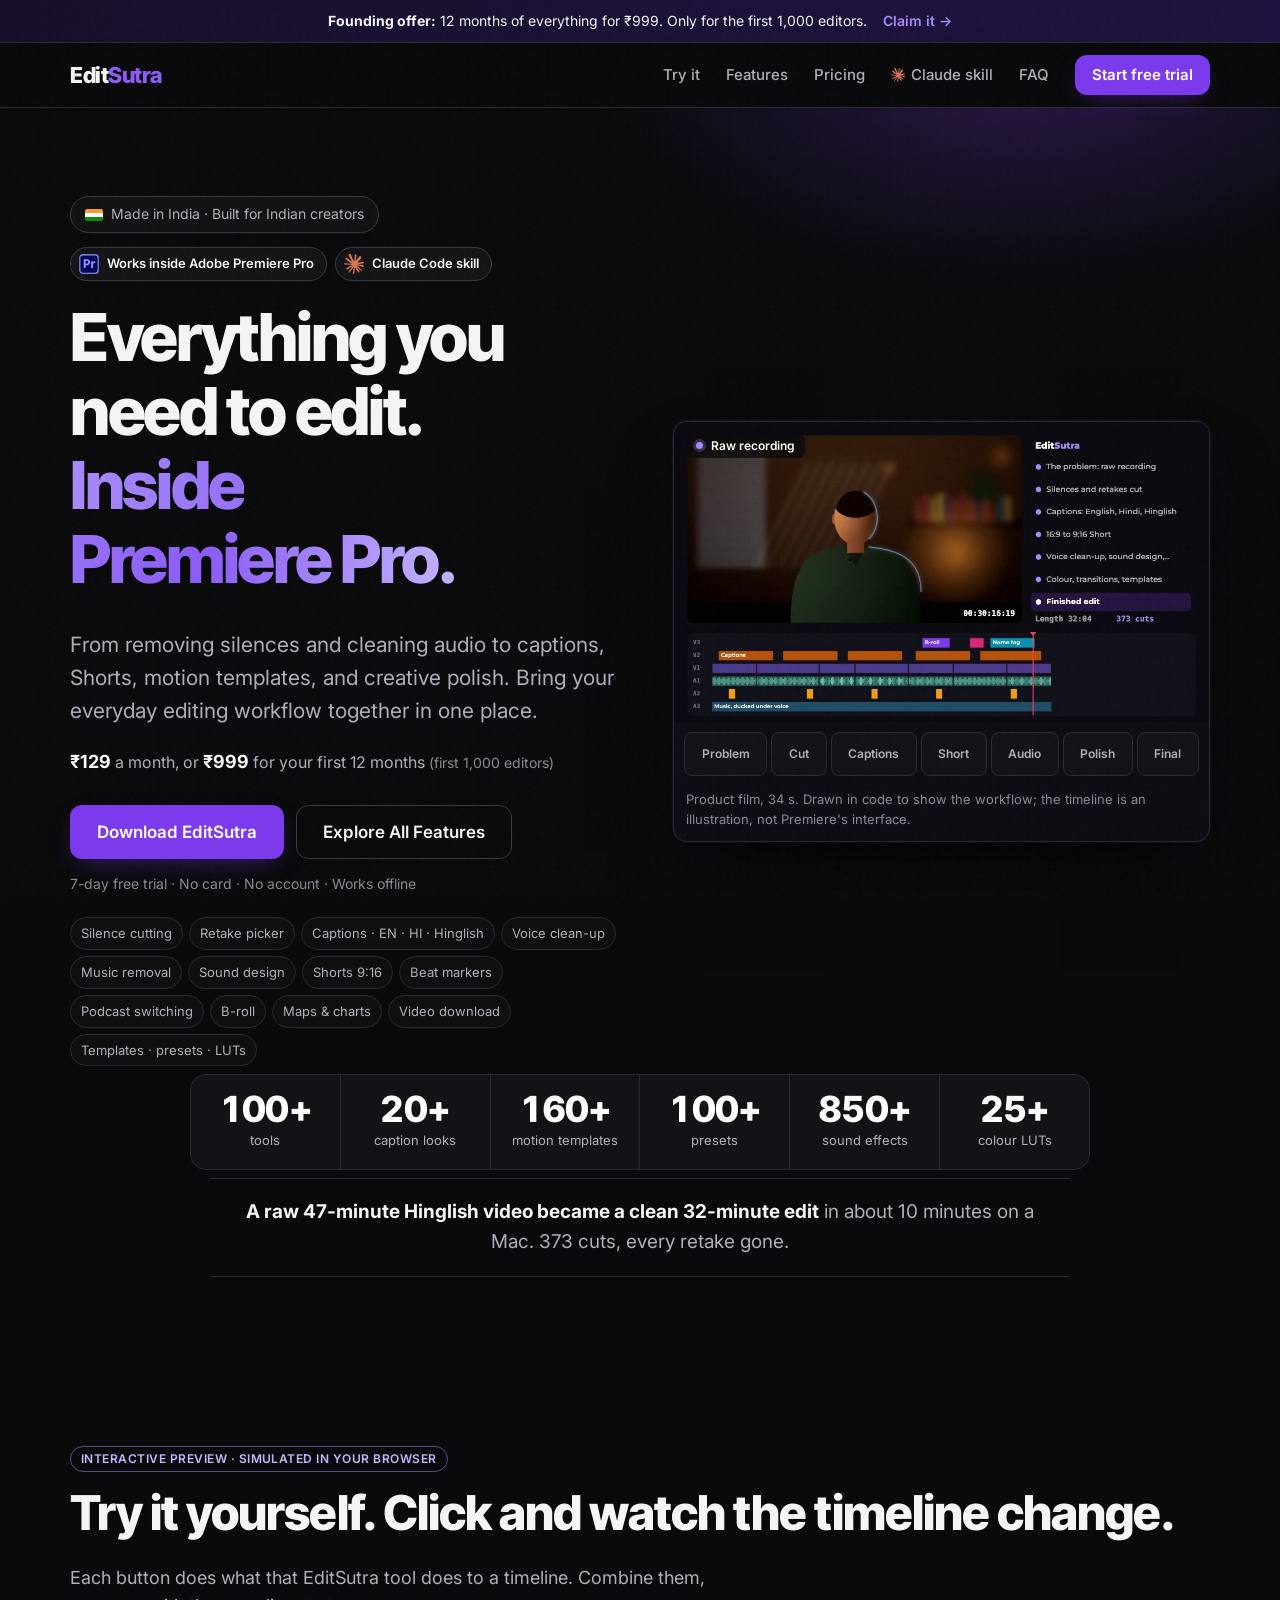
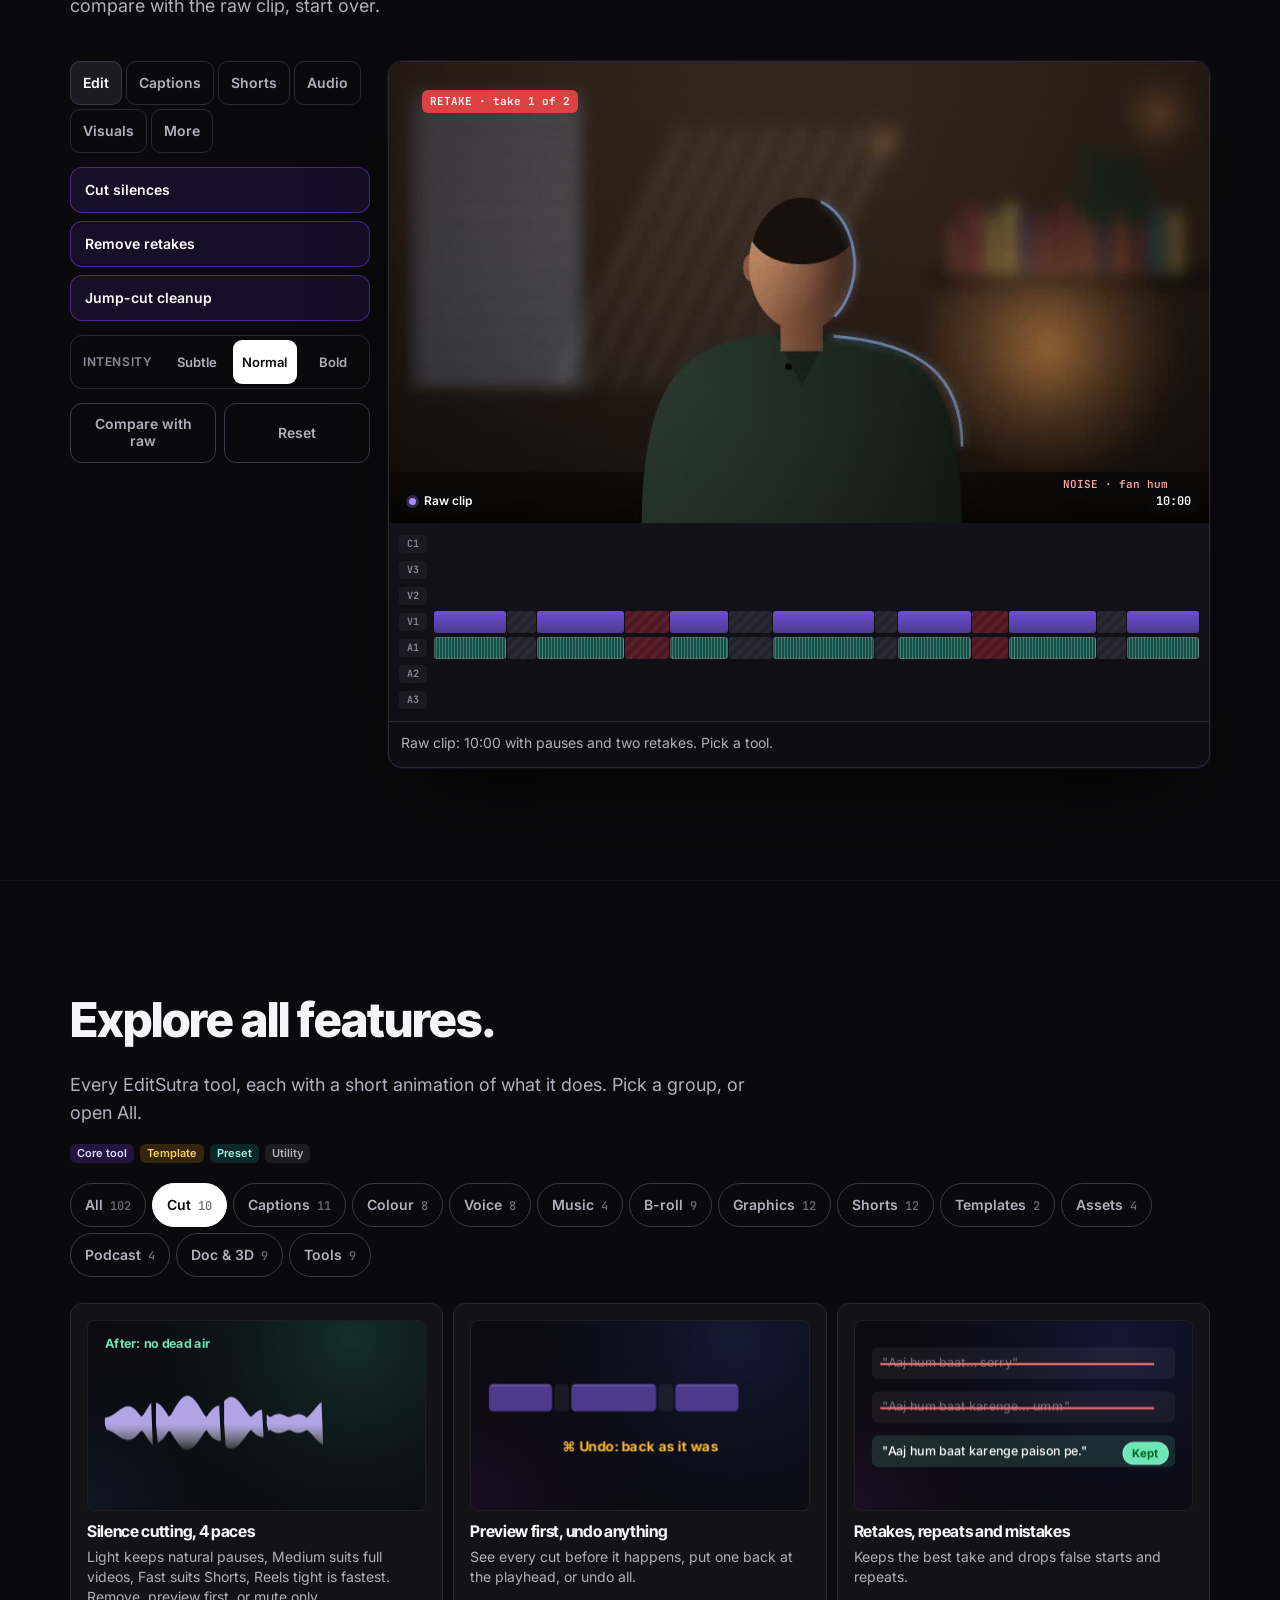
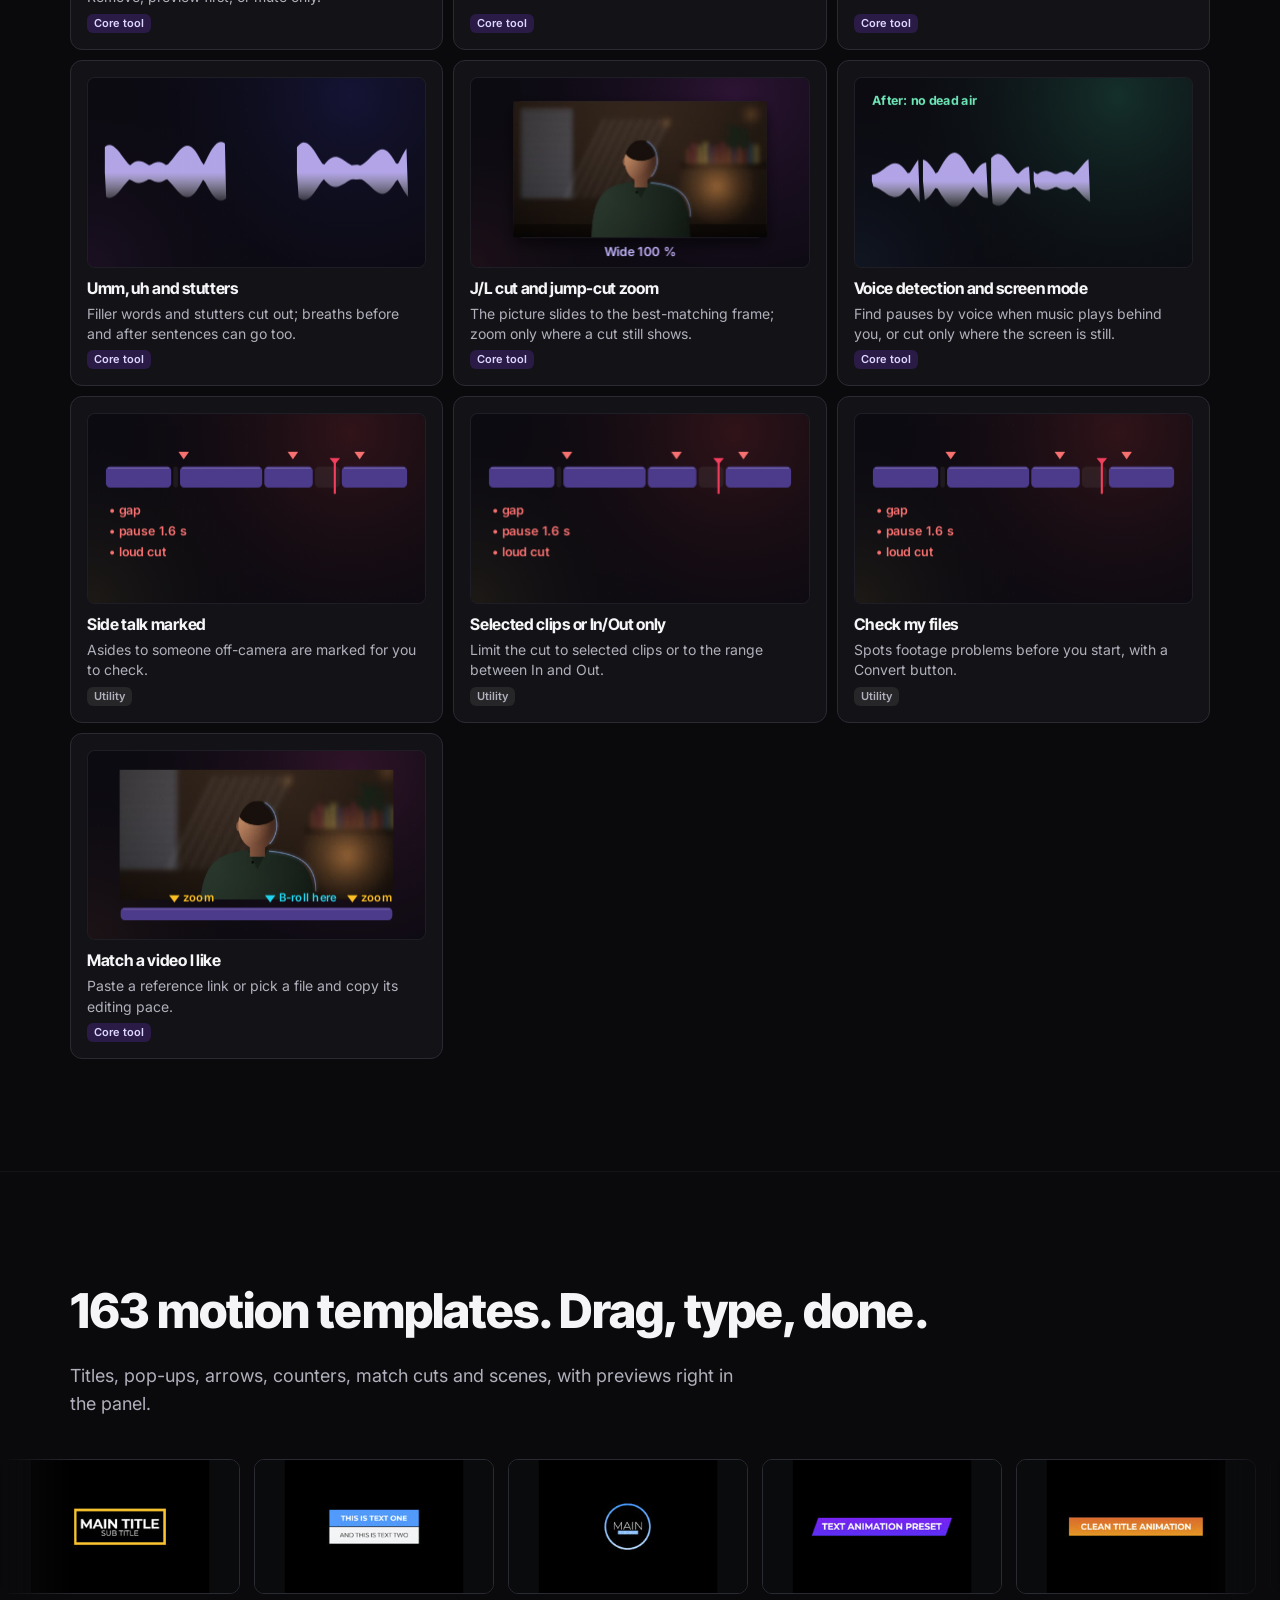
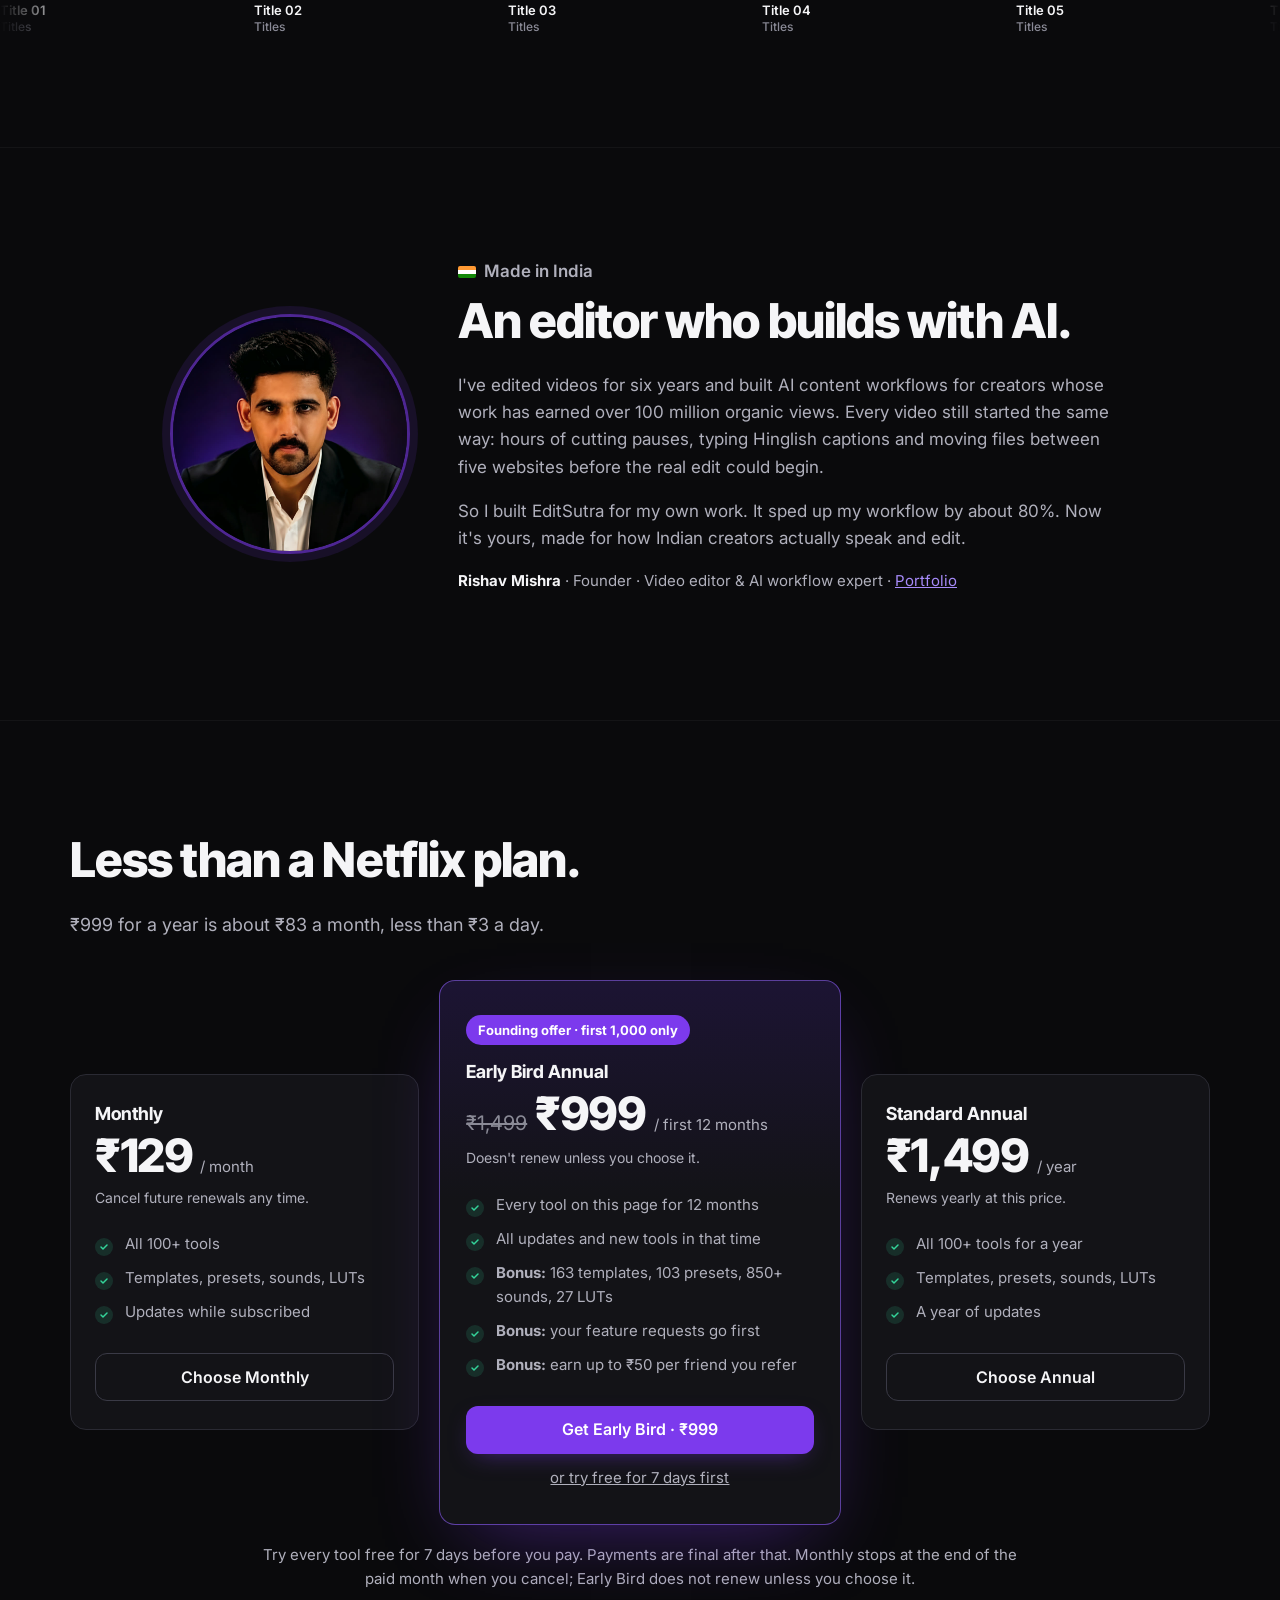
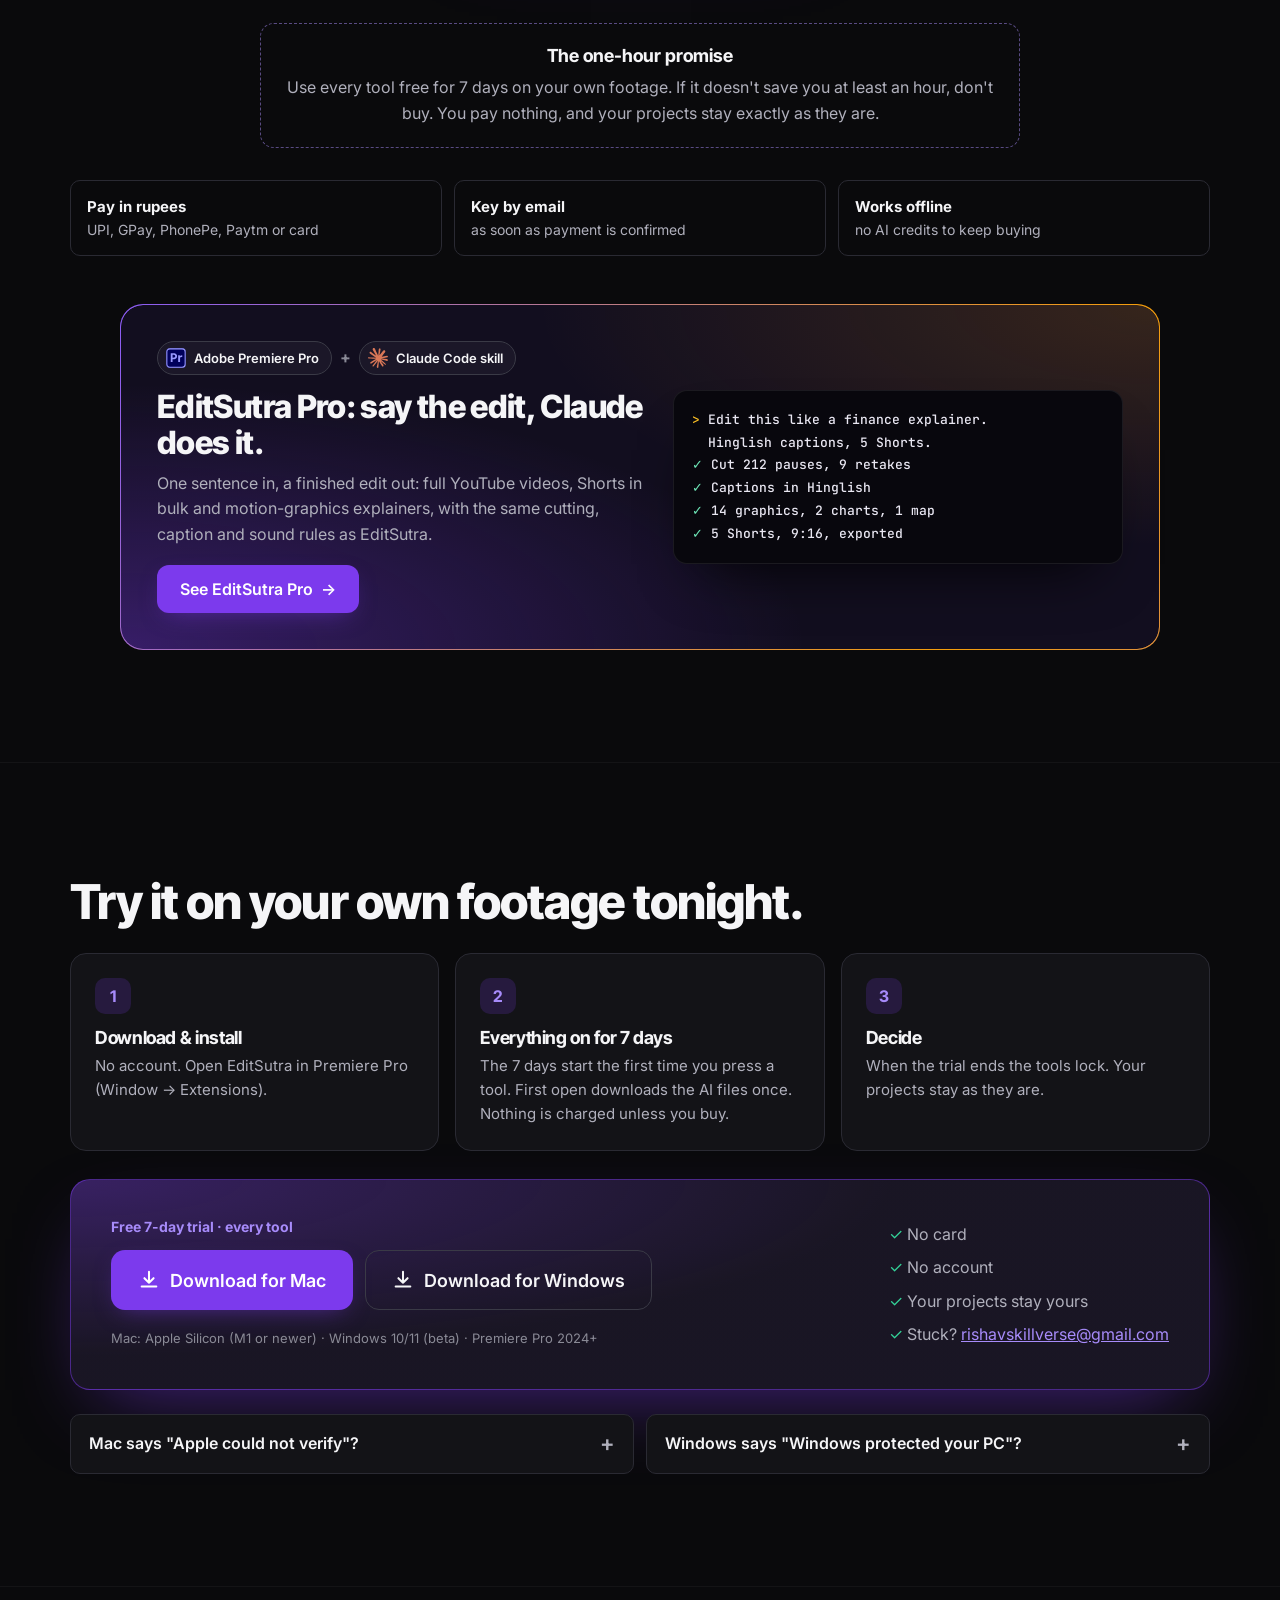
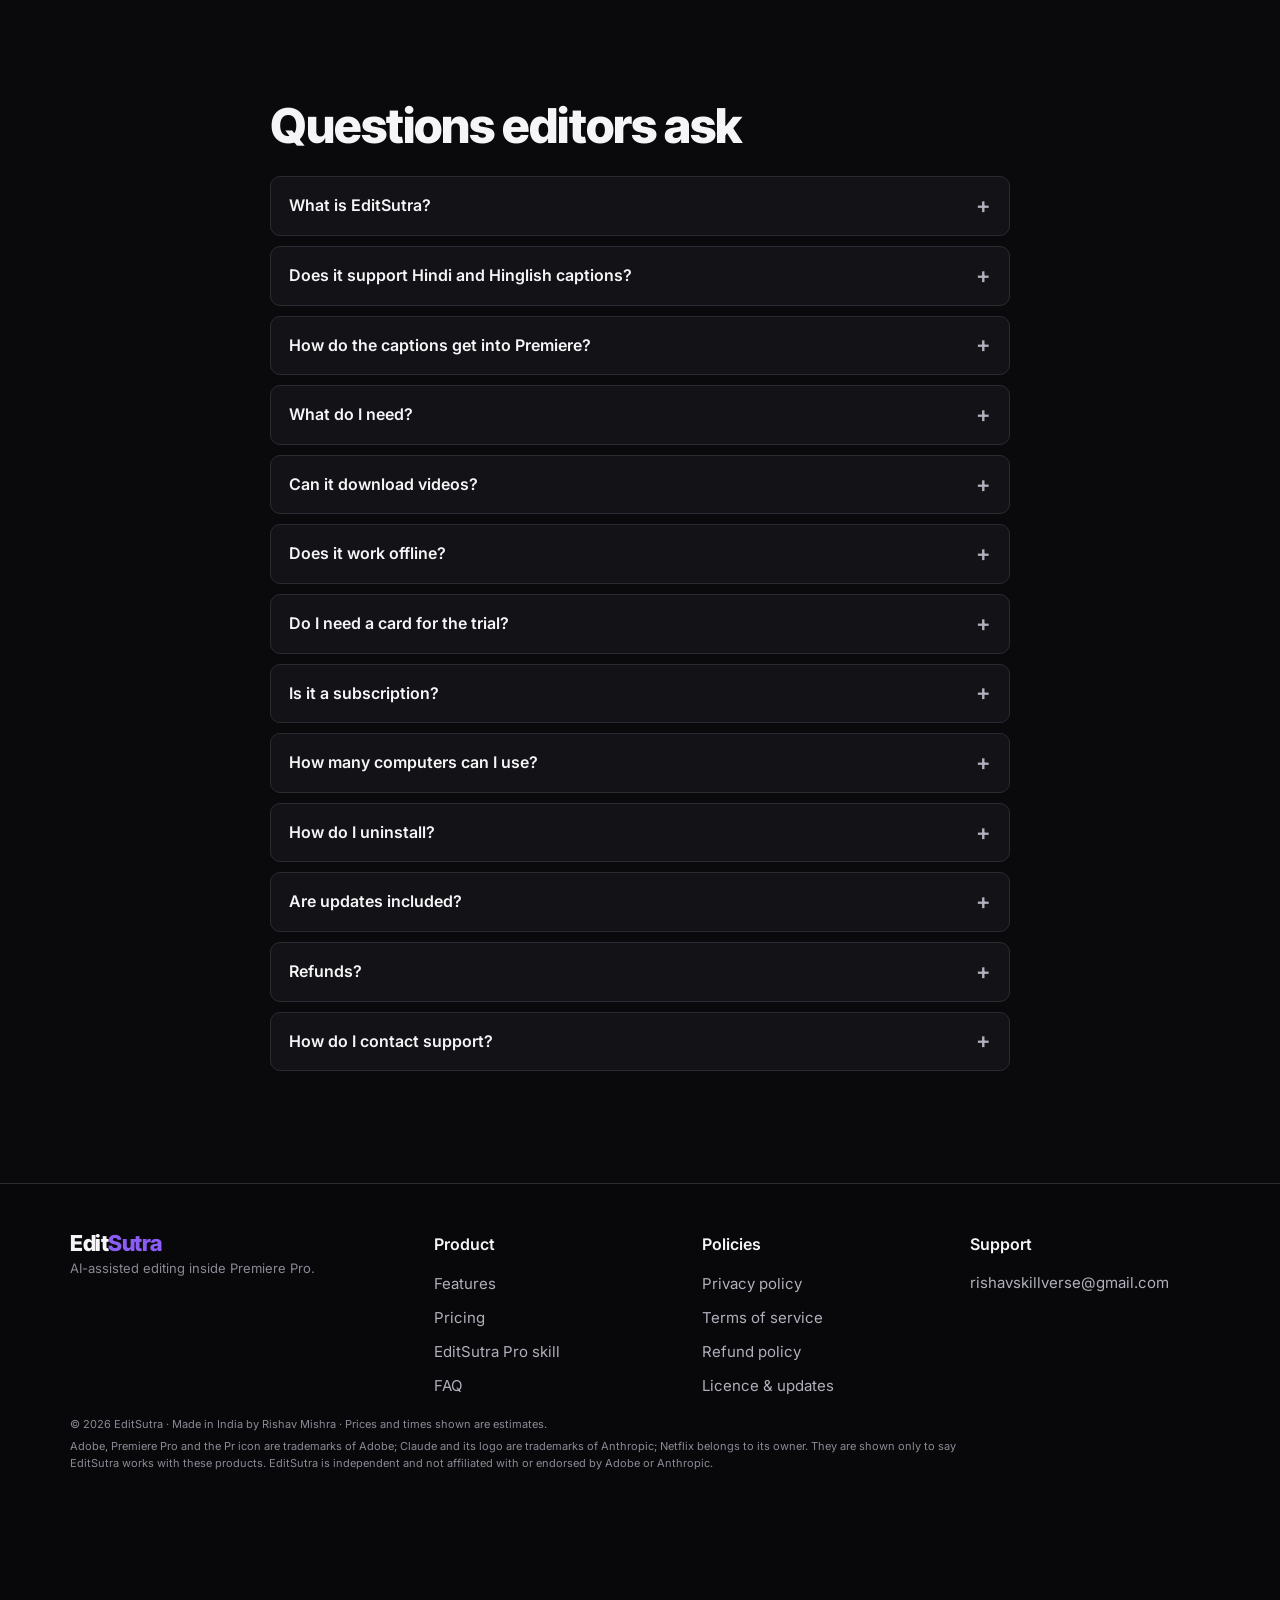
==== index.html @ 29d4a62b "Features grouped like the panel (13 groups, 102 tools), only what the panel does; 100+ tools Co-Auth" ====
<!doctype html>
<html lang="en">
<head>
<script>if(location.hostname==="rishavm713-create.github.io")location.replace("https://editsutra.github.io/"+location.pathname.replace(/^\/editsutra\/?/,"")+location.search+location.hash)</script>
<meta charset="utf-8">
<meta name="viewport" content="width=device-width, initial-scale=1">
<title>EditSutra: Everything You Need to Edit, Inside Premiere Pro</title>
<meta name="description" content="Silence and retake cutting, Hindi, Hinglish and English captions, voice clean-up, music removal, sound design, Shorts, 160+ templates, presets and LUTs, inside Adobe Premiere Pro. Works offline. Free for 7 days.">
<link rel="canonical" href="https://editsutra.github.io/" id="canonical">
<meta property="og:type" content="website">
<meta property="og:title" content="EditSutra: Raw footage in. Finished video out.">
<meta property="og:description" content="100+ AI editing tools inside Premiere Pro for Hindi, Hinglish and English creators. 7-day free trial. Founding offer: ₹999 for your first 12 months.">
<meta property="og:image" content="https://editsutra.github.io/assets/og.png">
<meta name="twitter:card" content="summary_large_image">
<meta name="theme-color" content="#0a0a0c">
<link rel="icon" href="favicon.svg?v=52" type="image/svg+xml">
<link rel="preconnect" href="https://fonts.googleapis.com">
<link rel="preconnect" href="https://fonts.gstatic.com" crossorigin>
<link href="https://fonts.googleapis.com/css2?family=Inter+Tight:wght@600;700;800&family=Inter:wght@400;500;600&family=JetBrains+Mono:wght@500;600&display=swap" rel="stylesheet">
<link rel="stylesheet" href="styles.css?v=52">
<script type="application/ld+json">{"@context":"https://schema.org","@type":"SoftwareApplication","name":"EditSutra","applicationCategory":"MultimediaApplication","operatingSystem":"macOS, Windows","description":"Editing panel for Adobe Premiere Pro: silence and retake cutting, Hindi, Hinglish and English captions, voice clean-up, music removal, sound design, Shorts, graphics, maps, templates, presets and LUTs. Works offline.","offers":[{"@type":"Offer","price":"999","priceCurrency":"INR","name":"Early Bird Annual"},{"@type":"Offer","price":"129","priceCurrency":"INR","name":"Monthly"},{"@type":"Offer","price":"1499","priceCurrency":"INR","name":"Standard Annual"}],"url":"https://editsutra.github.io/"}</script>
</head>
<body>
<a class="skip" href="#main">Skip to content</a>

<div class="announce" id="announce">
  <div class="wrap announce-in">
    <span><b>Founding offer:</b> 12 months of everything for ₹999. Only for the first 1,000 editors.</span>
    <a href="#pricing" data-track="announce_cta">Claim it <span aria-hidden="true">→</span></a>
  </div>
</div>

<header class="nav" id="nav">
  <div class="wrap nav-in">
    <a class="logo" href="#top" aria-label="EditSutra, back to top">Edit<span>Sutra</span></a>
    <button class="menu-btn" id="menu-btn" aria-expanded="false" aria-controls="menu" aria-label="Open menu"><span></span><span></span></button>
    <nav id="menu" aria-label="Main">
      <a href="#try">Try it</a>
      <a href="#features">Features</a>
      <a href="#pricing">Pricing</a>
      <a class="nav-cl" href="pro.html"><svg class="cl-mark" width="14" height="14" viewBox="0 0 24 24" aria-hidden="true"><path d="m4.7144 15.9555 4.7174-2.6471.079-.2307-.079-.1275h-.2307l-.7893-.0486-2.6956-.0729-2.3375-.0971-2.2646-.1214-.5707-.1215-.5343-.7042.0546-.3522.4797-.3218.686.0608 1.5179.1032 2.2767.1578 1.6514.0972 2.4468.255h.3886l.0546-.1579-.1336-.0971-.1032-.0972L6.973 9.8356l-2.55-1.6879-1.3356-.9714-.7225-.4918-.3643-.4614-.1578-1.0078.6557-.7225.8803.0607.2246.0607.8925.686 1.9064 1.4754 2.4893 1.8336.3643.3035.1457-.1032.0182-.0728-.164-.2733-1.3539-2.4467-1.445-2.4893-.6435-1.032-.17-.6194c-.0607-.255-.1032-.4674-.1032-.7285L6.287.1335 6.6997 0l.9957.1336.419.3642.6192 1.4147 1.0018 2.2282 1.5543 3.0296.4553.8985.2429.8318.091.255h.1579v-.1457l.1275-1.706.2368-2.0947.2307-2.6957.0789-.7589.3764-.9107.7468-.4918.5828.2793.4797.686-.0668.4433-.2853 1.8517-.5586 2.9021-.3643 1.9429h.2125l.2429-.2429.9835-1.3053 1.6514-2.0643.7286-.8196.85-.9046.5464-.4311h1.0321l.759 1.1293-.34 1.1657-1.0625 1.3478-.8804 1.1414-1.2628 1.7-.7893 1.36.0729.1093.1882-.0183 2.8535-.607 1.5421-.2794 1.8396-.3157.8318.3886.091.3946-.3278.8075-1.967.4857-2.3072.4614-3.4364.8136-.0425.0304.0486.0607 1.5482.1457.6618.0364h1.621l3.0175.2247.7892.522.4736.6376-.079.4857-1.2142.6193-1.6393-.3886-3.825-.9107-1.3113-.3279h-.1822v.1093l1.0929 1.0686 2.0035 1.8092 2.5075 2.3314.1275.5768-.3218.4554-.34-.0486-2.2039-1.6575-.85-.7468-1.9246-1.621h-.1275v.17l.4432.6496 2.3436 3.5214.1214 1.0807-.17.3521-.6071.2125-.6679-.1214-1.3721-1.9246L14.38 17.959l-1.1414-1.9428-.1397.079-.674 7.2552-.3156.3703-.7286.2793-.6071-.4614-.3218-.7468.3218-1.4753.3886-1.9246.3157-1.53.2853-1.9004.17-.6314-.0121-.0425-.1397.0182-1.4328 1.9672-2.1796 2.9446-1.7243 1.8456-.4128.164-.7164-.3704.0667-.6618.4008-.5889 2.386-3.0357 1.4389-1.882.929-1.0868-.0062-.1579h-.0546l-6.3385 4.1164-1.1293.1457-.4857-.4554.0608-.7467.2307-.2429 1.9064-1.3114Z" fill="#d97757"/></svg>Claude skill</a>
      <a href="#faq">FAQ</a>
      <a class="btn btn-sm" href="#trial" data-track="trial_cta" data-where="nav">Start free trial</a>
    </nav>
  </div>
</header>

<main id="main">

  <!-- Hero -->
  <section class="hero" id="top">
    <div class="wrap hero-grid">
      <div class="hero-copy">
        <p class="pill reveal"><span class="tricolour" aria-hidden="true"></span>Made in India · Built for Indian creators</p>
        <p class="works reveal"><span class="wk"><i class="wk-pr" aria-hidden="true"><svg viewBox="0 0 24 24"><defs><mask id="prm0"><rect x=".3" y=".3" width="23.4" height="23.4" rx="4.2" fill="#fff"/><path d="M10.15 8.42a2.93 2.93 0 00-1.18-.2 13.9 13.9 0 00-1.09.02v3.36l.39.02h.53c.39 0 .78-.06 1.15-.18.32-.09.6-.28.82-.53.21-.25.31-.59.31-1.03a1.45 1.45 0 00-.93-1.46zM19.75.3H4.25A4.25 4.25 0 000 4.55v14.9c0 2.35 1.9 4.25 4.25 4.25h15.5c2.35 0 4.25-1.9 4.25-4.25V4.55C24 2.2 22.1.3 19.75.3zm-7.09 11.65c-.4.56-.96.98-1.61 1.22-.68.25-1.43.34-2.25.34l-.5-.01-.43-.01v3.21a.12.12 0 01-.11.14H5.82c-.08 0-.12-.04-.12-.13V6.42c0-.07.03-.11.1-.11l.56-.01.76-.02.87-.02.91-.01c.82 0 1.5.1 2.06.31.5.17.96.45 1.34.82.32.32.57.71.73 1.14.15.42.23.85.23 1.3 0 .86-.2 1.57-.6 2.13zm6.82-3.15v1.95c0 .08-.05.11-.16.11a4.35 4.35 0 00-1.92.37c-.19.09-.37.21-.51.37v5.1c0 .1-.04.14-.13.14h-1.97a.14.14 0 01-.16-.12v-5.58l-.01-.75-.02-.78c0-.23-.02-.45-.04-.68a.1.1 0 01.07-.11h1.78c.1 0 .18.07.2.16a3.03 3.03 0 01.13.92c.3-.35.67-.64 1.08-.86a3.1 3.1 0 011.52-.39c.07-.01.13.04.14.11v.04z" fill="#000"/></mask></defs><rect x=".3" y=".3" width="23.4" height="23.4" rx="4.2" fill="#00005b"/><rect width="24" height="24" fill="#9999ff" mask="url(#prm0)"/><rect x="1" y="1" width="22" height="22" rx="3.6" fill="none" stroke="#9999ff" stroke-width="1.3"/></svg></i>Works inside Adobe Premiere Pro</span><span class="wk"><i class="wk-cl" aria-hidden="true"><svg viewBox="0 0 24 24"><path d="m4.7144 15.9555 4.7174-2.6471.079-.2307-.079-.1275h-.2307l-.7893-.0486-2.6956-.0729-2.3375-.0971-2.2646-.1214-.5707-.1215-.5343-.7042.0546-.3522.4797-.3218.686.0608 1.5179.1032 2.2767.1578 1.6514.0972 2.4468.255h.3886l.0546-.1579-.1336-.0971-.1032-.0972L6.973 9.8356l-2.55-1.6879-1.3356-.9714-.7225-.4918-.3643-.4614-.1578-1.0078.6557-.7225.8803.0607.2246.0607.8925.686 1.9064 1.4754 2.4893 1.8336.3643.3035.1457-.1032.0182-.0728-.164-.2733-1.3539-2.4467-1.445-2.4893-.6435-1.032-.17-.6194c-.0607-.255-.1032-.4674-.1032-.7285L6.287.1335 6.6997 0l.9957.1336.419.3642.6192 1.4147 1.0018 2.2282 1.5543 3.0296.4553.8985.2429.8318.091.255h.1579v-.1457l.1275-1.706.2368-2.0947.2307-2.6957.0789-.7589.3764-.9107.7468-.4918.5828.2793.4797.686-.0668.4433-.2853 1.8517-.5586 2.9021-.3643 1.9429h.2125l.2429-.2429.9835-1.3053 1.6514-2.0643.7286-.8196.85-.9046.5464-.4311h1.0321l.759 1.1293-.34 1.1657-1.0625 1.3478-.8804 1.1414-1.2628 1.7-.7893 1.36.0729.1093.1882-.0183 2.8535-.607 1.5421-.2794 1.8396-.3157.8318.3886.091.3946-.3278.8075-1.967.4857-2.3072.4614-3.4364.8136-.0425.0304.0486.0607 1.5482.1457.6618.0364h1.621l3.0175.2247.7892.522.4736.6376-.079.4857-1.2142.6193-1.6393-.3886-3.825-.9107-1.3113-.3279h-.1822v.1093l1.0929 1.0686 2.0035 1.8092 2.5075 2.3314.1275.5768-.3218.4554-.34-.0486-2.2039-1.6575-.85-.7468-1.9246-1.621h-.1275v.17l.4432.6496 2.3436 3.5214.1214 1.0807-.17.3521-.6071.2125-.6679-.1214-1.3721-1.9246L14.38 17.959l-1.1414-1.9428-.1397.079-.674 7.2552-.3156.3703-.7286.2793-.6071-.4614-.3218-.7468.3218-1.4753.3886-1.9246.3157-1.53.2853-1.9004.17-.6314-.0121-.0425-.1397.0182-1.4328 1.9672-2.1796 2.9446-1.7243 1.8456-.4128.164-.7164-.3704.0667-.6618.4008-.5889 2.386-3.0357 1.4389-1.882.929-1.0868-.0062-.1579h-.0546l-6.3385 4.1164-1.1293.1457-.4857-.4554.0608-.7467.2307-.2429 1.9064-1.3114Z" fill="#d97757"/></svg></i>Claude Code skill</span></p>
        <h1 class="reveal">Everything you need to edit.<br><span class="hl">Inside Premiere&nbsp;Pro.</span></h1>
        <p class="sub reveal">From removing silences and cleaning audio to captions, Shorts, motion templates, and creative polish. Bring your everyday editing workflow together in one place.</p>
        <p class="hero-price reveal"><b>₹129</b> a month, or <b>₹999</b> for your first 12 months <span>(first 1,000 editors)</span></p>
        <div class="ctas reveal">
          <a class="btn btn-lg" href="#trial" data-track="trial_cta" data-where="hero">Download EditSutra</a>
          <a class="btn btn-ghost btn-lg" href="#features" data-track="features_cta">Explore All Features</a>
        </div>
        <p class="micro reveal">7-day free trial · No card · No account · Works offline</p>
        <ul class="hero-tools reveal" aria-label="Some of the tools inside">
          <li>Silence cutting</li><li>Retake picker</li><li>Captions · EN · HI · Hinglish</li><li>Voice clean-up</li><li>Music removal</li><li>Sound design</li><li>Shorts 9:16</li><li>Beat markers</li><li>Podcast switching</li><li>B-roll</li><li>Maps &amp; charts</li><li>Video download</li><li>Templates · presets · LUTs</li>
        </ul>
      </div>
      <div class="hero-media reveal" id="demo">
        <figure class="film">
          <div class="monitor"><video id="hero-video" src="assets/gfx/reel.mp4" poster="assets/gfx/reel.jpg" autoplay muted playsinline preload="auto" aria-label="Product film: editing problems in a raw recording, then EditSutra cuts silences and retakes, adds captions, makes a 9:16 Short, cleans the audio, adds colour and templates, and ends on the finished edit and a download button"></video>
            <p class="bay-tool" id="bay-tool" aria-hidden="true"><i></i><span>Raw recording</span></p></div>
          <div class="film-steps" id="film-steps" role="group" aria-label="Jump to a step of the film">
            <button data-t="0">Problem</button><button data-t="4">Cut</button><button data-t="8.5">Captions</button><button data-t="13">Short</button><button data-t="17.5">Audio</button><button data-t="22">Polish</button><button data-t="27">Final</button>
          </div>
          <figcaption class="fine">Product film, 34 s. Drawn in code to show the workflow; the timeline is an illustration, not Premiere's interface.</figcaption>
        </figure>
      </div>
    </div>
    <div class="wrap">
      <ul class="big-nums reveal" aria-label="What is inside EditSutra">
        <li><b>100+</b><span>tools</span></li><li><b>20+</b><span>caption looks</span></li><li><b>160+</b><span>motion templates</span></li><li><b>100+</b><span>presets</span></li><li><b>850+</b><span>sound effects</span></li><li><b>25+</b><span>colour LUTs</span></li>
      </ul>
      <p class="proof reveal"><b>A raw 47-minute Hinglish video became a clean 32-minute edit</b> in about 10 minutes on a Mac. 373 cuts, every retake gone.</p>
    </div>
  </section>

  <!-- Try it -->
  <section class="section try" id="try">
    <div class="wrap">
      <p class="soon-tag sim reveal">Interactive preview · simulated in your browser</p>
      <h2 class="reveal">Try it yourself. Click and watch the timeline change.</h2>
      <p class="lede reveal">Each button does what that EditSutra tool does to a timeline. Combine them, compare with the raw clip, start over.</p>
      <div class="pg reveal" id="pg">
        <div class="pg-side">
          <div class="pg-cats" role="tablist" aria-label="Tool groups">
            <button role="tab" aria-selected="true" data-cat="edit">Edit</button><button role="tab" aria-selected="false" data-cat="cc">Captions</button><button role="tab" aria-selected="false" data-cat="shorts">Shorts</button><button role="tab" aria-selected="false" data-cat="audio">Audio</button><button role="tab" aria-selected="false" data-cat="vis">Visuals</button><button role="tab" aria-selected="false" data-cat="more">More</button>
          </div>
          <div class="pg-ops" role="tabpanel">
            <div data-cat="edit"><button data-op="cut">Cut silences</button><button data-op="retakes">Remove retakes</button><button data-op="jump">Jump-cut cleanup</button></div>
            <div data-cat="cc" hidden>
              <div class="pg-lang" role="radiogroup" aria-label="Caption language"><button role="radio" aria-checked="false" data-lang="hinglish">Hinglish</button><button role="radio" aria-checked="false" data-lang="hi">हिंदी</button><button role="radio" aria-checked="true" data-lang="en">English</button></div>
              <button data-op="cc">Add captions</button><button data-op="anim">Animated word by word</button>
            </div>
            <div data-cat="shorts" hidden><button data-op="short">Make a Short (9:16)</button><button data-op="reframe">Auto reframe</button></div>
            <div data-cat="audio" hidden><button data-op="voice">Voice clean-up</button><button data-op="sfx">Sound design</button><button data-op="duck">Music, ducked under voice</button></div>
            <div data-cat="vis" hidden><button data-op="lut">LUT: warm film</button><button data-op="trans">Transitions on cuts</button><button data-op="title">Motion title</button><button data-op="zoom">Auto zoom</button><button data-op="tag">Name tag</button><button data-op="preset">Film look preset</button></div>
            <div data-cat="more" hidden><button data-op="multicam">Podcast / multicam switch</button><button data-op="broll">Add B-roll</button><button data-op="download">Download a video</button>
              <p class="pg-h">Recipes</p><button data-recipe="cut retakes jump voice cc">Clean talking head</button><button data-recipe="short reframe anim zoom sfx">Fast Reel</button><button data-recipe="cut cc tag title duck lut">Calm explainer</button><button data-recipe="multicam voice cc duck">Podcast clip</button><button data-recipe="broll trans lut preset duck sfx">B-roll story</button></div>
          </div>
          <div class="pg-int" role="radiogroup" aria-label="Intensity"><span>Intensity</span><button role="radio" aria-checked="false" data-int="0">Subtle</button><button role="radio" aria-checked="true" data-int="1">Normal</button><button role="radio" aria-checked="false" data-int="2">Bold</button></div>
          <div class="pg-foot"><button class="ghost" id="pg-compare" aria-pressed="false">Compare with raw</button><button class="ghost" id="pg-reset">Reset</button></div>
        </div>
        <div class="edit-bay pg-bay">
          <div class="pg-stage" id="pg-stage">
            <div class="pg-frame" id="pg-frame">
              <video class="cam a" src="assets/gfx/plate-a.mp4" poster="assets/gfx/plate-a.jpg" muted loop playsinline autoplay preload="metadata" aria-hidden="true"></video>
              <video class="cam b" src="assets/gfx/plate-b.mp4" poster="assets/gfx/plate-b.jpg" muted loop playsinline preload="none" aria-hidden="true"></video>
              <video class="cam desk" src="assets/gfx/plate-desk.mp4" poster="assets/gfx/plate-desk.jpg" muted loop playsinline preload="none" aria-hidden="true"></video>
              <div class="fx-grain" aria-hidden="true"></div><div class="fx-bars" aria-hidden="true"></div><div class="fx-flash" aria-hidden="true"></div>
              <p class="fx-title" aria-hidden="true">My editing setup</p>
              <p class="fx-tag" aria-hidden="true"><b>Kabir Rao</b><span>Tech creator</span></p>
              <p class="fx-cc" id="pg-cc" aria-hidden="true"></p>
              <p class="fx-sfx" id="pg-sfx" aria-hidden="true"></p>
            </div>
            <p class="bay-tool"><i></i><span id="pg-chip">Raw clip</span></p>
            <p class="pg-len" id="pg-len">10:00</p>
          </div>
          <div class="tracks pg-tracks" aria-hidden="true">
            <div class="trk"><b>C1</b><div class="lane" id="pg-c"></div></div>
            <div class="trk"><b>V3</b><div class="lane" id="pg-v3"></div></div>
            <div class="trk"><b>V2</b><div class="lane" id="pg-v2"></div></div>
            <div class="trk"><b>V1</b><div class="lane flex" id="pg-v1"></div></div>
            <div class="trk"><b>A1</b><div class="lane flex" id="pg-a1"></div></div>
            <div class="trk"><b>A2</b><div class="lane" id="pg-a2"></div></div>
            <div class="trk"><b>A3</b><div class="lane" id="pg-a3"></div></div>
          </div>
          <p class="pg-status" id="pg-status" role="status" aria-live="polite">Raw clip: 10:00 with pauses and two retakes. Pick a tool.</p>
        </div>
      </div>
    </div>
  </section>

  <!-- Feature library -->
  <section class="section lib-sec" id="features">
    <div class="wrap">
      <h2 class="reveal">Explore all features.</h2>
      <p class="lede reveal">Every EditSutra tool, each with a short animation of what it does. Pick a group, or open All.</p>
      <p class="k-legend reveal"><span class="kb core">Core tool</span><span class="kb template">Template</span><span class="kb preset">Preset</span><span class="kb utility">Utility</span></p>
      <div class="lib-tabs reveal" role="tablist" aria-label="Feature groups" id="lib-tabs"></div>
      <div class="lib-grid" id="lib-grid" role="tabpanel" aria-live="polite"></div>
    </div>
  </section>

  <!-- Templates -->
  <section class="section templates" id="templates">
    <div class="wrap">
      <h2 class="reveal">163 motion templates. Drag, type, done.</h2>
      <p class="lede reveal">Titles, pop-ups, arrows, counters, match cuts and scenes, with previews right in the panel.</p>
    </div>
    <div class="marquee" aria-label="Some of the included templates">
      <div class="marquee-track" id="tpl-track"></div>
    </div>
  </section>

  <!-- Founder -->
  <section class="section founder">
    <div class="wrap founder-in reveal">
      <img src="assets/founder.jpg?v=2" alt="Rishav Mishra, founder of EditSutra" width="400" height="400" loading="lazy">
      <div class="founder-copy">
        <p class="made">Made in India</p>
        <h2>An editor who builds with AI.</h2>
        <p>I've edited videos for six years and built AI content workflows for creators whose work has earned over 100 million organic views. Every video still started the same way: hours of cutting pauses, typing Hinglish captions and moving files between five websites before the real edit could begin.</p>
        <p>So I built EditSutra for my own work. It sped up my workflow by about 80%. Now it's yours, made for how Indian creators actually speak and edit.</p>
        <p class="sig"><b>Rishav Mishra</b> · Founder · Video editor &amp; AI workflow expert · <a href="https://rishavmishra.framer.website/" rel="noopener" target="_blank">Portfolio</a></p>
      </div>
    </div>
  </section>

  <!-- Pricing -->
  <section class="section pricing" id="pricing">
    <div class="wrap">
      <h2 class="reveal">Less than a Netflix plan.</h2>
      <p class="lede reveal">₹999 for a year is about ₹83 a month, less than ₹3 a day.</p>

      <div class="plans">
        <article class="plan reveal">
          <p class="plan-name">Monthly</p>
          <div class="deal"><b>₹129</b><em class="per">/ month</em></div>
          <p class="plan-note">Cancel future renewals any time.</p>
          <ul class="ticks small">
            <li>All 100+ tools</li>
            <li>Templates, presets, sounds, LUTs</li>
            <li>Updates while subscribed</li>
          </ul>
          <a class="btn btn-ghost js-buy" href="#pricing" data-track="checkout_start" data-plan="Monthly · ₹129 / month">Choose Monthly</a>
        </article>

        <article class="plan plan-hot reveal">
          <p class="plan-badge">Founding offer · first 1,000 only</p>
          <p class="plan-name">Early Bird Annual</p>
          <div class="deal"><s>₹1,499</s><b>₹999</b><em class="per">/ first 12 months</em></div>
          <p class="plan-note">Doesn't renew unless you choose it.</p>
          <ul class="ticks small">
            <li>Every tool on this page for 12 months</li>
            <li>All updates and new tools in that time</li>
            <li><b>Bonus:</b> 163 templates, 103 presets, 850+ sounds, 27 LUTs</li>
            <li><b>Bonus:</b> your feature requests go first</li>
            <li><b>Bonus:</b> earn up to ₹50 per friend you refer</li>
          </ul>
          <a class="btn js-buy" href="#pricing" data-track="checkout_start" data-plan="Early Bird Annual · ₹999 for 12 months">Get Early Bird · ₹999</a>
          <a class="text-link" href="#trial" data-track="trial_cta" data-where="pricing">or try free for 7 days first</a>
        </article>

        <article class="plan reveal">
          <p class="plan-name">Standard Annual</p>
          <div class="deal"><b>₹1,499</b><em class="per">/ year</em></div>
          <p class="plan-note">Renews yearly at this price.</p>
          <ul class="ticks small">
            <li>All 100+ tools for a year</li>
            <li>Templates, presets, sounds, LUTs</li>
            <li>A year of updates</li>
          </ul>
          <a class="btn btn-ghost js-buy" href="#pricing" data-track="checkout_start" data-plan="Standard Annual · ₹1,499 / year">Choose Annual</a>
        </article>
      </div>

      <p class="plan-terms reveal">Try every tool free for 7 days before you pay. Payments are final after that. Monthly stops at the end of the paid month when you cancel; Early Bird does not renew unless you choose it.</p>

      <form class="order" id="order-form" hidden novalidate>
        <p class="order-h" id="order-plan">Your order: Early Bird Annual · ₹999 for 12 months</p>
        <div class="fields">
          <label>Name<input name="name" autocomplete="name" required maxlength="80"></label>
          <label>Email <span class="hint">(your licence key is sent here)</span><input name="email" type="email" autocomplete="email" required maxlength="120"></label>
          <label>WhatsApp number<input name="whatsapp" type="tel" autocomplete="tel" inputmode="tel" placeholder="+91 98765 43210" required maxlength="20"></label>
        </div>
        <button class="btn" type="submit" data-track="order_request">Send my order</button>
        <p class="checkout-msg" id="checkout-msg" role="status" hidden></p>
      </form>

      <div class="promise reveal">
        <b>The one-hour promise</b>
        <p>Use every tool free for 7 days on your own footage. If it doesn't save you at least an hour, don't buy. You pay nothing, and your projects stay exactly as they are.</p>
      </div>
      <ul class="pay-trust reveal" aria-label="How paying works">
        <li><b>Pay in rupees</b>UPI, GPay, PhonePe, Paytm or card</li>
        <li><b>Key by email</b>as soon as payment is confirmed</li>
        <li><b>Works offline</b>no AI credits to keep buying</li>
      </ul>

      <!-- logos: Simple Icons (CC0) paths; trademark note in the footer -->
      <!-- data-status: next -->
      <a class="pro-card reveal" href="pro.html" data-track="pro_cta">
        <div class="pro-card-copy">
          <p class="works"><span class="wk"><i class="wk-pr" aria-hidden="true"><svg viewBox="0 0 24 24"><defs><mask id="prm1"><rect x=".3" y=".3" width="23.4" height="23.4" rx="4.2" fill="#fff"/><path d="M10.15 8.42a2.93 2.93 0 00-1.18-.2 13.9 13.9 0 00-1.09.02v3.36l.39.02h.53c.39 0 .78-.06 1.15-.18.32-.09.6-.28.82-.53.21-.25.31-.59.31-1.03a1.45 1.45 0 00-.93-1.46zM19.75.3H4.25A4.25 4.25 0 000 4.55v14.9c0 2.35 1.9 4.25 4.25 4.25h15.5c2.35 0 4.25-1.9 4.25-4.25V4.55C24 2.2 22.1.3 19.75.3zm-7.09 11.65c-.4.56-.96.98-1.61 1.22-.68.25-1.43.34-2.25.34l-.5-.01-.43-.01v3.21a.12.12 0 01-.11.14H5.82c-.08 0-.12-.04-.12-.13V6.42c0-.07.03-.11.1-.11l.56-.01.76-.02.87-.02.91-.01c.82 0 1.5.1 2.06.31.5.17.96.45 1.34.82.32.32.57.71.73 1.14.15.42.23.85.23 1.3 0 .86-.2 1.57-.6 2.13zm6.82-3.15v1.95c0 .08-.05.11-.16.11a4.35 4.35 0 00-1.92.37c-.19.09-.37.21-.51.37v5.1c0 .1-.04.14-.13.14h-1.97a.14.14 0 01-.16-.12v-5.58l-.01-.75-.02-.78c0-.23-.02-.45-.04-.68a.1.1 0 01.07-.11h1.78c.1 0 .18.07.2.16a3.03 3.03 0 01.13.92c.3-.35.67-.64 1.08-.86a3.1 3.1 0 011.52-.39c.07-.01.13.04.14.11v.04z" fill="#000"/></mask></defs><rect x=".3" y=".3" width="23.4" height="23.4" rx="4.2" fill="#00005b"/><rect width="24" height="24" fill="#9999ff" mask="url(#prm1)"/><rect x="1" y="1" width="22" height="22" rx="3.6" fill="none" stroke="#9999ff" stroke-width="1.3"/></svg></i>Adobe Premiere Pro</span><span class="wk-plus" aria-hidden="true">+</span><span class="wk"><i class="wk-cl" aria-hidden="true"><svg viewBox="0 0 24 24"><path d="m4.7144 15.9555 4.7174-2.6471.079-.2307-.079-.1275h-.2307l-.7893-.0486-2.6956-.0729-2.3375-.0971-2.2646-.1214-.5707-.1215-.5343-.7042.0546-.3522.4797-.3218.686.0608 1.5179.1032 2.2767.1578 1.6514.0972 2.4468.255h.3886l.0546-.1579-.1336-.0971-.1032-.0972L6.973 9.8356l-2.55-1.6879-1.3356-.9714-.7225-.4918-.3643-.4614-.1578-1.0078.6557-.7225.8803.0607.2246.0607.8925.686 1.9064 1.4754 2.4893 1.8336.3643.3035.1457-.1032.0182-.0728-.164-.2733-1.3539-2.4467-1.445-2.4893-.6435-1.032-.17-.6194c-.0607-.255-.1032-.4674-.1032-.7285L6.287.1335 6.6997 0l.9957.1336.419.3642.6192 1.4147 1.0018 2.2282 1.5543 3.0296.4553.8985.2429.8318.091.255h.1579v-.1457l.1275-1.706.2368-2.0947.2307-2.6957.0789-.7589.3764-.9107.7468-.4918.5828.2793.4797.686-.0668.4433-.2853 1.8517-.5586 2.9021-.3643 1.9429h.2125l.2429-.2429.9835-1.3053 1.6514-2.0643.7286-.8196.85-.9046.5464-.4311h1.0321l.759 1.1293-.34 1.1657-1.0625 1.3478-.8804 1.1414-1.2628 1.7-.7893 1.36.0729.1093.1882-.0183 2.8535-.607 1.5421-.2794 1.8396-.3157.8318.3886.091.3946-.3278.8075-1.967.4857-2.3072.4614-3.4364.8136-.0425.0304.0486.0607 1.5482.1457.6618.0364h1.621l3.0175.2247.7892.522.4736.6376-.079.4857-1.2142.6193-1.6393-.3886-3.825-.9107-1.3113-.3279h-.1822v.1093l1.0929 1.0686 2.0035 1.8092 2.5075 2.3314.1275.5768-.3218.4554-.34-.0486-2.2039-1.6575-.85-.7468-1.9246-1.621h-.1275v.17l.4432.6496 2.3436 3.5214.1214 1.0807-.17.3521-.6071.2125-.6679-.1214-1.3721-1.9246L14.38 17.959l-1.1414-1.9428-.1397.079-.674 7.2552-.3156.3703-.7286.2793-.6071-.4614-.3218-.7468.3218-1.4753.3886-1.9246.3157-1.53.2853-1.9004.17-.6314-.0121-.0425-.1397.0182-1.4328 1.9672-2.1796 2.9446-1.7243 1.8456-.4128.164-.7164-.3704.0667-.6618.4008-.5889 2.386-3.0357 1.4389-1.882.929-1.0868-.0062-.1579h-.0546l-6.3385 4.1164-1.1293.1457-.4857-.4554.0608-.7467.2307-.2429 1.9064-1.3114Z" fill="#d97757"/></svg></i>Claude Code skill</span></p>
          <h3>EditSutra Pro: say the edit, Claude does it.</h3>
          <p>One sentence in, a finished edit out: full YouTube videos, Shorts in bulk and motion-graphics explainers, with the same cutting, caption and sound rules as EditSutra.</p>
          <span class="btn">See EditSutra Pro <span aria-hidden="true">→</span></span>
        </div>
        <pre class="pro-term" aria-label="A request typed to EditSutra Pro and the steps it runs"><span class="d">&gt;</span> Edit this like a finance explainer.
  Hinglish captions, 5 Shorts.
<span class="ok">✓</span> Cut 212 pauses, 9 retakes
<span class="ok">✓</span> Captions in Hinglish
<span class="ok">✓</span> 14 graphics, 2 charts, 1 map
<span class="ok">✓</span> 5 Shorts, 9:16, exported</pre>
      </a>
    </div>
  </section>

  <!-- Trial -->
  <section class="section trial" id="trial">
    <div class="wrap">
      <h2 class="reveal">Try it on your own footage tonight.</h2>
      <ol class="steps">
        <li class="reveal"><b>1</b><h3>Download &amp; install</h3><p>No account. Open EditSutra in Premiere Pro (Window → Extensions).</p></li>
        <li class="reveal"><b>2</b><h3>Everything on for 7 days</h3><p>The 7 days start the first time you press a tool. First open downloads the AI files once. Nothing is charged unless you buy.</p></li>
        <li class="reveal"><b>3</b><h3>Decide</h3><p>When the trial ends the tools lock. Your projects stay as they are.</p></li>
      </ol>
      <div class="dl-card reveal">
        <div class="dl-main">
          <p class="dl-k">Free 7-day trial · every tool</p>
          <a class="btn btn-xl" id="dl-mac" href="https://github.com/rishavm713-create/editsutra/releases/download/v1.0.0-beta.1/EditSutra-beta-mac.pkg" data-track="download_click" data-os="mac"><svg viewBox="0 0 24 24" aria-hidden="true"><path d="M12 3v12m0 0l-5-5m5 5l5-5M4 19h16"/></svg>Download for Mac</a>
          <a class="btn btn-xl btn-ghost" id="dl-win" href="https://github.com/rishavm713-create/editsutra/releases/download/v1.0.0-beta.1/EditSutra-beta-windows.zip" data-track="download_click" data-os="windows"><svg viewBox="0 0 24 24" aria-hidden="true"><path d="M12 3v12m0 0l-5-5m5 5l5-5M4 19h16"/></svg>Download for Windows</a>
          <p class="dl-meta">Mac: Apple Silicon (M1 or newer) · Windows 10/11 (beta) · Premiere Pro 2024+</p>
        </div>
        <ul class="dl-why"><li>No card</li><li>No account</li><li>Your projects stay yours</li><li>Stuck? <a href="mailto:rishavskillverse@gmail.com?subject=EditSutra%20help&amp;body=My%20computer%20(Mac%2FWindows)%3A%0APremiere%20version%3A%0AWhat%20happened%3A">rishavskillverse@gmail.com</a></li></ul>
      </div>
      <p class="dl-msg" id="dl-msg" role="status" hidden></p>
      <div class="install-help reveal">
        <details><summary>Mac says "Apple could not verify"?</summary><p>Normal for new beta software. Click <b>Done</b>, open <b>System Settings → Privacy &amp; Security</b>, scroll down and click <b>Open Anyway</b> next to EditSutra. You only do this once.</p></details>
        <details><summary>Windows says "Windows protected your PC"?</summary><p>Click <b>More info</b>, then <b>Run anyway</b>. EditSutra runs fully on your computer and never uploads your videos.</p></details>
      </div>
    </div>
  </section>

  <!-- FAQ -->
  <section class="section faq" id="faq">
    <div class="wrap narrow">
      <h2 class="reveal">Questions editors ask</h2>
      <div class="qa">
        <details><summary>What is EditSutra?</summary><p>A panel for Adobe Premiere Pro that does the slow parts of editing (cuts, captions, graphics, sound, Shorts and more) and leaves everything editable on your timeline.</p></details>
        <details><summary>Does it support Hindi and Hinglish captions?</summary><p>Yes: Roman Hinglish, Devanagari Hindi and English, each with its own speech model. Review captions before publishing, or paste your script for exact wording.</p></details>
        <details><summary>How do the captions get into Premiere?</summary><p>EditSutra writes a standard SRT file and adds it to your sequence as a Premiere caption track, so you can edit the words and style them in Premiere. Animated word-by-word captions come in as a see-through video on their own track.</p></details>
        <details><summary>What do I need?</summary><p>Premiere Pro 2024 or newer. A Mac with Apple Silicon (M1 or newer), or Windows 10/11 64-bit (beta). 8 GB memory (16 GB recommended) and about 4 GB of disk for the AI files.</p></details>
        <details><summary>Can it download videos?</summary><p>Yes. Paste a YouTube, Instagram or Pinterest link and the clip lands on your timeline at the quality you pick (highest, 1080p, 720p or MP3). Use it for your own videos or footage you have the rights to.</p></details>
        <details><summary>Does it work offline?</summary><p>Editing does. You need internet once to download the AI files, once to activate your key, and for the media-download tool.</p></details>
        <details><summary>Do I need a card for the trial?</summary><p>No. The 7-day trial needs no card and no account. When it ends nothing is charged; the tools lock until you enter a licence key.</p></details>
        <details><summary>Is it a subscription?</summary><p>Your choice. Monthly (₹129) renews each month; cancel future renewals any time. Standard Annual (₹1,499) renews yearly. Early Bird (₹999 for 12 months) does not renew unless you choose to.</p></details>
        <details><summary>How many computers can I use?</summary><p>One licence works on one computer. Changing computers? Contact support and we move it.</p></details>
        <details><summary>How do I uninstall?</summary><p>Mac: download <a href="https://github.com/rishavm713-create/editsutra/releases/download/v1.0.0-beta.1/Uninstall-EditSutra-mac.command">Uninstall-EditSutra-mac.command</a> and double-click it. Windows: double-click <b>Uninstall EditSutra.bat</b> in the EditSutra install folder. Your Premiere projects are not touched.</p></details>
        <details><summary>Are updates included?</summary><p>Yes, every update and new tool released while your plan is active. The plugin installs bug fixes itself.</p></details>
        <details><summary>Refunds?</summary><p>Please test with the free trial first: payments are final. Monthly plans can be cancelled any time and stop at the end of the paid month. If your key doesn't arrive or won't activate, email support and we fix it.</p></details>
        <details><summary>How do I contact support?</summary><p id="faq-support">Email rishavskillverse@gmail.com.</p></details>
      </div>
    </div>
  </section>

</main>

<footer class="foot">
  <div class="wrap foot-grid">
    <div><a class="logo" href="#top">Edit<span>Sutra</span></a><p class="fine">AI-assisted editing inside Premiere Pro.</p></div>
    <nav aria-label="Product"><p>Product</p><a href="#features">Features</a><a href="#pricing">Pricing</a><a href="pro.html">EditSutra Pro skill</a><a href="#faq">FAQ</a></nav>
    <nav aria-label="Legal"><p>Policies</p><a href="policies.html#privacy">Privacy policy</a><a href="policies.html#terms">Terms of service</a><a href="policies.html#refund">Refund policy</a><a href="policies.html#licence">Licence &amp; updates</a></nav>
    <nav aria-label="Support"><p>Support</p><span id="foot-support" class="fine">rishavskillverse@gmail.com</span></nav>
  </div>
  <div class="wrap legal">
    <p>© 2026 EditSutra · Made in India by Rishav Mishra · Prices and times shown are estimates.</p>
    <p class="disc">Adobe, Premiere Pro and the Pr icon are trademarks of Adobe; Claude and its logo are trademarks of Anthropic; Netflix belongs to its owner. They are shown only to say EditSutra works with these products. EditSutra is independent and not affiliated with or endorsed by Adobe or Anthropic.</p>
  </div>
</footer>

<script src="config.js?v=52"></script>
<script src="main.js?v=52" defer></script>
<script src="templates.js?v=52" defer></script>
<script src="features.js?v=53" defer></script>
<script src="mini.js?v=53" defer></script>
<script src="play.js?v=52" defer></script>
<script src="bay.js?v=52" defer></script>
<a class="m-cta" id="m-cta" href="#trial" data-track="trial_cta" data-where="sticky">Try free for 7 days</a>
</body>
</html>
---- styles.css ----
/* EditSutra website · dark editor look in the logo's colours only: white and violet on black. Phone first. */
:root {
  --bg: #0a0a0c;
  --surface: #131317;
  --surface-2: #1b1b21;
  --line: #2a2a33;
  --line-2: #3a3a46;
  --text: #f5f5f7;
  --muted: #b0b0bc;        /* 8.9:1 on --bg */
  --dim: #8a8a96;          /* 5.6:1 on --bg, small print only */
  --accent: #7c3aed;       /* logo violet: every action (white text 5.7:1) */
  --accent-ink: #ffffff;
  --accent-soft: #a78bfa;
  --violet: #8b5cf6;       /* logo */
  --good: #34d399;
  --bad: #f87171;
  --radius: 16px;
  --radius-sm: 10px;
  --shadow: 0 24px 60px -24px rgba(0, 0, 0, .7);
  --ease: cubic-bezier(.2, .8, .2, 1);
  --head: 'Inter Tight', 'Inter', system-ui, sans-serif;
  --body: 'Inter', system-ui, -apple-system, 'Segoe UI', sans-serif;
}
* { box-sizing: border-box; }
html { scroll-behavior: smooth; -webkit-text-size-adjust: 100%; }
@media (prefers-reduced-motion: reduce) { html { scroll-behavior: auto; } }
body { margin: 0; background: var(--bg); color: var(--text); font: 400 16px/1.6 var(--body); -webkit-font-smoothing: antialiased; overflow-x: hidden; }
[hidden] { display: none !important; }
img, video { max-width: 100%; display: block; }
a { color: var(--accent-soft); }
a:hover { color: var(--accent); }
:focus-visible { outline: 3px solid var(--accent); outline-offset: 3px; border-radius: 6px; }
h1, h2, h3 { font-family: var(--head); line-height: 1.12; letter-spacing: -.02em; margin: 0 0 .5em; }
h1 { font-size: clamp(44px, 9vw, 84px); font-weight: 800; letter-spacing: -.035em; }
h2 { font-size: clamp(30px, 5vw, 48px); font-weight: 800; }
h3 { font-size: 20px; font-weight: 700; }
p { margin: 0 0 1em; }
sup { font-size: .55em; }
.wrap { width: 100%; max-width: 1180px; margin: 0 auto; padding: 0 20px; }
.narrow { max-width: 780px; }
.center { text-align: center; }
.center-text { text-align: center; }
.mt { margin-top: 28px; }
.fine { font-size: 13px; color: var(--dim); line-height: 1.5; }
.skip { position: absolute; left: -999px; top: 8px; background: var(--accent); color: var(--accent-ink); padding: 10px 14px; border-radius: 8px; z-index: 100; font-weight: 600; }
.skip:focus { left: 8px; }

/* buttons */
.btn { display: inline-flex; align-items: center; justify-content: center; gap: 8px; min-height: 48px; padding: 12px 22px; border-radius: 12px; background: var(--accent); color: var(--accent-ink); font: 600 16px/1.2 var(--body); text-decoration: none; border: 1px solid transparent; cursor: pointer; transition: transform .2s var(--ease), background .2s, box-shadow .2s; box-shadow: 0 8px 24px -10px rgba(124, 58, 237, .55); }
.btn:hover { color: var(--accent-ink); background: #8b5cf6; transform: translateY(-1px); }
.btn:active { transform: translateY(0); }
.btn-ghost { background: transparent; color: var(--text); border-color: var(--line-2); box-shadow: none; }
.btn-ghost:hover { background: var(--surface-2); color: var(--text); border-color: var(--muted); }
.btn-sm { min-height: 40px; padding: 8px 16px; font-size: 15px; }
.btn-lg { min-height: 54px; padding: 14px 26px; font-size: 17px; }
.text-link { display: block; text-align: center; margin-top: 12px; font-size: 15px; color: var(--muted); }

/* announcement + nav */
.announce { background: linear-gradient(90deg, #170f2b, #1f1240); border-bottom: 1px solid var(--line); font-size: 14px; }
.announce-in { display: flex; flex-wrap: wrap; gap: 4px 16px; justify-content: center; align-items: center; padding: 10px 20px; text-align: center; }
.announce a { font-weight: 600; text-decoration: none; }
.nav { position: sticky; top: 0; z-index: 50; background: rgba(10, 10, 12, .82); backdrop-filter: saturate(1.4) blur(14px); -webkit-backdrop-filter: saturate(1.4) blur(14px); border-bottom: 1px solid var(--line); }
.nav-in { display: flex; align-items: center; justify-content: space-between; min-height: 64px; }
.logo { font: 800 22px/1 var(--head); color: var(--text); text-decoration: none; letter-spacing: -.02em; }
.logo span { color: var(--violet); }
#menu { display: flex; align-items: center; gap: 26px; }
#menu a:not(.btn) { color: var(--muted); text-decoration: none; font-weight: 500; font-size: 15px; }
#menu a:not(.btn):hover { color: var(--text); }
.menu-btn { display: none; width: 44px; height: 44px; background: none; border: 0; cursor: pointer; flex-direction: column; justify-content: center; gap: 6px; padding: 10px; }
.menu-btn span { display: block; height: 2px; background: var(--text); border-radius: 2px; transition: transform .25s var(--ease); }
.menu-btn[aria-expanded="true"] span:first-child { transform: translateY(4px) rotate(45deg); }
.menu-btn[aria-expanded="true"] span:last-child { transform: translateY(-4px) rotate(-45deg); }
@media (max-width: 860px) {
  .menu-btn { display: flex; }
  #menu { position: absolute; left: 0; right: 0; top: 100%; flex-direction: column; align-items: stretch; gap: 0; background: var(--surface); border-bottom: 1px solid var(--line); padding: 8px 20px 20px; display: none; }
  #menu.open { display: flex; }
  #menu a:not(.btn) { padding: 14px 0; border-bottom: 1px solid var(--line); font-size: 17px; }
  #menu .btn { margin-top: 16px; }
}

/* hero */
.hero { position: relative; padding: 56px 0 40px; overflow: hidden; }
.hero::before { content: ''; position: absolute; inset: -20% -10% auto; height: 640px; background: radial-gradient(600px 320px at 75% 30%, rgba(124, 58, 237, .28), transparent 70%), radial-gradient(520px 300px at 15% 5%, rgba(139, 92, 246, .14), transparent 70%); pointer-events: none; }
.hero-grid { position: relative; display: grid; gap: 40px; align-items: center; }
@media (min-width: 980px) { .hero-grid { grid-template-columns: 1.02fr 1fr; gap: 56px; } .hero { padding: 88px 0 56px; } }
.pill { display: inline-flex; align-items: center; gap: 8px; padding: 6px 14px; border: 1px solid var(--line-2); border-radius: 99px; font-size: 14px; color: var(--muted); background: rgba(255, 255, 255, .03); margin-bottom: 22px; }
.dot { width: 8px; height: 8px; border-radius: 50%; background: var(--good); box-shadow: 0 0 0 4px rgba(52, 211, 153, .18); }
.hl { background: linear-gradient(90deg, #a78bfa, #8b5cf6 55%, #c4b5fd); -webkit-background-clip: text; background-clip: text; color: transparent; }
.sub { font-size: clamp(18px, 2.2vw, 21px); color: var(--muted); max-width: 560px; line-height: 1.55; }
.ctas { display: flex; flex-wrap: wrap; gap: 12px; margin: 28px 0 14px; }
.ctas.center { justify-content: center; }
.micro { font-size: 14px; color: var(--dim); }
.media-frame { background: var(--surface); border: 1px solid var(--line-2); border-radius: var(--radius); overflow: hidden; box-shadow: var(--shadow), 0 0 0 1px rgba(139, 92, 246, .1), 0 40px 120px -40px rgba(124, 58, 237, .45); }
.media-bar { display: flex; align-items: center; gap: 7px; padding: 11px 14px; background: var(--surface-2); border-bottom: 1px solid var(--line); font-size: 13px; color: var(--dim); }
.media-bar i { width: 11px; height: 11px; border-radius: 50%; background: #3b3b46; }
.media-bar i:first-child { background: #ff5f57; } .media-bar i:nth-child(2) { background: #febc2e; } .media-bar i:nth-child(3) { background: #28c840; }
.media-bar span { margin-left: 8px; }
.video-slot { position: relative; aspect-ratio: 16 / 9; background: #000; }
.video-slot video, .video-slot iframe { position: absolute; inset: 0; width: 100%; height: 100%; object-fit: cover; border: 0; }
.yt { position: absolute; inset: 0; width: 100%; border: 0; cursor: pointer; background: #000 center / cover no-repeat; }
.yt::after { content: ''; position: absolute; left: 50%; top: 50%; width: 76px; height: 54px; transform: translate(-50%, -50%); border-radius: 14px; background: var(--accent) url("data:image/svg+xml,%3Csvg xmlns='http://www.w3.org/2000/svg' viewBox='0 0 24 24'%3E%3Cpath d='M8 5v14l11-7z' fill='%23ffffff'/%3E%3C/svg%3E") center / 28px no-repeat; }
.stats { list-style: none; margin: 48px 0 0; padding: 0; display: grid; grid-template-columns: repeat(2, 1fr); gap: 1px; background: var(--line); border: 1px solid var(--line); border-radius: var(--radius); overflow: hidden; }
.stats li { background: var(--surface); padding: 20px 18px; }
.stats b { display: block; font: 800 clamp(26px, 4vw, 34px)/1.1 var(--head); letter-spacing: -.02em; }
.stats span { font-size: 14px; color: var(--muted); }
@media (min-width: 760px) { .stats { grid-template-columns: repeat(4, 1fr); } }

/* sections */
.section { padding: 80px 0; }
@media (min-width: 980px) { .section { padding: 112px 0; } }
.section + .section { border-top: 1px solid rgba(255, 255, 255, .04); }
.eyebrow { font-size: 14px; font-weight: 600; letter-spacing: .08em; text-transform: uppercase; color: var(--accent-soft); margin-bottom: 14px; }
.lede { font-size: 18px; color: var(--muted); max-width: 680px; margin-bottom: 40px; }
.ticks { list-style: none; padding: 0; margin: 0; }
.ticks li { position: relative; padding: 6px 0 6px 30px; color: var(--muted); }
.ticks li::before { content: ''; position: absolute; left: 0; top: 11px; width: 18px; height: 18px; border-radius: 50%; background: rgba(52, 211, 153, .14) url("data:image/svg+xml,%3Csvg xmlns='http://www.w3.org/2000/svg' viewBox='0 0 24 24' fill='none' stroke='%2334d399' stroke-width='3' stroke-linecap='round' stroke-linejoin='round'%3E%3Cpath d='M6 12l4 4 8-8'/%3E%3C/svg%3E") center / 12px no-repeat; }
.ticks.small li { font-size: 15px; padding-top: 5px; padding-bottom: 5px; }
.two { display: grid; gap: 48px; }
@media (min-width: 900px) { .two { grid-template-columns: 1fr 1fr; gap: 64px; align-items: start; } }

/* timeline illustration */
.timeline { background: var(--surface); border: 1px solid var(--line); border-radius: var(--radius); padding: 22px; margin: 32px 0 40px; }
.tl-row { display: flex; height: 46px; gap: 3px; }
.tl-row + .tl-row { margin-top: 6px; }
.tl-a { height: 34px; }
.blk { display: block; border-radius: 6px; min-width: 0; transition: flex-grow .9s var(--ease), opacity .6s, margin .9s var(--ease); }
.blk.sp { background: linear-gradient(180deg, #8f7bff, #6d55e8); }
.tl-a .blk.sp { background: linear-gradient(180deg, #4f8ff0, #3070d0); }
.blk.pa { background: #34343f; }
.blk.re { background: #c2415f; }
.blk.gone { flex-grow: 0 !important; opacity: 0; margin-left: -3px; }
.tl-foot { display: flex; flex-wrap: wrap; align-items: center; gap: 18px; margin-top: 16px; font-size: 14px; color: var(--muted); }
.tl-foot span { display: inline-flex; align-items: center; gap: 7px; }
.k { width: 12px; height: 12px; border-radius: 3px; display: inline-block; }
.k.sp { background: #8f7bff; } .k.pa { background: #34343f; } .k.re { background: #c2415f; }
.tl-label { margin-left: auto; color: var(--accent-soft); font-weight: 600; }
.steps { list-style: none; padding: 0; margin: 0; display: grid; gap: 16px; }
@media (min-width: 760px) { .steps { grid-template-columns: repeat(3, 1fr); } }
.steps li { background: var(--surface); border: 1px solid var(--line); border-radius: var(--radius); padding: 24px; }
.steps b { display: inline-grid; place-items: center; width: 36px; height: 36px; border-radius: 10px; background: rgba(124, 58, 237, .18); color: var(--accent-soft); font: 700 16px var(--head); margin-bottom: 14px; }
.steps h3 { font-size: 18px; margin-bottom: 6px; }
.steps p { color: var(--muted); margin: 0; font-size: 15px; }

/* feature groups */
.groups { display: grid; gap: 16px; }
@media (min-width: 760px) { .groups { grid-template-columns: repeat(2, 1fr); gap: 20px; } }
.group { background: var(--surface); border: 1px solid var(--line); border-radius: var(--radius); padding: 26px; transition: border-color .25s; }
.group:hover { border-color: var(--line-2); }
.g-head { display: flex; align-items: center; gap: 12px; margin-bottom: 14px; }
.g-head h3 { margin: 0; font-size: 22px; }
.g-ic { width: 42px; height: 42px; border-radius: 12px; display: grid; place-items: center; background: rgba(124, 58, 237, .2); }
.g-ic svg { width: 22px; height: 22px; fill: none; stroke: var(--text); stroke-width: 2; stroke-linecap: round; stroke-linejoin: round; }
.group ul { list-style: none; margin: 0; padding: 0; }
.group li { padding: 12px 0; border-top: 1px solid var(--line); color: var(--muted); font-size: 15px; }
.group li:first-child { border-top: 0; }
.group li b { display: block; color: var(--text); font-weight: 600; font-size: 16px; margin-bottom: 2px; }
.library { display: grid; grid-template-columns: repeat(2, 1fr); gap: 12px; margin: 28px 0 36px; }
@media (min-width: 760px) { .library { grid-template-columns: repeat(4, 1fr); } }
.library div { border: 1px dashed var(--line-2); border-radius: var(--radius-sm); padding: 16px; text-align: center; }
.library b { display: block; font: 800 30px/1 var(--head); color: var(--accent-soft); }
.library span { font-size: 14px; color: var(--muted); }

/* preset loops */
.loops { display: grid; grid-template-columns: repeat(2, 1fr); gap: 12px; }
@media (min-width: 640px) { .loops { grid-template-columns: repeat(3, 1fr); } }
@media (min-width: 1000px) { .loops { grid-template-columns: repeat(4, 1fr); gap: 16px; } }
.loop { margin: 0; background: var(--surface); border: 1px solid var(--line); border-radius: var(--radius-sm); overflow: hidden; }
.loop video { width: 100%; aspect-ratio: 16 / 9; object-fit: cover; background: #000; }
.loop figcaption { padding: 10px 12px; font-size: 14px; font-weight: 500; color: var(--muted); }

/* pain */
.pain-cols { display: grid; gap: 16px; margin-top: 32px; }
@media (min-width: 860px) { .pain-cols { grid-template-columns: repeat(3, 1fr); } }
.pain-col { background: var(--surface); border: 1px solid var(--line); border-left: 3px solid var(--accent); border-radius: var(--radius-sm); padding: 24px; }
.pain-col h3 { font-size: 18px; }
.pain-col p { color: var(--muted); margin: 0; font-size: 15px; }
.shot { border: 1px solid var(--line-2); border-radius: var(--radius); overflow: hidden; background: #000; box-shadow: var(--shadow); }
.shot-video { width: 100%; }

/* pricing */
.plans { display: grid; gap: 16px; align-items: stretch; }
@media (min-width: 900px) { .plans { grid-template-columns: 1fr 1.15fr 1fr; gap: 20px; align-items: center; } }
.plan { position: relative; display: flex; flex-direction: column; background: var(--surface); border: 1px solid var(--line); border-radius: var(--radius); padding: 28px 24px; }
.plan .btn { margin-top: auto; }
.plan .ticks { margin: 4px 0 24px; }
@media (max-width: 899px) { .plan-hot { order: -1; } }
.plan-hot { border-color: rgba(139, 92, 246, .6); background: linear-gradient(180deg, #1c1433, var(--surface) 40%); box-shadow: 0 30px 80px -30px rgba(124, 58, 237, .45); padding: 34px 26px; }
.plan-badge { display: inline-block; align-self: flex-start; padding: 5px 12px; border-radius: 99px; background: var(--accent); color: var(--accent-ink); font-size: 13px; font-weight: 700; margin-bottom: 16px; }
.plan-badge.soon { background: var(--surface-2); color: var(--accent-soft); border: 1px solid var(--line-2); margin: 0 8px 0 0; }
.plan-name { font: 700 18px var(--head); margin-bottom: 8px; }
.deal { display: flex; align-items: baseline; flex-wrap: wrap; gap: 8px; margin-bottom: 8px; }
.deal b { font: 800 46px/1 var(--head); letter-spacing: -.03em; }
.deal s { color: var(--dim); font-size: 20px; }
.per { font-style: normal; color: var(--muted); font-size: 15px; }
.plan-note { font-size: 14px; color: var(--muted); }
.order { margin: 24px auto 0; max-width: 720px; background: var(--surface-2); border: 1px solid var(--line-2); border-radius: var(--radius); padding: 24px; }
.order-h { font: 700 18px var(--head); }
.fields { display: grid; gap: 14px; margin-bottom: 18px; }
@media (min-width: 760px) { .fields { grid-template-columns: repeat(3, 1fr); } }
.order label { display: flex; flex-direction: column; justify-content: flex-end; gap: 6px; font-size: 14px; font-weight: 500; color: var(--muted); }
.hint { font-weight: 400; color: var(--dim); }
.order input:not([type="checkbox"]) { min-height: 48px; padding: 12px 14px; border-radius: var(--radius-sm); border: 1px solid var(--line-2); background: var(--bg); color: var(--text); font: 16px var(--body); }
.order input:focus { outline: none; border-color: var(--accent); box-shadow: 0 0 0 3px rgba(124, 58, 237, .35); }
.consent { flex-direction: row !important; align-items: flex-start; gap: 10px !important; margin-bottom: 16px; }
.consent input { width: 20px; height: 20px; margin-top: 2px; accent-color: var(--accent); }
.checkout-msg, .dl-msg { margin: 14px 0 0; padding: 12px 14px; border-radius: var(--radius-sm); background: rgba(52, 211, 153, .1); border: 1px solid rgba(52, 211, 153, .3); color: var(--text); font-size: 15px; }
.pay-trust { list-style: none; padding: 0; margin: 32px 0 16px; display: grid; gap: 12px; }
@media (min-width: 760px) { .pay-trust { grid-template-columns: repeat(3, 1fr); } }
.pay-trust li { font-size: 14px; color: var(--muted); padding: 14px 16px; border: 1px solid var(--line); border-radius: var(--radius-sm); }
.pay-trust b { display: block; color: var(--text); font-size: 15px; }
.calcs { display: grid; gap: 20px; margin-top: 48px; }
@media (min-width: 980px) { .calcs { grid-template-columns: 1fr 1fr; } }
.calc { display: grid; gap: 0; background: var(--surface); border: 1px solid var(--line); border-radius: var(--radius); overflow: hidden; }
.calc-in { padding: 24px; }
.calc-in h3 { margin-bottom: 18px; }
.calc label { display: block; font-size: 14px; color: var(--muted); margin-bottom: 18px; }
.calc output { float: right; color: var(--text); font-weight: 600; }
.calc input[type="range"] { width: 100%; height: 44px; margin: 0; accent-color: var(--accent); cursor: pointer; }
.calc-est { font-size: 14px; color: var(--muted); }
.calc-out { padding: 24px; background: var(--surface-2); border-top: 1px solid var(--line); }
.calc-out p { margin: 0; font-size: 14px; color: var(--muted); }
.calc-out b { display: block; font: 800 28px/1.2 var(--head); margin: 2px 0 12px; color: var(--text); }
.calc-vs { margin-top: 6px !important; color: var(--text) !important; font-size: 15px !important; }
.calc-vs strong, .calc-vs span { color: var(--accent-soft); }
.team-worth { margin: -8px 0 12px !important; }
.calc .btn { margin-top: 14px; }
.pro { margin-top: 40px; background: var(--surface); border: 1px solid var(--line); border-radius: var(--radius); }
.pro summary { cursor: pointer; padding: 20px 24px; font-weight: 600; list-style: none; display: flex; align-items: center; flex-wrap: wrap; gap: 8px; min-height: 48px; }
.pro summary::-webkit-details-marker { display: none; }
.pro summary::after { content: '+'; margin-left: auto; font-size: 22px; color: var(--muted); }
.pro[open] summary::after { content: '–'; }
.pro-body { padding: 0 24px 24px; color: var(--muted); }
.pro-prompt { font: 600 19px/1.4 var(--head); color: var(--text); border-left: 3px solid var(--violet); padding-left: 14px; }
.pro .order { margin-left: 0; }

/* trial, requirements, faq */
.downloads { display: flex; flex-wrap: wrap; gap: 12px; margin: 32px 0 8px; }
.install-help { display: grid; gap: 12px; margin-top: 24px; }
@media (min-width: 760px) { .install-help { grid-template-columns: 1fr 1fr; } }
details { border: 1px solid var(--line); border-radius: var(--radius-sm); background: var(--surface); }
details > summary { cursor: pointer; padding: 16px 18px; font-weight: 600; min-height: 48px; list-style: none; position: relative; padding-right: 44px; }
details > summary::-webkit-details-marker { display: none; }
details:not(.pro) > summary::after { content: '+'; position: absolute; right: 18px; top: 50%; transform: translateY(-50%); font-size: 22px; color: var(--muted); transition: transform .2s; }
details:not(.pro)[open] > summary::after { transform: translateY(-50%) rotate(45deg); }
details > p { padding: 0 18px 16px; margin: 0; color: var(--muted); }
.specs { display: grid; grid-template-columns: max-content 1fr; gap: 12px 20px; margin: 20px 0 0; }
.specs dt { font-weight: 600; }
.specs dd { margin: 0; color: var(--muted); }
.qa { display: grid; gap: 10px; margin-top: 24px; }

/* final + footer */
.final { padding: 96px 0; text-align: center; background: radial-gradient(700px 300px at 50% 0, rgba(124, 58, 237, .2), transparent 70%), var(--bg); border-top: 1px solid var(--line); }
.final p { color: var(--muted); font-size: 18px; }
.foot { border-top: 1px solid var(--line); padding: 48px 0 110px; background: #08080a; }
@media (min-width: 860px) { .foot { padding-bottom: 40px; } }
.foot-grid { display: grid; gap: 28px; grid-template-columns: 1fr 1fr; }
@media (min-width: 860px) { .foot-grid { grid-template-columns: 1.4fr 1fr 1fr 1fr; } }
.foot-grid > div:first-child { grid-column: 1 / -1; }
@media (min-width: 860px) { .foot-grid > div:first-child { grid-column: auto; } }
.foot nav { display: flex; flex-direction: column; gap: 10px; }
.foot nav p { font-weight: 600; margin: 0 0 4px; }
.foot nav a { color: var(--muted); text-decoration: none; font-size: 15px; }
.foot nav a:hover { color: var(--text); }
.copy { margin-top: 32px; padding-top: 20px; border-top: 1px solid var(--line); }
.copy p { margin: 0 0 6px; }

/* phone sticky trial bar */
.m-cta { position: fixed; left: 12px; right: 12px; bottom: 12px; z-index: 40; display: flex; align-items: center; justify-content: center; min-height: 54px; border-radius: 14px; background: var(--accent); color: var(--accent-ink); font-weight: 700; text-decoration: none; box-shadow: 0 14px 40px -10px rgba(0, 0, 0, .8); transition: transform .3s var(--ease), opacity .3s; }
.m-cta:hover { color: var(--accent-ink); }
.m-cta.away { transform: translateY(140%); opacity: 0; pointer-events: none; }
@media (min-width: 860px) { .m-cta { display: none; } }

/* reveals */
.reveal { opacity: 0; transform: translateY(16px); transition: opacity .6s var(--ease), transform .6s var(--ease); }
.reveal.in { opacity: 1; transform: none; }
@media (prefers-reduced-motion: reduce) { .reveal { opacity: 1; transform: none; transition: none; } .blk { transition: none; } }

/* ===== v26 cinematic edit bay (2026-11-01) ===== */
:root { --clip: #4c3a8f; --clip-2: #6d4fd6; --cc: #d9c8ff; --gfx: #f2b544; --tc: 'JetBrains Mono', ui-monospace, SFMono-Regular, Menlo, monospace; }
body::after { content: ""; position: fixed; inset: 0; pointer-events: none; z-index: 60; opacity: .05; background-image: url("data:image/svg+xml,%3Csvg xmlns='http://www.w3.org/2000/svg' width='140' height='140'%3E%3Cfilter id='n'%3E%3CfeTurbulence baseFrequency='.9' numOctaves='2' stitchTiles='stitch'/%3E%3C/filter%3E%3Crect width='100%25' height='100%25' filter='url(%23n)'/%3E%3C/svg%3E"); }
.edit-bay { background: #0e0d13; border: 1px solid var(--line); border-radius: 14px; overflow: hidden; box-shadow: 0 1px 0 rgba(255,255,255,.05) inset, 0 40px 80px -30px rgba(0,0,0,.85), 0 0 0 1px rgba(124,58,237,.12); }
.monitor { position: relative; aspect-ratio: 16 / 9; background: #000; }
.monitor video { width: 100%; height: 100%; object-fit: cover; }
.bay-tool { position: absolute; left: 12px; top: 12px; margin: 0; display: inline-flex; align-items: center; gap: 8px; padding: 6px 10px; border-radius: 6px; background: rgba(10,10,12,.78); backdrop-filter: blur(6px); font: 600 12px/1 var(--body); color: #fff; }
.bay-tool i { width: 7px; height: 7px; border-radius: 50%; background: var(--accent-soft); box-shadow: 0 0 0 3px rgba(167,139,250,.25); }
.bay-tool.flash { animation: toolIn .35s var(--ease); }
@keyframes toolIn { from { opacity: 0; transform: translateY(-4px); } }
.bay-tc { position: absolute; right: 12px; bottom: 10px; margin: 0; font: 600 12px/1 var(--tc); color: rgba(255,255,255,.85); font-variant-numeric: tabular-nums; text-shadow: 0 1px 2px #000; }
.tracks { position: relative; padding: 6px 10px 10px; background: linear-gradient(#141219, #0f0e14); }
.ruler { display: flex; justify-content: space-between; margin-left: 34px; padding: 2px 0 6px; border-bottom: 1px solid #22202b; font: 500 10px/1 var(--tc); color: var(--dim); }
.trk { display: flex; align-items: center; gap: 6px; height: 22px; margin-top: 4px; }
.trk b { width: 28px; flex: none; font: 600 10px/1 var(--tc); color: var(--dim); text-align: center; background: #1b1922; border-radius: 4px; padding: 4px 0; }
.lane { position: relative; flex: 1; height: 100%; display: flex; gap: 1px; }
.clip { display: block; height: 100%; border-radius: 3px; min-width: 0; transition: flex-grow .6s var(--ease), opacity .4s; }
.clip.sp { background: linear-gradient(var(--clip-2), var(--clip)); }
#ln-a .clip.sp { background: #1d4b45 repeating-linear-gradient(90deg, transparent 0 2px, rgba(94,234,212,.55) 2px 3px); background-size: 100% 100%; -webkit-mask: linear-gradient(transparent 25%, #000 25% 75%, transparent 75%); }
#ln-a .clip.sp:nth-child(odd) { -webkit-mask: linear-gradient(transparent 12%, #000 12% 88%, transparent 88%); }
.clip.pa { background: repeating-linear-gradient(135deg, #2a2833 0 4px, #24222c 4px 8px); }
.clip.re { background: repeating-linear-gradient(135deg, #5c1f2a 0 4px, #4a1922 4px 8px); }
.clip.gone { opacity: 0; }
.drop { position: absolute; top: 0; height: 100%; border-radius: 3px; font: 600 9.5px/22px var(--body); color: #1a1033; padding: 0 5px; overflow: hidden; white-space: nowrap; opacity: 0; transform: translateY(-10px); transition: opacity .25s, transform .45s cubic-bezier(.3,1.4,.5,1); }
.drop.in { opacity: 1; transform: none; }
.drop.cc { background: var(--cc); }
.drop.gfx { background: var(--gfx); }
.drop.gfx.chart { background: #8fd3c6; }
.drop.gfx.tag { background: #c4b5fd; }
.drop.sfx { background: #fb7185; }
.playhead { position: absolute; top: 4px; bottom: 6px; width: 2px; background: #ff3b5c; left: 34px; box-shadow: 0 0 0 1px rgba(0,0,0,.4); pointer-events: none; }
.playhead::before { content: ""; position: absolute; top: -2px; left: -5px; border: 6px solid transparent; border-top: 7px solid #ff3b5c; }
.stats { grid-template-columns: repeat(auto-fit, minmax(140px, 1fr)); }

/* tool tabs */
.fx-tabs { display: flex; gap: 6px; overflow-x: auto; scrollbar-width: none; margin: 8px -20px 18px; padding: 2px 20px; }
.fx-tabs::-webkit-scrollbar { display: none; }
.fx-tabs button { flex: none; font: 600 14px/1 var(--body); color: var(--muted); background: var(--surface); border: 1px solid var(--line); border-radius: 999px; padding: 10px 16px; min-height: 40px; cursor: pointer; transition: color .15s, background-color .15s, border-color .15s; }
.fx-tabs button:hover { color: var(--text); border-color: var(--line-2); }
.fx-tabs button[aria-selected=true] { color: #fff; background: var(--accent); border-color: var(--accent); }
.features .groups { display: block; }
.features .group { background: var(--surface); border: 1px solid var(--line); border-radius: var(--radius); padding: 22px; }
.features .group > h3 { display: none; }
.features .group ul { list-style: none; margin: 0; padding: 0; display: grid; gap: 4px 28px; }
@media (min-width: 760px) { .features .group ul { grid-template-columns: 1fr 1fr; } }
.features .group li { padding: 12px 0; border-bottom: 1px solid var(--line); color: var(--muted); font-size: 15px; }
.features .group li b { display: block; color: var(--text); font-size: 16px; margin-bottom: 2px; }
.new { display: inline-block; font: 700 10.5px/1 var(--body); font-style: normal; letter-spacing: .04em; text-transform: uppercase; color: var(--accent-soft); background: rgba(124,58,237,.16); border-radius: 4px; padding: 3px 5px; margin: 0 0 4px; vertical-align: 2px; margin-left: 4px; }
.features .group li b + .new { margin-left: 0; }

/* graphics */
.gfx figure, .map-row figure { margin: 0; border-radius: 12px; overflow: hidden; background: #000; border: 1px solid var(--line); }
.gfx video { width: 100%; aspect-ratio: 16 / 9; object-fit: cover; }
.map-row { display: grid; gap: 22px; margin: 28px 0 22px; align-items: center; }
@media (min-width: 900px) { .map-row { grid-template-columns: 1.5fr 1fr; } }
.map-copy h3 { font-size: 26px; }
.typed { font: 600 18px/1 var(--tc); color: #fff; background: #0e0d13; border: 1px solid var(--line-2); border-radius: 8px; padding: 14px; display: flex; align-items: center; gap: 2px; }
.typed span { transition: opacity .2s; }
.typed i { width: 2px; height: 20px; background: var(--accent-soft); animation: caret 1s steps(1) infinite; }
@keyframes caret { 50% { opacity: 0; } }
.map-mini { display: grid; grid-template-columns: 1fr 1fr; gap: 10px; }
.gfx-grid { display: grid; gap: 14px; grid-template-columns: 1fr 1fr; }
.gfx-grid .g-wide { grid-column: 1 / -1; }
@media (min-width: 900px) { .gfx-grid { grid-template-columns: 2fr 1fr 1fr; } .gfx-grid .g-wide { grid-column: auto; grid-row: span 2; } .gfx-grid .g-wide video { height: 100%; } }
.gfx figcaption { font: 600 13px/1 var(--body); color: var(--muted); padding: 10px 12px; background: var(--surface); }

/* before / after */
.compare { position: relative; border-radius: 14px; overflow: hidden; border: 1px solid var(--line); aspect-ratio: 16 / 9; user-select: none; }
.compare img { width: 100%; height: 100%; object-fit: cover; }
.compare-before { position: absolute; inset: 0; clip-path: inset(0 calc(100% - var(--pos)) 0 0); }
.compare input { position: absolute; inset: 0; width: 100%; height: 100%; opacity: 0; cursor: ew-resize; margin: 0; }
.compare .handle { position: absolute; top: 0; bottom: 0; left: var(--pos); width: 2px; background: #fff; transform: translateX(-1px); pointer-events: none; }
.compare .handle::after { content: "\2194"; position: absolute; top: 50%; left: 50%; transform: translate(-50%, -50%); width: 40px; height: 40px; border-radius: 50%; background: #fff; color: #111; display: grid; place-items: center; font-size: 18px; box-shadow: 0 6px 20px rgba(0,0,0,.5); }
.compare input:focus-visible ~ .handle::after { outline: 3px solid var(--accent); outline-offset: 2px; }
.tag { position: absolute; top: 10px; font: 600 12px/1 var(--body); background: rgba(10,10,12,.75); padding: 6px 8px; border-radius: 5px; pointer-events: none; }
.tag-l { left: 10px; } .tag-r { right: 10px; }

/* templates */
.marquee { overflow: hidden; margin-top: 24px; -webkit-mask: linear-gradient(90deg, transparent, #000 6%, #000 94%, transparent); }
.marquee-track { display: flex; gap: 14px; width: max-content; animation: marquee 90s linear infinite; }
.marquee:hover .marquee-track { animation-play-state: paused; }
@keyframes marquee { to { transform: translateX(-50%); } }
@media (prefers-reduced-motion: reduce) { .marquee-track { animation: none; flex-wrap: wrap; width: auto; padding: 0 20px; } .marquee { -webkit-mask: none; } }
.marquee figure { margin: 0; width: 240px; flex: none; }
.marquee img { width: 240px; height: 135px; object-fit: cover; border-radius: 10px; border: 1px solid var(--line); background: #000; }
.marquee figcaption { font: 600 13px/1.3 var(--body); color: var(--text); padding-top: 8px; }
.marquee figcaption span { display: block; font-weight: 500; color: var(--dim); font-size: 12px; }

/* EditSutra Pro skill */
.skill { margin-top: 48px; background: var(--surface); border: 1px solid var(--line); border-radius: 18px; padding: 24px; display: grid; gap: 22px; }
@media (min-width: 900px) { .skill { grid-template-columns: 1fr 1fr; padding: 36px; } .skill .order, .skill > .fine { grid-column: 1 / -1; } }
.skill h3 { font-size: 24px; }
.skill-table { overflow-x: auto; }
.skill table { width: 100%; border-collapse: collapse; font-size: 14px; min-width: 420px; }
.skill caption { text-align: left; font-weight: 600; color: var(--text); padding-bottom: 10px; }
.skill th, .skill td { text-align: left; padding: 10px 8px; border-bottom: 1px solid var(--line); vertical-align: top; }
.skill thead th { color: var(--dim); font-weight: 600; font-size: 12px; }
.skill td { color: var(--muted); font-variant-numeric: tabular-nums; }

@media (max-width: 560px) {
  .trk { height: 16px; } .drop { font-size: 0; } .ruler { font-size: 9px; }
  .bay-tool { font-size: 11px; padding: 5px 8px; }
  .marquee figure, .marquee img { width: 180px; } .marquee img { height: 101px; }
  .map-copy h3 { font-size: 22px; } .typed { font-size: 16px; }
}
@media (max-width: 560px) {
  .skill { padding: 20px; }
  .skill table { min-width: 0; }
  .skill thead { display: none; }
  .skill tr { display: grid; grid-template-columns: 1fr 1fr; gap: 2px 12px; padding: 12px 0; border-bottom: 1px solid var(--line); }
  .skill tbody th { grid-column: 1 / -1; padding: 0 0 4px; border: 0; color: var(--text); }
  .skill td { padding: 0; border: 0; font-size: 13px; }
  .skill td::before { display: block; font-size: 11px; color: var(--dim); }
  .skill td:nth-of-type(1)::before { content: "Editor charges"; }
  .skill td:nth-of-type(2)::before { content: "With the skill"; }
}

/* ===== v27 sales page ===== */
.pain-turn { margin-top: 28px; font: 600 clamp(18px, 2.4vw, 22px)/1.4 var(--head); color: var(--text); }
.stack-list { max-width: 820px; margin: 28px auto; border: 1px solid var(--line); border-radius: 18px; overflow: hidden; background: var(--surface); }
.stack-row, .stack-total, .stack-you { display: flex; align-items: center; justify-content: space-between; gap: 16px; padding: 14px 20px; border-bottom: 1px solid var(--line); }
.stack-row b, .stack-total b, .stack-you b { display: block; font-size: 16px; }
.stack-row span, .stack-total span, .stack-you span { display: block; color: var(--muted); font-size: 14px; }
.stack-row s, .stack-total s { flex: none; color: var(--dim); font: 600 15px/1 var(--body); font-variant-numeric: tabular-nums; text-decoration-color: rgba(248,113,113,.8); }
.stack-total { background: var(--surface-2); }
.stack-total s { font-size: 20px; color: var(--muted); }
.stack-you { background: rgba(124,58,237,.14); border-bottom: 0; }
.stack-you strong { font: 800 clamp(30px, 5vw, 40px)/1 var(--head); color: #fff; letter-spacing: -.02em; }
.doc figure { margin: 0; border-radius: 12px; overflow: hidden; background: #000; border: 1px solid var(--line); }
.doc video { width: 100%; aspect-ratio: 16 / 9; object-fit: cover; }
.doc figcaption { padding: 10px 12px 12px; background: var(--surface); color: var(--muted); font-size: 13px; line-height: 1.4; }
.doc figcaption b { display: block; color: var(--text); font-size: 15px; }
.doc-grid { display: grid; gap: 14px; grid-template-columns: 1fr; margin-top: 28px; }
@media (min-width: 640px) { .doc-grid { grid-template-columns: 1fr 1fr; } .doc-grid .d-big { grid-column: 1 / -1; } }
@media (min-width: 1000px) { .doc-grid { grid-template-columns: repeat(3, 1fr); } .doc-grid .d-big { grid-column: span 2; grid-row: span 2; } .doc-grid .d-big video { height: calc(100% - 58px); } }
.calc-sec .calc { max-width: 980px; margin: 24px auto 0; }
.calc-sec .hint { color: var(--dim); font-size: 13px; }
.calc-out .vs { display: grid; grid-template-columns: 1fr 1fr; gap: 12px; margin-bottom: 10px; }
.calc-out .vs > div:first-child b { color: var(--muted); text-decoration: line-through; text-decoration-color: rgba(248,113,113,.7); }
.calc-bar { height: 8px; border-radius: 99px; background: rgba(248,113,113,.35); overflow: hidden; margin: 4px 0 16px; }
.calc-bar i { display: block; height: 100%; background: var(--accent); border-radius: 99px; transition: width .25s var(--ease); }
.promise { max-width: 760px; margin: 32px auto 0; padding: 20px 24px; border: 1px dashed rgba(167,139,250,.5); border-radius: 14px; text-align: center; }
.promise b { font: 700 18px/1.3 var(--head); }
.promise p { margin: 6px 0 0; color: var(--muted); }
.pro-teaser { display: grid; gap: 6px; max-width: 760px; margin: 40px auto 0; padding: 22px 24px; border-radius: 16px; background: linear-gradient(135deg, rgba(124,58,237,.18), rgba(124,58,237,.04)); border: 1px solid rgba(124,58,237,.35); color: var(--text); text-decoration: none; transition: border-color .2s, transform .2s var(--ease); }
.pro-teaser:hover { border-color: var(--accent-soft); color: var(--text); transform: translateY(-2px); }
.pro-teaser .plan-badge { justify-self: start; margin: 0; }
.pro-teaser b { font: 700 20px/1.3 var(--head); }
.pro-teaser span:last-child { color: var(--muted); }
.legal { padding-top: 18px; padding-bottom: 90px; }
.legal p { font-size: 11px; line-height: 1.5; color: var(--dim); margin: 0 0 6px; max-width: 900px; }
@media (max-width: 560px) { .stack-row, .stack-total, .stack-you { padding: 12px 14px; } .stack-row span { font-size: 13px; } }

/* ===== pro.html ===== */
.pro-nav { display: flex; align-items: center; gap: 18px; }
.pro-nav a:not(.btn) { color: var(--muted); text-decoration: none; font-weight: 500; }
.terminal { background: #0c0b10; border: 1px solid var(--line); border-radius: 14px; overflow: hidden; box-shadow: 0 40px 80px -30px rgba(0,0,0,.85), 0 0 0 1px rgba(124,58,237,.12); }
.term-bar { display: flex; align-items: center; gap: 6px; padding: 10px 12px; border-bottom: 1px solid var(--line); background: #131218; }
.term-bar i { width: 10px; height: 10px; border-radius: 50%; background: #2c2a35; }
.term-bar span { margin-left: 8px; font: 500 12px/1 var(--tc); color: var(--dim); }
.terminal pre { margin: 0; padding: 18px; font: 500 13.5px/1.7 var(--tc); color: var(--text); white-space: pre-wrap; overflow-x: auto; }
.terminal .you { color: #d9c8ff; } .terminal .ok { color: var(--good); } .terminal .dim { color: var(--dim); }
.terminal .cursor { color: var(--accent-soft); animation: caret 1s steps(1) infinite; }
.pro-cards { display: grid; gap: 14px; margin-top: 24px; }
@media (min-width: 860px) { .pro-cards { grid-template-columns: 1.3fr 1fr 1fr; } }
.pro-cards article { background: var(--surface); border: 1px solid var(--line); border-radius: 14px; padding: 22px; }
.pro-cards p { color: var(--muted); margin: 0; }
.pro-table { max-width: 820px; margin: 24px auto 0; }
.pro-table table { width: 100%; border-collapse: collapse; font-size: 15px; }
.pro-table th, .pro-table td { text-align: left; padding: 12px 10px; border-bottom: 1px solid var(--line); }
.pro-table thead th { color: var(--dim); font-size: 12px; font-weight: 600; }
.pro-table td { color: var(--muted); font-variant-numeric: tabular-nums; }
@media (max-width: 560px) {
  .pro-table thead { display: none; }
  .pro-table tr { display: grid; grid-template-columns: 1fr 1fr; gap: 2px 12px; padding: 12px 0; border-bottom: 1px solid var(--line); }
  .pro-table tbody th { grid-column: 1 / -1; padding: 0 0 4px; border: 0; }
  .pro-table td { padding: 0; border: 0; font-size: 13px; }
  .pro-table td::before { display: block; font-size: 11px; color: var(--dim); }
  .pro-table td:nth-of-type(1)::before { content: "Editor charges"; }
  .pro-table td:nth-of-type(2)::before { content: "With the skill"; }
  .terminal pre { font-size: 12px; }
}
.hero h1 { font-size: clamp(40px, 6.2vw, 76px); } .hero h1 br { display: block; }
@media (max-width: 560px) { .pro-nav a:not(.btn) { display: none; } .pro-nav .btn { white-space: nowrap; } }

/* ===== v28 show-don't-tell ===== */
.tricolour { width: 18px; height: 12px; border-radius: 2px; background: linear-gradient(#ff9933 0 33%, #fff 33% 66%, #138808 66%); flex: none; }
.pill .dot { display: none; }
.proof { margin: 8px auto 0; max-width: 860px; text-align: center; font-size: clamp(16px, 2vw, 19px); color: var(--muted); padding: 18px 20px; border-top: 1px solid var(--line); border-bottom: 1px solid var(--line); }
.proof b { color: var(--text); }
.hop { display: flex; align-items: center; justify-content: center; gap: 18px; flex-wrap: wrap; margin: 28px 0 8px; }
.hop-old { display: flex; flex-wrap: wrap; gap: 8px; max-width: 420px; justify-content: center; }
.hop-old span { font-size: 13px; color: var(--dim); border: 1px dashed var(--line-2); border-radius: 8px; padding: 8px 12px; text-decoration: line-through; text-decoration-color: rgba(248,113,113,.7); }
.hop-arrow { font-size: 28px; color: var(--accent-soft); }
.hop-new { text-align: center; border: 1px solid rgba(124,58,237,.5); background: rgba(124,58,237,.12); border-radius: 14px; padding: 16px 26px; }
.hop-new b { display: block; font: 800 26px/1 var(--head); letter-spacing: -.02em; } .hop-new b span { color: var(--accent-soft); }
.hop-new small { color: var(--muted); font-size: 13px; }
.show-row { display: grid; gap: 22px; align-items: center; margin-top: 56px; }
@media (min-width: 900px) { .show-row { grid-template-columns: 1fr 1.25fr; gap: 56px; } .show-row.flip .show-copy { order: 2; } }
.show-copy h3 { font-size: clamp(24px, 3vw, 32px); letter-spacing: -.02em; }
.show-copy p { color: var(--muted); font-size: 17px; max-width: 460px; }
.demo { position: relative; margin: 0; aspect-ratio: 16 / 9; border-radius: 14px; overflow: hidden; background: #0e0d13; border: 1px solid var(--line); }
.demo video { width: 100%; height: 100%; object-fit: cover; }
.demo-label { position: absolute; left: 14px; bottom: 12px; margin: 0; font: 600 12px/1 var(--tc); }
.demo-label span { padding: 6px 8px; border-radius: 5px; background: rgba(10,10,12,.8); transition: opacity .3s; }
.demo-label .d-b { position: absolute; left: 0; color: var(--accent-soft); opacity: 0; }
.demo.on .d-a { opacity: 0; } .demo.on .d-b { opacity: 1; }
.wave { position: absolute; inset: 22% 16px 30%; display: flex; align-items: center; gap: 2px; }
.wave i { flex: 1 1 3px; min-width: 0; background: var(--accent-soft); border-radius: 2px; transition: flex-grow .7s var(--ease), opacity .5s, margin .7s var(--ease); }
.wave i.q { background: #3a3846; }
.demo-cut.on .wave i.q { flex-grow: 0; opacity: 0; margin: 0 -1px; }
.demo-takes { display: grid; align-content: center; gap: 10px; padding: 22px; }
.take { margin: 0; position: relative; padding: 12px 14px 12px 76px; border-radius: 10px; background: var(--surface-2); color: var(--muted); font-size: 14px; transition: opacity .4s, transform .4s var(--ease), background-color .4s; }
.take i { position: absolute; left: 14px; top: 13px; font: 600 11px/1 var(--tc); font-style: normal; color: var(--dim); }
.take b { position: absolute; right: 12px; top: 50%; transform: translateY(-50%) scale(.6); opacity: 0; font-size: 11px; background: var(--accent); color: #fff; padding: 4px 7px; border-radius: 4px; transition: opacity .3s, transform .3s var(--ease); }
.demo-takes.on .t1, .demo-takes.on .t2 { opacity: .35; text-decoration: line-through; text-decoration-color: rgba(248,113,113,.8); transform: scale(.97); }
.demo-takes.on .t3 { background: rgba(124,58,237,.18); color: var(--text); }
.demo-takes.on .t3 b { opacity: 1; transform: translateY(-50%) scale(1); }
.demo-voice canvas { width: 100%; height: 100%; display: block; }
.demo-sfx { padding: 0; }
.sfx-lane, .sfx-voice, .sfx-music { position: absolute; left: 16px; right: 16px; height: 22%; border-radius: 6px; }
.sfx-lane { top: 14%; }
.sfx-lane i { position: absolute; top: 0; height: 100%; padding: 0 8px; display: grid; place-items: center; font: 600 12px/1 var(--body); font-style: normal; color: #1a1033; background: #fb7185; border-radius: 6px; opacity: 0; transform: translateY(-12px); transition: opacity .25s, transform .45s cubic-bezier(.3,1.4,.5,1); }
.demo-sfx.on .sfx-lane i { opacity: 1; transform: none; }
.demo-sfx.on .sfx-lane i:nth-child(2) { transition-delay: .25s; } .demo-sfx.on .sfx-lane i:nth-child(3) { transition-delay: .5s; } .demo-sfx.on .sfx-lane i:nth-child(4) { transition-delay: .75s; }
.sfx-voice { top: 42%; background: #1d4b45 repeating-linear-gradient(90deg, transparent 0 3px, rgba(94,234,212,.6) 3px 5px); }
.sfx-music { top: 70%; background: #3a2a63 repeating-linear-gradient(90deg, transparent 0 5px, rgba(196,181,253,.45) 5px 7px); }
.sfx-head { position: absolute; top: 8%; bottom: 6%; width: 2px; background: #ff3b5c; left: 16px; animation: sweep 4s linear infinite; }
@keyframes sweep { to { left: calc(100% - 16px); } }
.demo-short { display: flex; align-items: center; justify-content: center; gap: 22px; padding: 18px; }
.demo-short img { width: 100%; height: 100%; object-fit: cover; display: block; }
.demo-short .wide { position: relative; width: 58%; aspect-ratio: 16 / 9; border-radius: 8px; overflow: hidden; }
.demo-short .crop { position: absolute; top: 0; bottom: 0; left: 36%; width: 31.6%; border: 2px solid var(--accent-soft); box-shadow: 0 0 0 999px rgba(0,0,0,.55); animation: pan 5s ease-in-out infinite alternate; }
@keyframes pan { to { left: 50%; } }
.demo-short .tall { width: 22%; aspect-ratio: 9 / 16; border-radius: 10px; overflow: hidden; border: 2px solid #2a2a35; transform: scale(.9); opacity: 0; transition: transform .6s var(--ease), opacity .6s; }
.demo-short.on .tall { transform: none; opacity: 1; }
.more { margin-top: 48px; text-align: center; color: var(--muted); }
.founder-in { display: grid; gap: 28px; align-items: center; max-width: 980px; margin: 0 auto; }
@media (min-width: 820px) { .founder-in { grid-template-columns: 260px 1fr; gap: 48px; } }
.founder-in img { width: 220px; height: 220px; border-radius: 50%; object-fit: cover; border: 3px solid rgba(124,58,237,.6); box-shadow: 0 0 0 8px rgba(124,58,237,.12); }
.made { display: inline-flex; align-items: center; gap: 8px; font: 600 13px/1 var(--body); color: var(--muted); margin-bottom: 14px; }
.made::before { content: ""; width: 18px; height: 12px; border-radius: 2px; background: linear-gradient(#ff9933 0 33%, #fff 33% 66%, #138808 66%); }
.founder-in p { color: var(--muted); font-size: 17px; }
.founder .sig { font-size: 15px; } .founder .sig b { color: var(--text); }
.dl-card { display: grid; gap: 22px; margin-top: 28px; padding: 28px; border-radius: 20px; background: radial-gradient(120% 140% at 0% 0%, rgba(124,58,237,.35), rgba(124,58,237,.06) 60%), var(--surface); border: 1px solid rgba(124,58,237,.5); box-shadow: 0 30px 80px -30px rgba(124,58,237,.55); }
@media (min-width: 900px) { .dl-card { grid-template-columns: 1fr auto; align-items: center; padding: 40px; } }
.dl-main { display: flex; flex-wrap: wrap; gap: 12px; align-items: center; }
.dl-k { width: 100%; margin: 0 0 4px; font: 700 14px/1 var(--body); color: var(--accent-soft); }
.btn-xl { font-size: 18px; padding: 18px 26px; border-radius: 14px; display: inline-flex; align-items: center; gap: 10px; min-height: 60px; }
.btn-xl svg { width: 22px; height: 22px; fill: none; stroke: currentColor; stroke-width: 2.2; stroke-linecap: round; stroke-linejoin: round; }
.dl-meta { width: 100%; margin: 6px 0 0; color: var(--dim); font-size: 13px; }
.dl-why { list-style: none; margin: 0; padding: 0; display: grid; gap: 8px; color: var(--muted); }
.dl-why li::before { content: "✓ "; color: var(--good); }
@media (max-width: 560px) { .btn-xl { width: 100%; justify-content: center; } .demo-takes { padding: 14px; } .take { font-size: 12.5px; padding-left: 64px; } .hop-arrow { transform: rotate(90deg); } }

/* value table: cost, time by hand, time with EditSutra */
.stack-table { max-width: 940px; margin: 28px auto; border: 1px solid var(--line); border-radius: 18px; overflow: hidden; background: var(--surface); }
.stack-table table { width: 100%; border-collapse: collapse; }
.stack-table th, .stack-table td { padding: 13px 16px; border-bottom: 1px solid var(--line); text-align: left; vertical-align: middle; }
.stack-table thead th { font-size: 12px; color: var(--dim); font-weight: 600; background: var(--surface-2); }
.stack-table tbody th b, .stack-table tfoot th b { display: block; font-size: 15.5px; }
.stack-table tbody th span, .stack-table tfoot th span { display: block; color: var(--muted); font-size: 13px; font-weight: 400; }
.stack-table td { font-variant-numeric: tabular-nums; font-size: 15px; white-space: nowrap; }
.c-cost s { color: var(--dim); text-decoration-color: rgba(248,113,113,.8); }
.c-hand { color: #fca5a5; } .c-es { color: var(--accent-soft); font-weight: 600; }
.t-total { background: var(--surface-2); } .t-total td { font-size: 17px; font-weight: 700; }
.t-you { background: rgba(124,58,237,.16); } .t-you td { text-align: right; }
.t-you strong { font: 800 clamp(30px, 5vw, 42px)/1 var(--head); letter-spacing: -.02em; color: #fff; }
.t-you em { display: block; font-style: normal; color: var(--muted); font-size: 13px; margin-top: 4px; }
.stack-table .fine { padding: 10px 16px; margin: 0; }
@media (max-width: 640px) {
  .stack-table thead { display: none; }
  .stack-table tr { display: grid; grid-template-columns: repeat(3, 1fr); gap: 4px 10px; padding: 12px 14px; border-bottom: 1px solid var(--line); }
  .stack-table th, .stack-table td { padding: 0; border: 0; }
  .stack-table tbody th, .stack-table tfoot th { grid-column: 1 / -1; margin-bottom: 4px; }
  .stack-table td { font-size: 13.5px; white-space: normal; }
  .stack-table tbody td::before, .t-total td::before { display: block; font-size: 10.5px; color: var(--dim); font-weight: 500; }
  .stack-table td.c-cost::before { content: "Elsewhere"; } .stack-table td.c-hand::before { content: "By hand"; } .stack-table td.c-es::before { content: "EditSutra"; }
  .t-you td { grid-column: 1 / -1; text-align: left; }
}

/* v30 layout fixes: no empty cells, founder side by side */
@media (min-width: 900px) { .gfx-grid { grid-template-columns: 1fr 1fr 1fr; } .gfx-grid .g-wide { grid-column: 1 / -1; grid-row: auto; } .gfx-grid .g-wide video { height: auto; } }
@media (min-width: 640px) and (max-width: 899px) { .gfx-grid { grid-template-columns: 1fr 1fr 1fr; } }
@media (min-width: 1000px) { .doc-grid { grid-template-columns: repeat(3, 1fr); } .doc-grid .d-big { grid-column: auto; grid-row: auto; } .doc-grid .d-big video { height: auto; } }
@media (min-width: 640px) and (max-width: 999px) { .doc-grid .d-big:last-child { grid-column: 1 / -1; } }
.hop-old { max-width: 560px; }
.founder-in { grid-template-columns: 120px 1fr; gap: 20px; align-items: start; }
.founder-in img { width: 120px; height: 120px; }
@media (min-width: 820px) { .founder-in { grid-template-columns: 240px 1fr; gap: 48px; align-items: center; } .founder-in img { width: 240px; height: 240px; } }
.founder-copy { min-width: 0; }
.legal p { font-size: 11px; }
.cap-grid { display: grid; gap: 12px; margin-top: 24px; grid-template-columns: 1fr 1fr; }
@media (min-width: 900px) { .cap-grid { grid-template-columns: repeat(4, 1fr); } }
.cap-grid article { background: var(--surface); border: 1px solid var(--line); border-radius: 12px; padding: 16px; }
.cap-grid h3 { font-size: 16px; margin-bottom: 4px; } .cap-grid p { margin: 0; color: var(--muted); font-size: 13.5px; }
.earn { display: grid; gap: 14px; max-width: 820px; margin: 24px auto 8px; }
@media (min-width: 700px) { .earn { grid-template-columns: 1fr 1fr; } }
.earn-col { border: 1px solid var(--line); border-radius: 16px; padding: 22px; background: var(--surface); display: grid; gap: 4px; }
.earn-col.hot { border-color: rgba(124,58,237,.6); background: rgba(124,58,237,.14); }
.earn-k { margin: 0; color: var(--dim); font-weight: 600; font-size: 13px; }
.earn-col b { font: 800 26px/1.1 var(--head); } .earn-col span { color: var(--muted); font-size: 14px; }
.earn-col strong { font: 800 clamp(26px, 4vw, 34px)/1.1 var(--head); margin-top: 8px; color: var(--text); }
.earn-col.hot strong { color: #fff; }

/* v31 */
.big-nums { list-style: none; margin: 8px auto 0; padding: 0; display: grid; grid-template-columns: repeat(3, 1fr); gap: 1px; max-width: 900px; background: var(--line); border: 1px solid var(--line); border-radius: 16px; overflow: hidden; }
@media (min-width: 760px) { .big-nums { grid-template-columns: repeat(6, 1fr); } }
.big-nums li { background: var(--surface); padding: 16px 10px; text-align: center; }
.big-nums b { display: block; font: 800 clamp(26px, 3.6vw, 36px)/1 var(--head); letter-spacing: -.02em; color: #fff; font-variant-numeric: tabular-nums; }
.big-nums span { color: var(--muted); font-size: 13px; }
.style-grid { display: grid; gap: 12px; grid-template-columns: 1fr 1fr; margin-top: 24px; }
@media (min-width: 900px) { .style-grid { grid-template-columns: repeat(3, 1fr); } }
.style-grid figure { margin: 0; border-radius: 12px; overflow: hidden; border: 1px solid var(--line); background: #000; }
.style-grid img { width: 100%; aspect-ratio: 16 / 9; object-fit: cover; }
.style-grid figcaption { padding: 9px 12px; background: var(--surface); font: 600 14px/1 var(--body); }
.try-in { display: grid; gap: 18px; margin-top: 22px; }
@media (min-width: 900px) { .try-in { grid-template-columns: 240px 1fr; align-items: start; } }
.try-btns { display: flex; flex-wrap: wrap; gap: 8px; }
@media (min-width: 900px) { .try-btns { flex-direction: column; } }
.try-btns button { font: 600 15px/1 var(--body); padding: 14px 16px; min-height: 48px; border-radius: 12px; border: 1px solid rgba(124,58,237,.6); background: rgba(124,58,237,.16); color: #fff; cursor: pointer; text-align: left; transition: background-color .15s, border-color .15s, transform .15s; }
.try-btns button:hover { background: rgba(124,58,237,.3); }
.try-btns button:active { transform: scale(.98); }
.try-btns button.done { background: var(--accent); border-color: var(--accent); }
.try-btns button.done::after { content: " ✓"; }
.try-btns button.ghost { background: transparent; border-color: var(--line-2); color: var(--muted); }
.try-bay .tracks { padding-top: 10px; }

.time-vs { display: grid; gap: 12px; max-width: 860px; margin: 28px auto 0; }
@media (min-width: 700px) { .time-vs { grid-template-columns: 1fr 1fr; } }
.time-vs > div { border: 1px solid var(--line); border-radius: 16px; padding: 22px; background: var(--surface); display: grid; gap: 4px; }
.time-vs p { margin: 0; color: var(--dim); font-weight: 600; font-size: 14px; }
.time-vs b { font: 800 clamp(34px, 5vw, 48px)/1 var(--head); letter-spacing: -.02em; color: #fca5a5; }
.time-vs .es { border-color: rgba(124,58,237,.6); background: rgba(124,58,237,.14); } .time-vs .es b { color: #fff; }
.time-vs span { color: var(--muted); font-size: 14px; }
.stack-line { max-width: 760px; margin: 22px auto; text-align: center; color: var(--muted); font-size: 16px; } .stack-line b { color: var(--text); }

/* ---------- v34: hero film, feature library, playground, captions, skills ---------- */
.hero-tools { list-style: none; display: flex; flex-wrap: wrap; gap: 6px; padding: 0; margin: 22px 0 0; max-width: 560px; }
.hero-tools li { font-size: 13px; color: var(--muted); padding: 5px 10px; border: 1px solid var(--line); border-radius: 99px; background: rgba(255,255,255,.02); }
.film { margin: 0; background: #0e0d13; border: 1px solid var(--line); border-radius: 14px; overflow: hidden; box-shadow: 0 40px 80px -30px rgba(0,0,0,.85), 0 0 0 1px rgba(124,58,237,.12); }
.film figcaption { padding: 4px 12px 12px; margin: 0; }
.film-steps { display: flex; gap: 4px; padding: 10px; overflow-x: auto; scrollbar-width: none; }
.film-steps button { flex: 1 0 auto; font: 600 12px/1 var(--body); padding: 9px 10px; min-height: 36px; border-radius: 8px; border: 1px solid var(--line); background: var(--surface); color: var(--muted); cursor: pointer; }
.film-steps button[aria-current="step"] { background: rgba(124,58,237,.25); border-color: rgba(124,58,237,.7); color: #fff; }

.k-legend { display: flex; flex-wrap: wrap; gap: 6px; margin: -24px 0 20px; }
.kb { font-style: normal; font: 600 11px/1 var(--body); padding: 4px 7px; border-radius: 6px; white-space: nowrap; }
.kb.core { background: rgba(124,58,237,.22); color: #ddd6fe; } .kb.template { background: rgba(245,158,11,.18); color: #fcd34d; }
.kb.preset { background: rgba(20,184,166,.18); color: #99f6e4; } .kb.utility { background: rgba(255,255,255,.08); color: var(--muted); }
.kb.soon { background: transparent; border: 1px dashed var(--line-2); color: var(--dim); }
.lib-tabs { display: flex; gap: 6px; overflow-x: auto; padding-bottom: 8px; margin-bottom: 18px; scrollbar-width: thin; }
.lib-tabs button { flex: none; font: 600 14px/1 var(--body); padding: 10px 14px; min-height: 42px; border-radius: 99px; border: 1px solid var(--line-2); background: transparent; color: var(--muted); cursor: pointer; }
.lib-tabs button small { margin-left: 7px; font: 500 12px/1 var(--tc); opacity: .6; }
@media (min-width: 900px) { .lib-tabs { flex-wrap: wrap; overflow: visible; } }
.lib-tabs button[aria-selected="true"] { background: #fff; color: #0a0a0c; border-color: #fff; }
.lib-grid { display: grid; gap: 10px; grid-template-columns: 1fr; }
@media (min-width: 640px) { .lib-grid { grid-template-columns: repeat(2, 1fr); } }
@media (min-width: 1000px) { .lib-grid { grid-template-columns: repeat(4, 1fr); } }
.lib-h { grid-column: 1 / -1; margin: 18px 0 0; font-size: 15px; color: var(--muted); letter-spacing: 0; display: flex; gap: 8px; align-items: baseline; }
.lib-h:first-child { margin-top: 0; } .lib-h span { font: 500 12px/1 var(--tc); color: var(--dim); }
.feat { position: relative; display: grid; grid-template-rows: auto auto 1fr auto; gap: 6px; padding: 16px; background: var(--surface); border: 1px solid var(--line); border-radius: 12px; }
.feat svg { width: 22px; height: 22px; fill: none; stroke: var(--accent-soft); stroke-width: 1.7; stroke-linecap: round; stroke-linejoin: round; }
.feat h3 { font-size: 16px; margin: 0; } .feat p { margin: 0; font-size: 14px; color: var(--muted); line-height: 1.45; } .feat .kb { justify-self: start; }
.feat.is-soon { background: transparent; border-style: dashed; } .feat.is-soon svg { stroke: var(--dim); }

.soon-tag { display: inline-block; font: 600 12px/1 var(--body); letter-spacing: .04em; text-transform: uppercase; color: var(--dim); border: 1px dashed var(--line-2); border-radius: 99px; padding: 6px 10px; margin-bottom: 14px; }
.soon-tag.sim { color: #c4b5fd; border-color: rgba(167,139,250,.5); border-style: solid; }

/* playground */
.pg { display: grid; gap: 18px; margin-top: 8px; }
@media (min-width: 960px) { .pg { grid-template-columns: 300px 1fr; align-items: start; } }
.pg-cats { display: flex; flex-wrap: wrap; gap: 4px; padding-bottom: 6px; }
.pg-cats button { flex: none; font: 600 14px/1 var(--body); padding: 10px 12px; min-height: 42px; border-radius: 10px; border: 1px solid var(--line); background: transparent; color: var(--muted); cursor: pointer; }
.pg-cats button[aria-selected="true"] { background: var(--surface-2); color: #fff; border-color: var(--line-2); }
.pg-ops > div { display: flex; flex-wrap: wrap; gap: 8px; margin-top: 8px; }
.pg-ops button, .pg-foot button { font: 600 14px/1.2 var(--body); padding: 12px 14px; min-height: 46px; border-radius: 12px; border: 1px solid rgba(124,58,237,.55); background: rgba(124,58,237,.12); color: #fff; cursor: pointer; text-align: left; transition: background-color .15s, border-color .15s, transform .15s; }
@media (min-width: 960px) { .pg-ops > div > button { flex: 1 1 100%; } }
.pg-ops button:hover { background: rgba(124,58,237,.26); } .pg-ops button:active { transform: scale(.98); }
.pg-ops button[aria-pressed="true"] { background: var(--accent); border-color: var(--accent); }
.pg-ops button[aria-pressed="true"]::after { content: " ✓"; }
.pg-ops [data-recipe] { border-color: var(--line-2); background: var(--surface); }
.pg-h { flex: 1 1 100%; margin: 10px 0 0; font: 600 12px/1 var(--body); text-transform: uppercase; letter-spacing: .05em; color: var(--dim); }
.pg-lang { display: flex; flex: 1 1 100%; gap: 4px; padding: 4px; border: 1px solid var(--line); border-radius: 12px; }
.pg-lang button { flex: 1; min-height: 40px; padding: 8px; border: 0; background: transparent; text-align: center; color: var(--muted); }
.pg-lang button[aria-checked="true"] { background: #fff; color: #0a0a0c; }
.pg-foot { display: flex; gap: 8px; margin-top: 14px; }
.pg-foot button { flex: 1; text-align: center; background: transparent; border-color: var(--line-2); color: var(--muted); }
.pg-foot button[aria-pressed="true"] { background: #fff; color: #0a0a0c; border-color: #fff; }
.pg-stage { position: relative; aspect-ratio: 16 / 9; background: #050507; overflow: hidden; }
.pg-frame { position: absolute; inset: 0; margin: auto; overflow: hidden; transition: width .6s var(--ease); width: 100%; height: 100%; }
.pg-frame.op-short { width: calc(100% * 9 / 16 * 9 / 16); box-shadow: 0 0 0 2px rgba(167,139,250,.8); }
.pg-frame .cam { position: absolute; inset: 0; width: 100%; height: 100%; object-fit: cover; object-position: 50% 50%; transition: opacity .25s, transform .5s var(--ease), filter .4s, object-position .8s var(--ease); }
.pg-frame .cam.b, .pg-frame .cam.desk { opacity: 0; }
.pg-frame[data-cam="b"] .cam.b { opacity: 1; } .pg-frame.show-broll .cam.desk { opacity: 1; }
.pg-frame.op-short .cam { object-position: 22% 50%; } .pg-frame.op-short .cam.b { object-position: 35% 50%; }
.pg-frame.op-short.op-reframe .cam.a, .pg-frame.op-short.op-reframe .cam.desk { object-position: 50% 50%; } .pg-frame.op-short.op-reframe .cam.b { object-position: 62% 50%; }
.pg-frame.op-lut .cam { filter: saturate(1.25) contrast(1.12) sepia(.18) hue-rotate(-8deg); }
.pg-frame.op-zoom.punch .cam, .pg-frame.punch .cam { transform: scale(1.12); }
.fx-grain, .fx-bars, .fx-flash { position: absolute; inset: 0; pointer-events: none; opacity: 0; transition: opacity .4s; }
.fx-grain { background: repeating-radial-gradient(circle at 30% 40%, rgba(255,255,255,.05) 0 1px, transparent 1px 3px); mix-blend-mode: overlay; }
.fx-bars { background: linear-gradient(#000 0 12%, transparent 12% 88%, #000 88%); }
.op-preset .fx-grain, .op-preset .fx-bars { opacity: 1; } .op-preset .cam { filter: saturate(.8) contrast(1.15) sepia(.25); }
.op-preset.op-lut .cam { filter: saturate(1.1) contrast(1.18) sepia(.3) hue-rotate(-8deg); }
.fx-flash { background: linear-gradient(90deg, transparent, rgba(255,240,220,.9), transparent); }
.pg-frame.flash .fx-flash { animation: pgFlash .5s ease-out; }
@keyframes pgFlash { 0% { opacity: 0; transform: translateX(-40%); } 40% { opacity: 1; } 100% { opacity: 0; transform: translateX(40%); } }
.fx-title, .fx-tag, .fx-cc, .fx-sfx { position: absolute; margin: 0; pointer-events: none; opacity: 0; transition: opacity .4s, transform .5s var(--ease); }
.fx-title { left: 6%; top: 9%; font: 800 clamp(16px, 3vw, 30px)/1.05 var(--head); color: #fff; letter-spacing: -.02em; transform: translateY(10px); text-shadow: 0 2px 12px rgba(0,0,0,.6); border-left: 4px solid var(--accent-soft); padding-left: 10px; }
.op-title .fx-title { opacity: 1; transform: none; }
.fx-tag { left: 5%; bottom: 20%; padding: 8px 12px; border-radius: 10px; background: rgba(20,16,36,.55); backdrop-filter: blur(8px); border: 1px solid rgba(255,255,255,.25); transform: translateX(-12px); }
.fx-tag b { display: block; font: 700 clamp(11px, 1.6vw, 16px)/1.2 var(--head); color: #fff; } .fx-tag span { font-size: clamp(9px, 1.1vw, 12px); color: rgba(255,255,255,.75); }
.op-tag .fx-tag { opacity: 1; transform: none; }
.op-short .fx-tag { left: 8%; bottom: 28%; } .op-short .fx-title { left: 8%; font-size: clamp(12px, 1.8vw, 18px); }
.fx-cc { left: 4%; right: 4%; bottom: 7%; text-align: center; font: 600 clamp(12px, 2vw, 19px)/1.3 var(--body); color: #fff; text-shadow: 0 1px 3px #000, 0 0 10px rgba(0,0,0,.7); }
.op-cc .fx-cc, .op-anim .fx-cc { opacity: 1; }
.op-anim .fx-cc { font: 800 clamp(14px, 2.6vw, 26px)/1.25 var(--head); text-transform: uppercase; letter-spacing: -.01em; bottom: 14%; }
.op-anim .fx-cc span { opacity: .35; transition: opacity .15s, color .15s; } .op-anim .fx-cc span.said { opacity: 1; } .op-anim .fx-cc span.now { opacity: 1; color: #fde047; }
.op-short .fx-cc { bottom: 16%; font-size: clamp(10px, 1.5vw, 15px); }
.fx-sfx { right: 5%; top: 9%; font: 600 12px/1 var(--tc); padding: 6px 9px; border-radius: 6px; background: rgba(251,113,133,.9); color: #1a0a10; }
.fx-sfx.pop { animation: pgPop 1.4s var(--ease); }
@keyframes pgPop { 0% { opacity: 0; transform: scale(.7); } 15% { opacity: 1; transform: scale(1.05); } 70% { opacity: 1; transform: none; } 100% { opacity: 0; } }
/* raw-clip badges: a pause and a retake, gone when those tools are on; audio badge for noise / clean / music */
.pg-frame::before, .pg-frame::after { position: absolute; left: 4%; top: 6%; font: 600 11px/1 var(--tc); padding: 6px 8px; border-radius: 6px; opacity: 0; transition: opacity .3s; z-index: 2; }
.pg-frame.has-pause.blink::before { content: "PAUSE 2.0 s"; background: rgba(245,158,11,.9); color: #1a1205; opacity: 1; }
.pg-frame.has-retake:not(.blink)::before { content: "RETAKE · take 1 of 2"; background: rgba(239,68,68,.9); color: #fff; opacity: 1; }
.pg-frame.op-title::before { top: auto; bottom: 6%; }
.pg-frame::after { left: auto; right: 4%; top: auto; bottom: 6%; content: "NOISE · fan hum"; background: rgba(10,10,14,.7); color: #fca5a5; opacity: 1; }
.pg-frame.op-voice::after { content: "VOICE · clean"; color: #6ee7b7; }
.pg-frame.op-duck::after { content: "MUSIC · −20 dB under voice"; color: #7dd3fc; }
.pg-frame.op-voice.op-duck::after { content: "VOICE clean · MUSIC ducked"; color: #6ee7b7; }
.pg-frame.op-cc::after, .pg-frame.op-anim::after { bottom: auto; top: 6%; }
.pg-stage .bay-tool { z-index: 3; top: auto; bottom: 10px; left: 10px; max-width: calc(100% - 110px); white-space: nowrap; overflow: hidden; text-overflow: ellipsis; }
.pg-stage .bay-tool span { overflow: hidden; text-overflow: ellipsis; }
.pg-len { position: absolute; right: 10px; bottom: 10px; margin: 0; z-index: 3; font: 600 12px/1 var(--tc); color: #fff; background: rgba(10,10,12,.78); padding: 6px 8px; border-radius: 6px; }
.pg-stage:has(.op-short) .bay-tool, .pg-stage:has(.op-short) .pg-len { bottom: 6px; }
.pg-tracks { position: relative; }
.pg-tracks.is-short::after { content: "Short: 0:45"; position: absolute; top: 2px; bottom: 6px; left: 46%; width: 20%; border: 2px solid rgba(167,139,250,.85); border-radius: 6px; background: rgba(124,58,237,.12); font: 600 9px/1 var(--body); color: #ddd6fe; padding: 3px 4px; }
.lane.flex { display: flex; }
.clip.camb { background: linear-gradient(#0e7490, #155e75) !important; }
.clip.graded { filter: sepia(.5) saturate(1.6) hue-rotate(-20deg); }
.clip.kf { background-image: radial-gradient(circle at 25% 50%, #fff 0 2px, transparent 2.5px), radial-gradient(circle at 75% 50%, #fff 0 2px, transparent 2.5px), linear-gradient(var(--clip-2), var(--clip)); }
#pg-a1 .clip.sp { background: #1d4b45 repeating-linear-gradient(90deg, transparent 0 2px, rgba(94,234,212,.35) 2px 3px); box-shadow: inset 0 0 0 1px rgba(252,165,165,.25); }
#pg-a1 .clip.sp.clean { background: #1d4b45 repeating-linear-gradient(90deg, transparent 0 3px, rgba(94,234,212,.75) 3px 4px); box-shadow: none; }
.drop.anim { background: #fde047; } .drop.tag { background: #c4b5fd; } .drop.trans { background: #f472b6; } .drop.broll { background: #22d3ee; }
.drop.music { background: linear-gradient(90deg, #0369a1, #075985); color: #e0f2fe; -webkit-mask: linear-gradient(90deg, #000 0 8%, rgba(0,0,0,.45) 8% 30%, #000 30% 36%, rgba(0,0,0,.45) 36% 70%, #000 70% 76%, rgba(0,0,0,.45) 76%); }
.pg-status { margin: 0; padding: 10px 12px 12px; font-size: 14px; color: var(--muted); border-top: 1px solid var(--line); min-height: 44px; }
@media (max-width: 600px) { .pg-tracks .trk { height: 16px; } .pg-tracks .drop { font-size: 0; } .pg-frame::before, .pg-frame::after { font-size: 9px; padding: 4px 6px; } .fx-sfx { font-size: 10px; } }

/* captions */
.cap-flow { list-style: none; padding: 0; margin: 0 0 28px; display: grid; gap: 10px; counter-reset: s; }
@media (min-width: 900px) { .cap-flow { grid-template-columns: repeat(5, 1fr); } }
.cap-flow li { background: var(--surface); border: 1px solid var(--line); border-radius: 12px; padding: 16px; }
.cap-flow b { display: inline-grid; place-items: center; width: 26px; height: 26px; border-radius: 50%; background: rgba(124,58,237,.25); color: #ddd6fe; font-size: 13px; margin-bottom: 8px; }
.cap-flow h3 { font-size: 16px; margin-bottom: 4px; } .cap-flow p { margin: 0; font-size: 14px; color: var(--muted); }
.cap-two { display: grid; gap: 14px; } @media (min-width: 860px) { .cap-two { grid-template-columns: 1fr 1fr; } }
.cap-card { background: var(--surface); border: 1px solid var(--line); border-radius: 16px; padding: 18px; }
.cap-card > p:last-child { margin: 12px 0 0; color: var(--muted); font-size: 15px; }
.cap-k { font: 700 13px/1 var(--body); text-transform: uppercase; letter-spacing: .05em; color: var(--accent-soft); }
.srt { margin: 0; padding: 16px; border-radius: 10px; background: #0b0a10; border: 1px solid var(--line); font: 500 13px/1.6 var(--tc); color: #e9e7f2; overflow-x: auto; aspect-ratio: 16 / 9; }
.cap-card .loop { border-radius: 10px; }

/* skills */
.sk-grid { display: grid; gap: 12px; } @media (min-width: 860px) { .sk-grid { grid-template-columns: repeat(3, 1fr); } }
.sk { background: var(--surface); border: 1px solid var(--line); border-radius: 14px; padding: 18px; }
.sk-k { font: 700 12px/1 var(--body); text-transform: uppercase; letter-spacing: .05em; color: var(--accent-soft); margin-bottom: 10px; }
.sk p:last-child { margin: 0; color: var(--muted); font-size: 15px; }
.day { list-style: none; padding: 0; margin: 22px 0; display: grid; gap: 8px; counter-reset: d; }
@media (min-width: 860px) { .day { grid-template-columns: repeat(5, 1fr); } }
.day li { position: relative; padding: 12px 14px 12px 40px; border-radius: 12px; border: 1px solid var(--line); font-size: 14px; color: var(--muted); counter-increment: d; }
.day li::before { content: counter(d); position: absolute; left: 12px; top: 12px; width: 20px; height: 20px; border-radius: 50%; background: var(--surface-2); color: #fff; font: 600 11px/20px var(--body); text-align: center; }
.day b { display: block; color: #fff; font-size: 15px; }
.hero h1 { font-size: clamp(38px, 5.6vw, 66px); }
.hero-grid > *, .pg > * { min-width: 0; }
.sk-flow { margin-top: 8px; } @media (min-width: 900px) { .sk-flow { grid-template-columns: repeat(3, 1fr); } }
.ex-out { white-space: pre-wrap; padding: 18px; min-height: 200px; font: 500 14px/1.6 var(--tc); color: #e9e7f2; background: #0b0a10; border: 1px solid var(--line); border-radius: 12px; }
.lib-tabs button { white-space: nowrap; }
.cap-two > *, .sk-grid > *, .cap-flow > * { min-width: 0; }
/* intensity: Subtle / Normal / Bold */
.pg-int { display: flex; align-items: center; gap: 4px; margin-top: 14px; padding: 4px; border: 1px solid var(--line); border-radius: 12px; }
.pg-int span { font: 600 12px/1 var(--body); color: var(--dim); padding: 0 8px; text-transform: uppercase; letter-spacing: .05em; }
.pg-int button { flex: 1; min-height: 38px; border: 0; border-radius: 9px; background: transparent; color: var(--muted); font: 600 13px/1 var(--body); cursor: pointer; }
.pg-int button[aria-checked="true"] { background: #fff; color: #0a0a0c; }
.pg-frame[data-int="0"].punch .cam { transform: scale(1.06); } .pg-frame[data-int="2"].punch .cam { transform: scale(1.18); }
.pg-frame[data-int="0"].op-lut .cam { filter: saturate(1.1) contrast(1.05) sepia(.08); }
.pg-frame[data-int="2"].op-lut .cam { filter: saturate(1.4) contrast(1.22) sepia(.3) hue-rotate(-12deg); }
/* style library */
.st-groups { display: grid; gap: 14px; } @media (min-width: 900px) { .st-groups { grid-template-columns: repeat(2, 1fr); } }
.st-groups > * { min-width: 0; }
.st-g { background: var(--surface); border: 1px solid var(--line); border-radius: 16px; padding: 18px; }
.st-g h3 { font-size: 18px; margin-bottom: 10px; }
.st-g ul { list-style: none; margin: 0; padding: 0; display: grid; gap: 2px; }
.st-g li { display: grid; grid-template-columns: 1fr auto; gap: 2px 10px; padding: 10px 0; border-top: 1px solid var(--line); }
.st-g li:first-child { border-top: 0; }
.st-g li b { font-size: 15px; } .st-g li span { grid-column: 1; font-size: 14px; color: var(--muted); } .st-g li .kb { grid-column: 2; grid-row: 1 / span 2; align-self: center; }
.st-g li.is-soon b { color: var(--muted); }
.rc-h { font-size: 24px; margin: 40px 0 6px; } .rc-sub { color: var(--muted); margin-bottom: 18px; }
.rc-grid { display: grid; gap: 12px; } @media (min-width: 700px) { .rc-grid { grid-template-columns: repeat(2, 1fr); } } @media (min-width: 1100px) { .rc-grid { grid-template-columns: repeat(3, 1fr); } }
.rc-grid > * { min-width: 0; }
.rc { display: flex; flex-direction: column; gap: 8px; background: var(--surface); border: 1px solid var(--line); border-radius: 14px; padding: 18px; }
.rc h4 { margin: 0; font: 700 17px/1.2 var(--head); } .rc > p { margin: 0; color: var(--muted); font-size: 15px; }
.rc dl { margin: 4px 0 0; display: grid; gap: 2px; font-size: 14px; } .rc dt { color: var(--dim); font-size: 12px; text-transform: uppercase; letter-spacing: .04em; margin-top: 6px; } .rc dd { margin: 0; color: var(--text); }
.rc .rc-meta { font-size: 13px; color: var(--dim); margin-top: auto; padding-top: 8px; } .rc .btn { align-self: flex-start; }
/* feature cards with their own animation */
.feat canvas { display: block; width: 100%; aspect-ratio: 16 / 9; border-radius: 8px; background: #111018; margin-bottom: 6px; }
.feat { grid-template-rows: auto auto 1fr auto; }
.dl-grid { display: grid; gap: 28px; align-items: center; } @media (min-width: 900px) { .dl-grid { grid-template-columns: 1fr 1fr; } } .dl-grid > * { min-width: 0; }
.dl-anim { margin: 0; } .dl-anim canvas { display: block; width: 100%; aspect-ratio: 16 / 9; border-radius: 14px; border: 1px solid var(--line); }
.clip.dl { background: linear-gradient(#22d3ee, #0e7490) !important; }
.pg-frame.op-download { box-shadow: inset 0 0 0 3px rgba(34,211,238,.85); }
.pg-frame.op-download .fx-sfx { opacity: 1; animation: none; } 
/* v34 final: bigger feature animations (3 across on desktop), audit fixes */
@media (min-width: 1000px) { .lib-grid { grid-template-columns: repeat(3, 1fr); } }
.feat canvas { border: 1px solid rgba(255,255,255,.06); }
.film-steps button, .pg-int button, .lib-tabs button, .pg-cats button, .rc .btn-sm { min-height: 44px; }
.m-cta { bottom: calc(12px + env(safe-area-inset-bottom, 0px)); }
.demo-short img { aspect-ratio: 16 / 9; }
@media (prefers-reduced-motion: reduce) {
  .typed i, .terminal .cursor, .sfx-head, .demo-short .crop, .pg-frame.flash .fx-flash, .fx-sfx.pop, .bay-tool.flash { animation: none !important; }
  .pg-frame, .pg-frame .cam, .clip, .drop { transition: none !important; }
}
/* phones: feature cards swipe sideways instead of stacking */
@media (max-width: 639px) {
  .lib-grid { grid-auto-flow: column; grid-auto-columns: 84%; grid-template-columns: none; overflow-x: auto; scroll-snap-type: x mandatory; padding-bottom: 8px; scrollbar-width: none; }
  .lib-grid .feat { scroll-snap-align: start; }
  .lib-grid .lib-h { display: none; }
}
/* "works inside" badges: own marks, not Adobe's or Anthropic's logos */
.works { display: flex; flex-wrap: wrap; align-items: center; gap: 8px; margin: -8px 0 20px; }
.wk { display: inline-flex; align-items: center; gap: 8px; padding: 6px 12px 6px 8px; border-radius: 99px; border: 1px solid var(--line-2); background: rgba(255,255,255,.04); font: 600 13px/1 var(--body); color: var(--text); }
.wk i { width: 18px; height: 18px; border-radius: 5px; flex: none; }
.wk-pr { background: linear-gradient(135deg, #2a1559, #4c1d95); box-shadow: inset 0 0 0 1.5px #a78bfa; position: relative; }
.wk-pr::after { content: ""; position: absolute; inset: 5px 4px; border-left: 2px solid #ddd6fe; border-right: 2px solid #ddd6fe; }
.wk-cl { background: radial-gradient(circle, #fbbf24 0 3px, transparent 3.5px), conic-gradient(from 0deg, #f59e0b, #f97316, #f59e0b); border-radius: 50%; }
.wk-plus { color: var(--dim); font-weight: 700; }
/* EditSutra Pro highlight card */
.pro-card { position: relative; display: grid; gap: 22px; margin: 48px auto 0; max-width: 1040px; padding: 28px; border-radius: 22px; color: var(--text); text-decoration: none; background: radial-gradient(120% 140% at 100% 0%, rgba(245,158,11,.16), transparent 50%), radial-gradient(120% 140% at 0% 100%, rgba(124,58,237,.35), transparent 55%), #120e1f; border: 1px solid transparent; background-clip: padding-box; isolation: isolate; transition: transform .25s var(--ease); }
.pro-card::before { content: ""; position: absolute; inset: -1px; z-index: -1; border-radius: 23px; background: linear-gradient(120deg, #8b5cf6, #f59e0b 45%, #8b5cf6 90%); background-size: 200% 100%; animation: proGlow 6s linear infinite; }
.pro-card::after { content: ""; position: absolute; inset: 0; z-index: -1; border-radius: 22px; background: inherit; }
.pro-card:hover { color: var(--text); transform: translateY(-3px); }
@keyframes proGlow { to { background-position: 200% 0; } }
@media (prefers-reduced-motion: reduce) { .pro-card::before { animation: none; } }
@media (min-width: 860px) { .pro-card { grid-template-columns: 1.1fr 1fr; align-items: center; padding: 36px; } }
.pro-card > * { min-width: 0; }
.pro-card .works { margin: 0 0 14px; }
.pro-card h3 { font-size: clamp(24px, 3vw, 32px); font-weight: 800; letter-spacing: -.02em; margin-bottom: 10px; }
.pro-card-copy > p:not(.works) { color: var(--muted); font-size: 16px; margin-bottom: 18px; }
.pro-term { margin: 0; padding: 18px; border-radius: 14px; background: #08070d; border: 1px solid rgba(255,255,255,.08); font: 500 13px/1.75 var(--tc); color: #e9e7f2; white-space: pre-wrap; box-shadow: 0 30px 60px -30px rgba(0,0,0,.9); }
.pro-term .d { color: #fbbf24; } .pro-term .ok { color: #6ee7b7; }
/* compatibility marks (drawn in code), see the footer disclaimer */
.wk i.wk-pr { width: 20px; height: 20px; border-radius: 5px; background: #00005b; box-shadow: none; display: inline-grid; place-items: center; }
.wk-pr::after { content: "Pr"; position: static; inset: auto; border: 0; font: 800 10px/1 var(--head); color: #9999ff; letter-spacing: -.02em; }
.wk i.wk-cl { width: 20px; height: 20px; border-radius: 0; background: none; display: inline-block; }
.wk-cl svg { width: 20px; height: 20px; display: block; }
.legal .disc { font-size: 11px; color: var(--dim); margin-top: 4px; line-height: 1.5; }
.wk i.wk-pr { background: none; width: 20px; height: 20px; } .wk-pr::after { content: none; } .wk-pr svg { width: 20px; height: 20px; display: block; }
.cl-mark { display: inline-block; vertical-align: middle; flex: none; }
.pill .cl-mark { margin-right: 2px; } .nav-cl { display: inline-flex; align-items: center; gap: 6px; }
h1 .cl-mark.big { width: .8em; height: .8em; vertical-align: -.02em; margin-left: .1em; }
.disc { font-size: 11px; color: var(--dim); line-height: 1.5; }
.pro-term .ex { font: 600 10px/1 var(--body); text-transform: uppercase; letter-spacing: .08em; color: var(--dim); }
/* landing-page pass: price on the first screen, visible answers, terms by the plans */
.hero-price { margin: 14px 0 4px; font-size: 16px; color: var(--muted); } .hero-price b { color: #fff; font-size: 18px; } .hero-price span { color: var(--dim); font-size: 14px; }
.plan-terms { max-width: 760px; margin: 18px auto 0; text-align: center; color: var(--muted); font-size: 15px; }
.answers { display: grid; gap: 12px; } @media (min-width: 760px) { .answers { grid-template-columns: repeat(2, 1fr); } } @media (min-width: 1100px) { .answers { grid-template-columns: repeat(3, 1fr); } }
.answers > * { min-width: 0; }
.ans { background: var(--surface); border: 1px solid var(--line); border-radius: 14px; padding: 18px; }
.ans h3 { font-size: 16px; margin-bottom: 6px; } .ans p { margin: 0; color: var(--muted); font-size: 15px; }
.dl-why a { color: var(--accent-soft); }
/* phones: founder photo on top, text full width; playground preview first and kept in view while tapping tools */
@media (max-width: 819px) {
  .founder-in { grid-template-columns: 1fr; gap: 18px; }
  .founder-in img { width: 112px; height: 112px; }
}
@media (max-width: 959px) {
  .pg { display: flex; flex-direction: column; }
  .pg-bay { order: -1; position: sticky; top: 66px; z-index: 5; box-shadow: 0 18px 30px -12px rgba(0,0,0,.9); }
  .pg-tracks .trk { height: 14px; margin-top: 3px; }
  .pg-status { padding: 8px 12px; min-height: 0; font-size: 13px; }
}
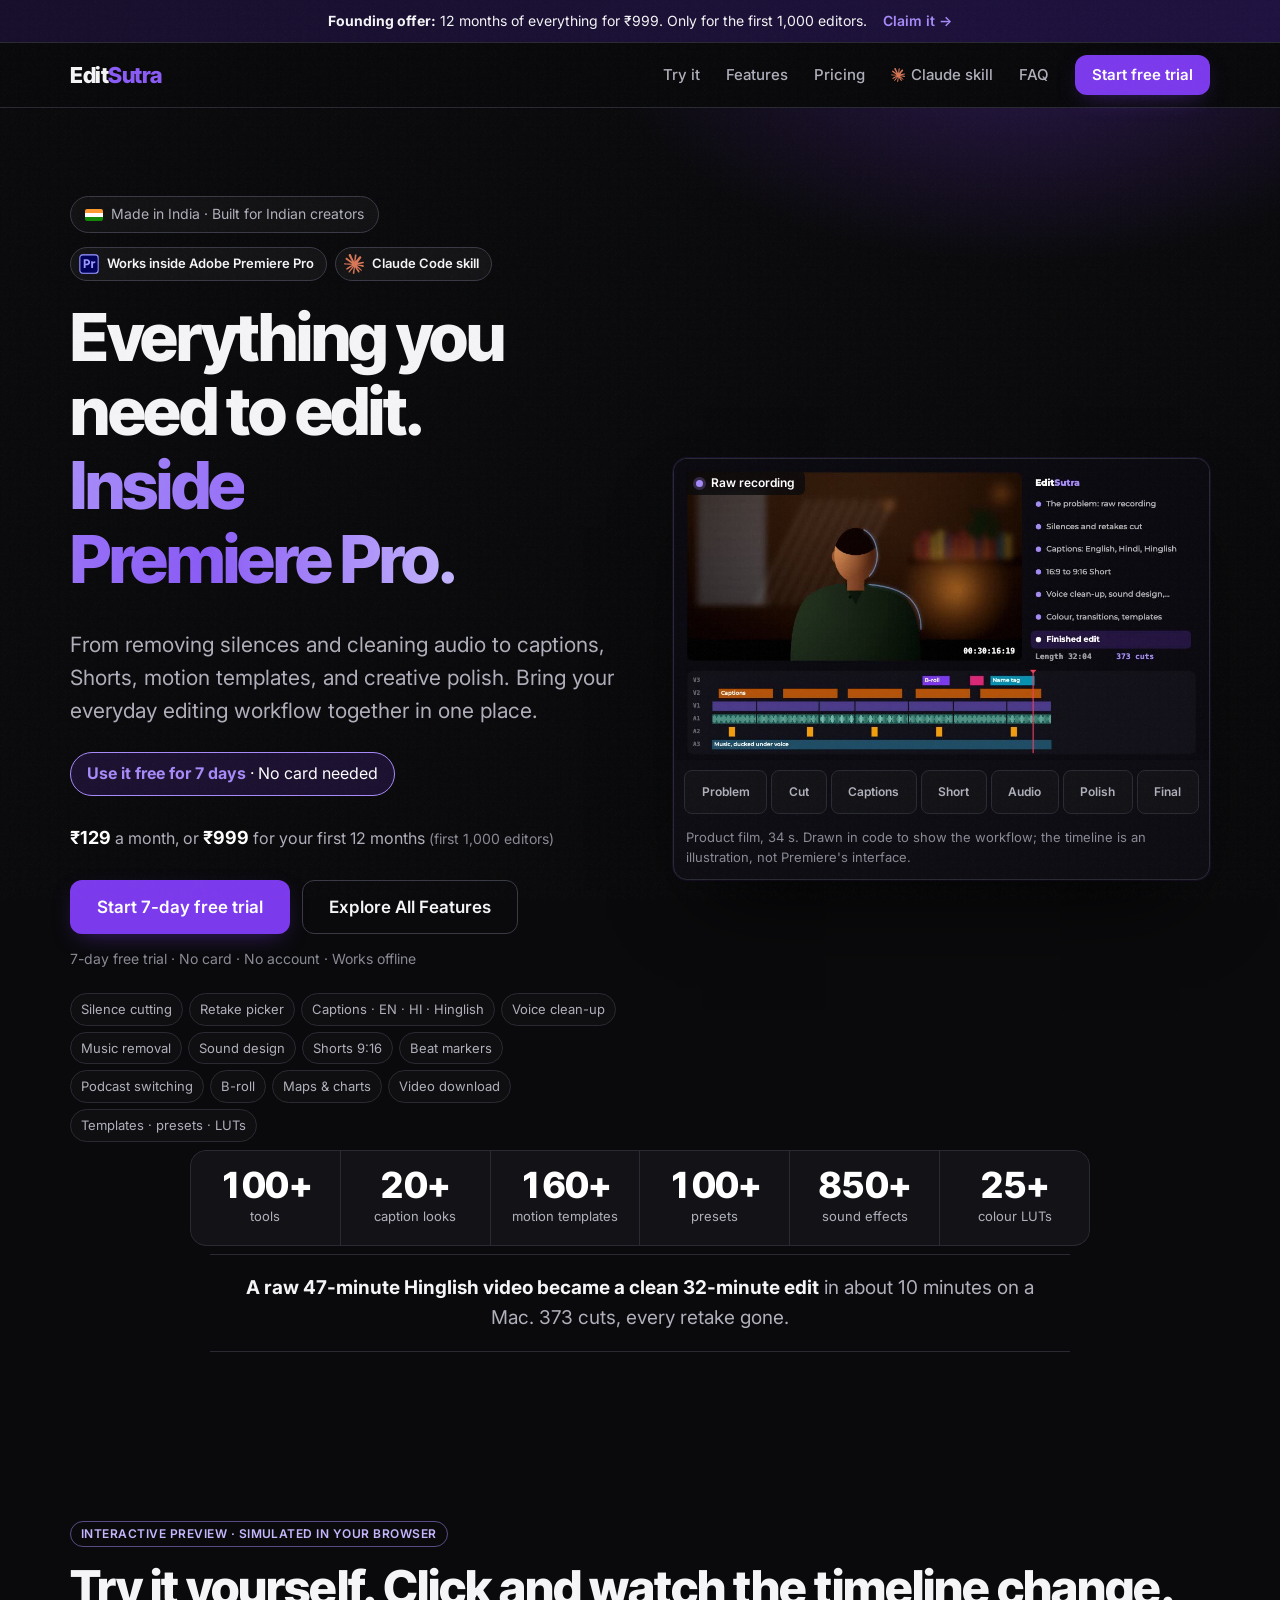
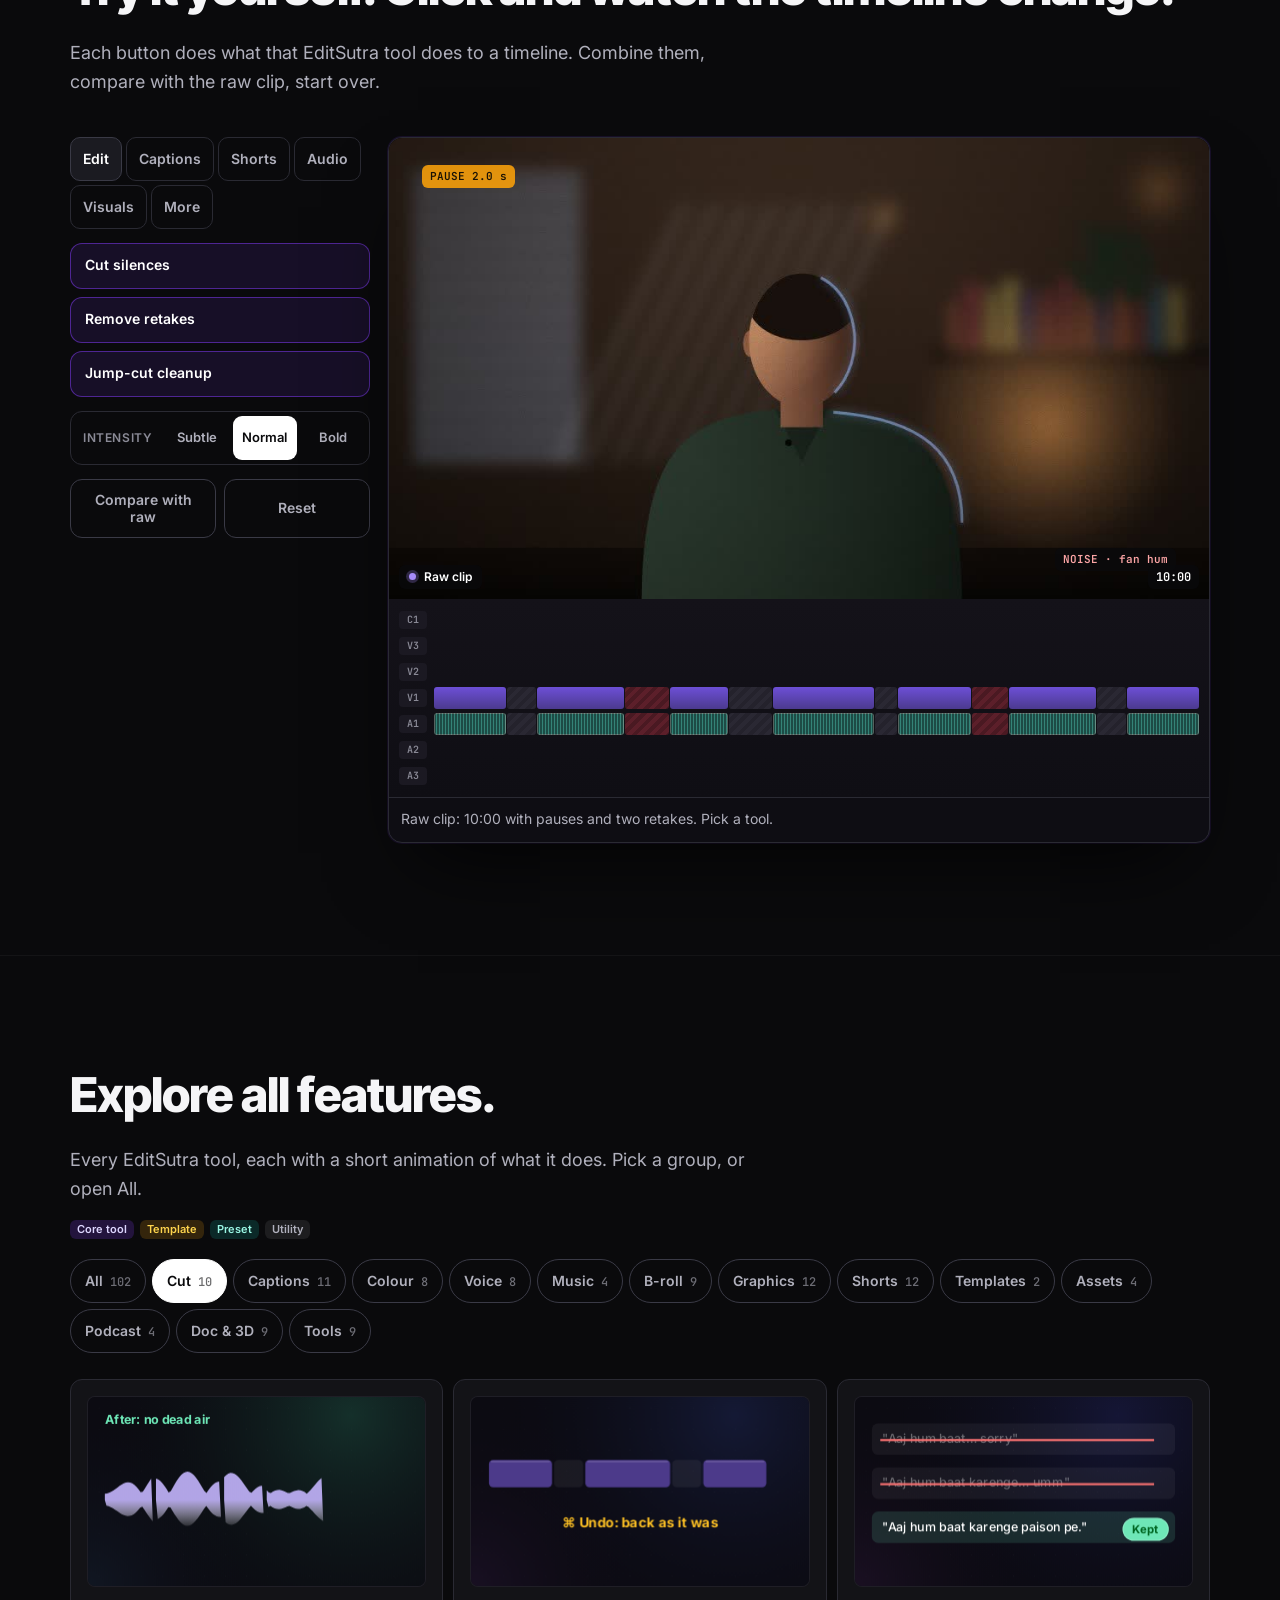
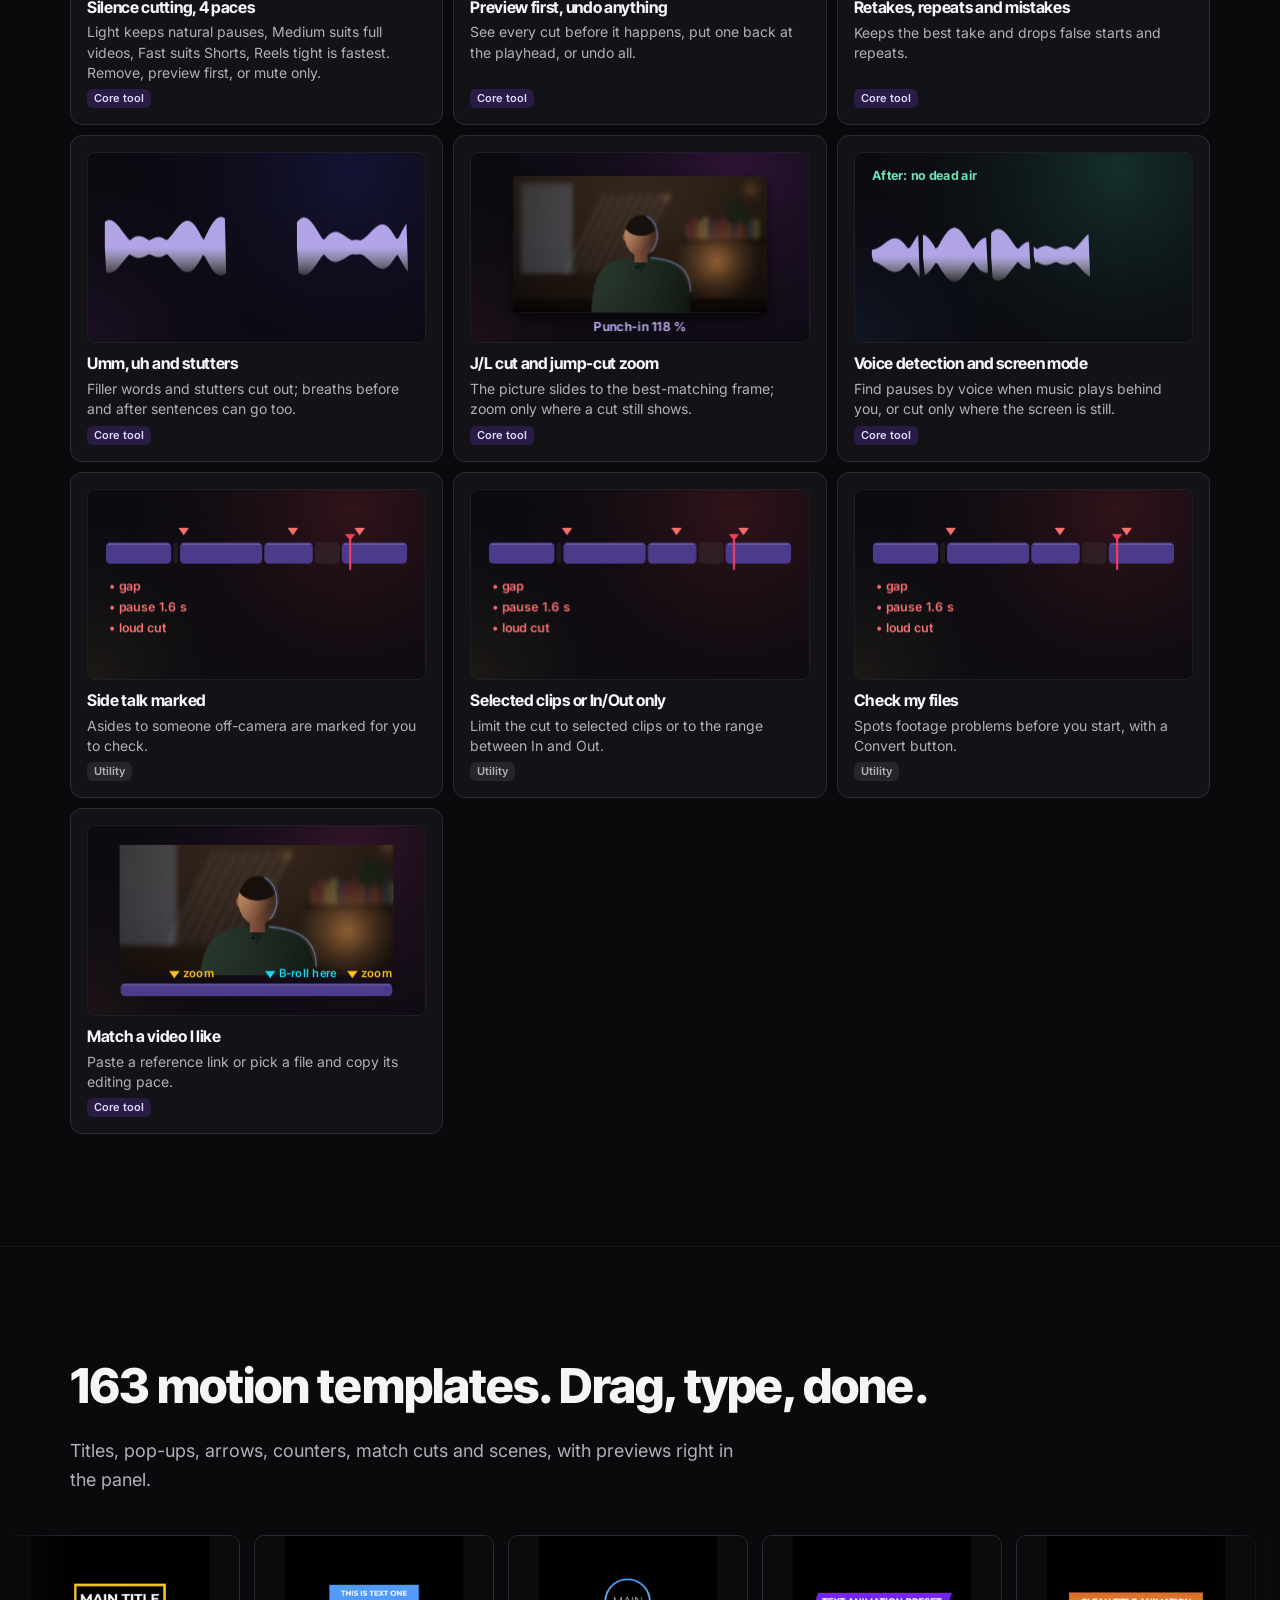
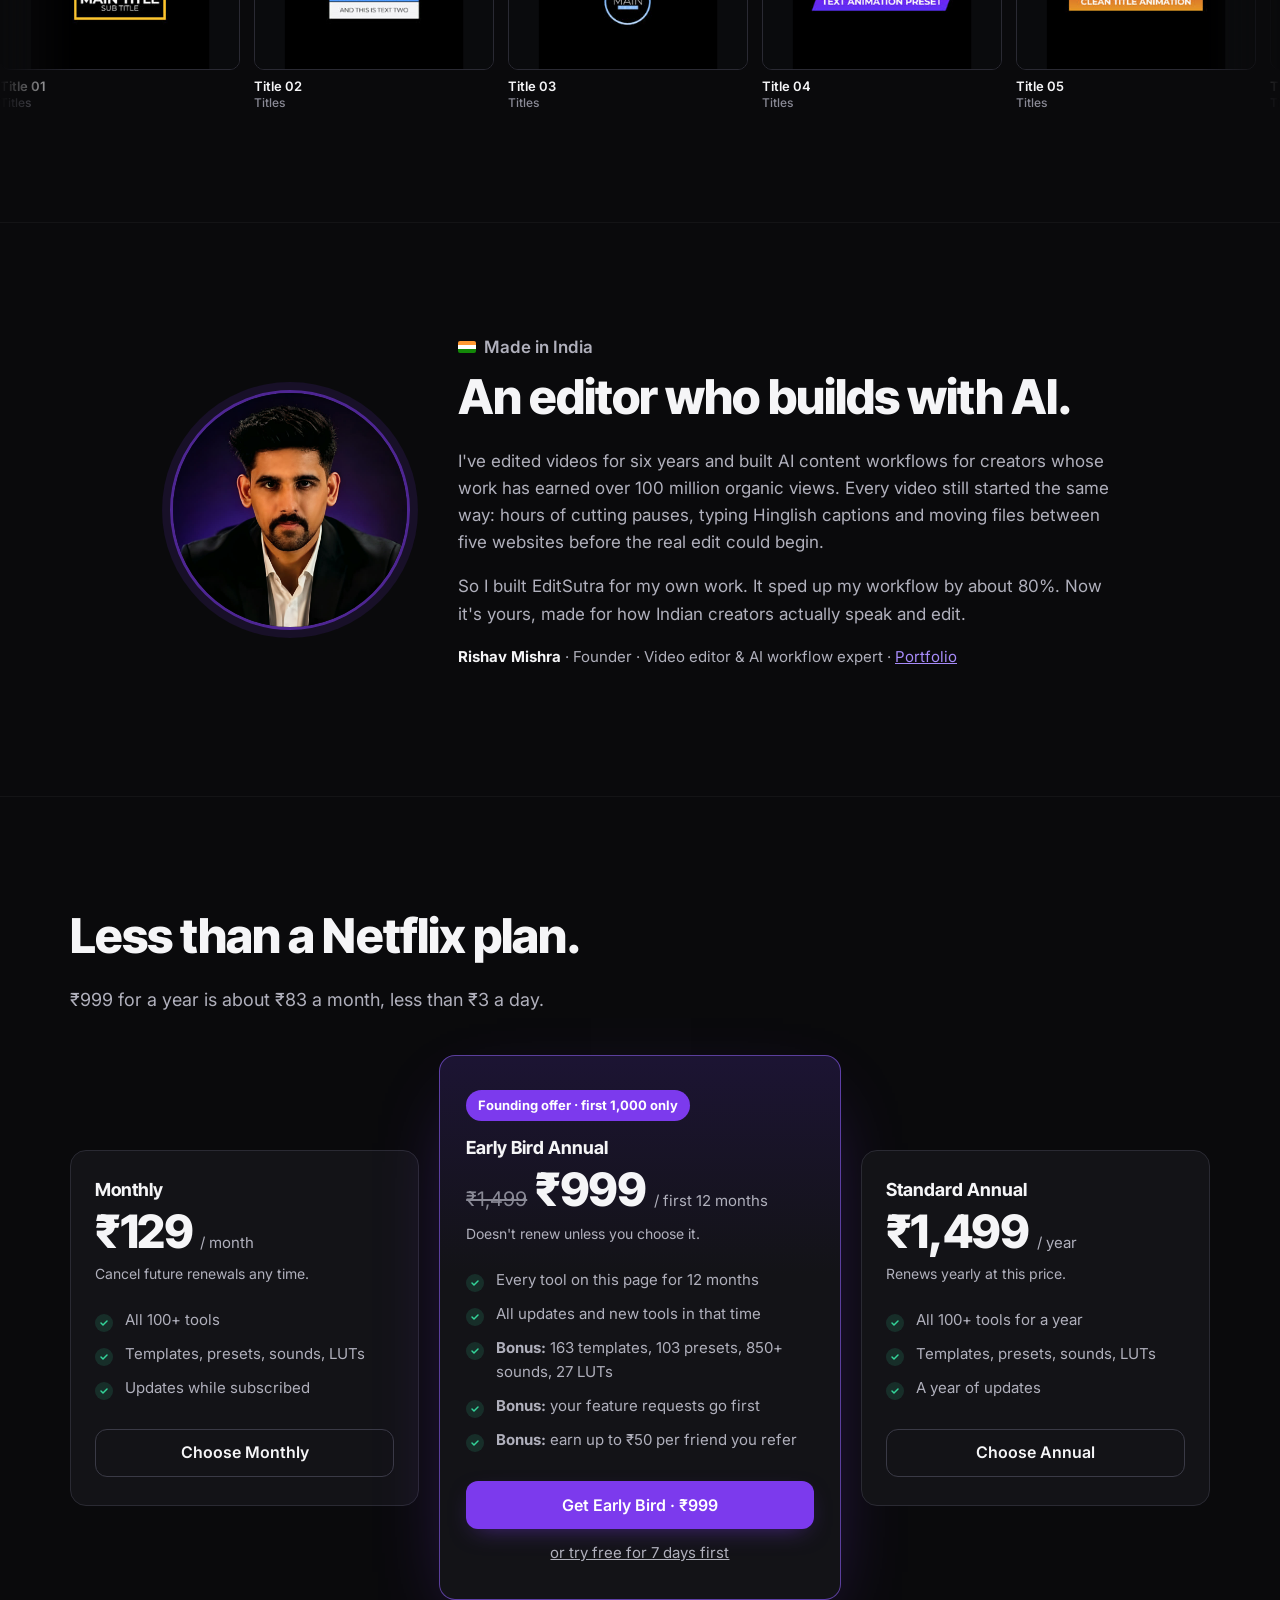
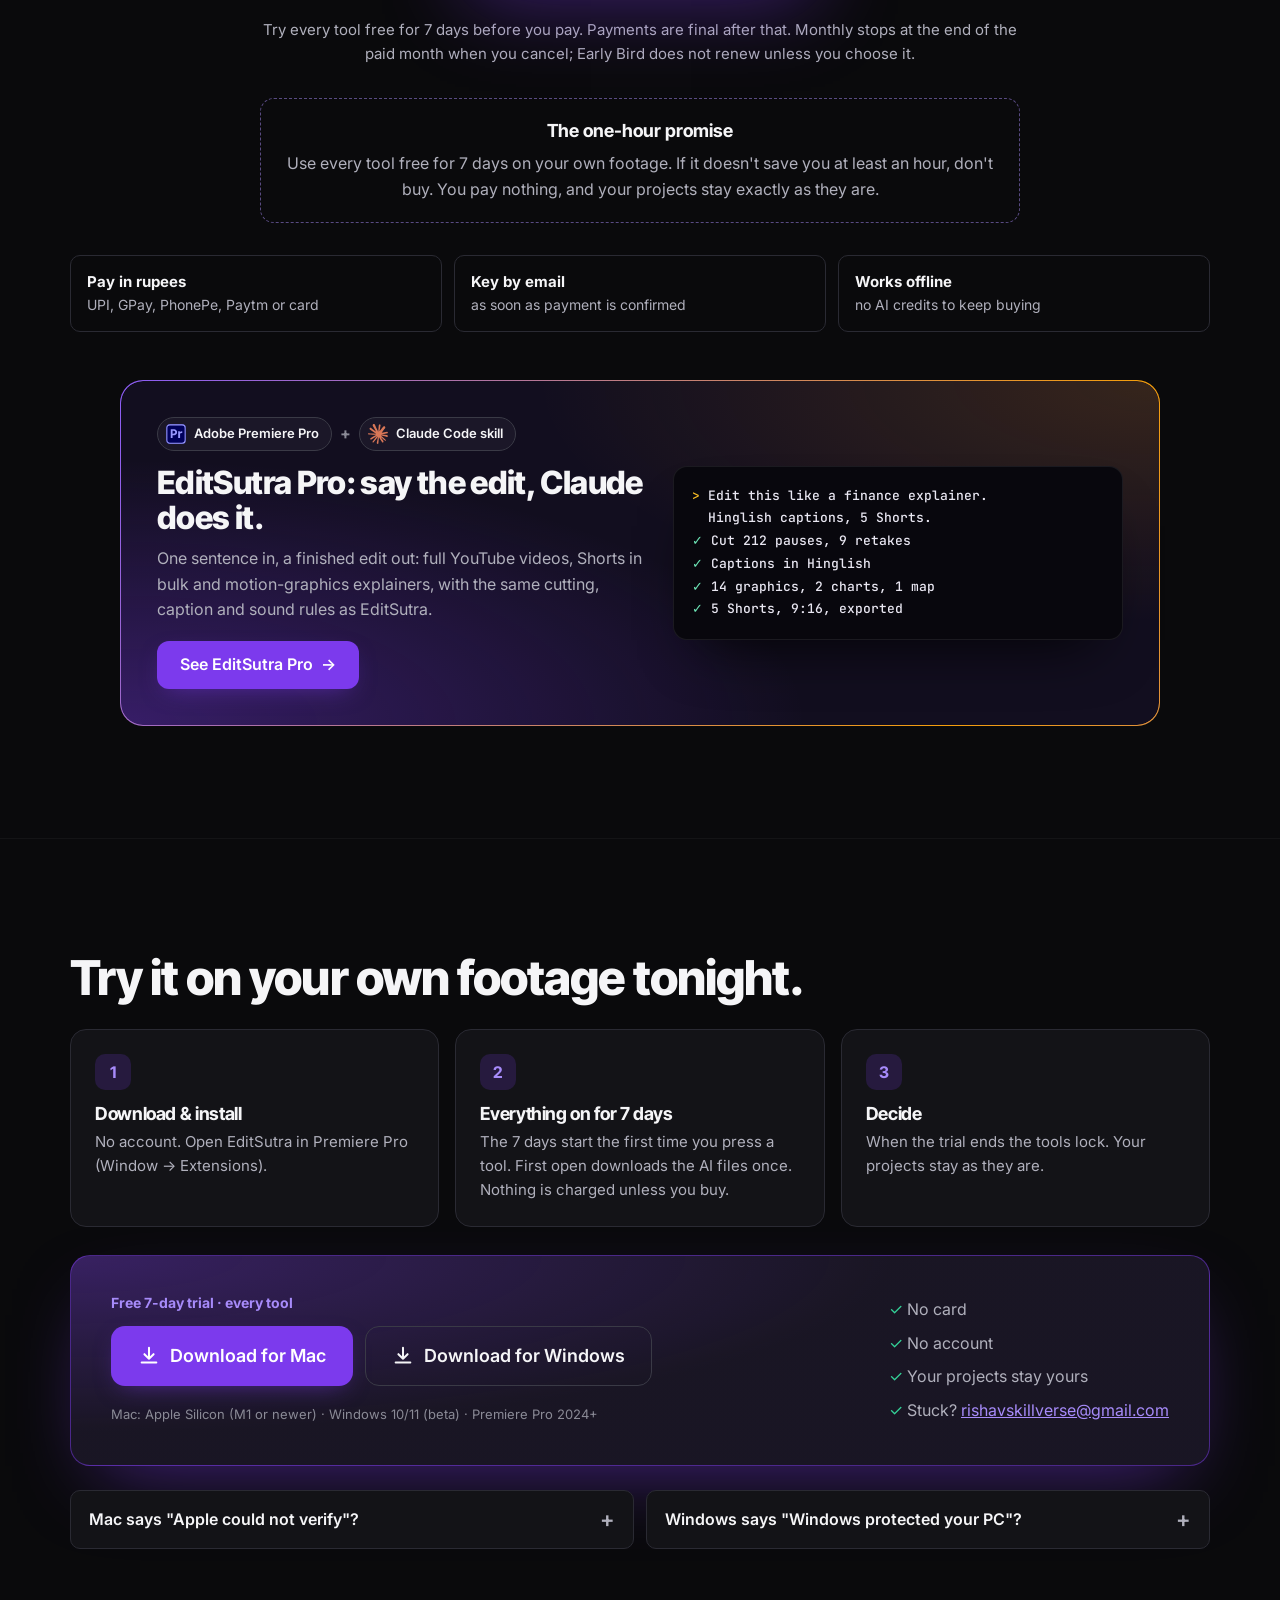
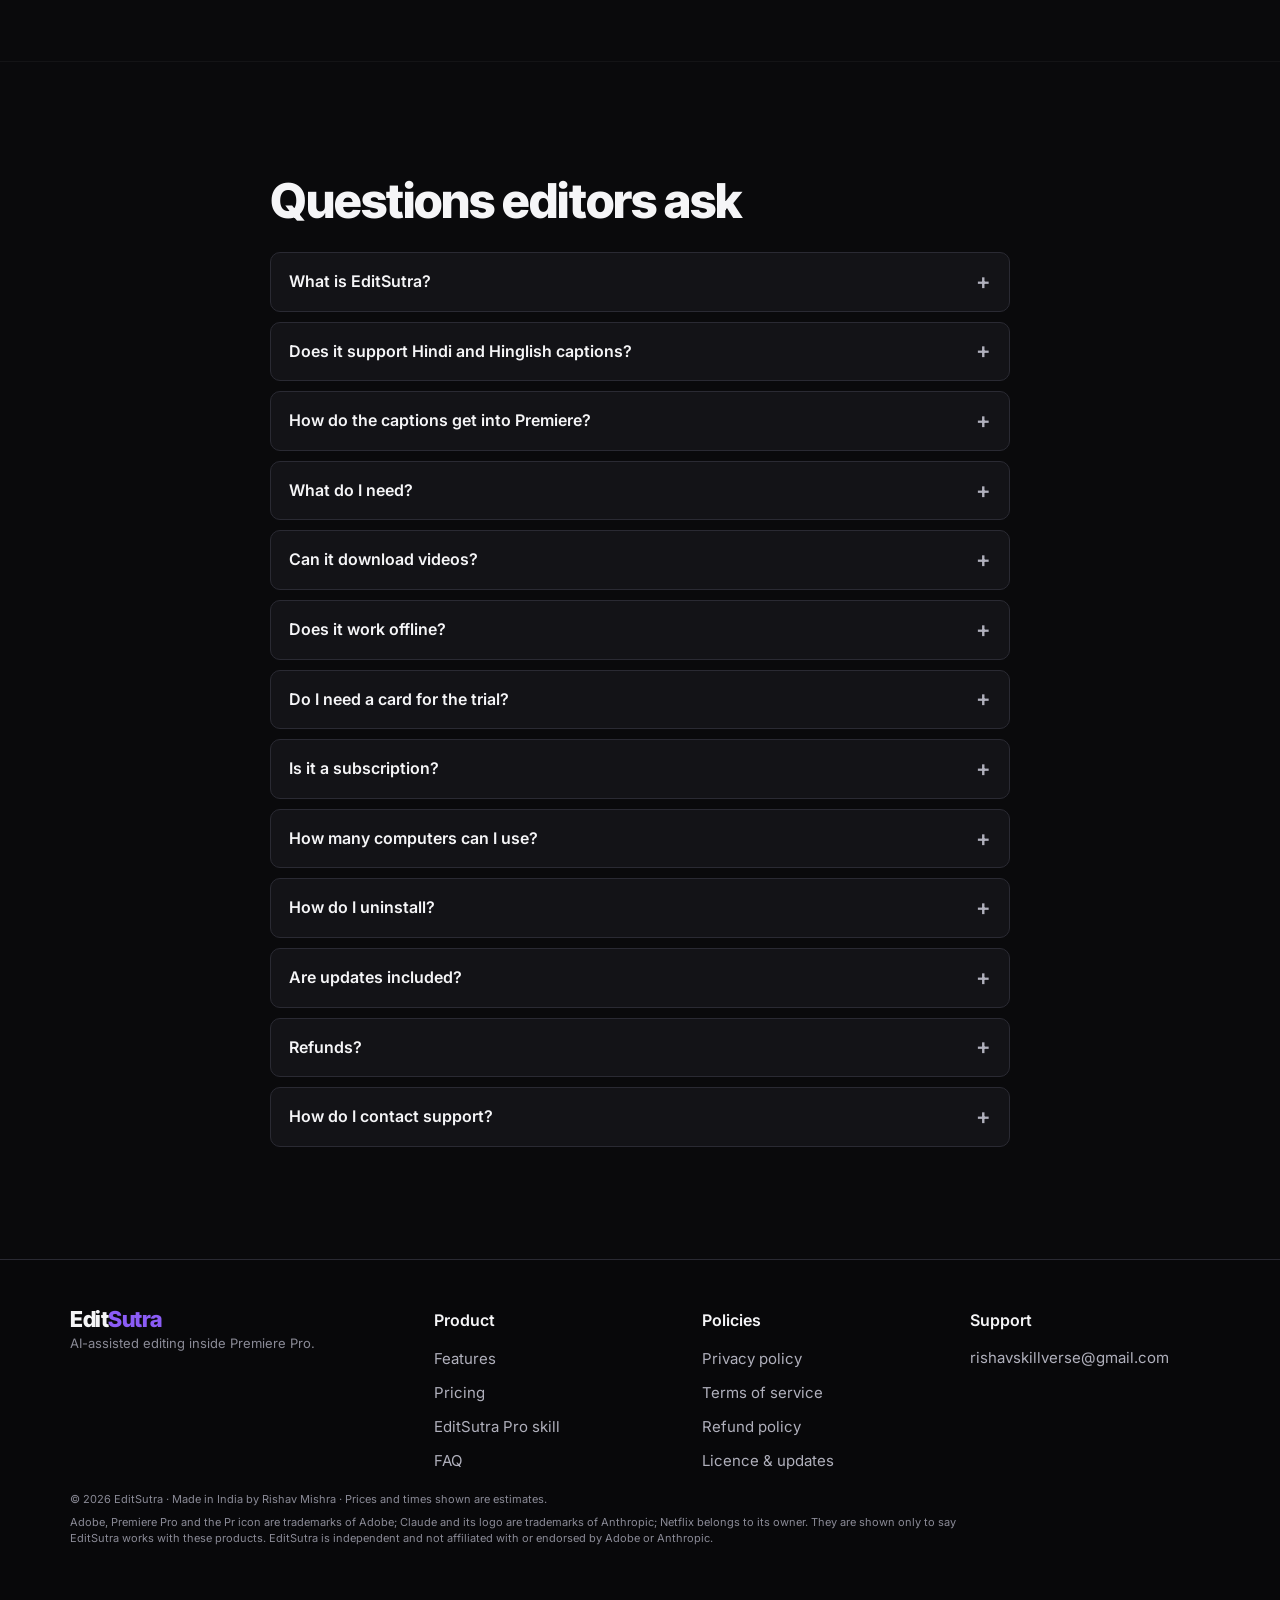
==== commit 2001dfab: "Hero: highlight 7 days free, no card needed; CTA Start 7-day free trial Co-Authored-By: Claude Opus " ====
--- a/index.html
+++ b/index.html
@@ -17,7 +17,7 @@
 <link rel="preconnect" href="https://fonts.googleapis.com">
 <link rel="preconnect" href="https://fonts.gstatic.com" crossorigin>
 <link href="https://fonts.googleapis.com/css2?family=Inter+Tight:wght@600;700;800&family=Inter:wght@400;500;600&family=JetBrains+Mono:wght@500;600&display=swap" rel="stylesheet">
-<link rel="stylesheet" href="styles.css?v=52">
+<link rel="stylesheet" href="styles.css?v=53">
 <script type="application/ld+json">{"@context":"https://schema.org","@type":"SoftwareApplication","name":"EditSutra","applicationCategory":"MultimediaApplication","operatingSystem":"macOS, Windows","description":"Editing panel for Adobe Premiere Pro: silence and retake cutting, Hindi, Hinglish and English captions, voice clean-up, music removal, sound design, Shorts, graphics, maps, templates, presets and LUTs. Works offline.","offers":[{"@type":"Offer","price":"999","priceCurrency":"INR","name":"Early Bird Annual"},{"@type":"Offer","price":"129","priceCurrency":"INR","name":"Monthly"},{"@type":"Offer","price":"1499","priceCurrency":"INR","name":"Standard Annual"}],"url":"https://editsutra.github.io/"}</script>
 </head>
 <body>
@@ -55,9 +55,10 @@
         <p class="works reveal"><span class="wk"><i class="wk-pr" aria-hidden="true"><svg viewBox="0 0 24 24"><defs><mask id="prm0"><rect x=".3" y=".3" width="23.4" height="23.4" rx="4.2" fill="#fff"/><path d="M10.15 8.42a2.93 2.93 0 00-1.18-.2 13.9 13.9 0 00-1.09.02v3.36l.39.02h.53c.39 0 .78-.06 1.15-.18.32-.09.6-.28.82-.53.21-.25.31-.59.31-1.03a1.45 1.45 0 00-.93-1.46zM19.75.3H4.25A4.25 4.25 0 000 4.55v14.9c0 2.35 1.9 4.25 4.25 4.25h15.5c2.35 0 4.25-1.9 4.25-4.25V4.55C24 2.2 22.1.3 19.75.3zm-7.09 11.65c-.4.56-.96.98-1.61 1.22-.68.25-1.43.34-2.25.34l-.5-.01-.43-.01v3.21a.12.12 0 01-.11.14H5.82c-.08 0-.12-.04-.12-.13V6.42c0-.07.03-.11.1-.11l.56-.01.76-.02.87-.02.91-.01c.82 0 1.5.1 2.06.31.5.17.96.45 1.34.82.32.32.57.71.73 1.14.15.42.23.85.23 1.3 0 .86-.2 1.57-.6 2.13zm6.82-3.15v1.95c0 .08-.05.11-.16.11a4.35 4.35 0 00-1.92.37c-.19.09-.37.21-.51.37v5.1c0 .1-.04.14-.13.14h-1.97a.14.14 0 01-.16-.12v-5.58l-.01-.75-.02-.78c0-.23-.02-.45-.04-.68a.1.1 0 01.07-.11h1.78c.1 0 .18.07.2.16a3.03 3.03 0 01.13.92c.3-.35.67-.64 1.08-.86a3.1 3.1 0 011.52-.39c.07-.01.13.04.14.11v.04z" fill="#000"/></mask></defs><rect x=".3" y=".3" width="23.4" height="23.4" rx="4.2" fill="#00005b"/><rect width="24" height="24" fill="#9999ff" mask="url(#prm0)"/><rect x="1" y="1" width="22" height="22" rx="3.6" fill="none" stroke="#9999ff" stroke-width="1.3"/></svg></i>Works inside Adobe Premiere Pro</span><span class="wk"><i class="wk-cl" aria-hidden="true"><svg viewBox="0 0 24 24"><path d="m4.7144 15.9555 4.7174-2.6471.079-.2307-.079-.1275h-.2307l-.7893-.0486-2.6956-.0729-2.3375-.0971-2.2646-.1214-.5707-.1215-.5343-.7042.0546-.3522.4797-.3218.686.0608 1.5179.1032 2.2767.1578 1.6514.0972 2.4468.255h.3886l.0546-.1579-.1336-.0971-.1032-.0972L6.973 9.8356l-2.55-1.6879-1.3356-.9714-.7225-.4918-.3643-.4614-.1578-1.0078.6557-.7225.8803.0607.2246.0607.8925.686 1.9064 1.4754 2.4893 1.8336.3643.3035.1457-.1032.0182-.0728-.164-.2733-1.3539-2.4467-1.445-2.4893-.6435-1.032-.17-.6194c-.0607-.255-.1032-.4674-.1032-.7285L6.287.1335 6.6997 0l.9957.1336.419.3642.6192 1.4147 1.0018 2.2282 1.5543 3.0296.4553.8985.2429.8318.091.255h.1579v-.1457l.1275-1.706.2368-2.0947.2307-2.6957.0789-.7589.3764-.9107.7468-.4918.5828.2793.4797.686-.0668.4433-.2853 1.8517-.5586 2.9021-.3643 1.9429h.2125l.2429-.2429.9835-1.3053 1.6514-2.0643.7286-.8196.85-.9046.5464-.4311h1.0321l.759 1.1293-.34 1.1657-1.0625 1.3478-.8804 1.1414-1.2628 1.7-.7893 1.36.0729.1093.1882-.0183 2.8535-.607 1.5421-.2794 1.8396-.3157.8318.3886.091.3946-.3278.8075-1.967.4857-2.3072.4614-3.4364.8136-.0425.0304.0486.0607 1.5482.1457.6618.0364h1.621l3.0175.2247.7892.522.4736.6376-.079.4857-1.2142.6193-1.6393-.3886-3.825-.9107-1.3113-.3279h-.1822v.1093l1.0929 1.0686 2.0035 1.8092 2.5075 2.3314.1275.5768-.3218.4554-.34-.0486-2.2039-1.6575-.85-.7468-1.9246-1.621h-.1275v.17l.4432.6496 2.3436 3.5214.1214 1.0807-.17.3521-.6071.2125-.6679-.1214-1.3721-1.9246L14.38 17.959l-1.1414-1.9428-.1397.079-.674 7.2552-.3156.3703-.7286.2793-.6071-.4614-.3218-.7468.3218-1.4753.3886-1.9246.3157-1.53.2853-1.9004.17-.6314-.0121-.0425-.1397.0182-1.4328 1.9672-2.1796 2.9446-1.7243 1.8456-.4128.164-.7164-.3704.0667-.6618.4008-.5889 2.386-3.0357 1.4389-1.882.929-1.0868-.0062-.1579h-.0546l-6.3385 4.1164-1.1293.1457-.4857-.4554.0608-.7467.2307-.2429 1.9064-1.3114Z" fill="#d97757"/></svg></i>Claude Code skill</span></p>
         <h1 class="reveal">Everything you need to edit.<br><span class="hl">Inside Premiere&nbsp;Pro.</span></h1>
         <p class="sub reveal">From removing silences and cleaning audio to captions, Shorts, motion templates, and creative polish. Bring your everyday editing workflow together in one place.</p>
+        <p class="trial-hl reveal"><b>Use it free for 7 days</b> · No card needed</p>
         <p class="hero-price reveal"><b>₹129</b> a month, or <b>₹999</b> for your first 12 months <span>(first 1,000 editors)</span></p>
         <div class="ctas reveal">
-          <a class="btn btn-lg" href="#trial" data-track="trial_cta" data-where="hero">Download EditSutra</a>
+          <a class="btn btn-lg" href="#trial" data-track="trial_cta" data-where="hero">Start 7-day free trial</a>
           <a class="btn btn-ghost btn-lg" href="#features" data-track="features_cta">Explore All Features</a>
         </div>
         <p class="micro reveal">7-day free trial · No card · No account · Works offline</p>
--- a/styles.css
+++ b/styles.css
@@ -855,3 +855,6 @@
   .pg-tracks .trk { height: 14px; margin-top: 3px; }
   .pg-status { padding: 8px 12px; min-height: 0; font-size: 13px; }
 }
+
+.trial-hl { display: inline-block; margin: 4px 0 14px; padding: 8px 16px; border-radius: 99px; border: 1px solid var(--accent-soft); background: rgba(124, 58, 237, .16); color: #fff; font-size: 16px; }
+.trial-hl b { color: var(--accent-soft); }
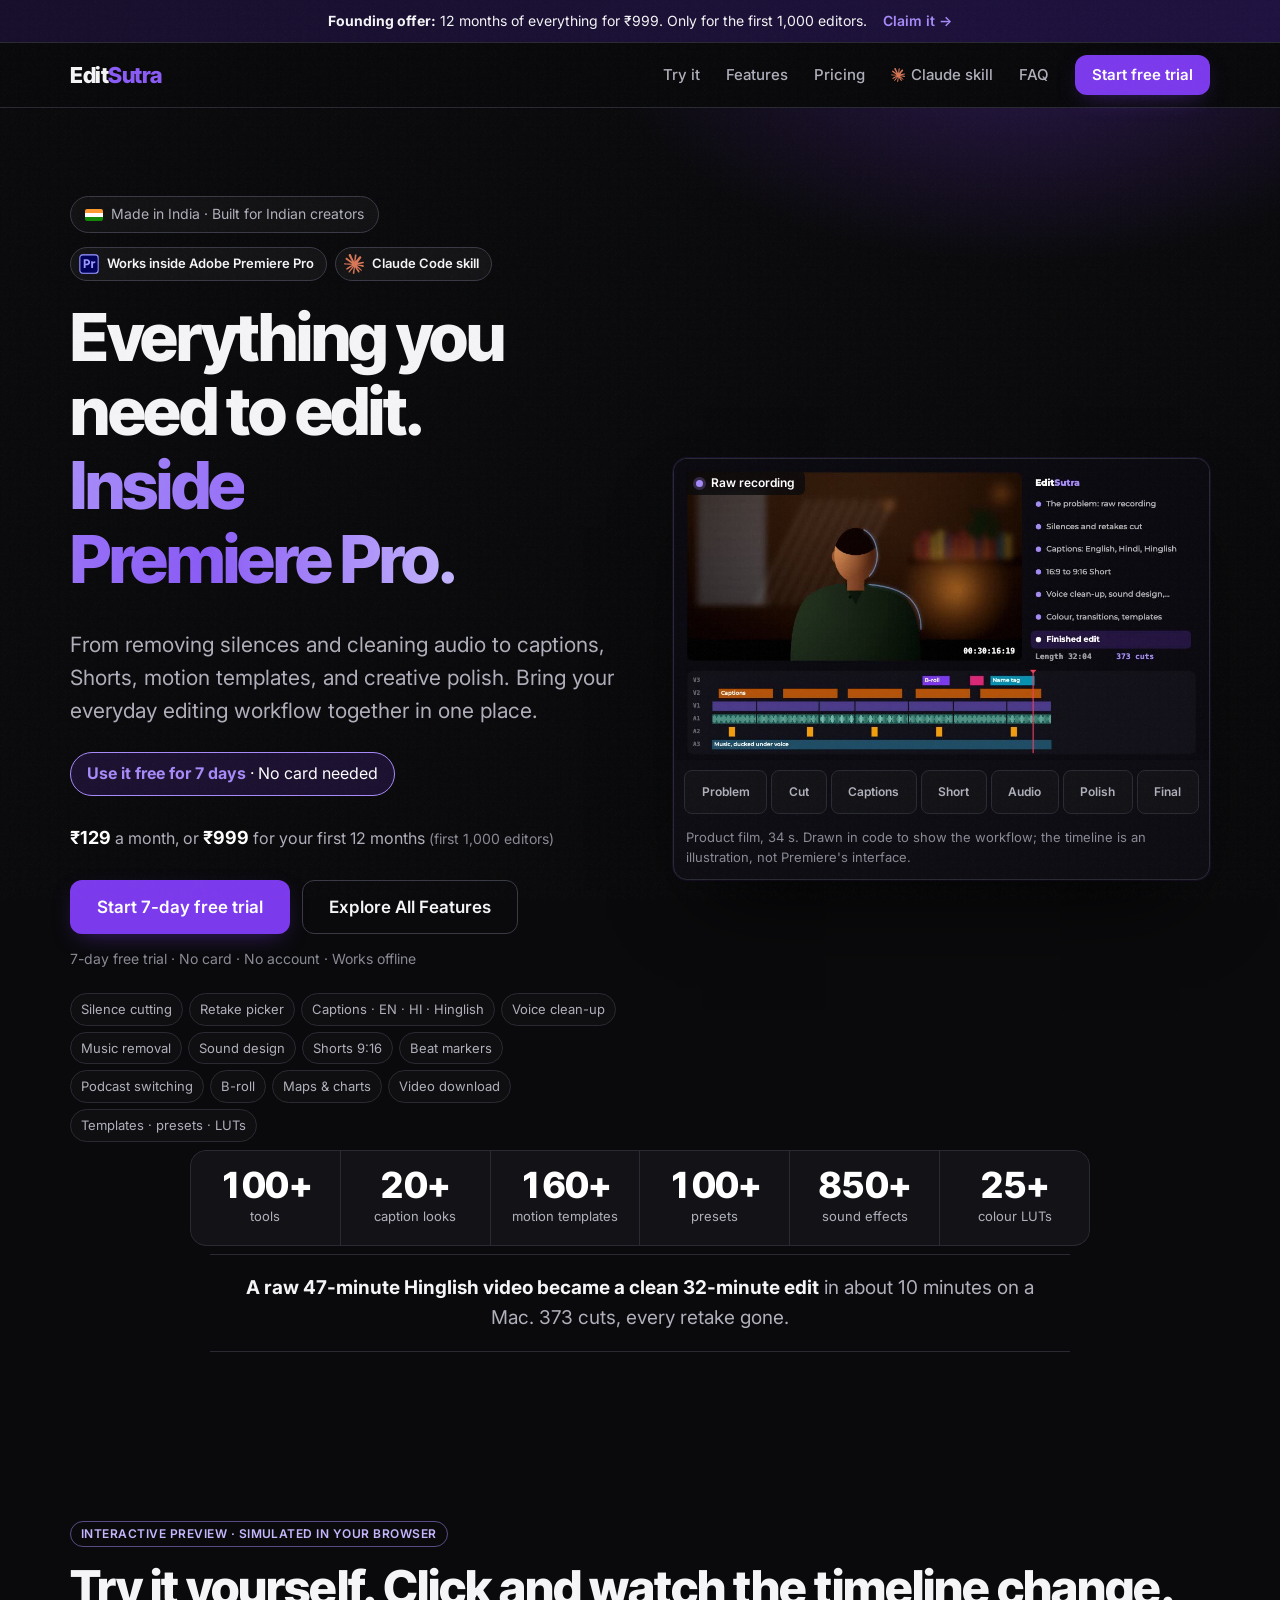
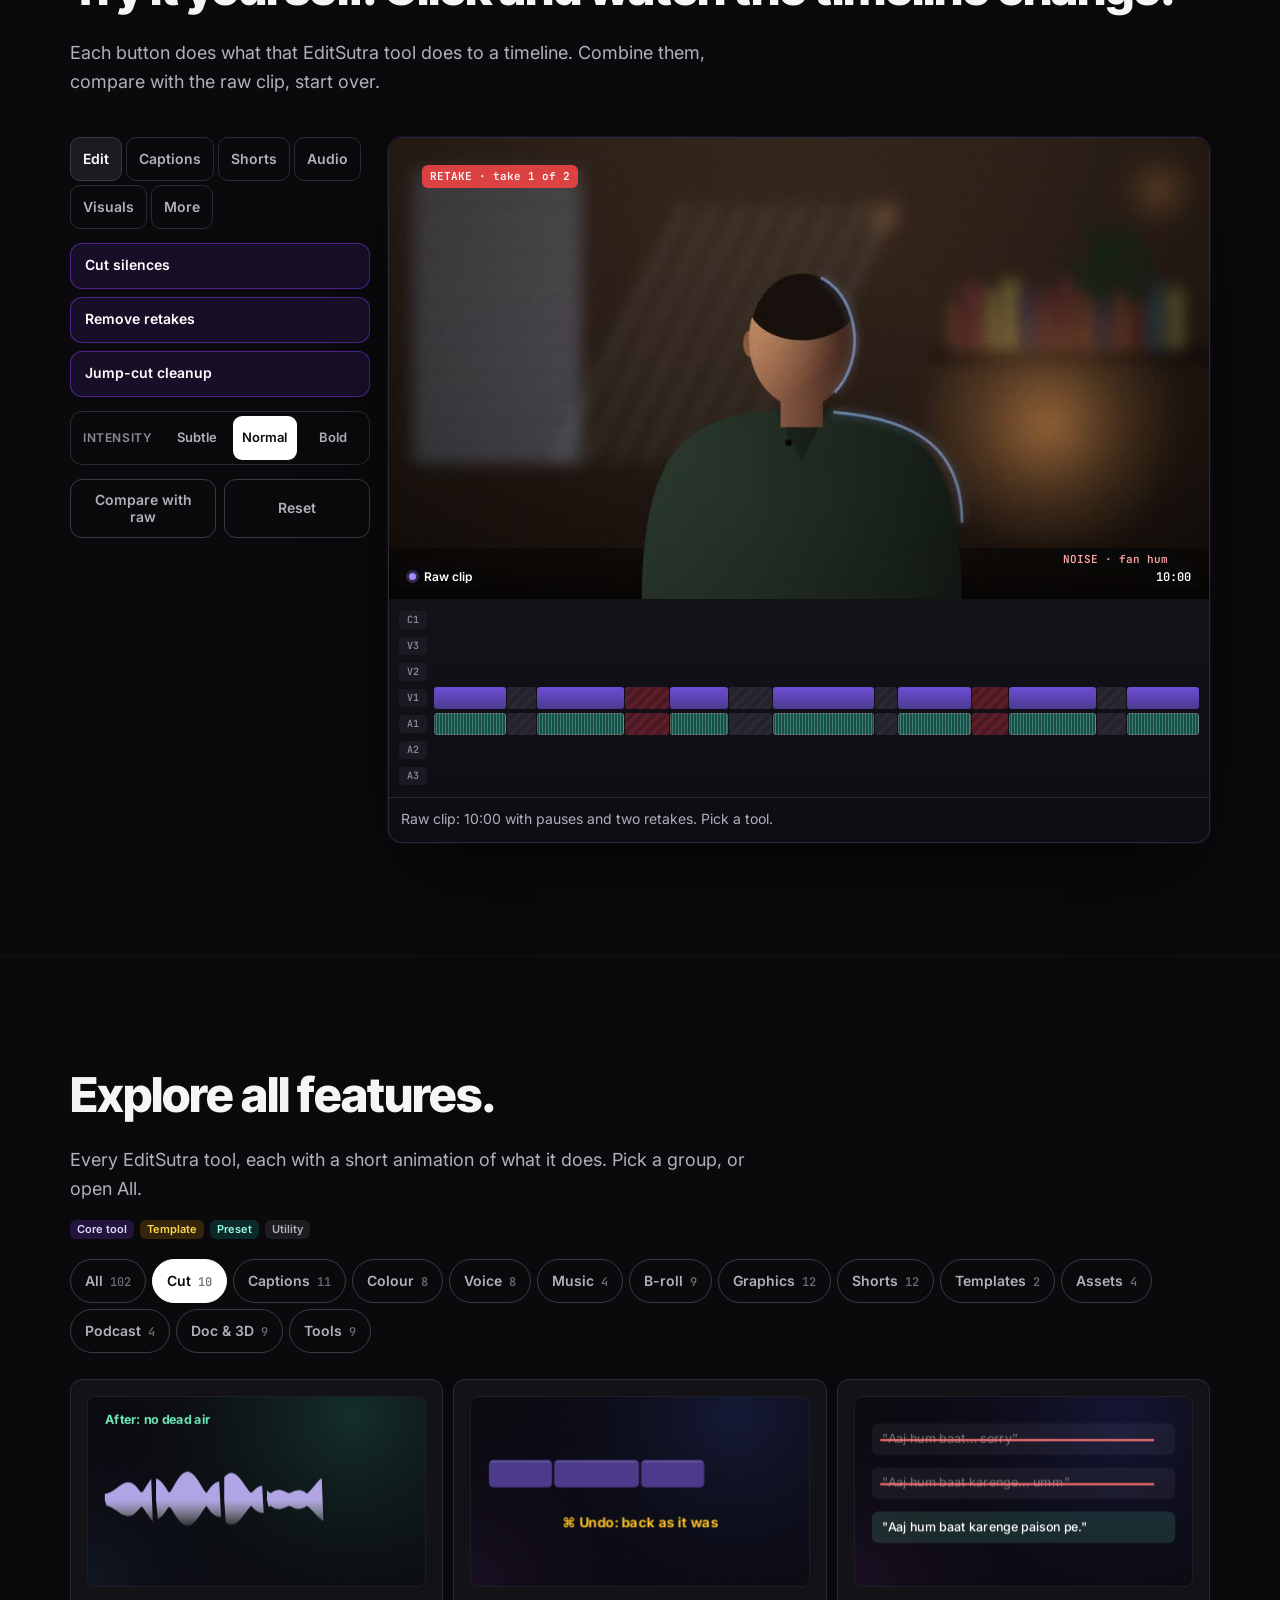
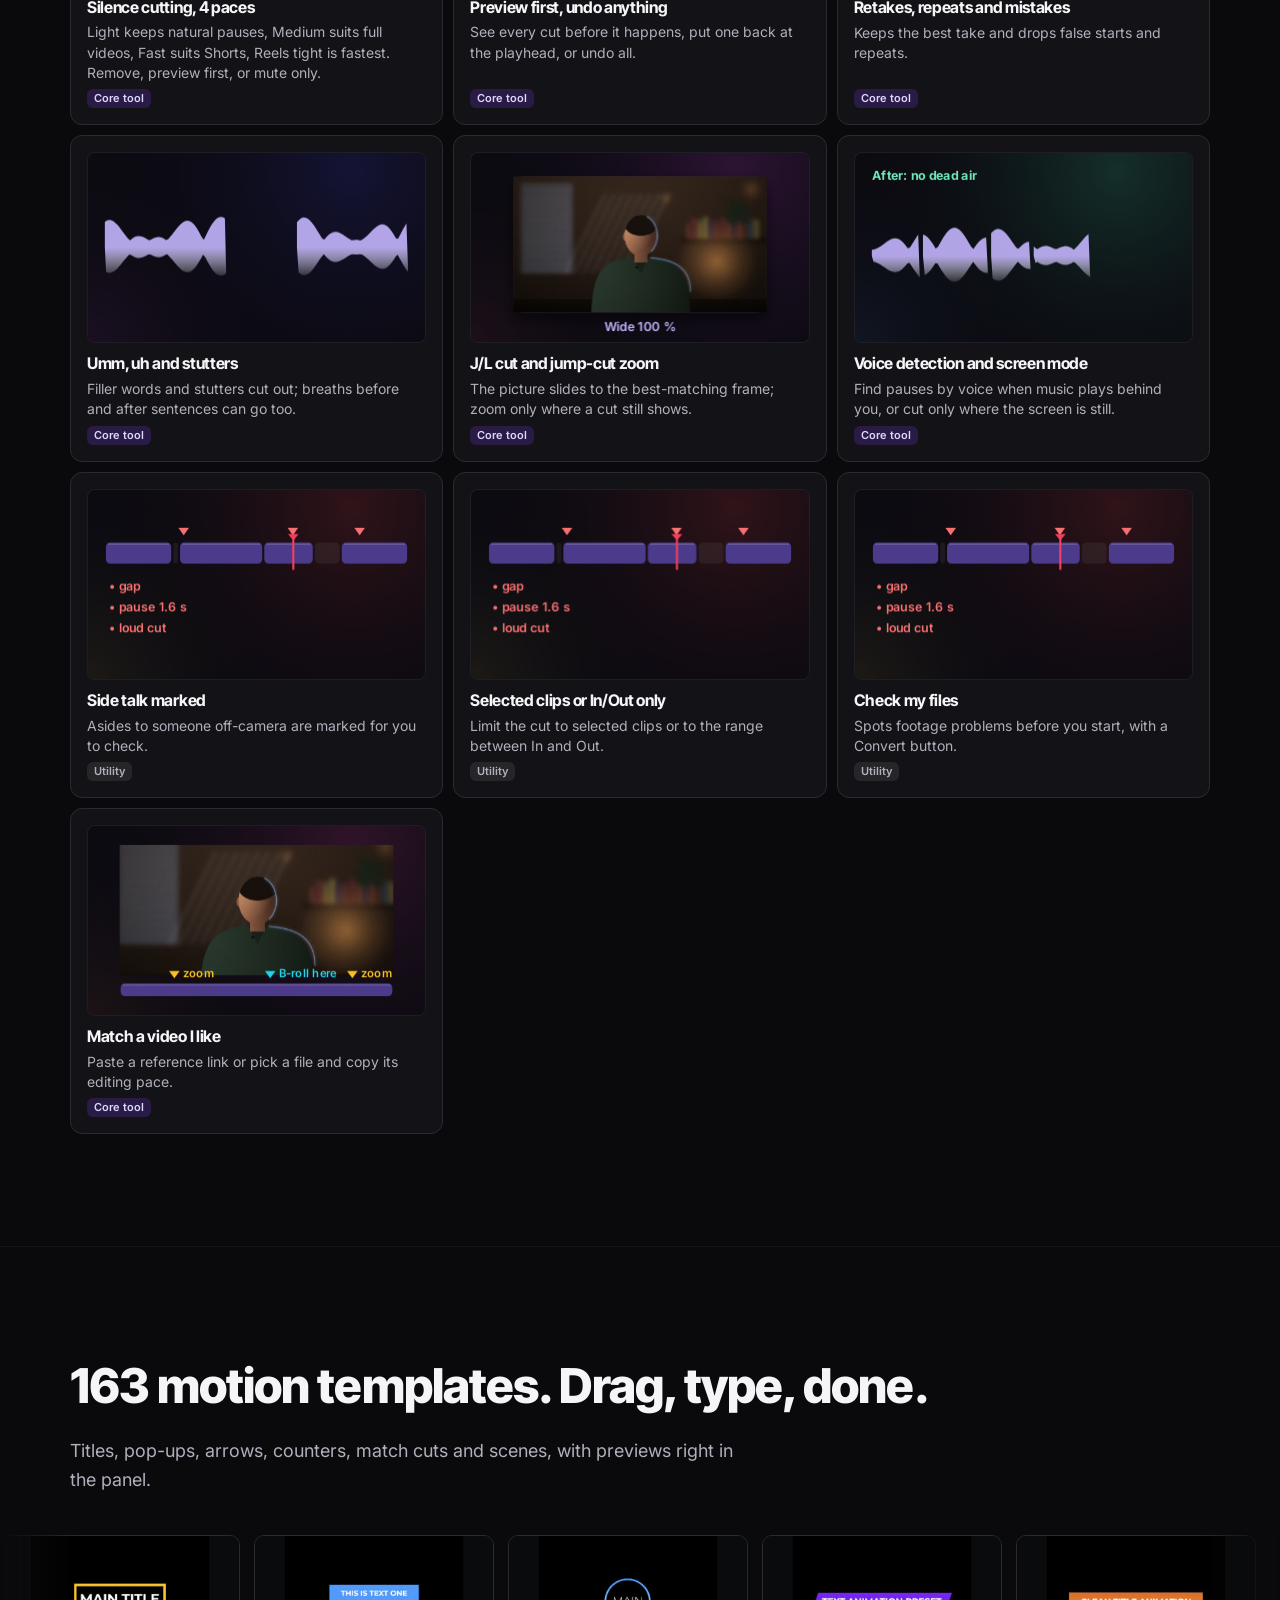
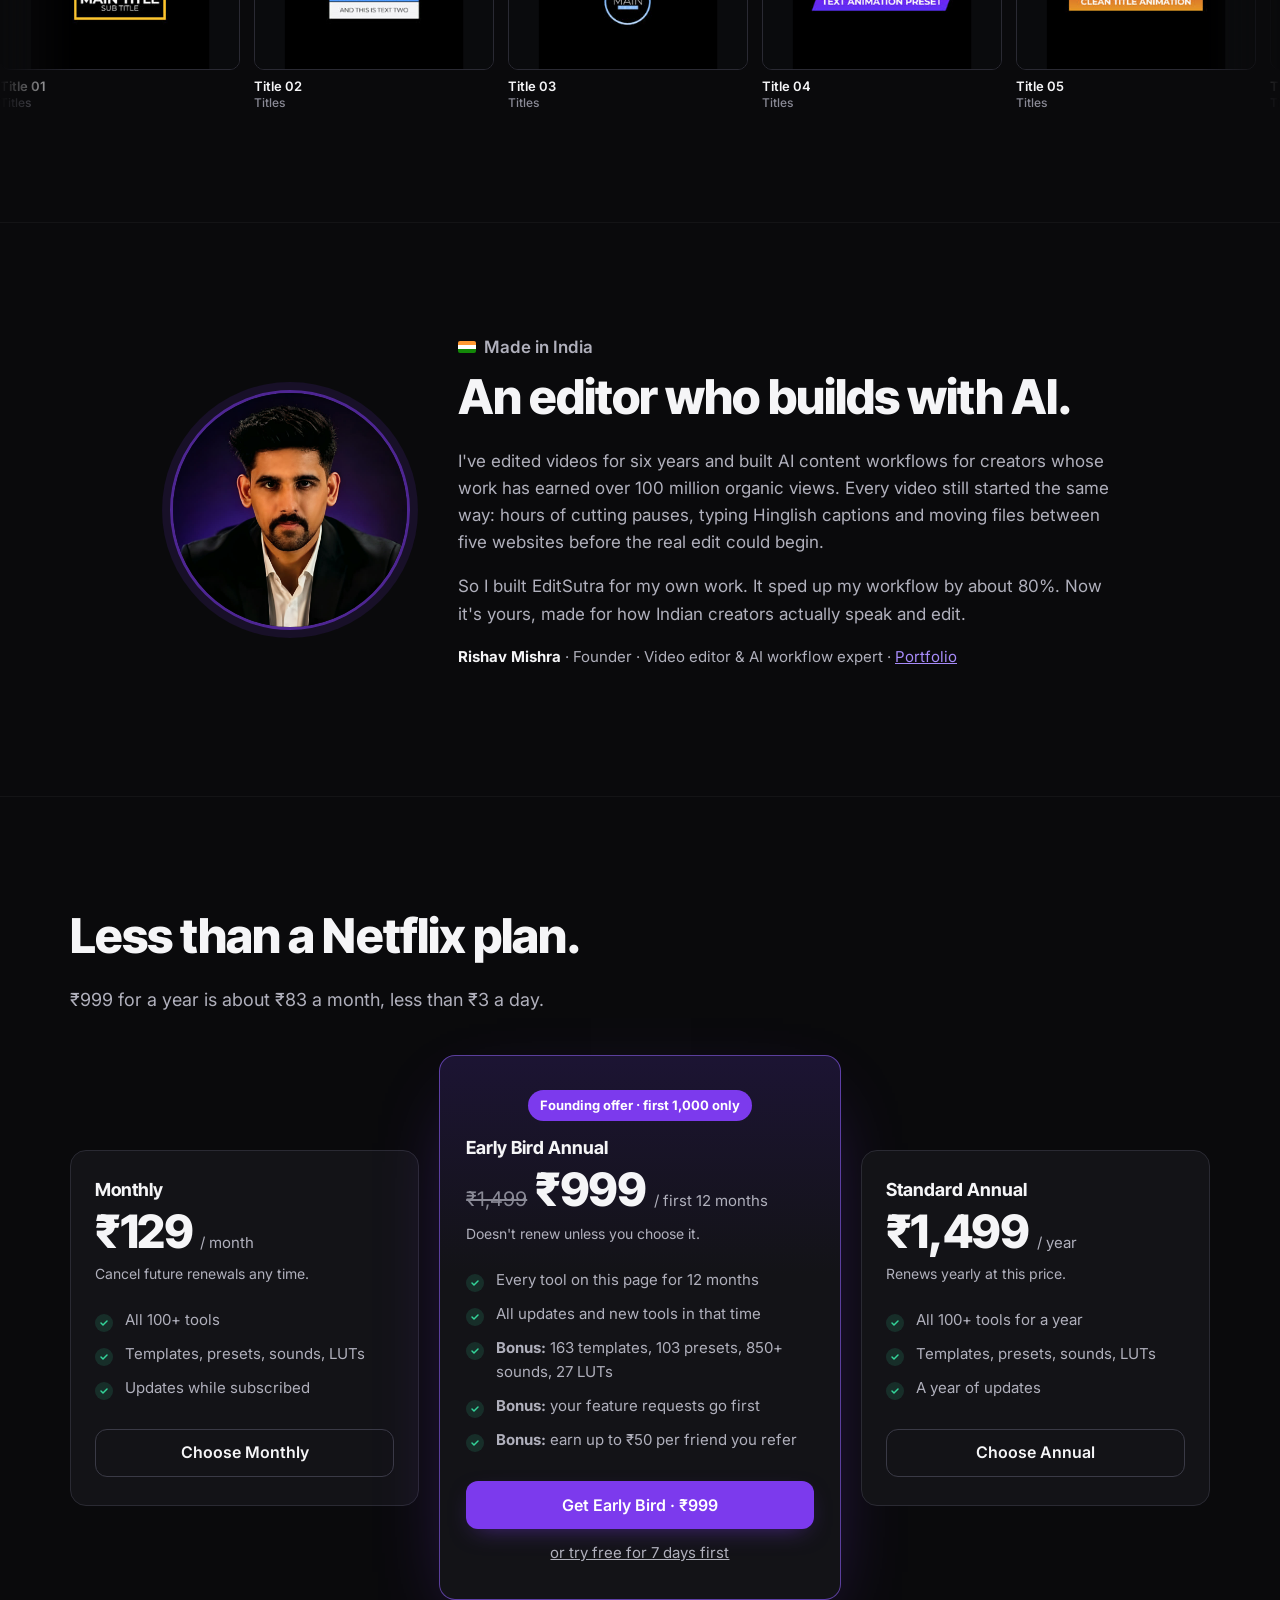
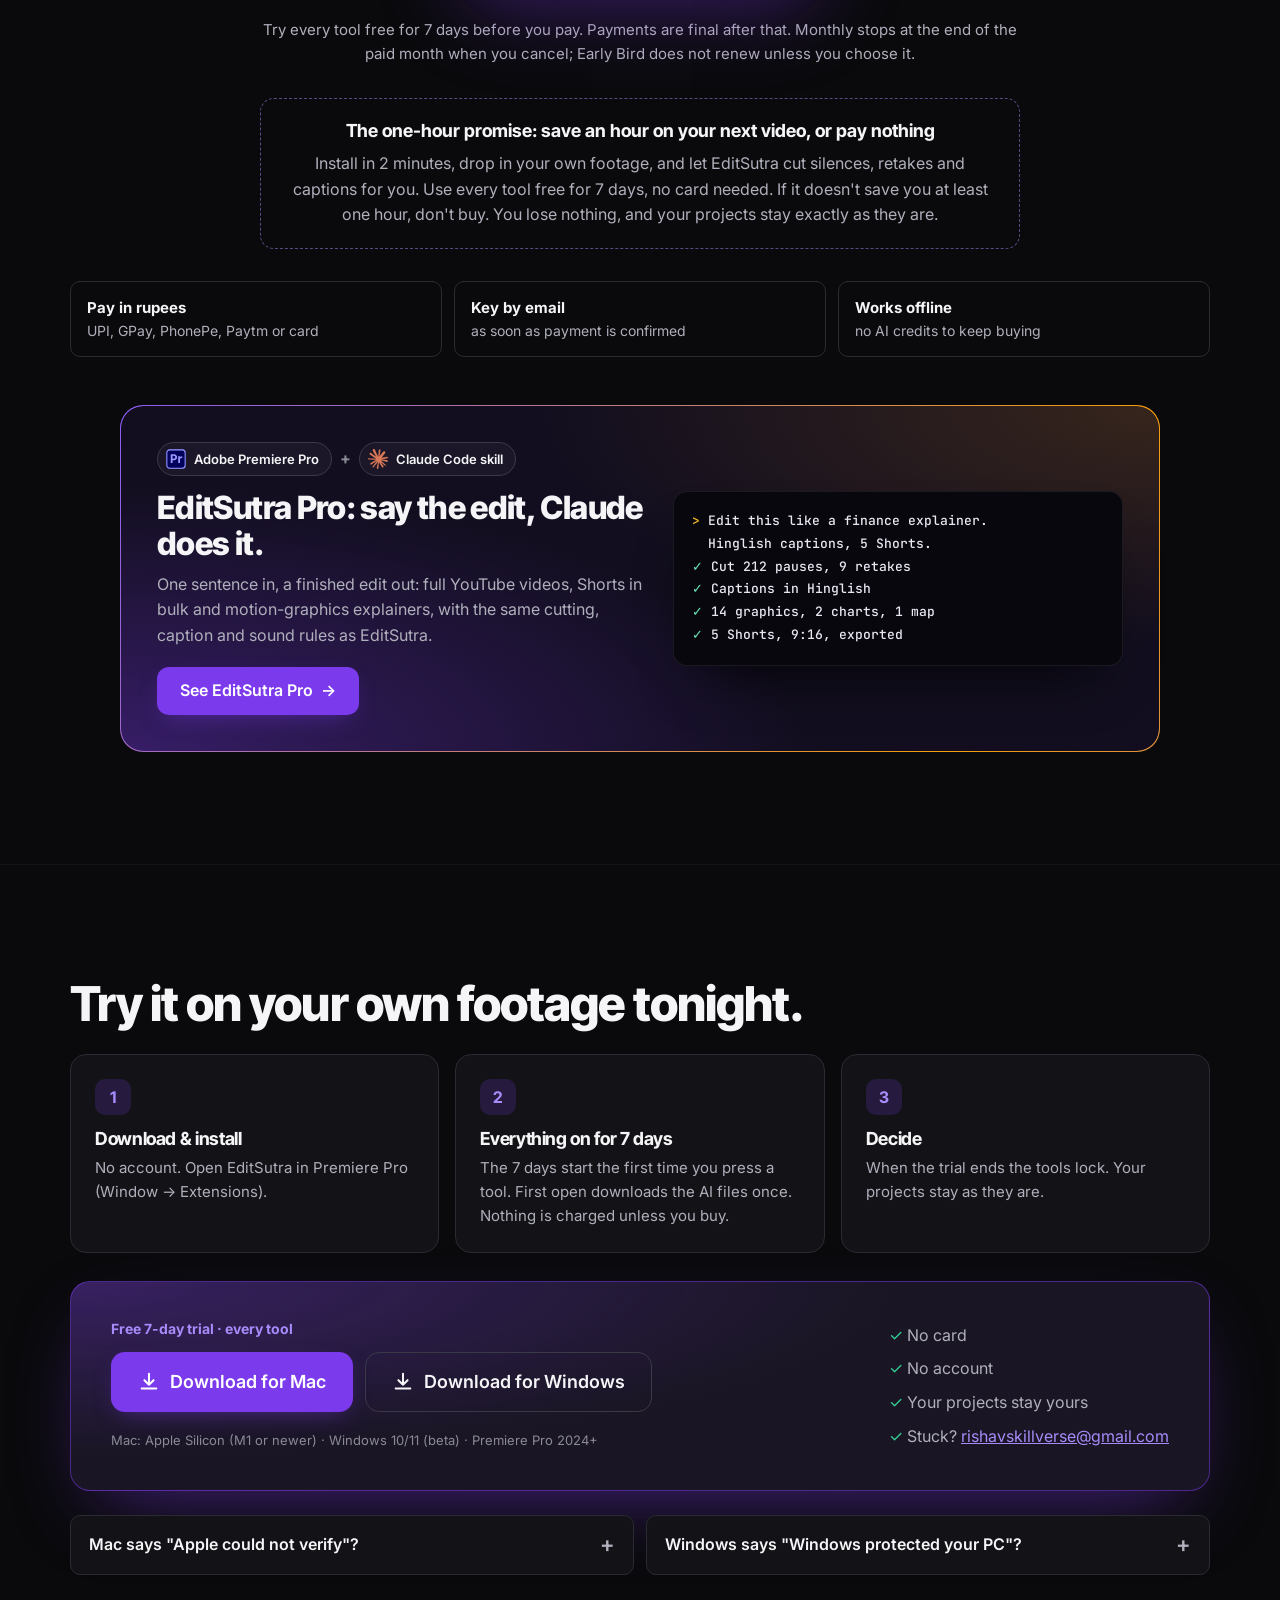
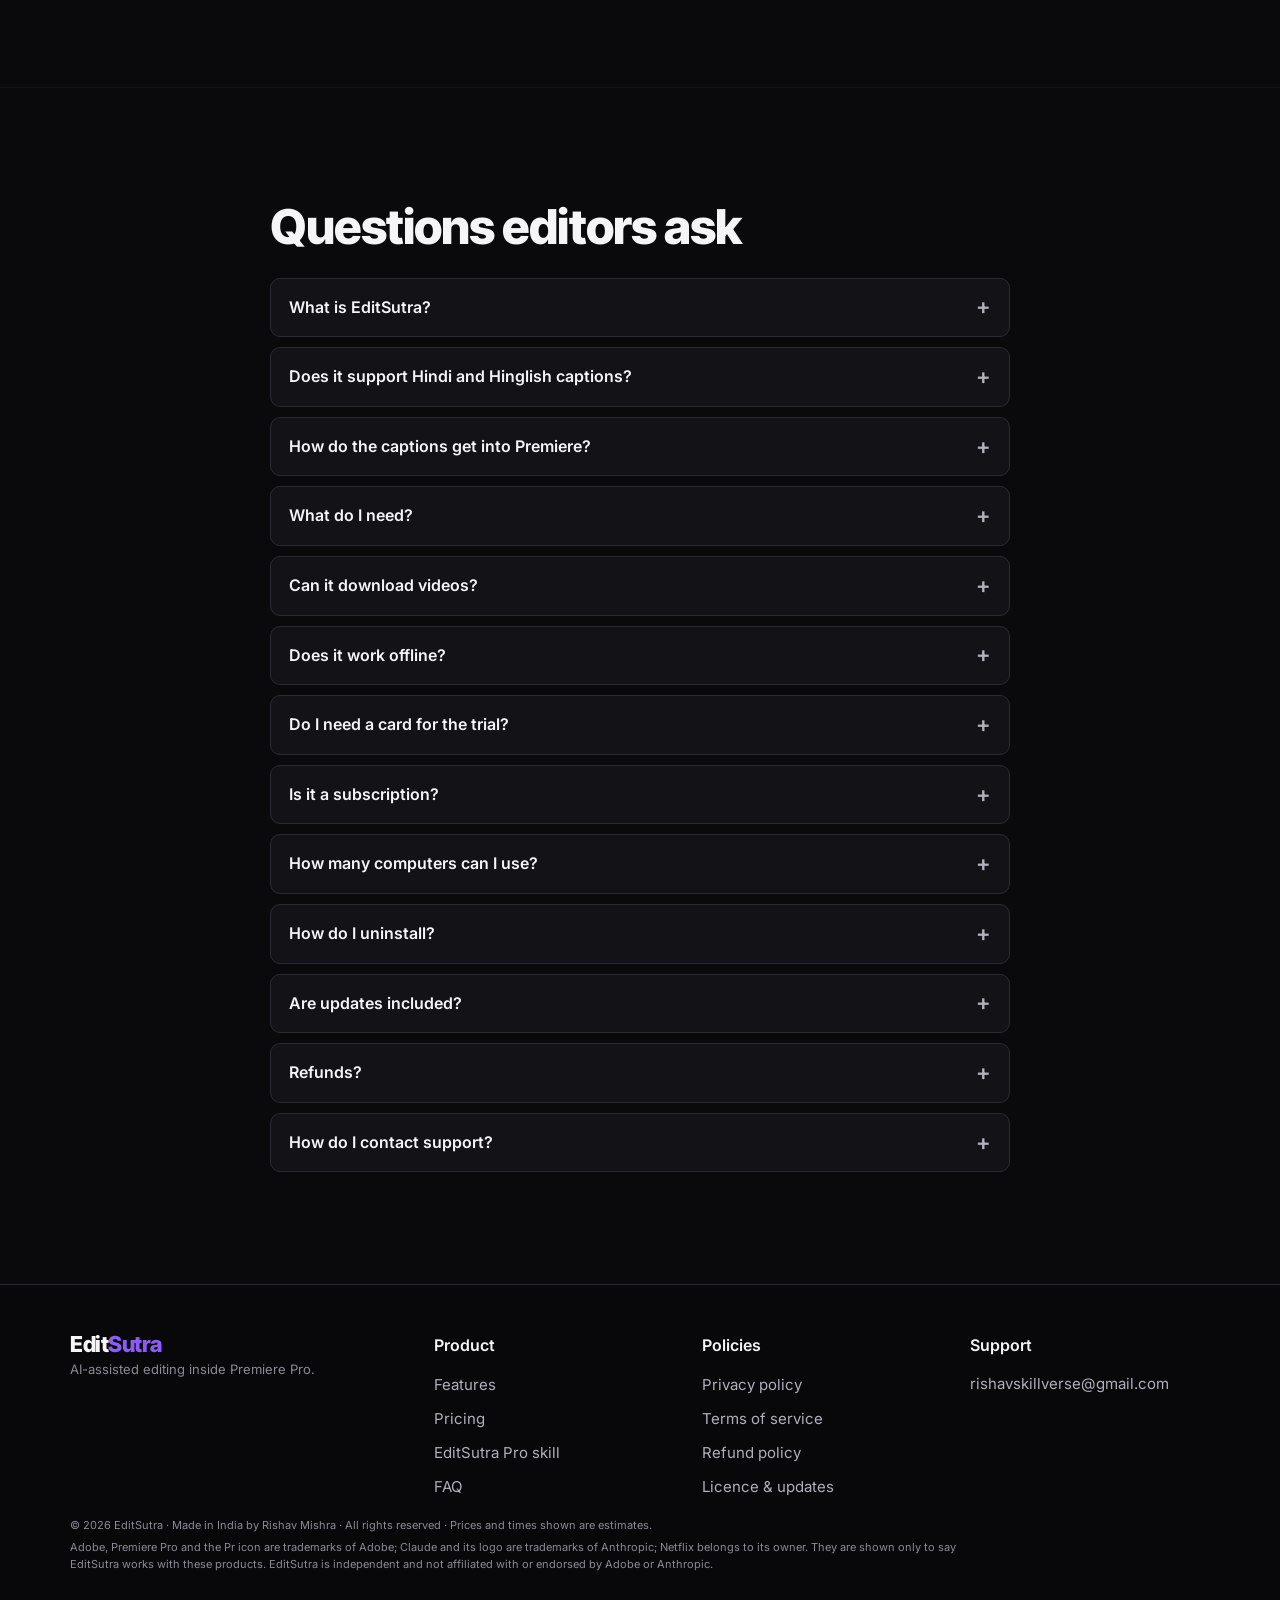
==== commit 8b7a7635: "Promise in offer style, founding badge centred, footer All rights reserved Co-Authored-By: Claude Op" ====
--- a/index.html
+++ b/index.html
@@ -17,7 +17,7 @@
 <link rel="preconnect" href="https://fonts.googleapis.com">
 <link rel="preconnect" href="https://fonts.gstatic.com" crossorigin>
 <link href="https://fonts.googleapis.com/css2?family=Inter+Tight:wght@600;700;800&family=Inter:wght@400;500;600&family=JetBrains+Mono:wght@500;600&display=swap" rel="stylesheet">
-<link rel="stylesheet" href="styles.css?v=53">
+<link rel="stylesheet" href="styles.css?v=54">
 <script type="application/ld+json">{"@context":"https://schema.org","@type":"SoftwareApplication","name":"EditSutra","applicationCategory":"MultimediaApplication","operatingSystem":"macOS, Windows","description":"Editing panel for Adobe Premiere Pro: silence and retake cutting, Hindi, Hinglish and English captions, voice clean-up, music removal, sound design, Shorts, graphics, maps, templates, presets and LUTs. Works offline.","offers":[{"@type":"Offer","price":"999","priceCurrency":"INR","name":"Early Bird Annual"},{"@type":"Offer","price":"129","priceCurrency":"INR","name":"Monthly"},{"@type":"Offer","price":"1499","priceCurrency":"INR","name":"Standard Annual"}],"url":"https://editsutra.github.io/"}</script>
 </head>
 <body>
@@ -239,8 +239,8 @@
       </form>
 
       <div class="promise reveal">
-        <b>The one-hour promise</b>
-        <p>Use every tool free for 7 days on your own footage. If it doesn't save you at least an hour, don't buy. You pay nothing, and your projects stay exactly as they are.</p>
+        <b>The one-hour promise: save an hour on your next video, or pay nothing</b>
+        <p>Install in 2 minutes, drop in your own footage, and let EditSutra cut silences, retakes and captions for you. Use every tool free for 7 days, no card needed. If it doesn't save you at least one hour, don't buy. You lose nothing, and your projects stay exactly as they are.</p>
       </div>
       <ul class="pay-trust reveal" aria-label="How paying works">
         <li><b>Pay in rupees</b>UPI, GPay, PhonePe, Paytm or card</li>
@@ -325,7 +325,7 @@
     <nav aria-label="Support"><p>Support</p><span id="foot-support" class="fine">rishavskillverse@gmail.com</span></nav>
   </div>
   <div class="wrap legal">
-    <p>© 2026 EditSutra · Made in India by Rishav Mishra · Prices and times shown are estimates.</p>
+    <p>© 2026 EditSutra · Made in India by Rishav Mishra · All rights reserved · Prices and times shown are estimates.</p>
     <p class="disc">Adobe, Premiere Pro and the Pr icon are trademarks of Adobe; Claude and its logo are trademarks of Anthropic; Netflix belongs to its owner. They are shown only to say EditSutra works with these products. EditSutra is independent and not affiliated with or endorsed by Adobe or Anthropic.</p>
   </div>
 </footer>
--- a/styles.css
+++ b/styles.css
@@ -185,7 +185,7 @@
 .plan .ticks { margin: 4px 0 24px; }
 @media (max-width: 899px) { .plan-hot { order: -1; } }
 .plan-hot { border-color: rgba(139, 92, 246, .6); background: linear-gradient(180deg, #1c1433, var(--surface) 40%); box-shadow: 0 30px 80px -30px rgba(124, 58, 237, .45); padding: 34px 26px; }
-.plan-badge { display: inline-block; align-self: flex-start; padding: 5px 12px; border-radius: 99px; background: var(--accent); color: var(--accent-ink); font-size: 13px; font-weight: 700; margin-bottom: 16px; }
+.plan-badge { display: inline-block; align-self: center; padding: 5px 12px; border-radius: 99px; background: var(--accent); color: var(--accent-ink); font-size: 13px; font-weight: 700; margin-bottom: 16px; }
 .plan-badge.soon { background: var(--surface-2); color: var(--accent-soft); border: 1px solid var(--line-2); margin: 0 8px 0 0; }
 .plan-name { font: 700 18px var(--head); margin-bottom: 8px; }
 .deal { display: flex; align-items: baseline; flex-wrap: wrap; gap: 8px; margin-bottom: 8px; }
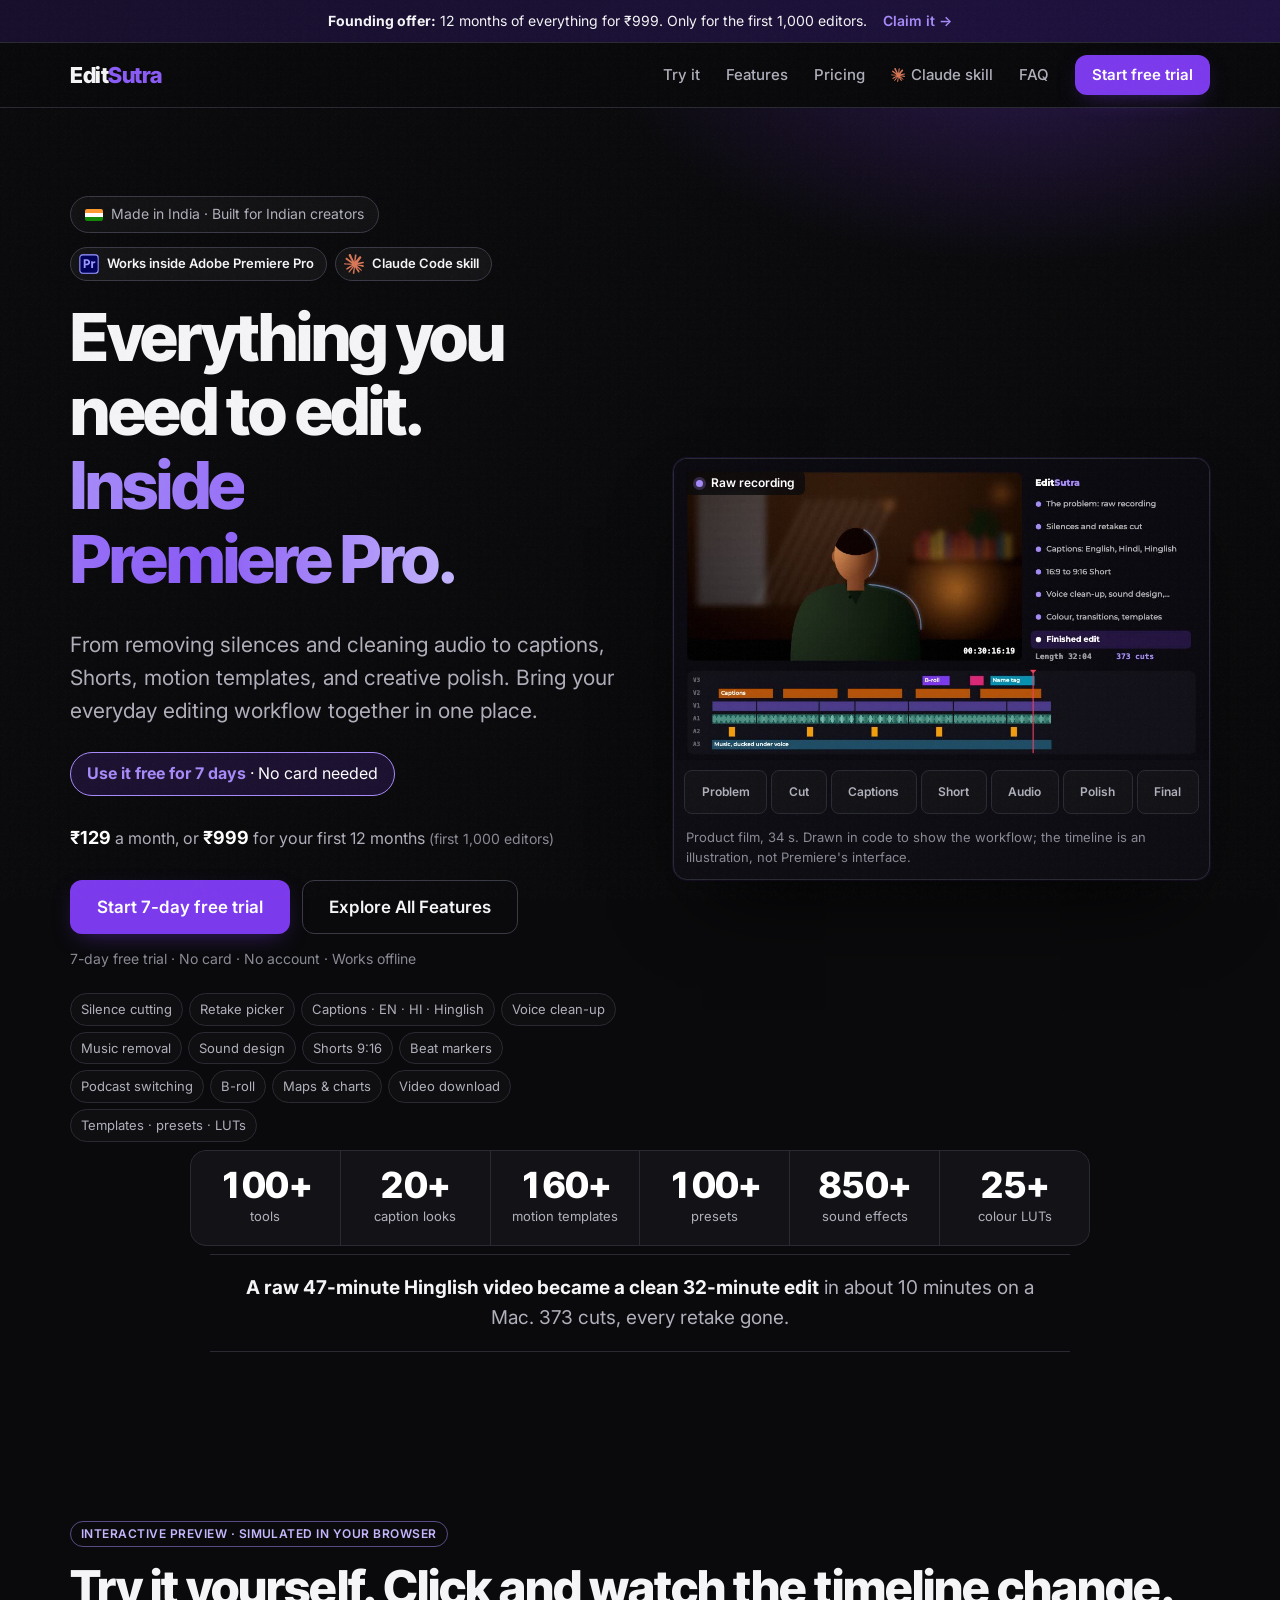
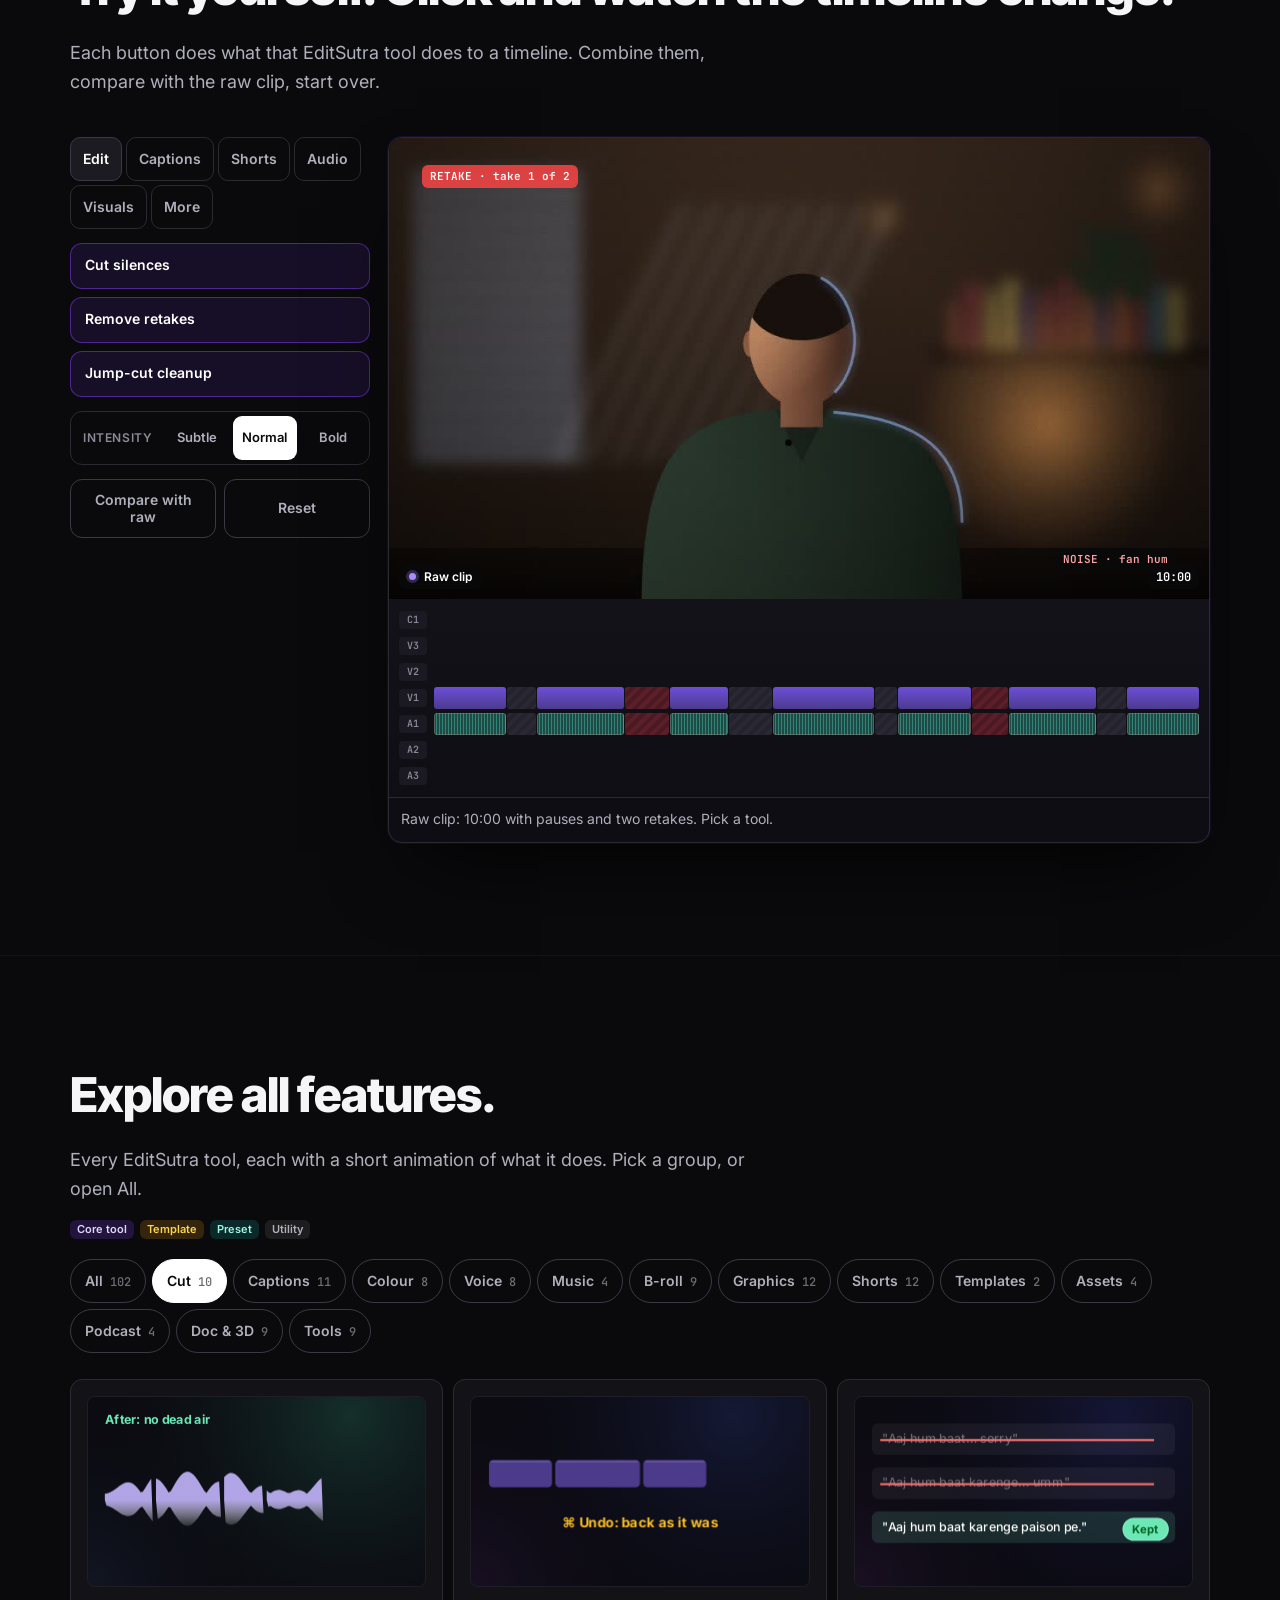
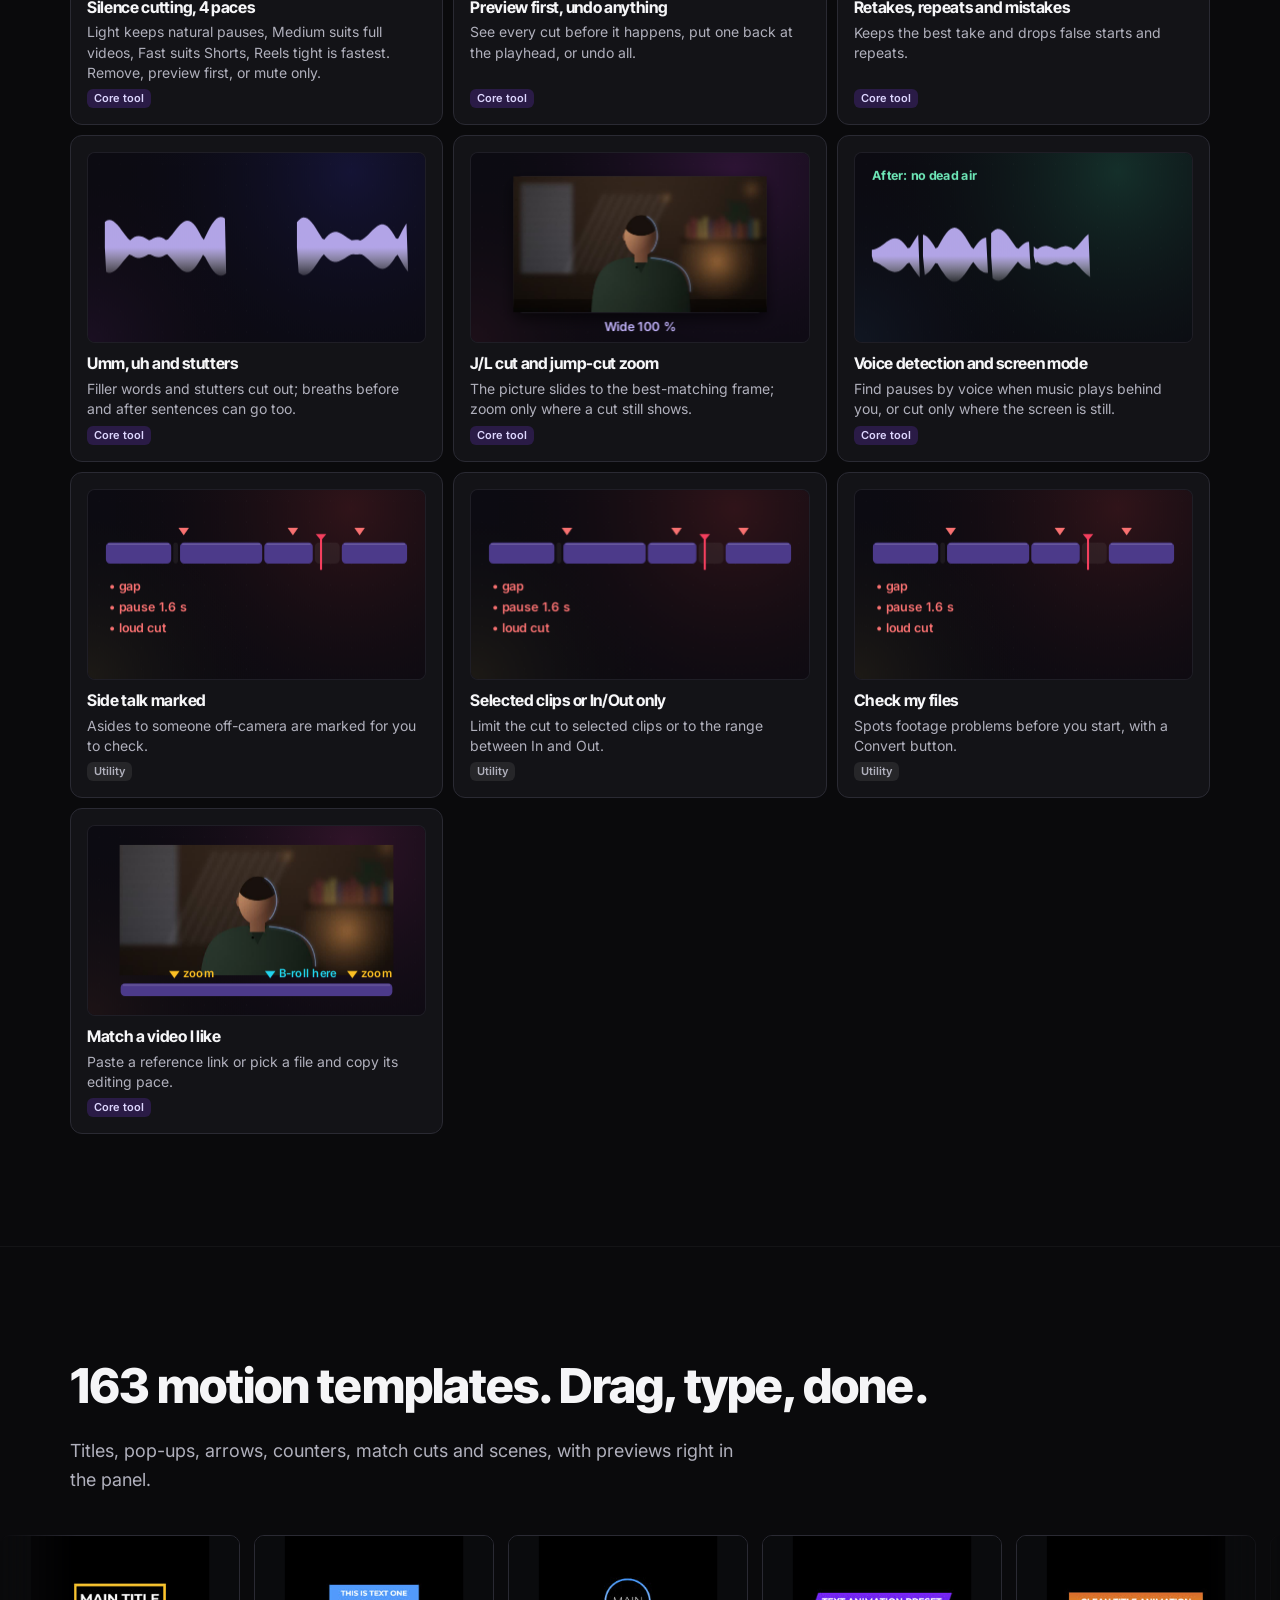
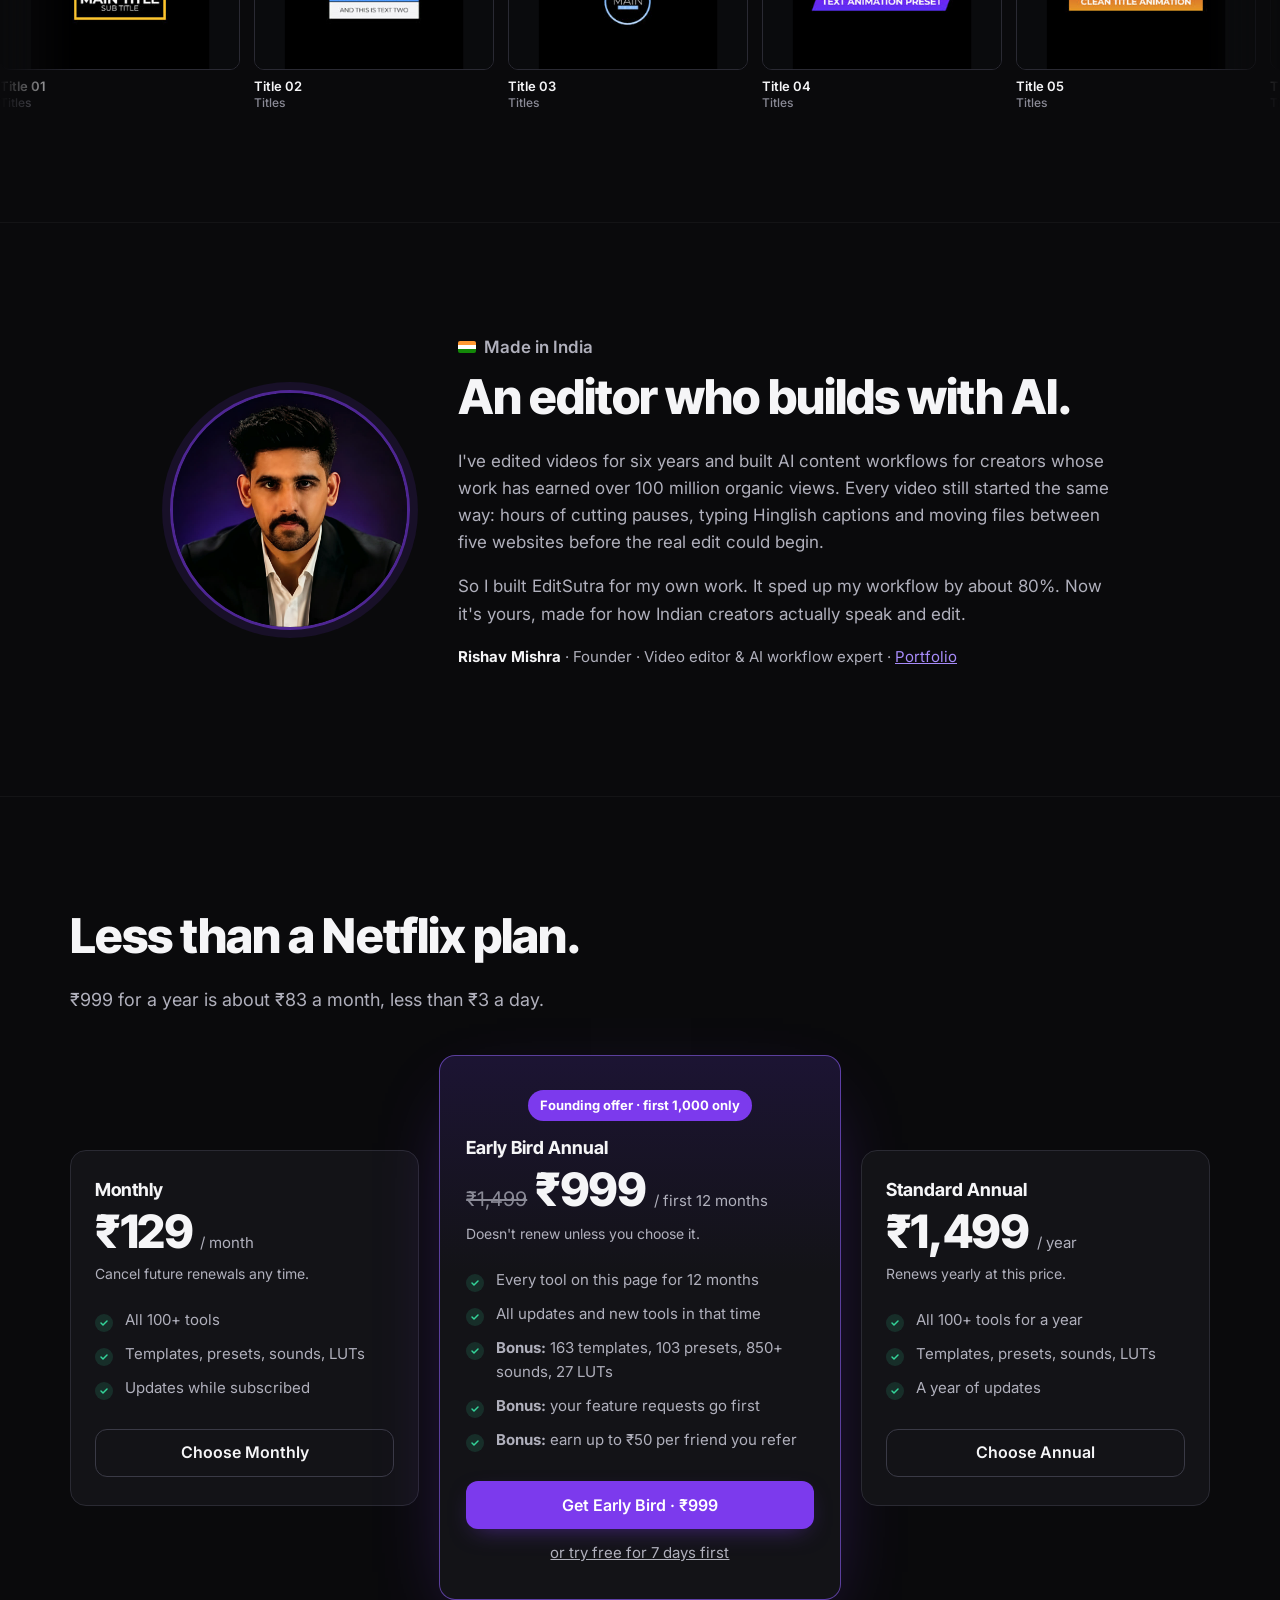
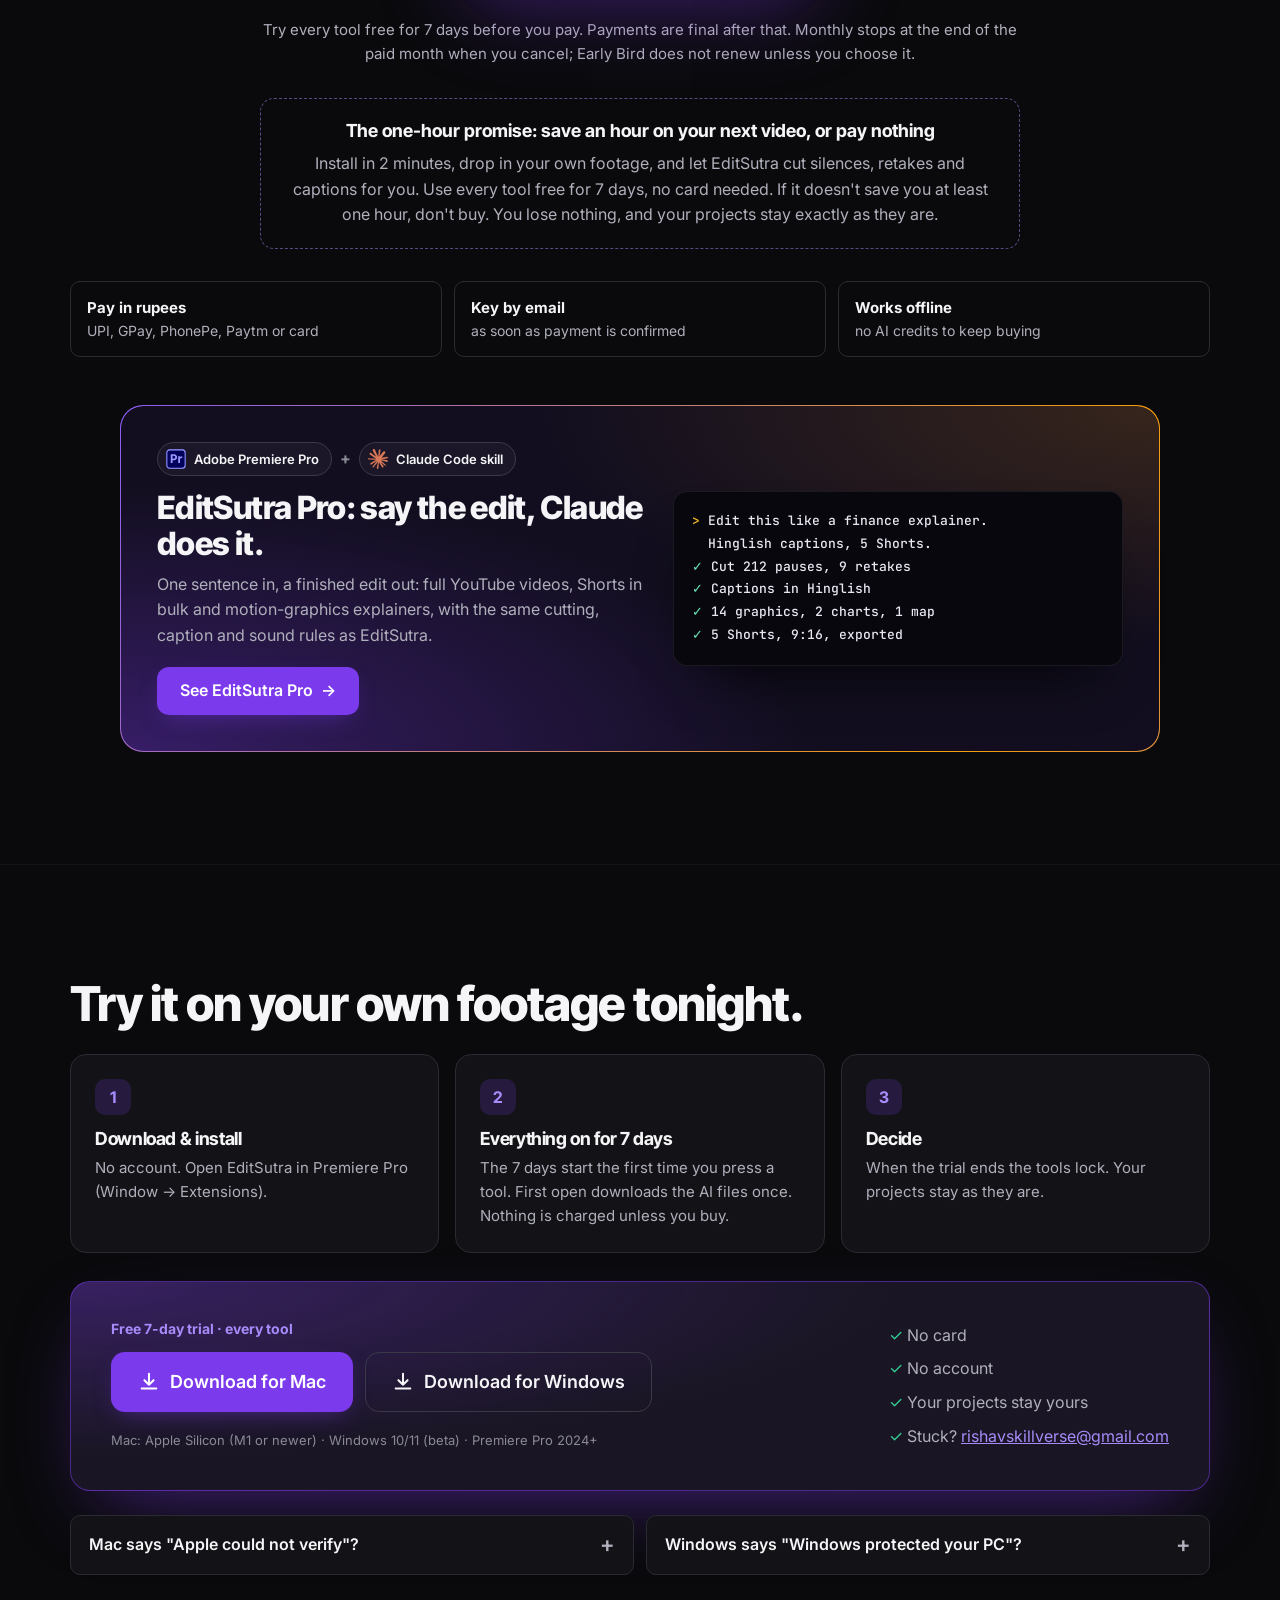
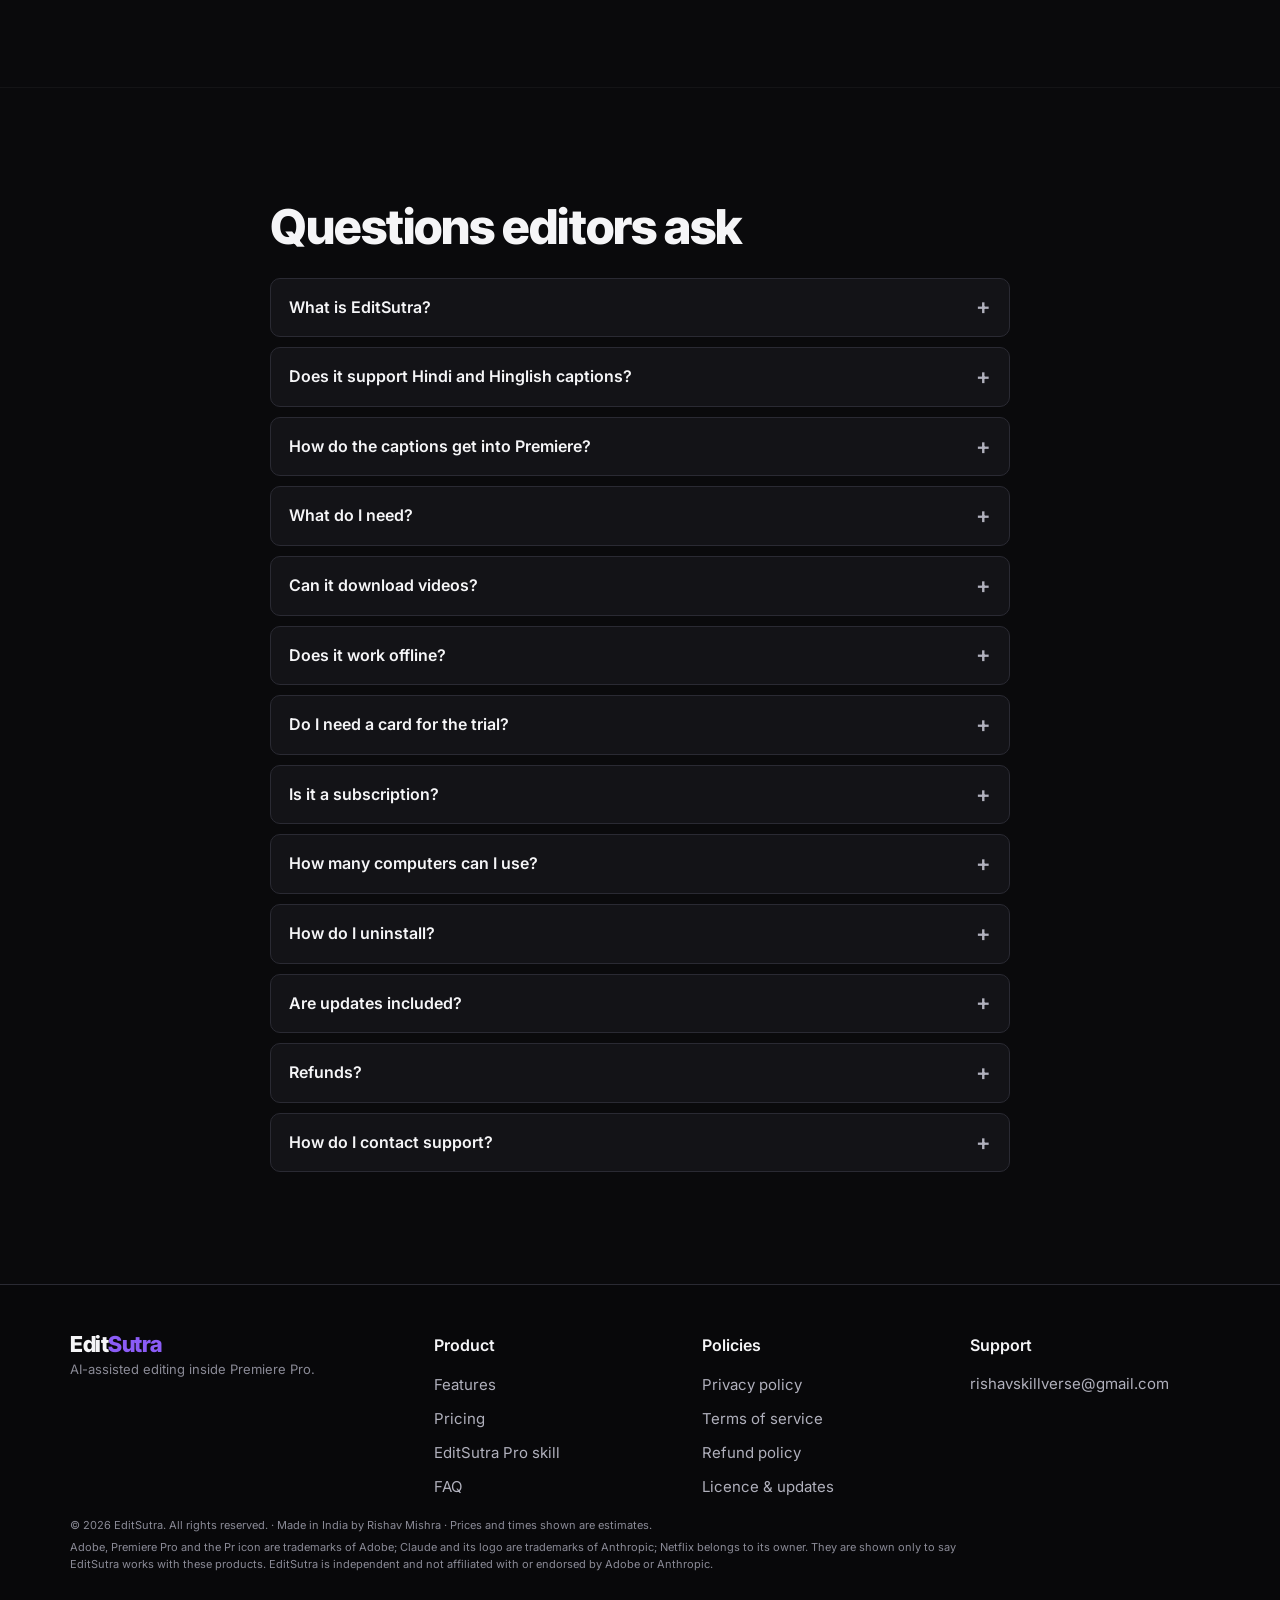
==== commit 14c48393: "Footer: standard All rights reserved wording Co-Authored-By: Claude Opus 5.5 <noreply@anthropic.com>" ====
--- a/index.html
+++ b/index.html
@@ -325,7 +325,7 @@
     <nav aria-label="Support"><p>Support</p><span id="foot-support" class="fine">rishavskillverse@gmail.com</span></nav>
   </div>
   <div class="wrap legal">
-    <p>© 2026 EditSutra · Made in India by Rishav Mishra · All rights reserved · Prices and times shown are estimates.</p>
+    <p>© 2026 EditSutra. All rights reserved. · Made in India by Rishav Mishra · Prices and times shown are estimates.</p>
     <p class="disc">Adobe, Premiere Pro and the Pr icon are trademarks of Adobe; Claude and its logo are trademarks of Anthropic; Netflix belongs to its owner. They are shown only to say EditSutra works with these products. EditSutra is independent and not affiliated with or endorsed by Adobe or Anthropic.</p>
   </div>
 </footer>
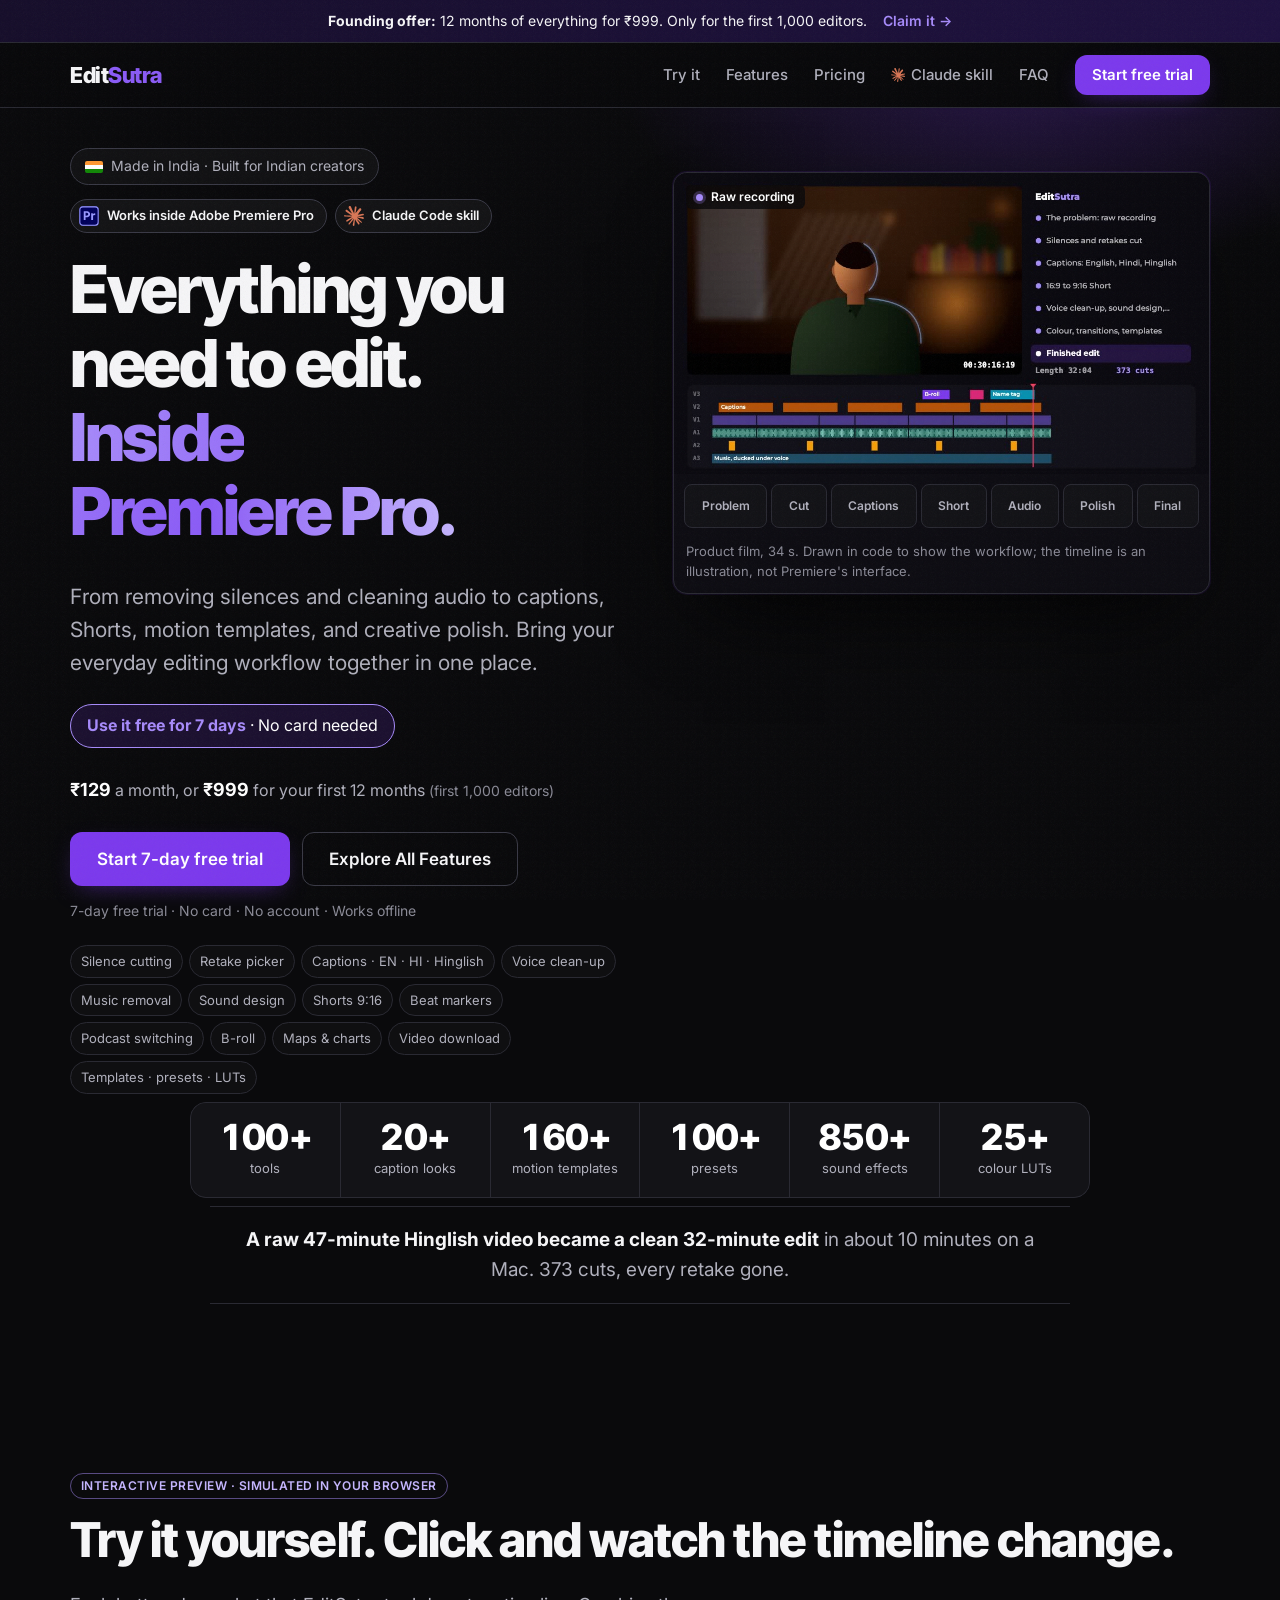
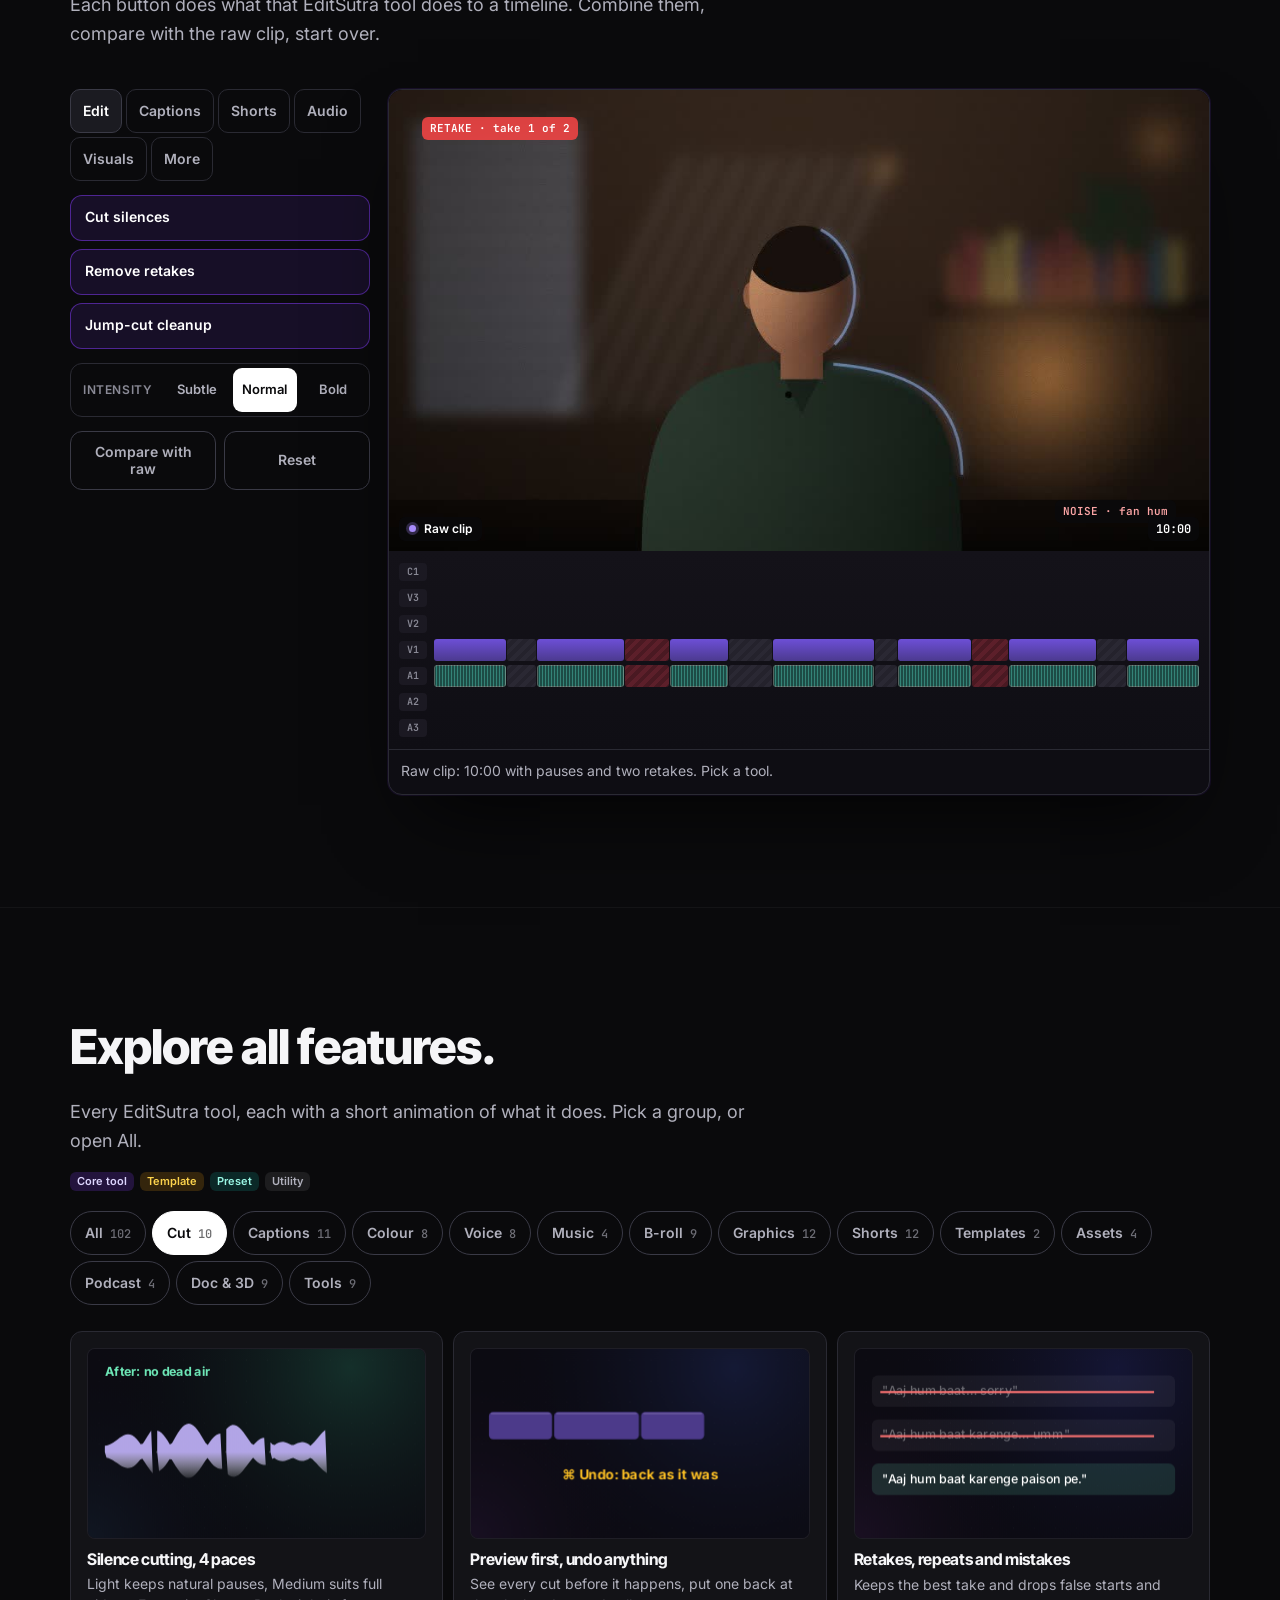
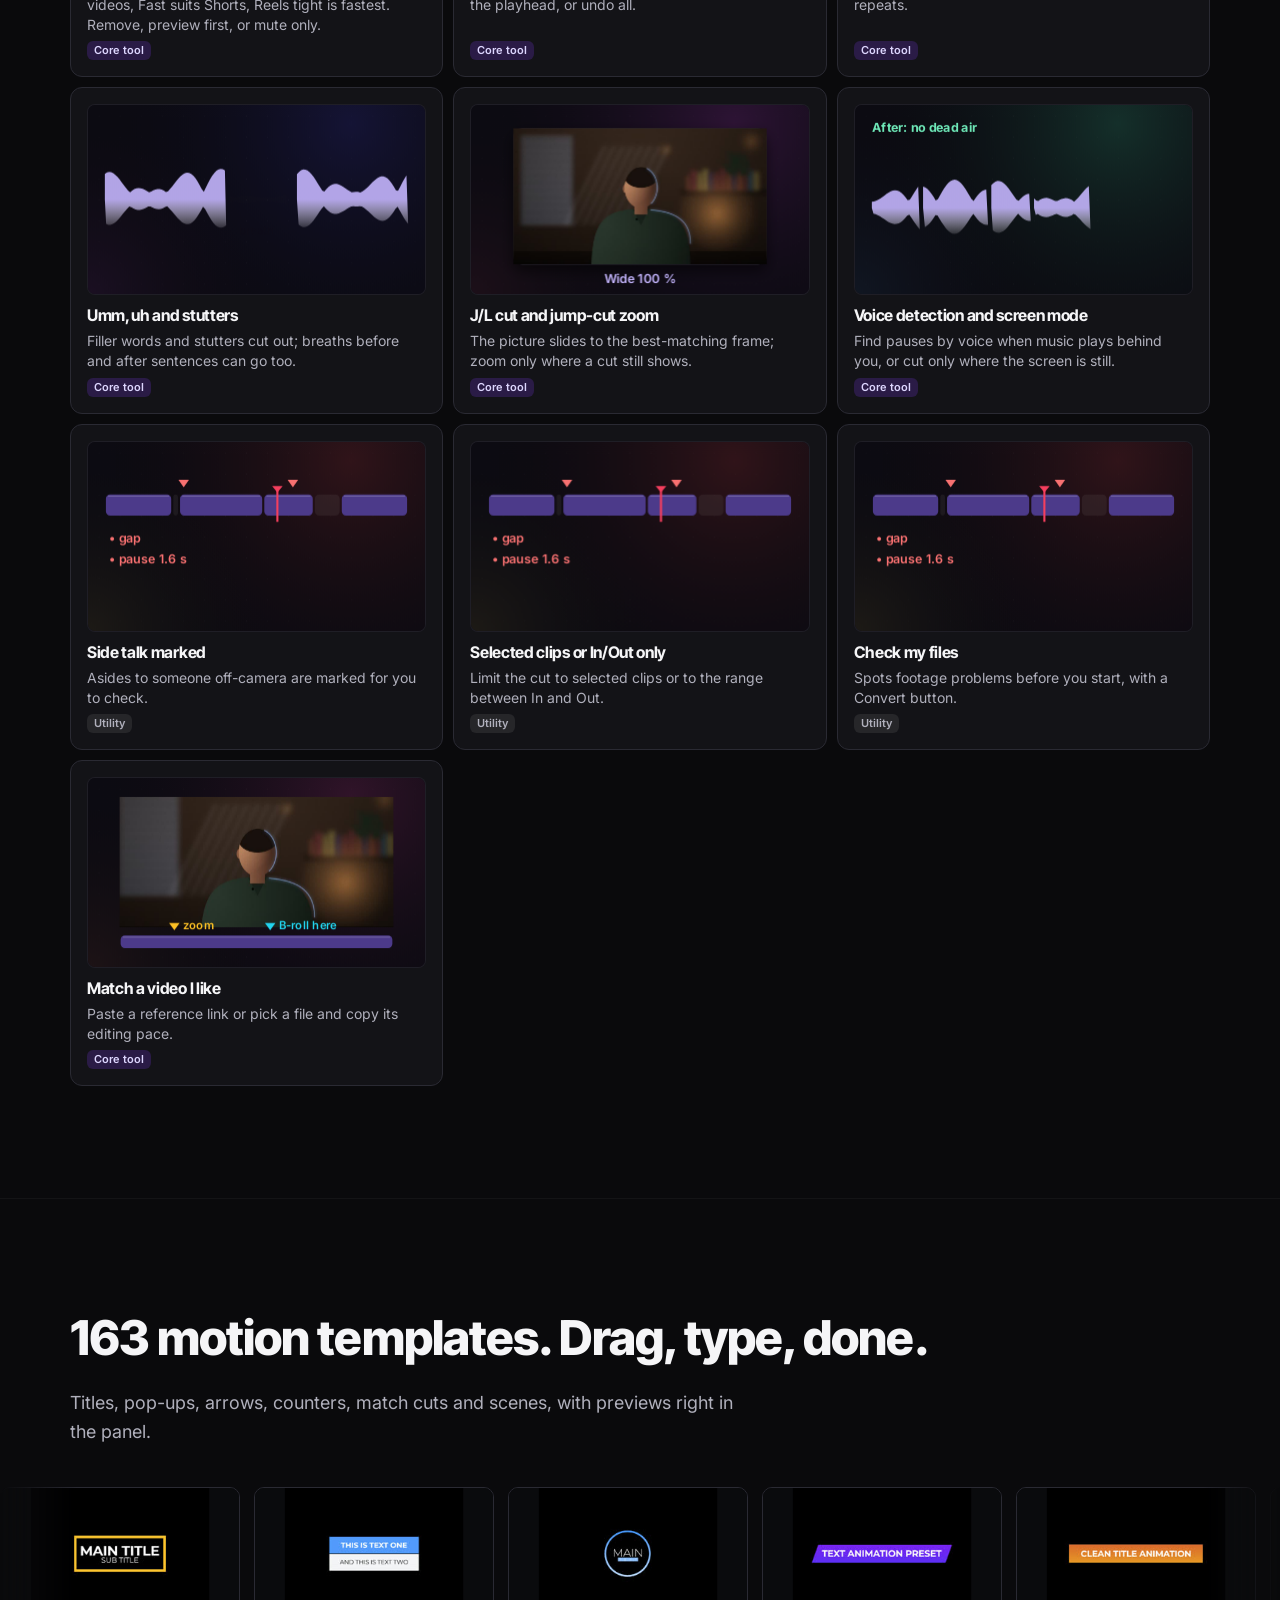
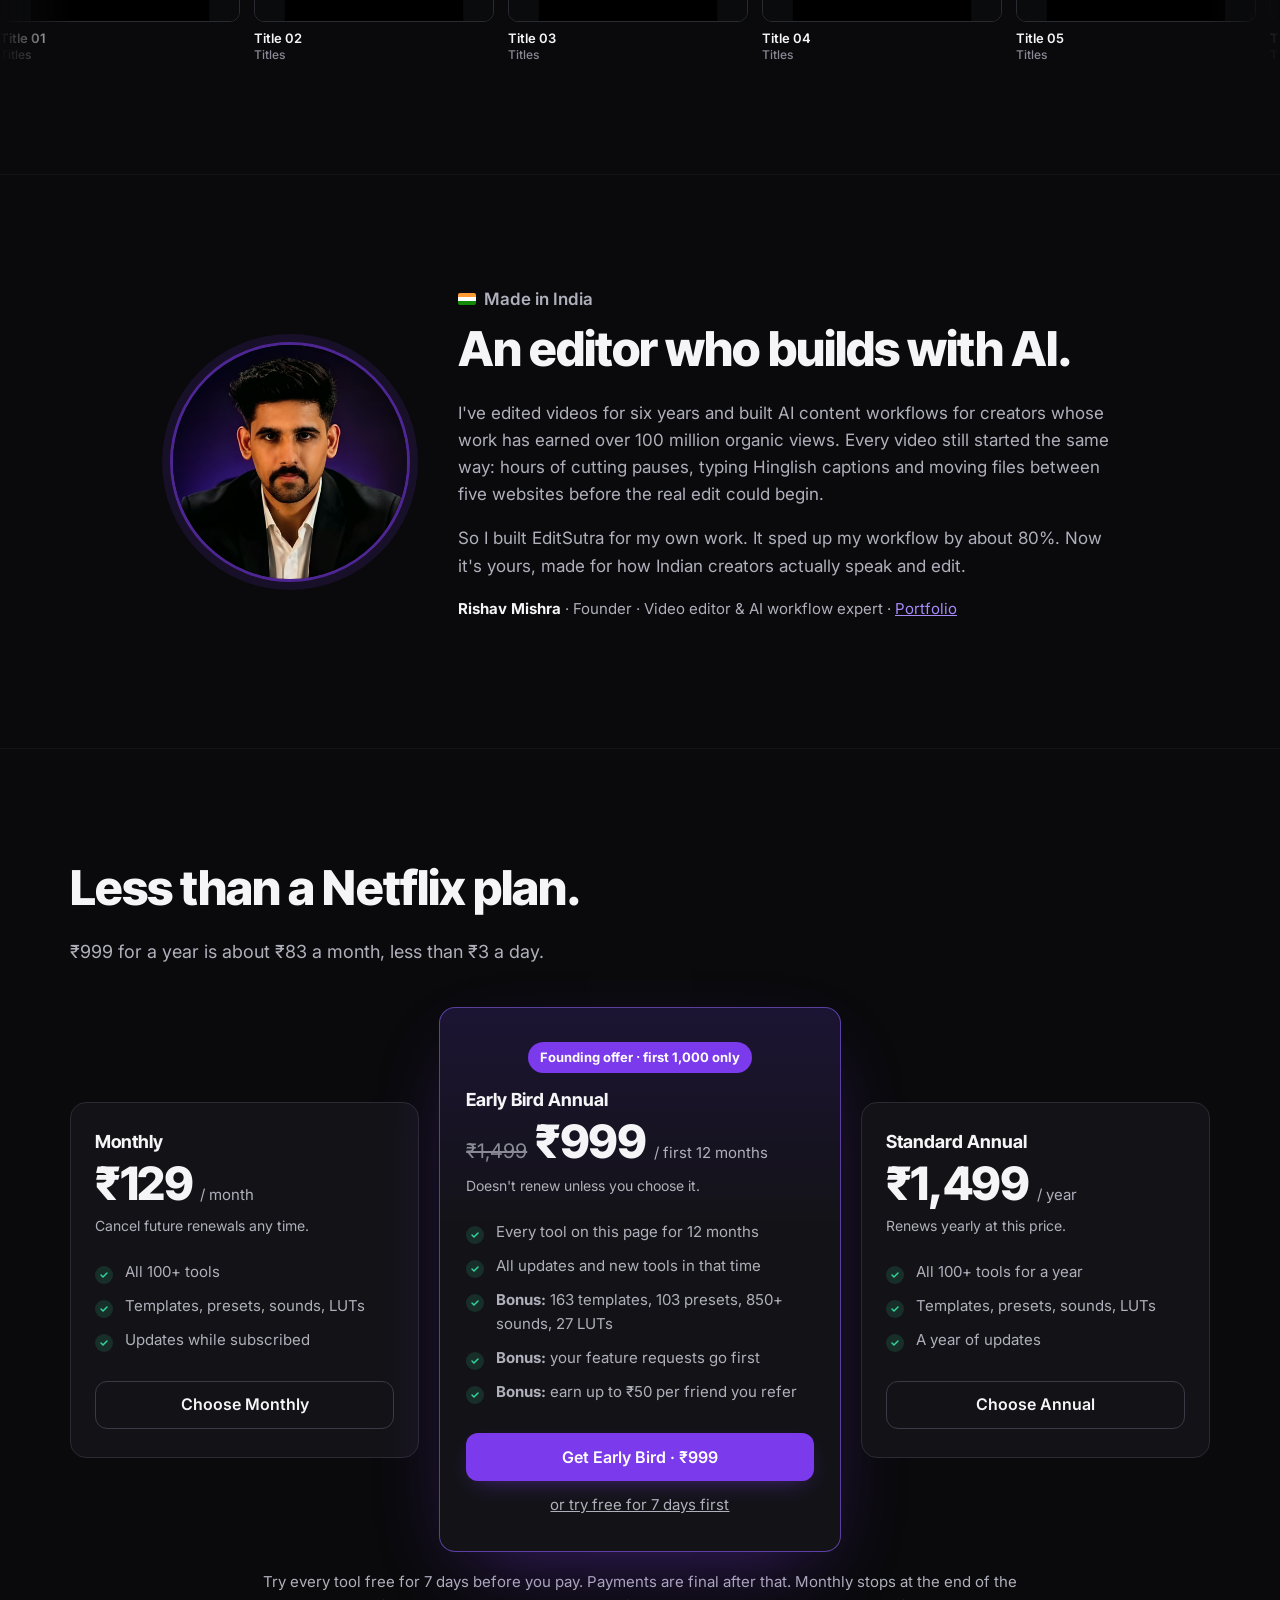
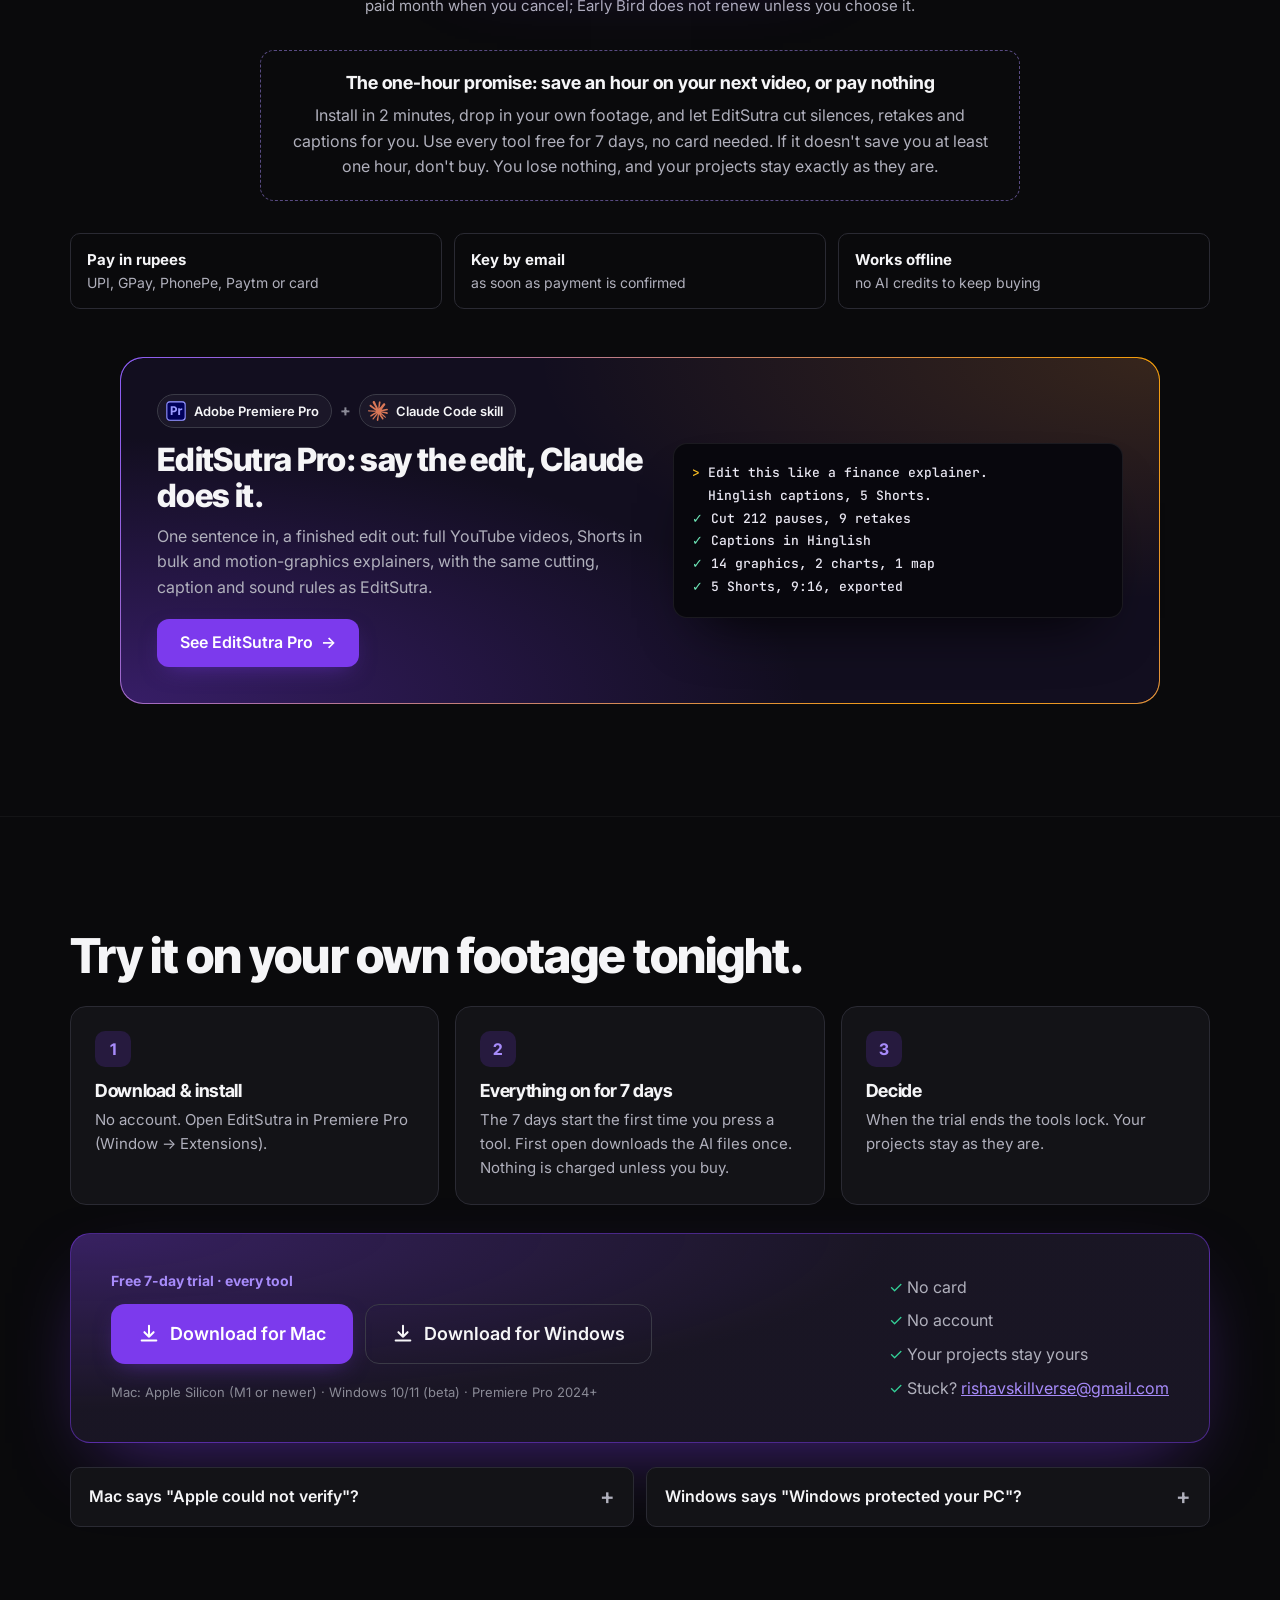
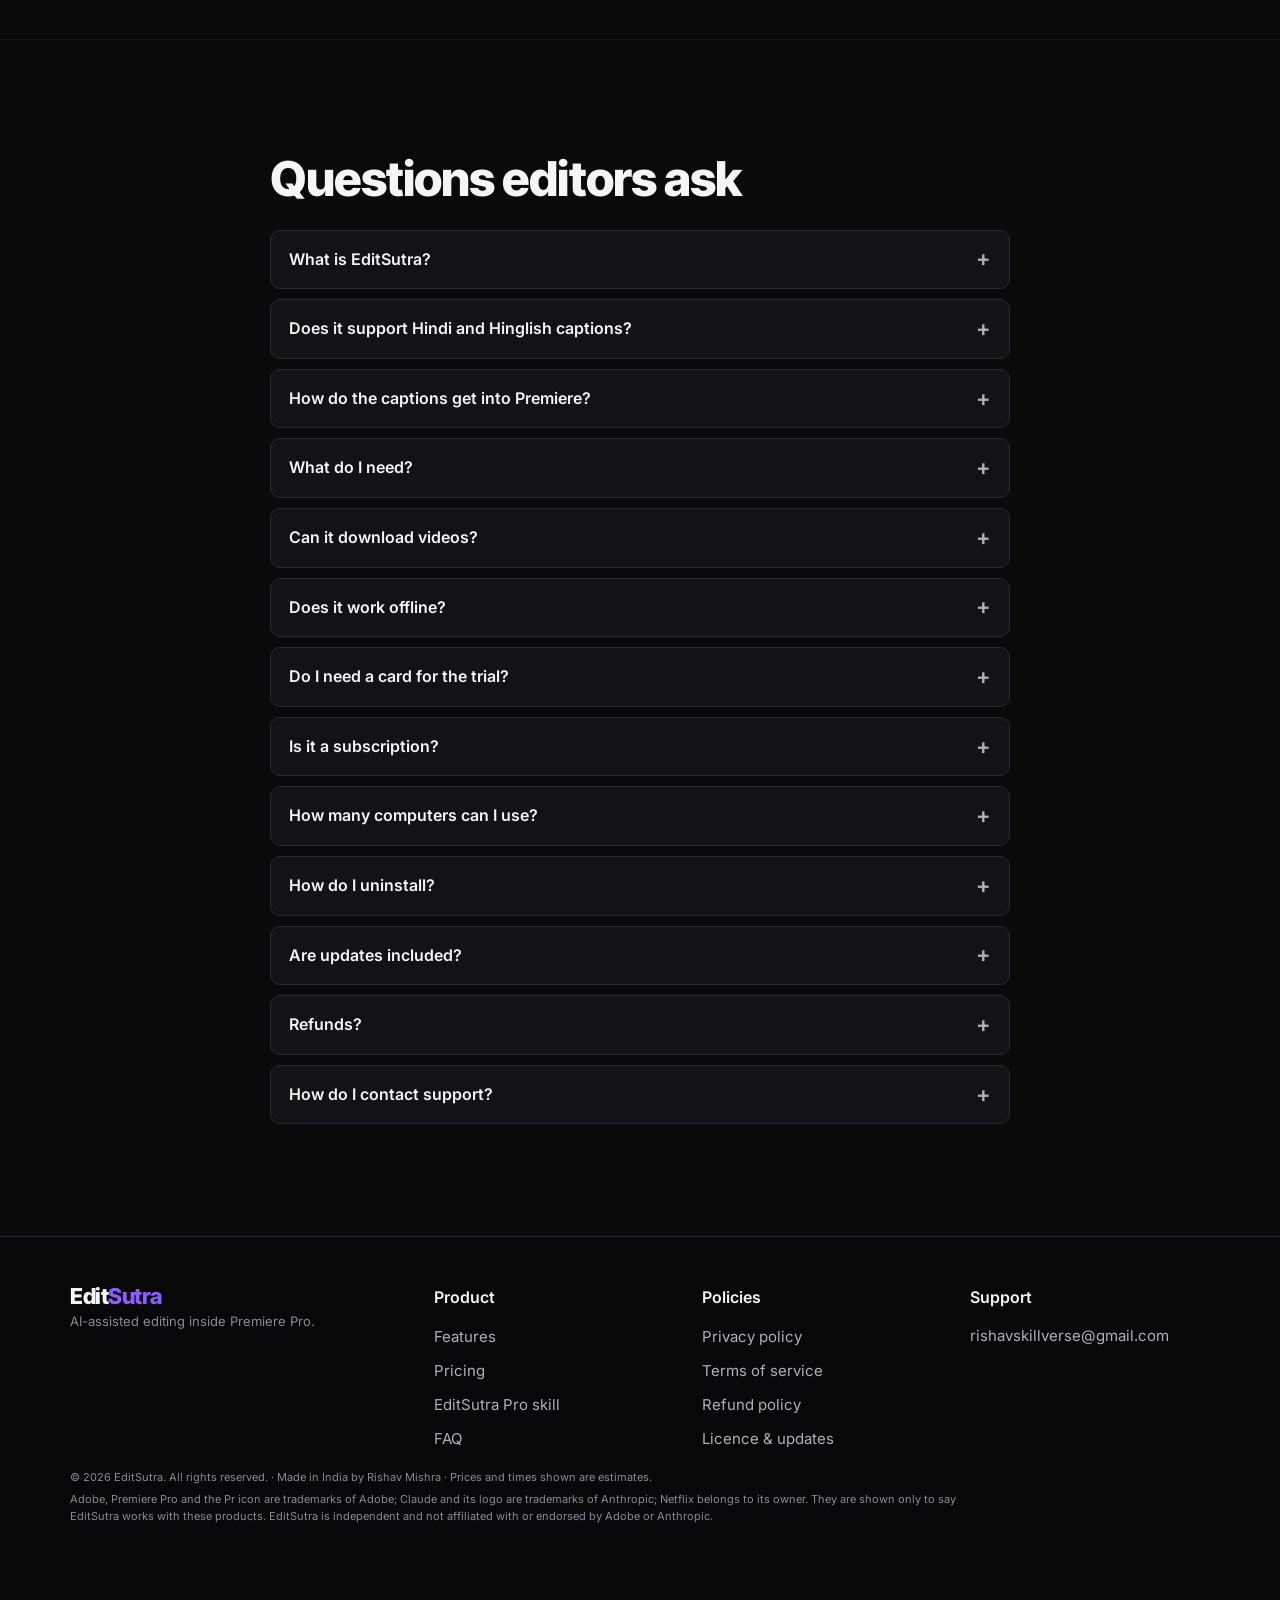
==== commit 89f36ab8: "Wide screens: less empty space on top and sides; hero film at top right Co-Authored-By: Claude Opus " ====
--- a/index.html
+++ b/index.html
@@ -17,7 +17,7 @@
 <link rel="preconnect" href="https://fonts.googleapis.com">
 <link rel="preconnect" href="https://fonts.gstatic.com" crossorigin>
 <link href="https://fonts.googleapis.com/css2?family=Inter+Tight:wght@600;700;800&family=Inter:wght@400;500;600&family=JetBrains+Mono:wght@500;600&display=swap" rel="stylesheet">
-<link rel="stylesheet" href="styles.css?v=54">
+<link rel="stylesheet" href="styles.css?v=55">
 <script type="application/ld+json">{"@context":"https://schema.org","@type":"SoftwareApplication","name":"EditSutra","applicationCategory":"MultimediaApplication","operatingSystem":"macOS, Windows","description":"Editing panel for Adobe Premiere Pro: silence and retake cutting, Hindi, Hinglish and English captions, voice clean-up, music removal, sound design, Shorts, graphics, maps, templates, presets and LUTs. Works offline.","offers":[{"@type":"Offer","price":"999","priceCurrency":"INR","name":"Early Bird Annual"},{"@type":"Offer","price":"129","priceCurrency":"INR","name":"Monthly"},{"@type":"Offer","price":"1499","priceCurrency":"INR","name":"Standard Annual"}],"url":"https://editsutra.github.io/"}</script>
 </head>
 <body>
--- a/styles.css
+++ b/styles.css
@@ -858,3 +858,6 @@
 
 .trial-hl { display: inline-block; margin: 4px 0 14px; padding: 8px 16px; border-radius: 99px; border: 1px solid var(--accent-soft); background: rgba(124, 58, 237, .16); color: #fff; font-size: 16px; }
 .trial-hl b { color: var(--accent-soft); }
+/* Wide screens: less empty space on top and at the sides (owner 2026-11-16) */
+@media (min-width: 980px) { .hero { padding: 40px 0 56px; } .hero-grid { align-items: start; } .hero-media { margin-top: 24px; } }
+@media (min-width: 1400px) { .wrap { max-width: 1340px; } }
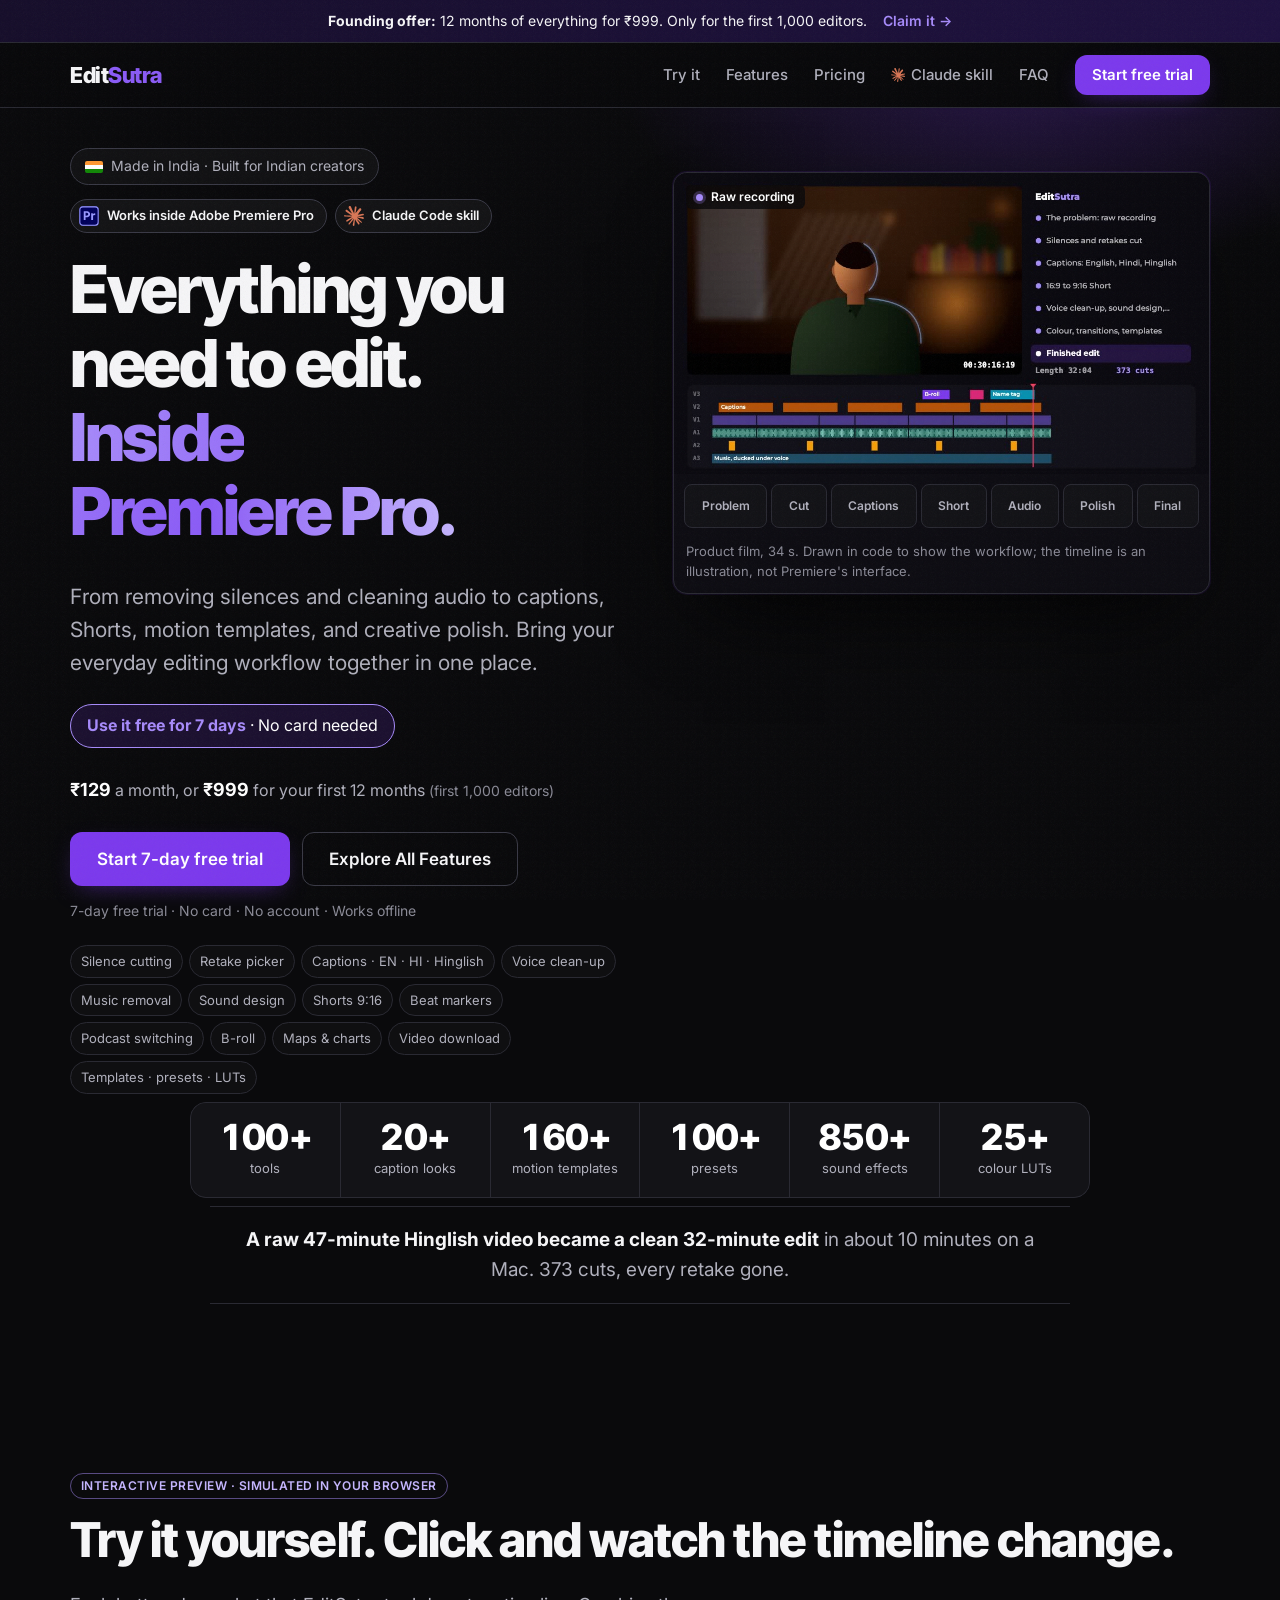
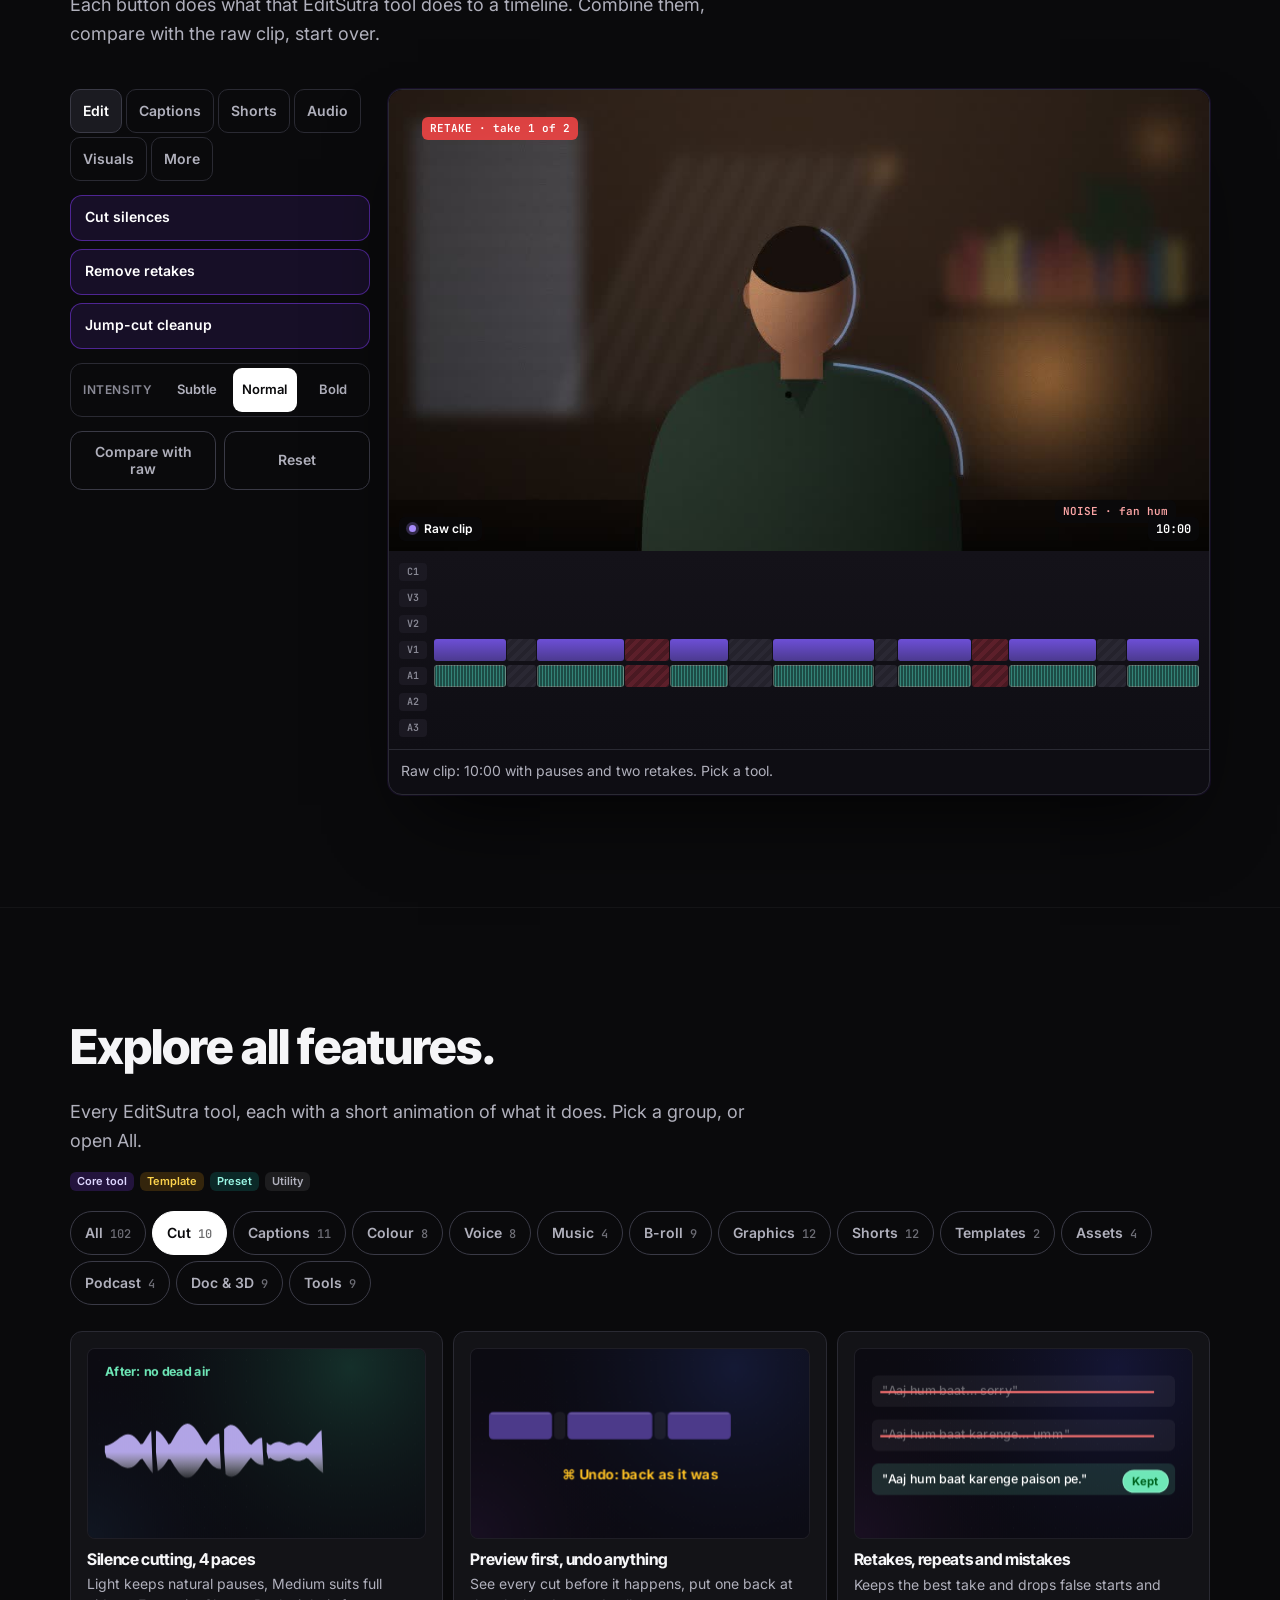
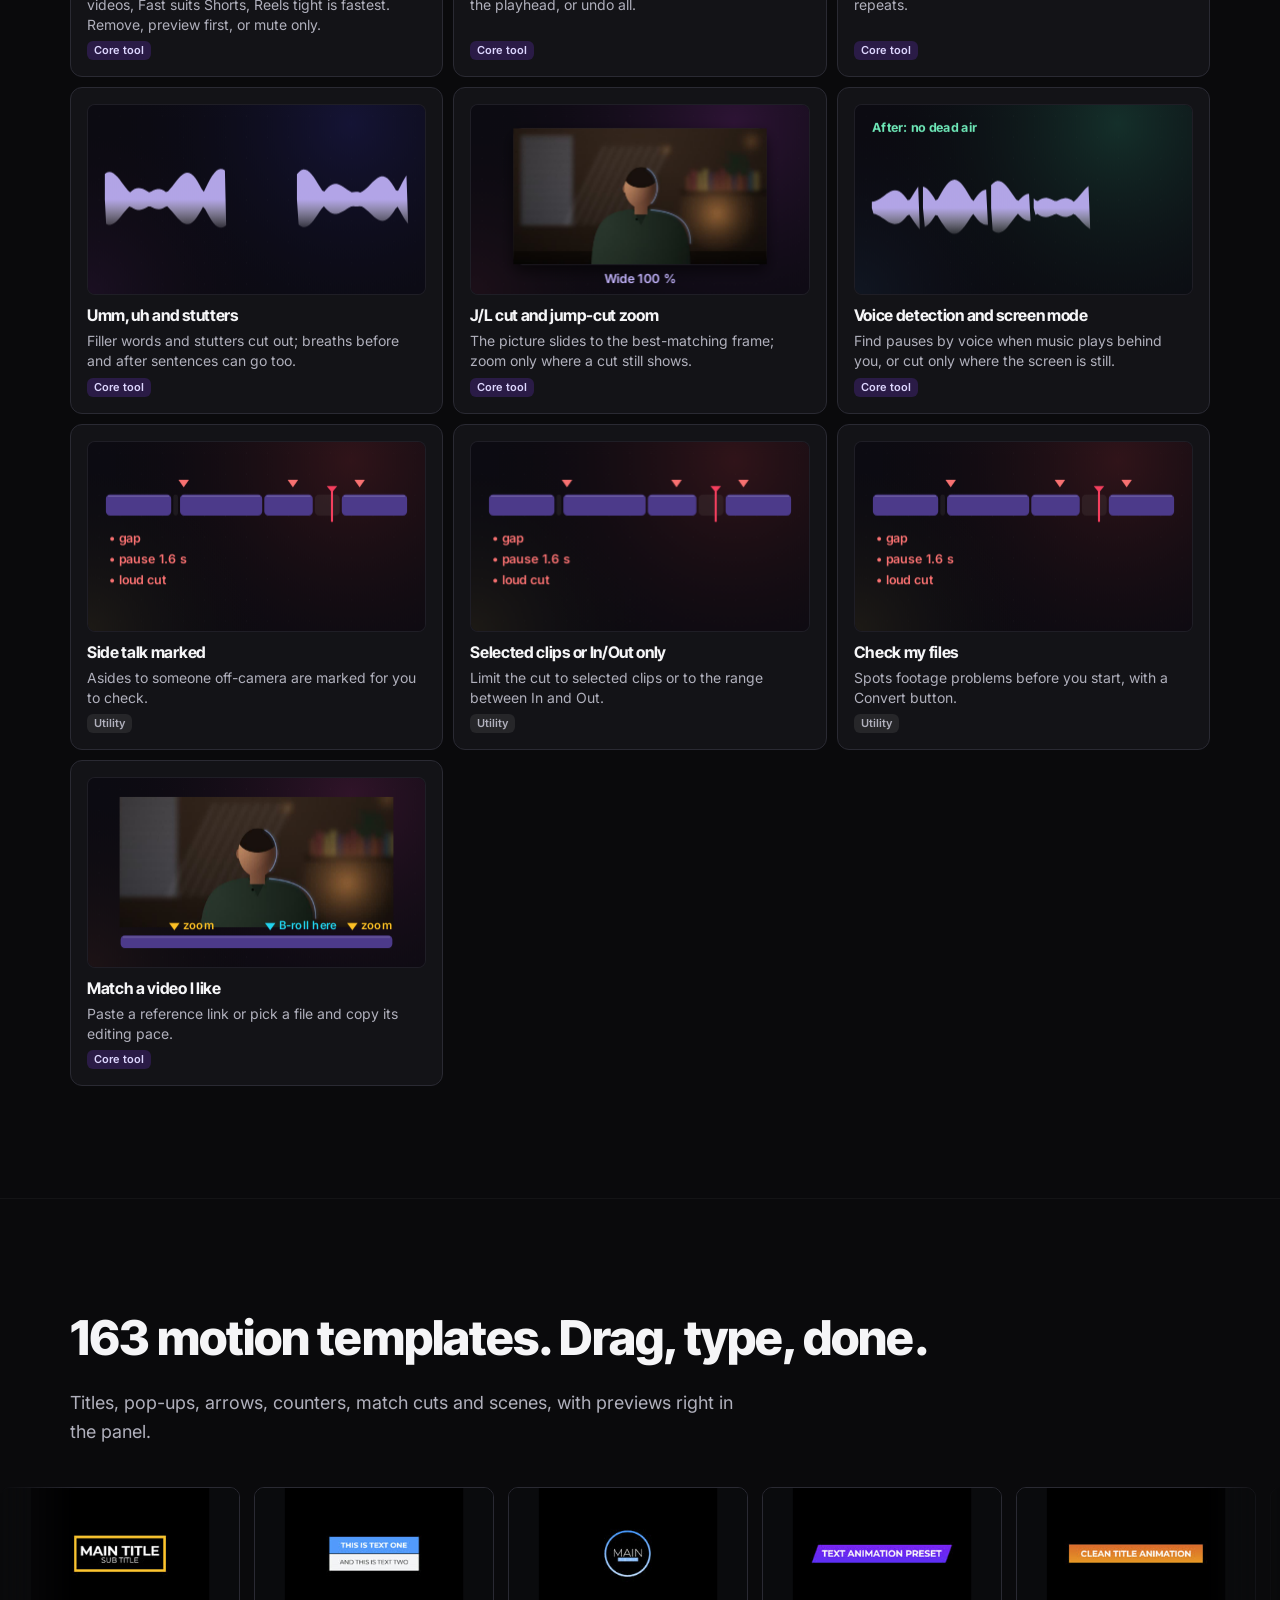
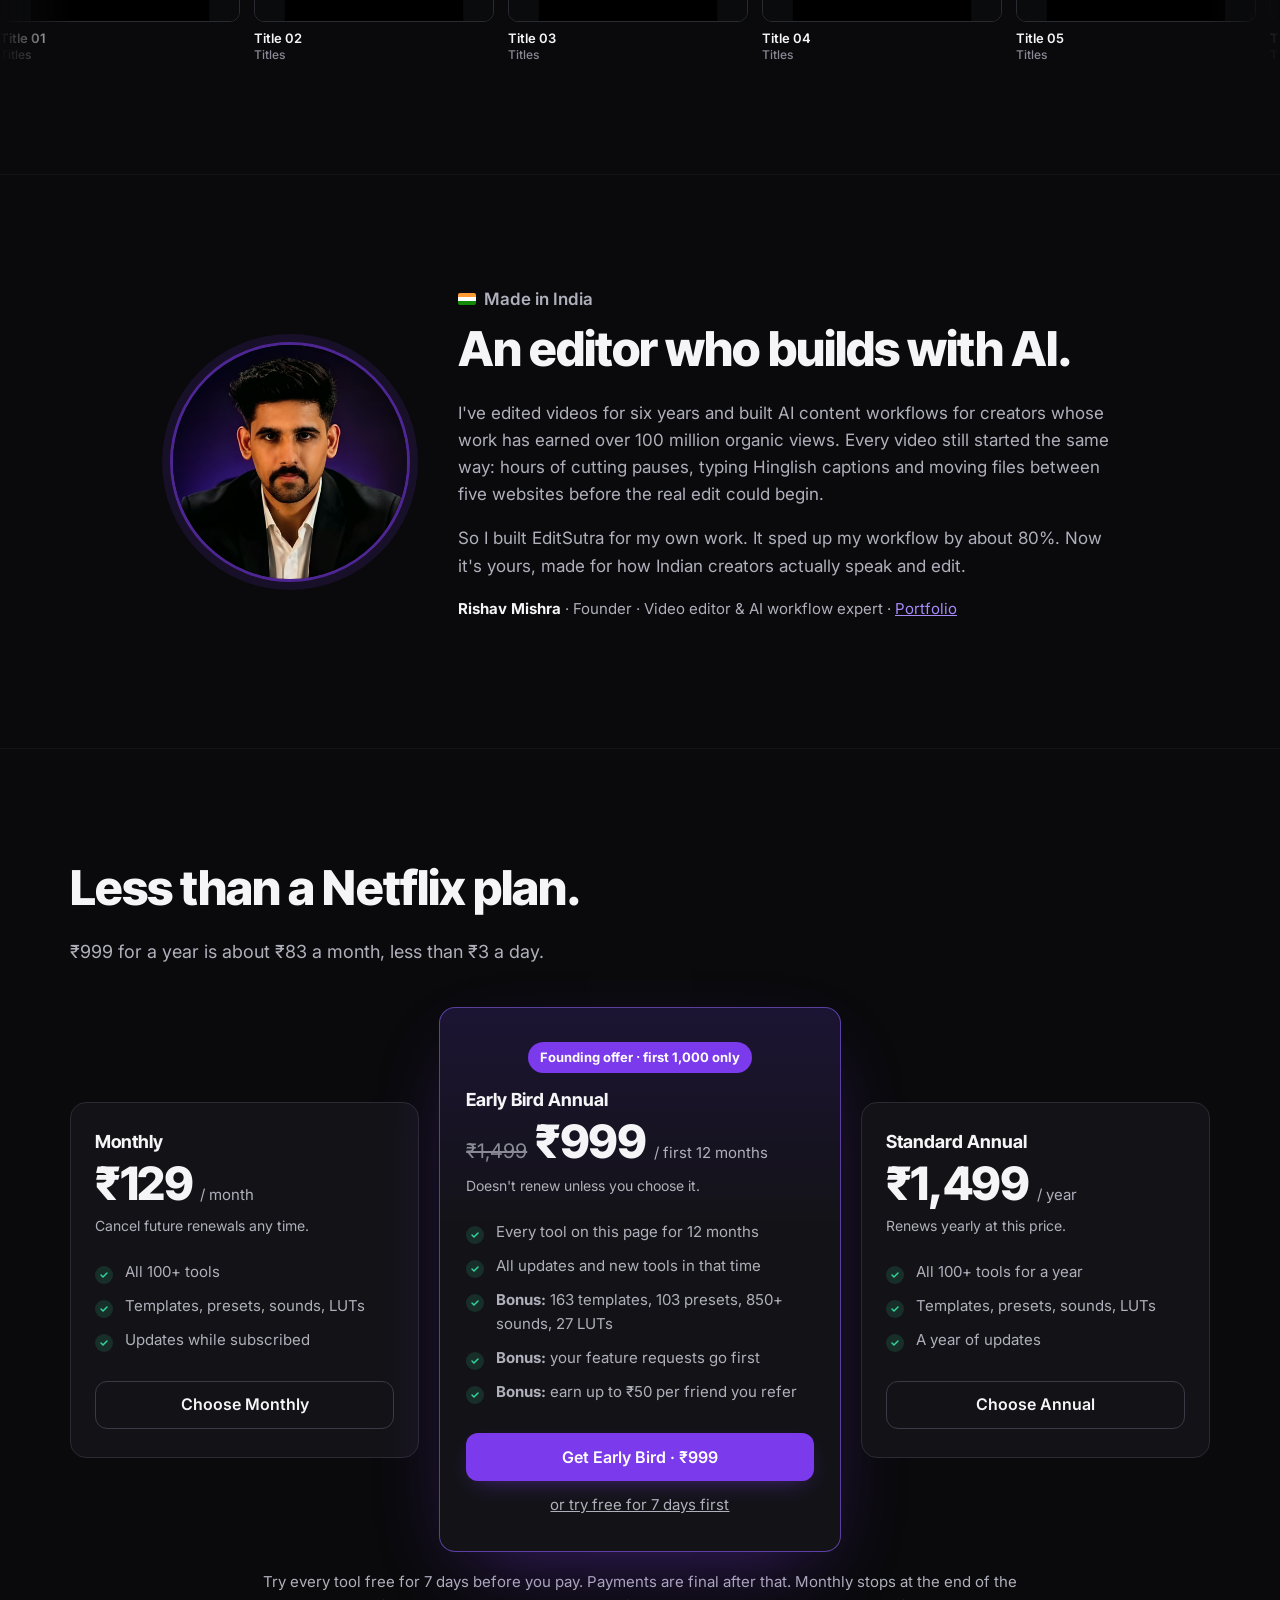
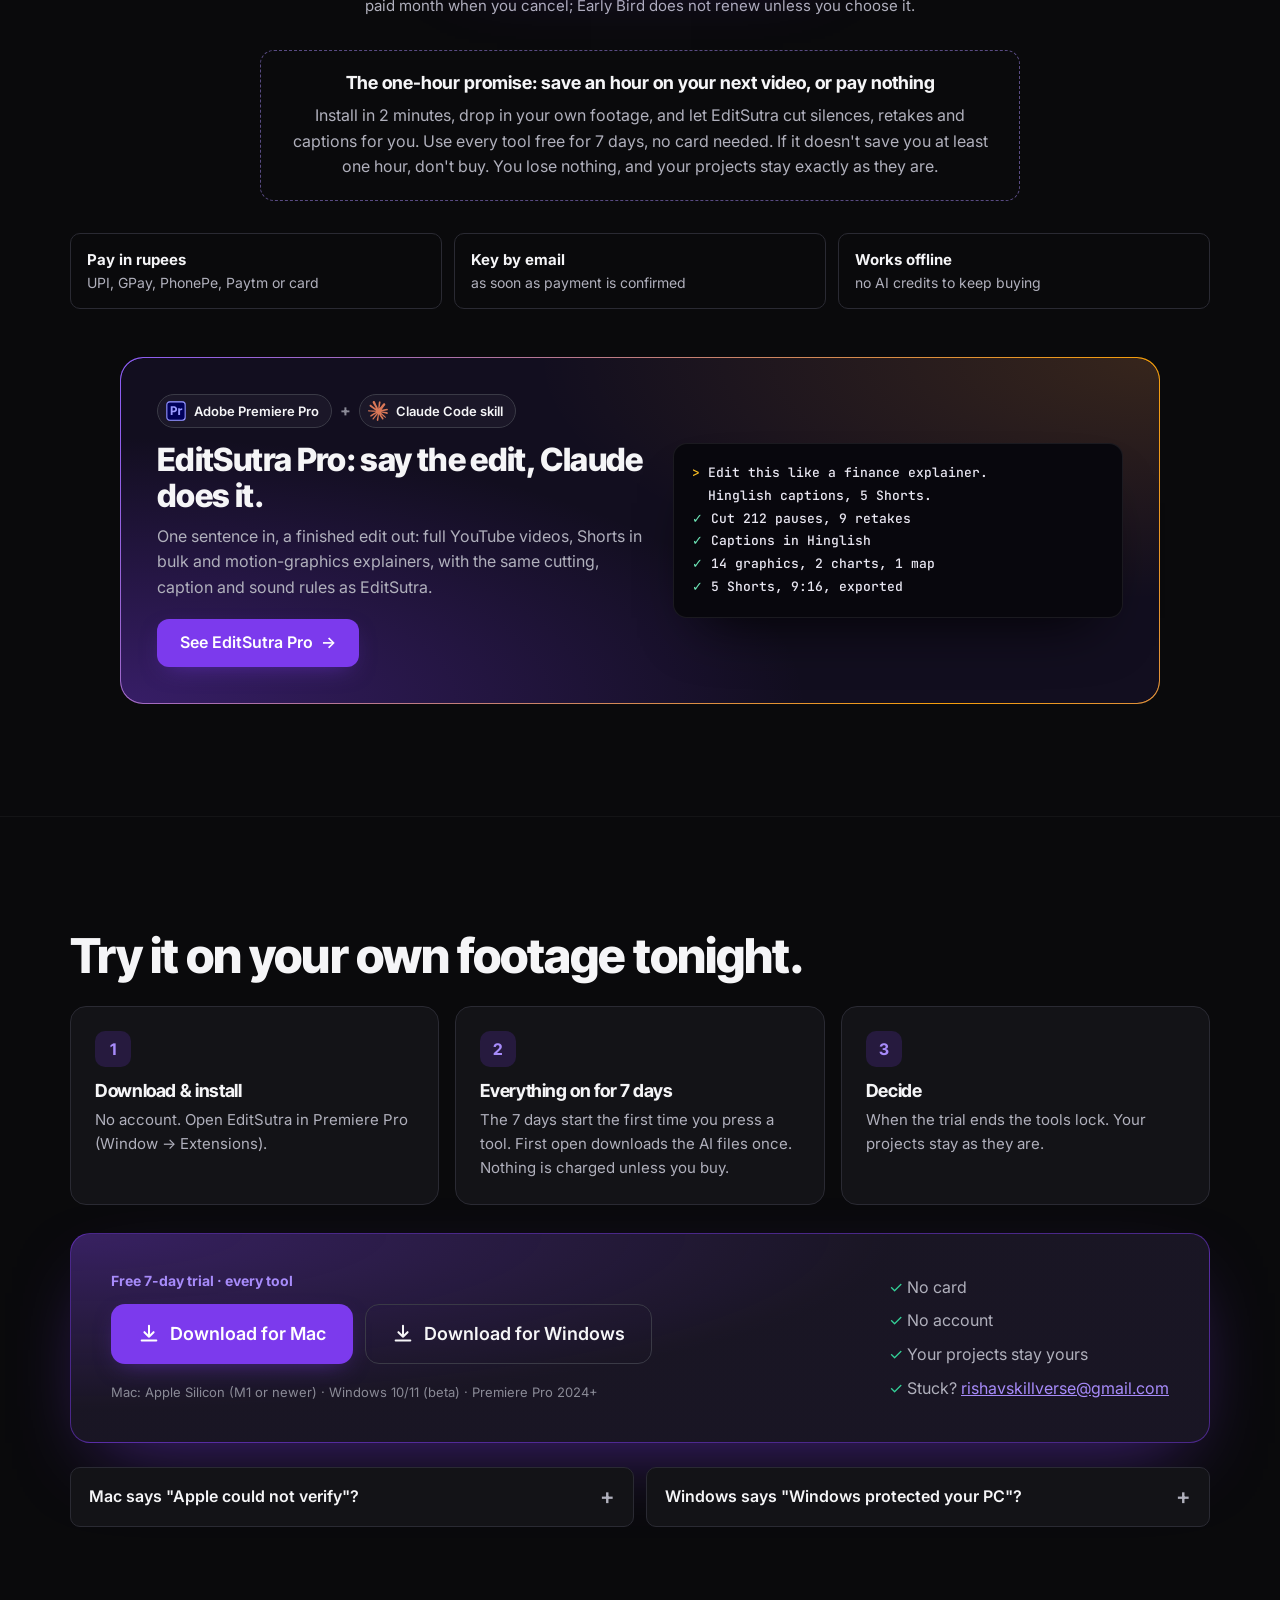
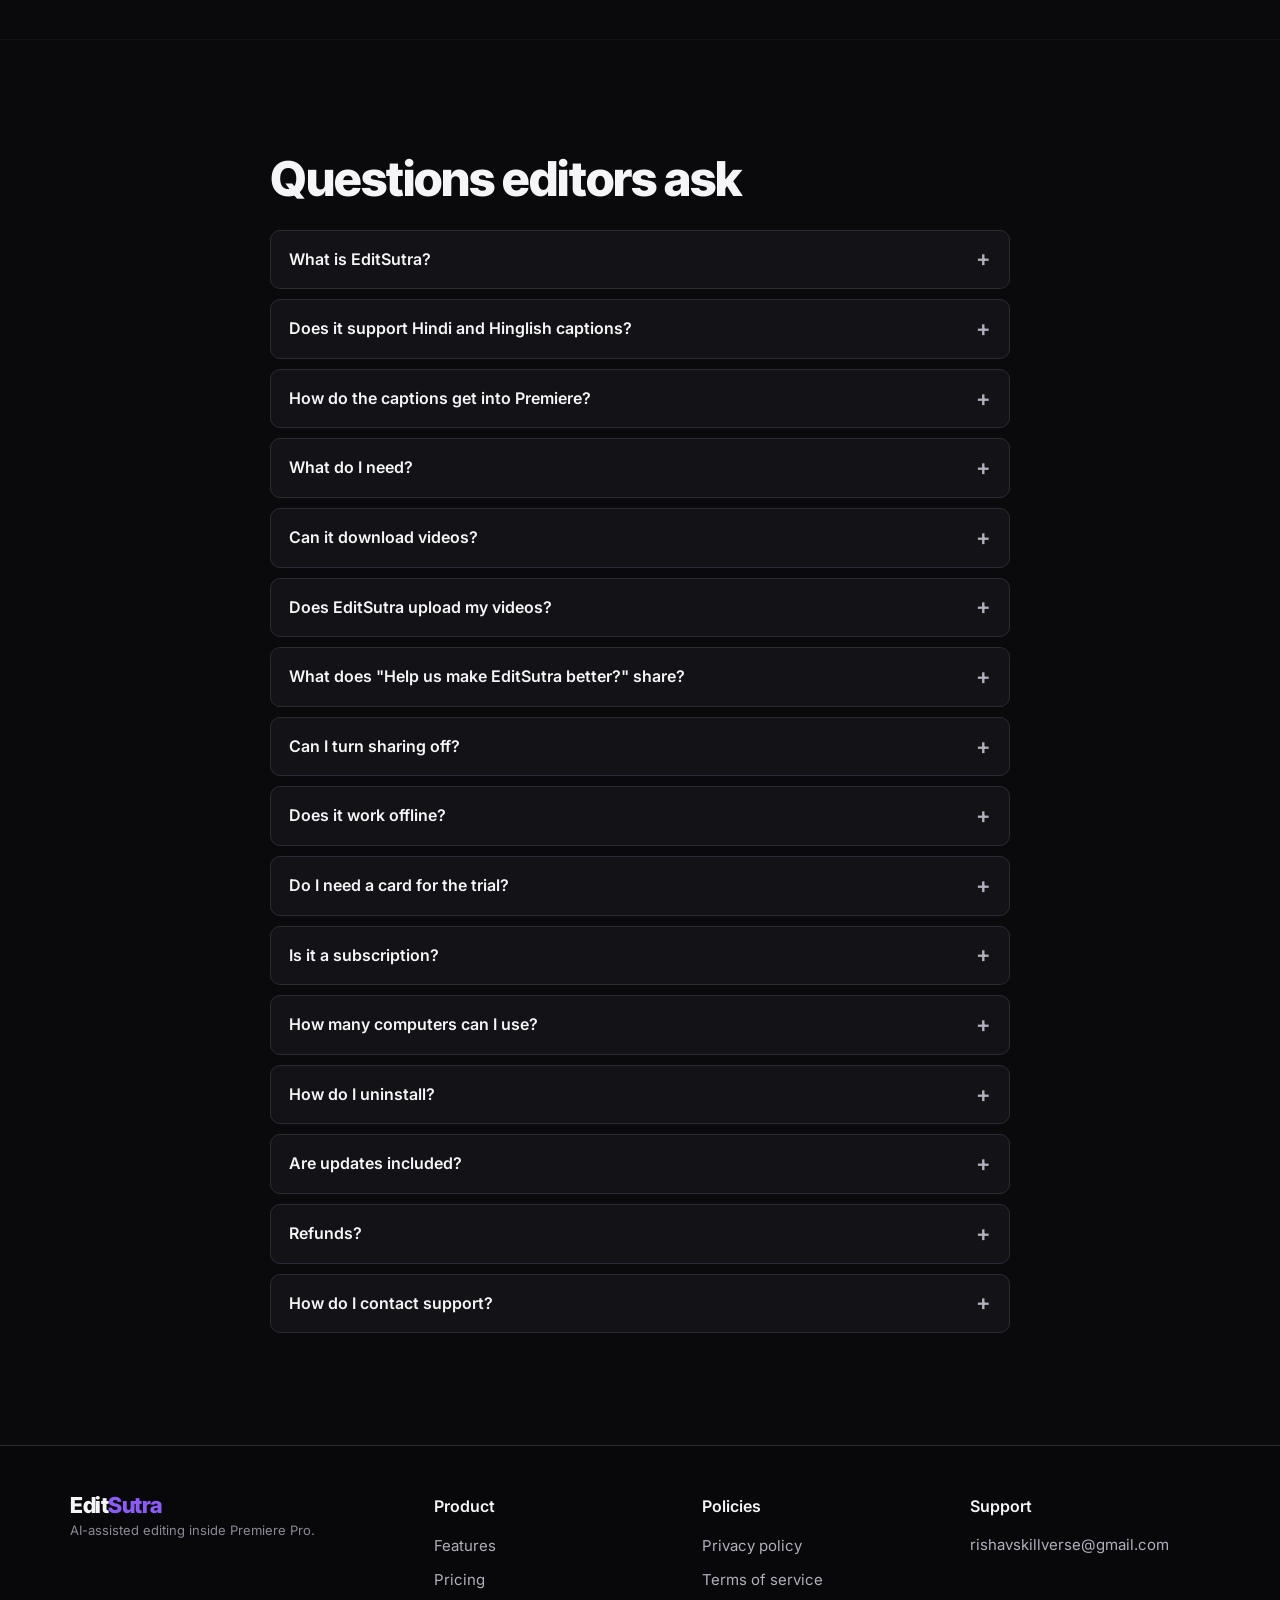
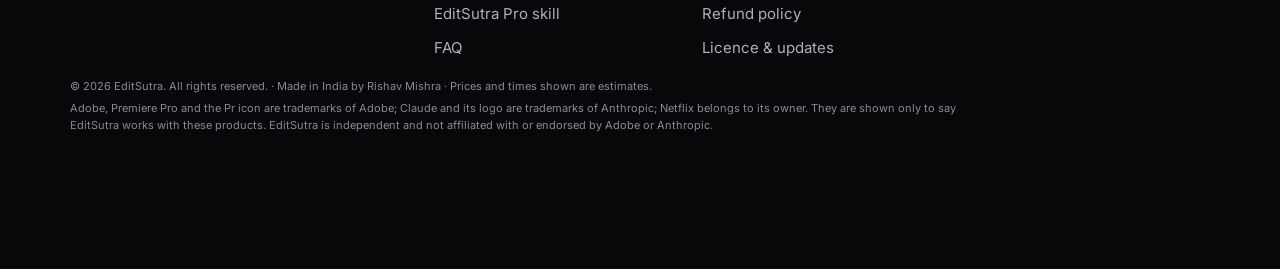
==== commit 975b3005: "Download asks for Terms first (tick + Continue); sharing text in Terms, Privacy and FAQ Co-Authored-" ====
--- a/index.html
+++ b/index.html
@@ -276,11 +276,11 @@
         <li class="reveal"><b>2</b><h3>Everything on for 7 days</h3><p>The 7 days start the first time you press a tool. First open downloads the AI files once. Nothing is charged unless you buy.</p></li>
         <li class="reveal"><b>3</b><h3>Decide</h3><p>When the trial ends the tools lock. Your projects stay as they are.</p></li>
       </ol>
-      <div class="dl-card reveal">
+      <div class="dl-card reveal" id="download">
         <div class="dl-main">
           <p class="dl-k">Free 7-day trial · every tool</p>
-          <a class="btn btn-xl" id="dl-mac" href="https://github.com/rishavm713-create/editsutra/releases/download/v1.0.0-beta.1/EditSutra-beta-mac.pkg" data-track="download_click" data-os="mac"><svg viewBox="0 0 24 24" aria-hidden="true"><path d="M12 3v12m0 0l-5-5m5 5l5-5M4 19h16"/></svg>Download for Mac</a>
-          <a class="btn btn-xl btn-ghost" id="dl-win" href="https://github.com/rishavm713-create/editsutra/releases/download/v1.0.0-beta.1/EditSutra-beta-windows.zip" data-track="download_click" data-os="windows"><svg viewBox="0 0 24 24" aria-hidden="true"><path d="M12 3v12m0 0l-5-5m5 5l5-5M4 19h16"/></svg>Download for Windows</a>
+          <a class="btn btn-xl" id="dl-mac" href="#download" data-track="download_click" data-os="mac"><svg viewBox="0 0 24 24" aria-hidden="true"><path d="M12 3v12m0 0l-5-5m5 5l5-5M4 19h16"/></svg>Download for Mac</a>
+          <a class="btn btn-xl btn-ghost" id="dl-win" href="#download" data-track="download_click" data-os="windows"><svg viewBox="0 0 24 24" aria-hidden="true"><path d="M12 3v12m0 0l-5-5m5 5l5-5M4 19h16"/></svg>Download for Windows</a>
           <p class="dl-meta">Mac: Apple Silicon (M1 or newer) · Windows 10/11 (beta) · Premiere Pro 2024+</p>
         </div>
         <ul class="dl-why"><li>No card</li><li>No account</li><li>Your projects stay yours</li><li>Stuck? <a href="mailto:rishavskillverse@gmail.com?subject=EditSutra%20help&amp;body=My%20computer%20(Mac%2FWindows)%3A%0APremiere%20version%3A%0AWhat%20happened%3A">rishavskillverse@gmail.com</a></li></ul>
@@ -303,6 +303,9 @@
         <details><summary>How do the captions get into Premiere?</summary><p>EditSutra writes a standard SRT file and adds it to your sequence as a Premiere caption track, so you can edit the words and style them in Premiere. Animated word-by-word captions come in as a see-through video on their own track.</p></details>
         <details><summary>What do I need?</summary><p>Premiere Pro 2024 or newer. A Mac with Apple Silicon (M1 or newer), or Windows 10/11 64-bit (beta). 8 GB memory (16 GB recommended) and about 4 GB of disk for the AI files.</p></details>
         <details><summary>Can it download videos?</summary><p>Yes. Paste a YouTube, Instagram or Pinterest link and the clip lands on your timeline at the quality you pick (highest, 1080p, 720p or MP3). Use it for your own videos or footage you have the rights to.</p></details>
+        <details><summary>Does EditSutra upload my videos?</summary><p>No. Your videos, audio and images never leave your computer. Everything runs offline after the first start.</p></details>
+        <details><summary>What does "Help us make EditSutra better?" share?</summary><p>Only if you say yes when the panel asks: how you used the tools and what you changed by hand after them (for example bringing a cut back, adding B-roll, a transition, a zoom or a sound, fixing a caption word), as text, with a few spoken words near each change. Never your files or their names. We use it to make the automatic edits more like what editors really do.</p></details>
+        <details><summary>Can I turn sharing off?</summary><p>Yes, any time. Click "Sharing: on" at the bottom of the panel. Nothing is kept or sent after that.</p></details>
         <details><summary>Does it work offline?</summary><p>Editing does. You need internet once to download the AI files, once to activate your key, and for the media-download tool.</p></details>
         <details><summary>Do I need a card for the trial?</summary><p>No. The 7-day trial needs no card and no account. When it ends nothing is charged; the tools lock until you enter a licence key.</p></details>
         <details><summary>Is it a subscription?</summary><p>Your choice. Monthly (₹129) renews each month; cancel future renewals any time. Standard Annual (₹1,499) renews yearly. Early Bird (₹999 for 12 months) does not renew unless you choose to.</p></details>
@@ -316,6 +319,33 @@
   </section>
 
 </main>
+
+<dialog class="terms-dlg" id="terms-dlg" aria-labelledby="terms-h">
+  <form method="dialog">
+    <h2 id="terms-h">Terms and Conditions</h2>
+    <div class="terms-text" tabindex="0">
+      <p>Please read these terms before you download EditSutra. By ticking the box and pressing Continue you agree to them. If you are not comfortable with any part of these terms, please do not download or use EditSutra.</p>
+      <p><b>1. Who we are.</b> EditSutra is a panel for Adobe Premiere Pro made by Rishav Mishra, India. Contact: rishavskillverse@gmail.com.</p>
+      <p><b>2. Trial.</b> The free trial lasts 7 days from the first time you press a tool and needs no payment details. When it ends the tools lock until you enter a licence key. Your projects stay as they are.</p>
+      <p><b>3. Licence.</b> A licence lets one person use EditSutra on one computer. Keys may not be shared, resold or published. Replacing your computer: email us and we move your licence.</p>
+      <p><b>4. Payments and refunds.</b> Monthly plans renew each month until cancelled; access continues until the end of the paid month. Standard Annual renews yearly unless cancelled. Early Bird does not renew unless you choose it. All sales are final; please test with the free trial first. If your key does not arrive or will not activate, email us and we fix it.</p>
+      <p><b>5. Updates.</b> Every update released while your plan is active is included. EditSutra checks for and installs signed bug fixes by itself.</p>
+      <p><b>6. Your files.</b> EditSutra edits your videos on your own computer. Your footage, audio, images and captions are not uploaded. Activating a licence sends your licence key and an anonymous computer ID once, to tie the licence to that computer.</p>
+      <p><b>7. Help improve EditSutra (your choice).</b> The panel asks you once (Yes / No, thanks). Only if you say yes, EditSutra shares, as text, how its tools were used and what you changed by hand afterwards: the settings you chose, what each tool changed on your timeline (cuts, B-roll, sounds, transitions, zooms, effects), the changes you then made yourself (for example a cut you brought back, B-roll you added or removed, a caption word you corrected), the times of these changes, effect and transition names, and a few spoken words near each change. It is sent at most once a day, together with your licence key (or, during the trial, a code for your computer). We use it only to make EditSutra's automatic edits better. Your videos, audio, images, and file, clip, folder, project and sequence names are never sent. You can turn sharing off at any time at the bottom of the panel ("Sharing: on/off"); nothing is kept or sent after that. To see or delete what you shared, or for any privacy complaint, email rishavskillverse@gmail.com and we act within 30 days.</p>
+      <p><b>8. Buying.</b> When you buy, the payment page collects your name, email and payment details to process the order and email your licence key. We use your email only for your licence, support and important product updates.</p>
+      <p><b>9. Beta software.</b> EditSutra is beta software, provided as it is, without warranty. Always keep a copy of your original footage and projects. We are not liable for lost work, data or profits.</p>
+      <p><b>10. Fair use.</b> Use the media-download tool only for videos you own or have permission to use. Do not copy, reverse engineer, modify or redistribute EditSutra.</p>
+      <p><b>11. Trademarks.</b> Adobe and Premiere Pro are trademarks of Adobe Inc. EditSutra is an independent product, not affiliated with Adobe.</p>
+      <p><b>12. Changes and law.</b> We may update these terms; the version on our website applies. These terms follow the laws of India.</p>
+      <p>Full policies: <a href="policies.html" target="_blank" rel="noopener">editsutra.github.io/policies.html</a></p>
+    </div>
+    <label class="terms-tick"><input type="checkbox" id="terms-ok"> I have read and agree to the Terms and Conditions and the Privacy policy</label>
+    <div class="terms-btns">
+      <button class="btn btn-ghost" value="cancel">Cancel</button>
+      <button class="btn" id="terms-go" value="ok" disabled>Continue</button>
+    </div>
+  </form>
+</dialog>
 
 <footer class="foot">
   <div class="wrap foot-grid">
--- a/styles.css
+++ b/styles.css
@@ -522,6 +522,15 @@
 .dl-card { display: grid; gap: 22px; margin-top: 28px; padding: 28px; border-radius: 20px; background: radial-gradient(120% 140% at 0% 0%, rgba(124,58,237,.35), rgba(124,58,237,.06) 60%), var(--surface); border: 1px solid rgba(124,58,237,.5); box-shadow: 0 30px 80px -30px rgba(124,58,237,.55); }
 @media (min-width: 900px) { .dl-card { grid-template-columns: 1fr auto; align-items: center; padding: 40px; } }
 .dl-main { display: flex; flex-wrap: wrap; gap: 12px; align-items: center; }
+.terms-dlg { width: min(560px, calc(100vw - 32px)); padding: 24px; border-radius: 16px; border: 1px solid rgba(124,58,237,.5); background: var(--surface); color: var(--text); }
+.terms-dlg::backdrop { background: rgba(0,0,0,.7); }
+.terms-dlg h2 { font-size: 20px; margin: 0 0 12px; }
+.terms-text { height: 220px; overflow-y: auto; padding: 12px; border-radius: 8px; background: rgba(0,0,0,.25); border: 1px solid rgba(255,255,255,.1); font-size: 11px; line-height: 1.45; color: var(--dim); }
+.terms-text p { margin: 0 0 8px; }
+.terms-tick { display: flex; gap: 10px; align-items: flex-start; margin: 16px 0; font-size: 14px; cursor: pointer; }
+.terms-tick input { width: 18px; height: 18px; margin-top: 1px; flex: none; accent-color: var(--accent); }
+.terms-btns { display: flex; gap: 10px; justify-content: flex-end; }
+.terms-btns .btn:disabled { opacity: .4; cursor: not-allowed; box-shadow: none; }
 .dl-k { width: 100%; margin: 0 0 4px; font: 700 14px/1 var(--body); color: var(--accent-soft); }
 .btn-xl { font-size: 18px; padding: 18px 26px; border-radius: 14px; display: inline-flex; align-items: center; gap: 10px; min-height: 60px; }
 .btn-xl svg { width: 22px; height: 22px; fill: none; stroke: currentColor; stroke-width: 2.2; stroke-linecap: round; stroke-linejoin: round; }
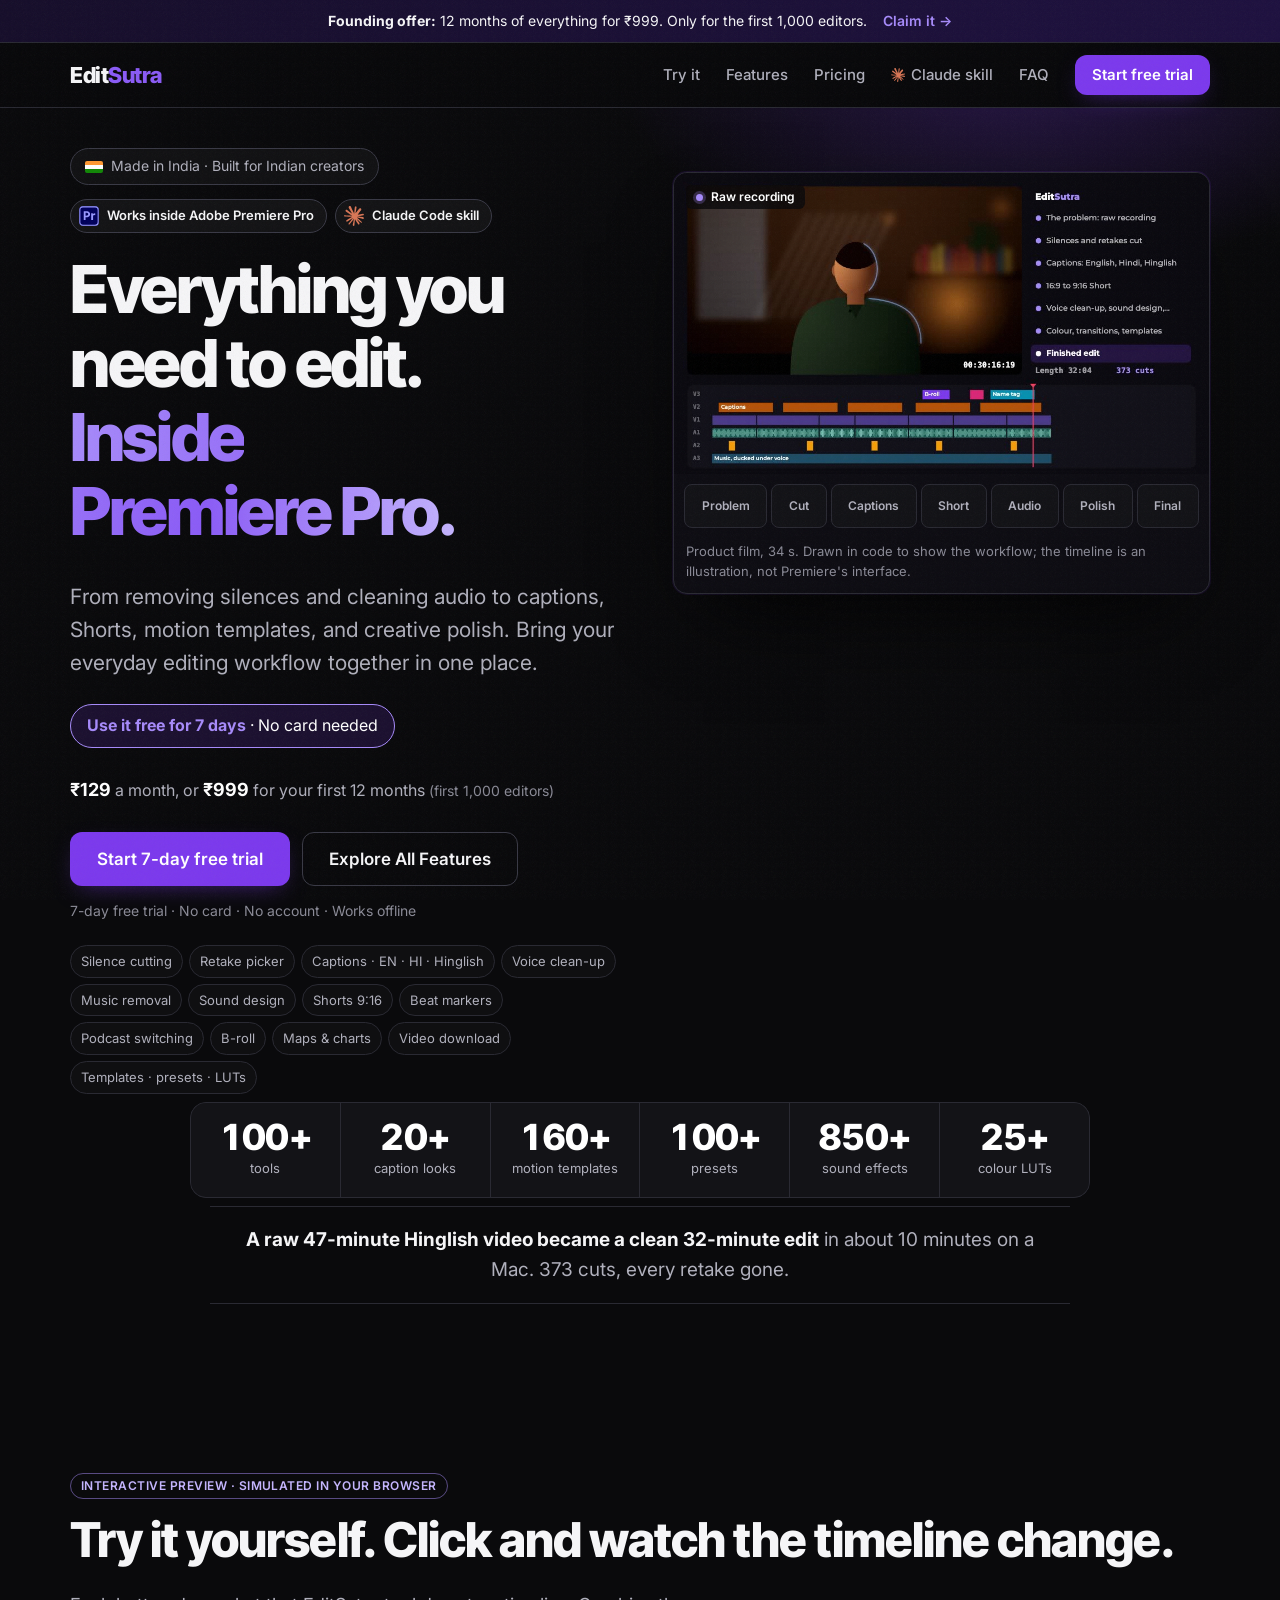
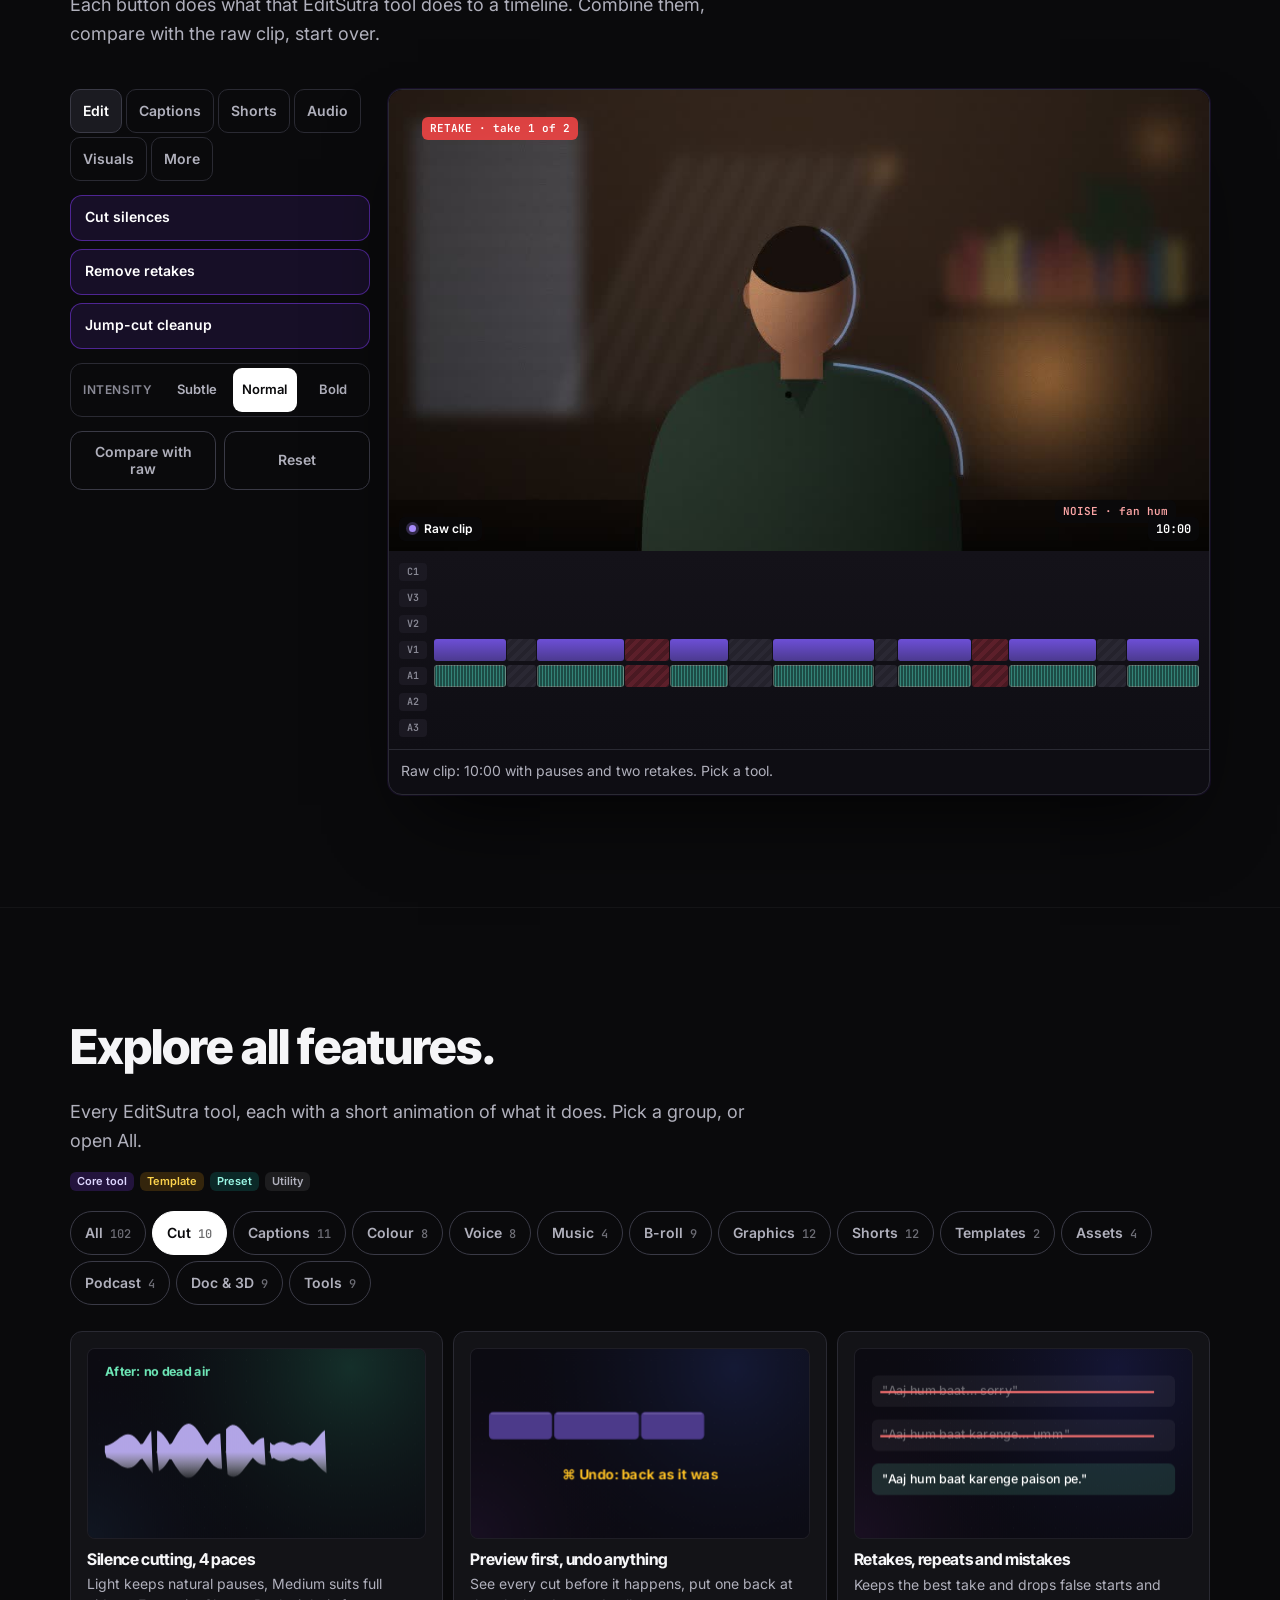
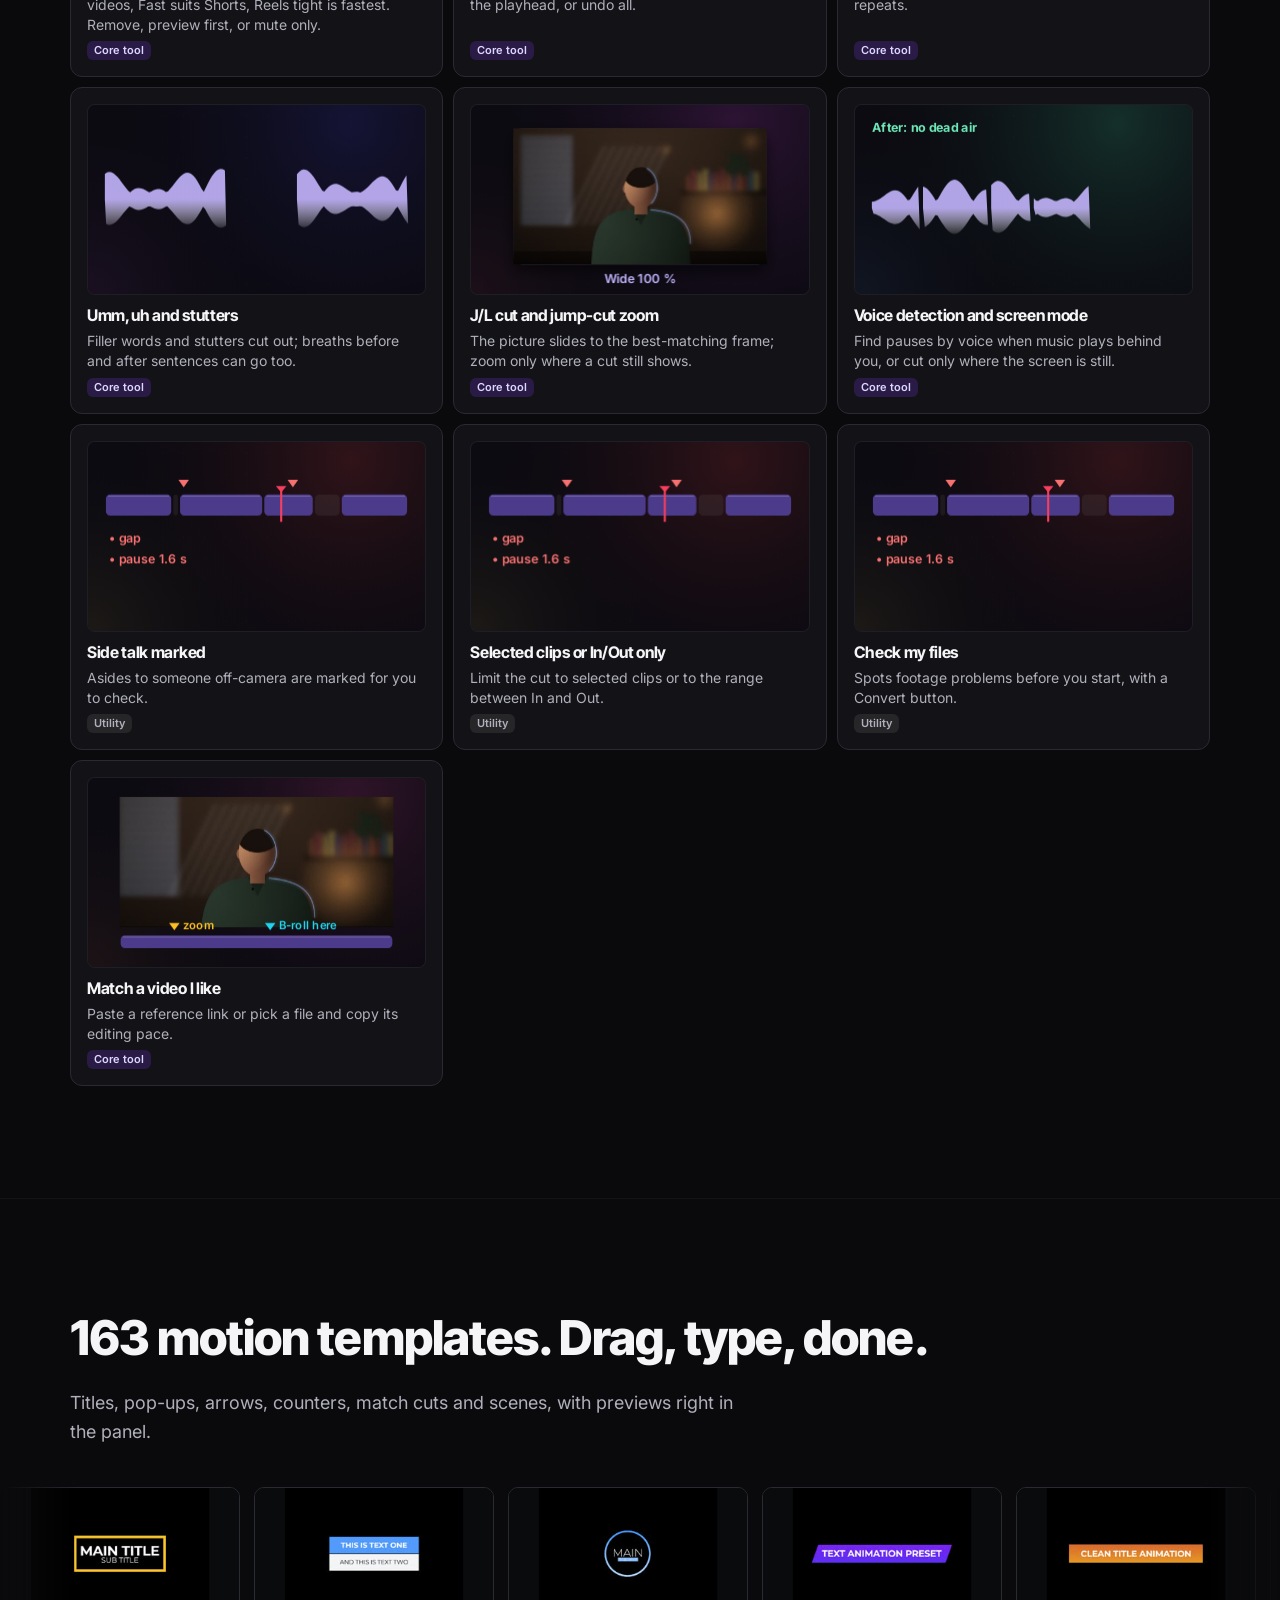
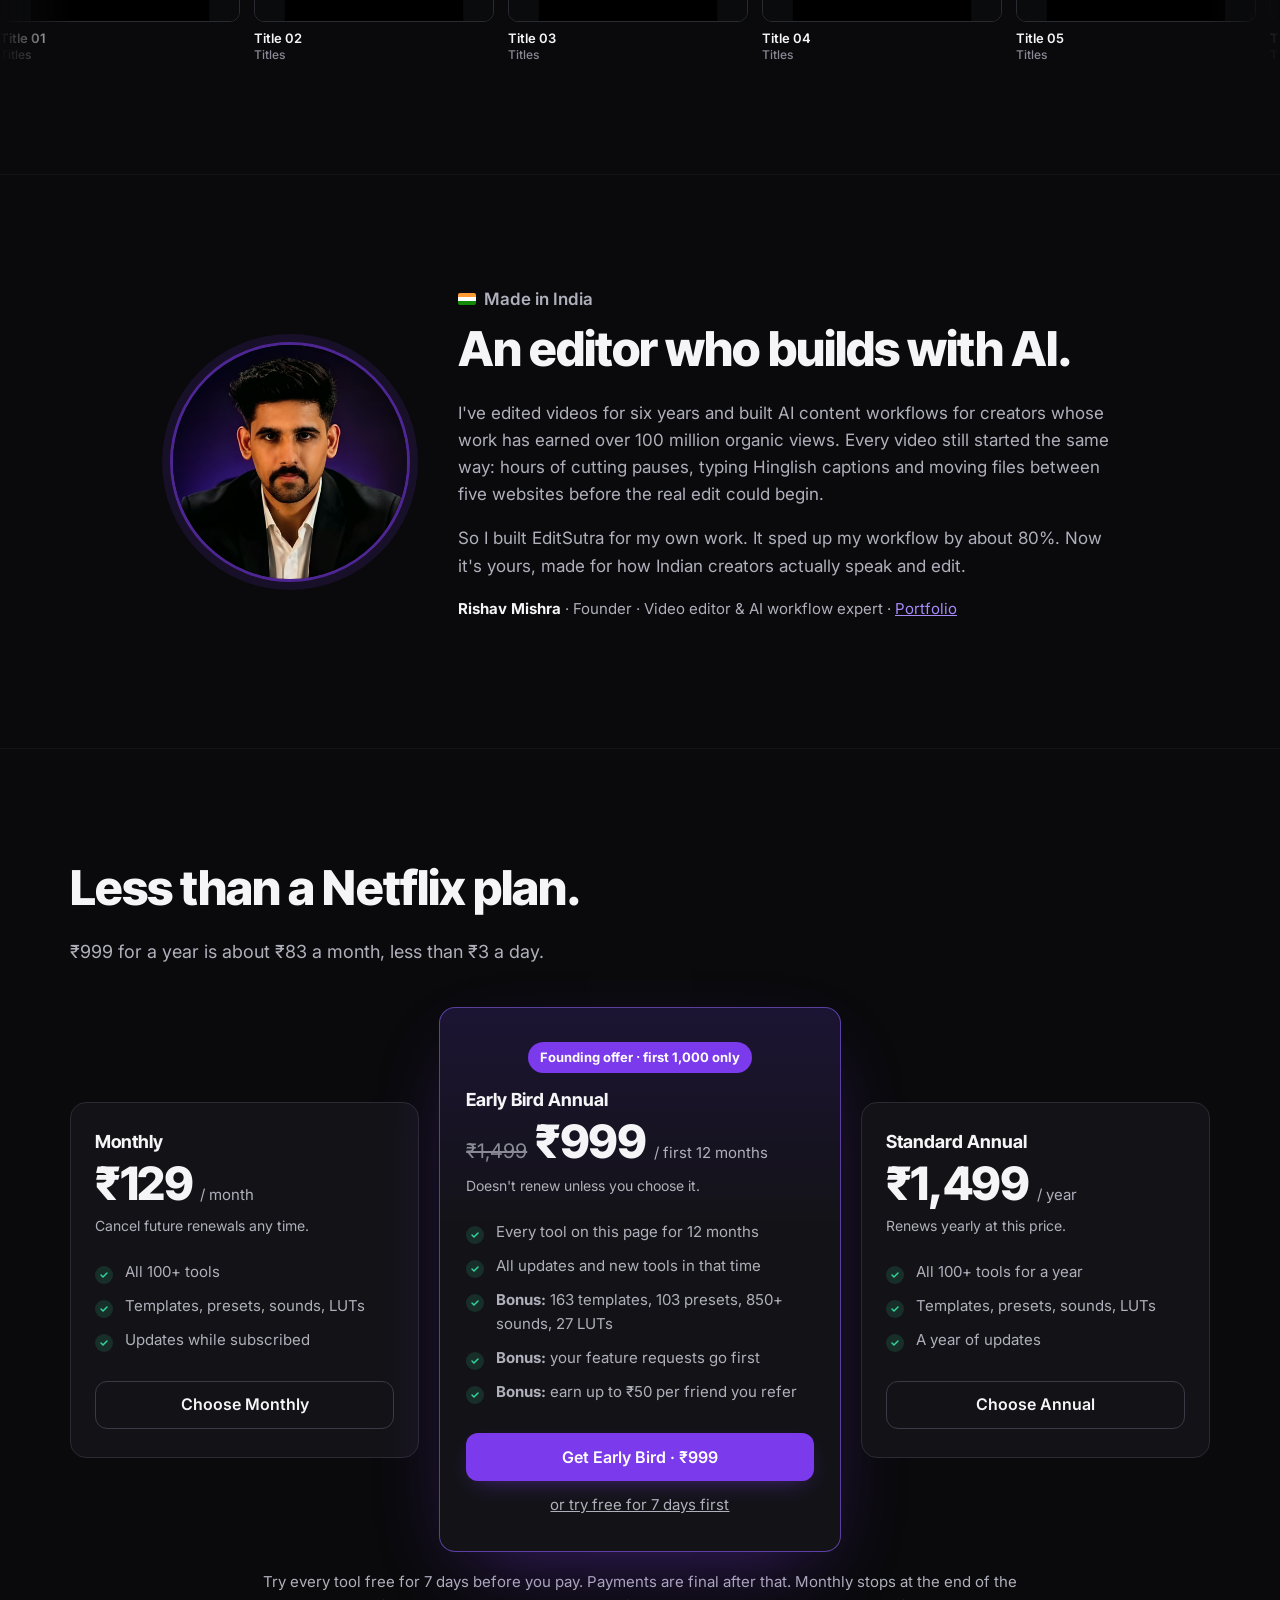
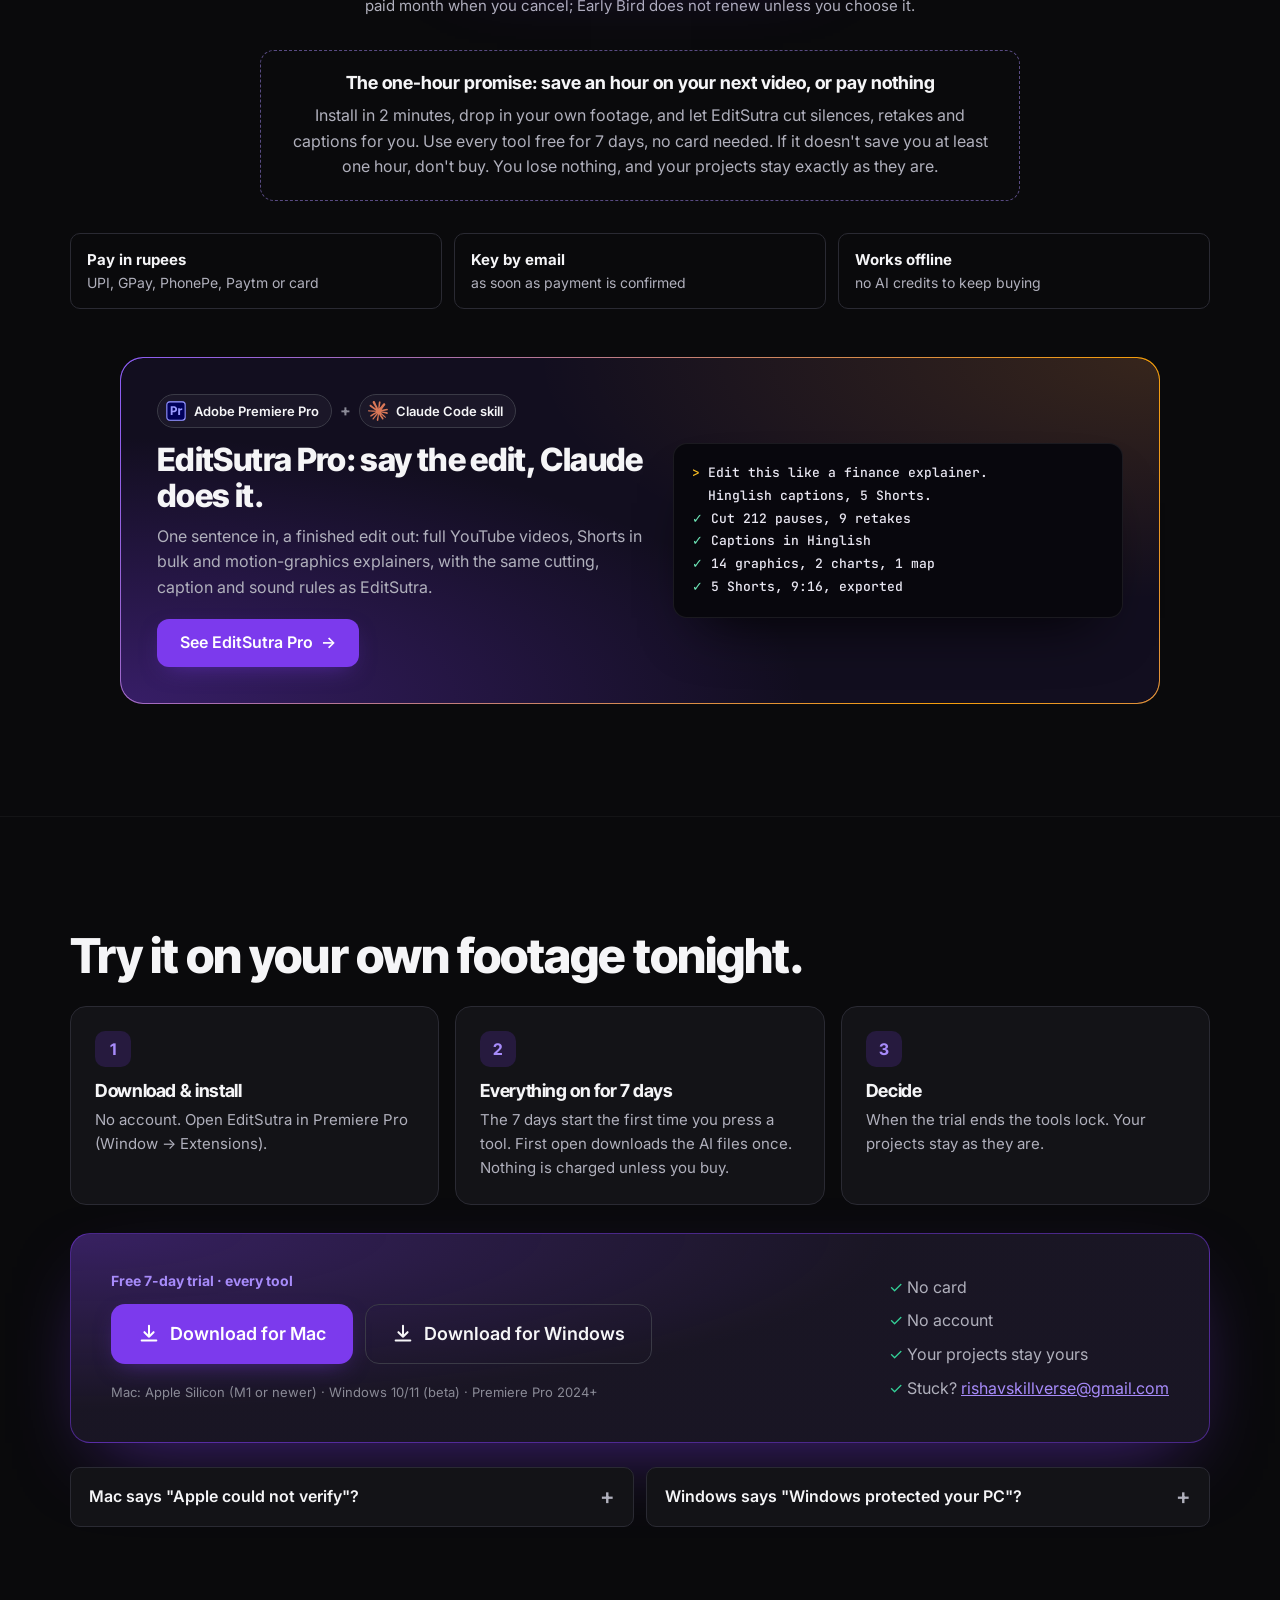
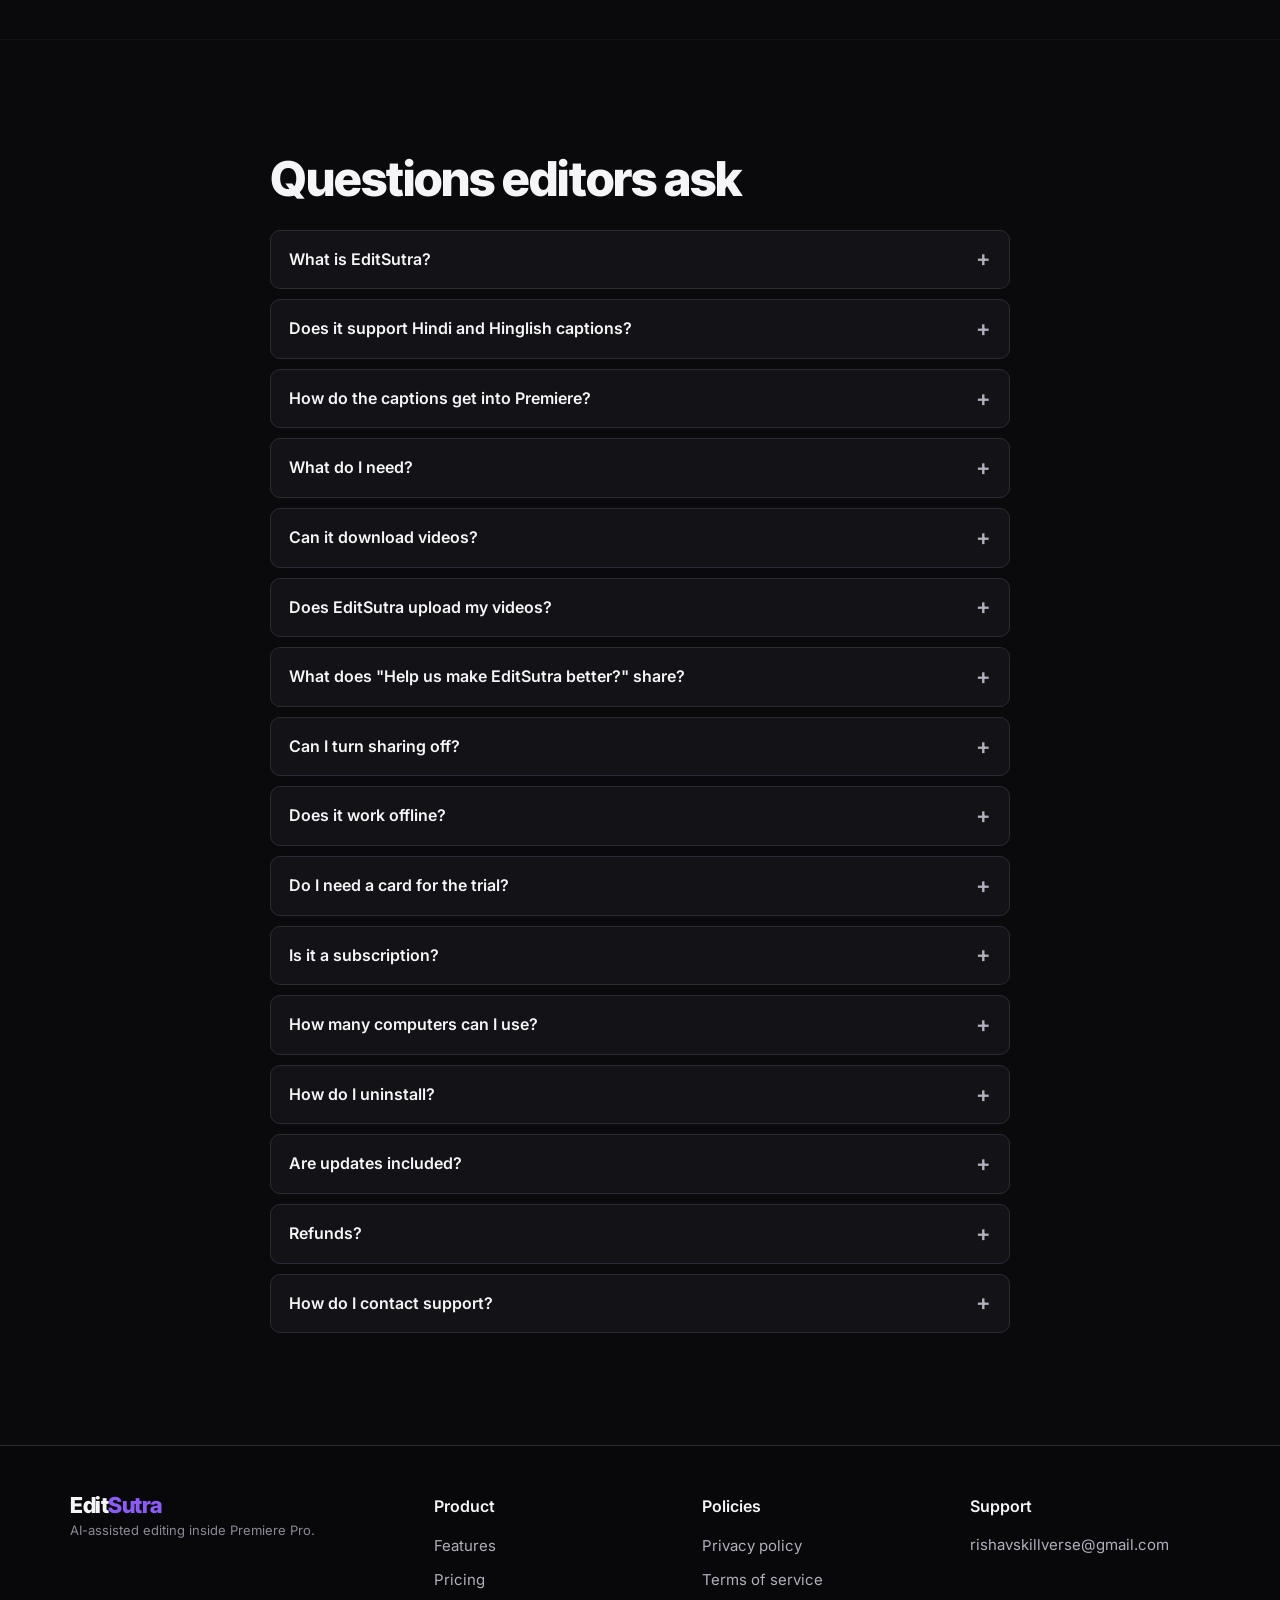
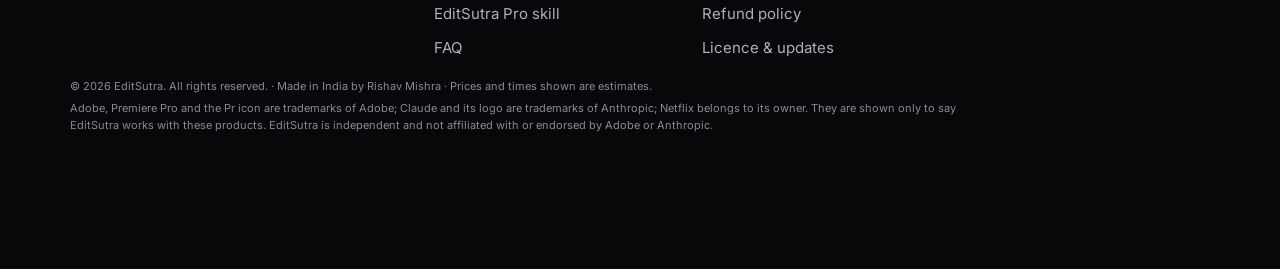
==== commit 9409ae94: "SEO: search-focused titles and descriptions, Open Graph and Twitter tags, richer JSON-LD, policies i" ====
--- a/index.html
+++ b/index.html
@@ -4,21 +4,28 @@
 <script>if(location.hostname==="rishavm713-create.github.io")location.replace("https://editsutra.github.io/"+location.pathname.replace(/^\/editsutra\/?/,"")+location.search+location.hash)</script>
 <meta charset="utf-8">
 <meta name="viewport" content="width=device-width, initial-scale=1">
-<title>EditSutra: Everything You Need to Edit, Inside Premiere Pro</title>
-<meta name="description" content="Silence and retake cutting, Hindi, Hinglish and English captions, voice clean-up, music removal, sound design, Shorts, 160+ templates, presets and LUTs, inside Adobe Premiere Pro. Works offline. Free for 7 days.">
+<title>EditSutra: AI Video Editing Plugin for Premiere Pro, Silence Remover and Hinglish Captions</title>
+<meta name="description" content="AI video editing plugin for Adobe Premiere Pro, made in India. Auto silence remover and retake cutter, auto captions in Hindi, Hinglish and English, voice clean-up, Shorts, 160+ templates. Works offline. Free for 7 days.">
 <link rel="canonical" href="https://editsutra.github.io/" id="canonical">
 <meta property="og:type" content="website">
+<meta property="og:site_name" content="EditSutra">
+<meta property="og:url" content="https://editsutra.github.io/">
+<meta property="og:locale" content="en_IN">
 <meta property="og:title" content="EditSutra: Raw footage in. Finished video out.">
 <meta property="og:description" content="100+ AI editing tools inside Premiere Pro for Hindi, Hinglish and English creators. 7-day free trial. Founding offer: ₹999 for your first 12 months.">
 <meta property="og:image" content="https://editsutra.github.io/assets/og.png">
+<meta property="og:image:alt" content="EditSutra panel inside Adobe Premiere Pro">
 <meta name="twitter:card" content="summary_large_image">
+<meta name="twitter:title" content="EditSutra: Raw footage in. Finished video out.">
+<meta name="twitter:description" content="AI editing plugin for Premiere Pro: silence remover, retake cutter, Hindi and Hinglish auto captions. 7-day free trial.">
+<meta name="twitter:image" content="https://editsutra.github.io/assets/og.png">
 <meta name="theme-color" content="#0a0a0c">
 <link rel="icon" href="favicon.svg?v=52" type="image/svg+xml">
 <link rel="preconnect" href="https://fonts.googleapis.com">
 <link rel="preconnect" href="https://fonts.gstatic.com" crossorigin>
 <link href="https://fonts.googleapis.com/css2?family=Inter+Tight:wght@600;700;800&family=Inter:wght@400;500;600&family=JetBrains+Mono:wght@500;600&display=swap" rel="stylesheet">
 <link rel="stylesheet" href="styles.css?v=55">
-<script type="application/ld+json">{"@context":"https://schema.org","@type":"SoftwareApplication","name":"EditSutra","applicationCategory":"MultimediaApplication","operatingSystem":"macOS, Windows","description":"Editing panel for Adobe Premiere Pro: silence and retake cutting, Hindi, Hinglish and English captions, voice clean-up, music removal, sound design, Shorts, graphics, maps, templates, presets and LUTs. Works offline.","offers":[{"@type":"Offer","price":"999","priceCurrency":"INR","name":"Early Bird Annual"},{"@type":"Offer","price":"129","priceCurrency":"INR","name":"Monthly"},{"@type":"Offer","price":"1499","priceCurrency":"INR","name":"Standard Annual"}],"url":"https://editsutra.github.io/"}</script>
+<script type="application/ld+json">{"@context":"https://schema.org","@type":"SoftwareApplication","name":"EditSutra","applicationCategory":"MultimediaApplication","applicationSubCategory":"Adobe Premiere Pro plugin","operatingSystem":"macOS, Windows","softwareRequirements":"Adobe Premiere Pro","inLanguage":["en","hi"],"description":"Editing panel for Adobe Premiere Pro: silence and retake cutting, Hindi, Hinglish and English captions, voice clean-up, music removal, sound design, Shorts, graphics, maps, templates, presets and LUTs. Works offline.","offers":[{"@type":"Offer","price":"999","priceCurrency":"INR","name":"Early Bird Annual (first 12 months)","url":"https://editsutra.github.io/#pricing"},{"@type":"Offer","price":"129","priceCurrency":"INR","name":"Monthly","url":"https://editsutra.github.io/#pricing"},{"@type":"Offer","price":"1499","priceCurrency":"INR","name":"Standard Annual","url":"https://editsutra.github.io/#pricing"}],"url":"https://editsutra.github.io/"}</script>
 </head>
 <body>
 <a class="skip" href="#main">Skip to content</a>
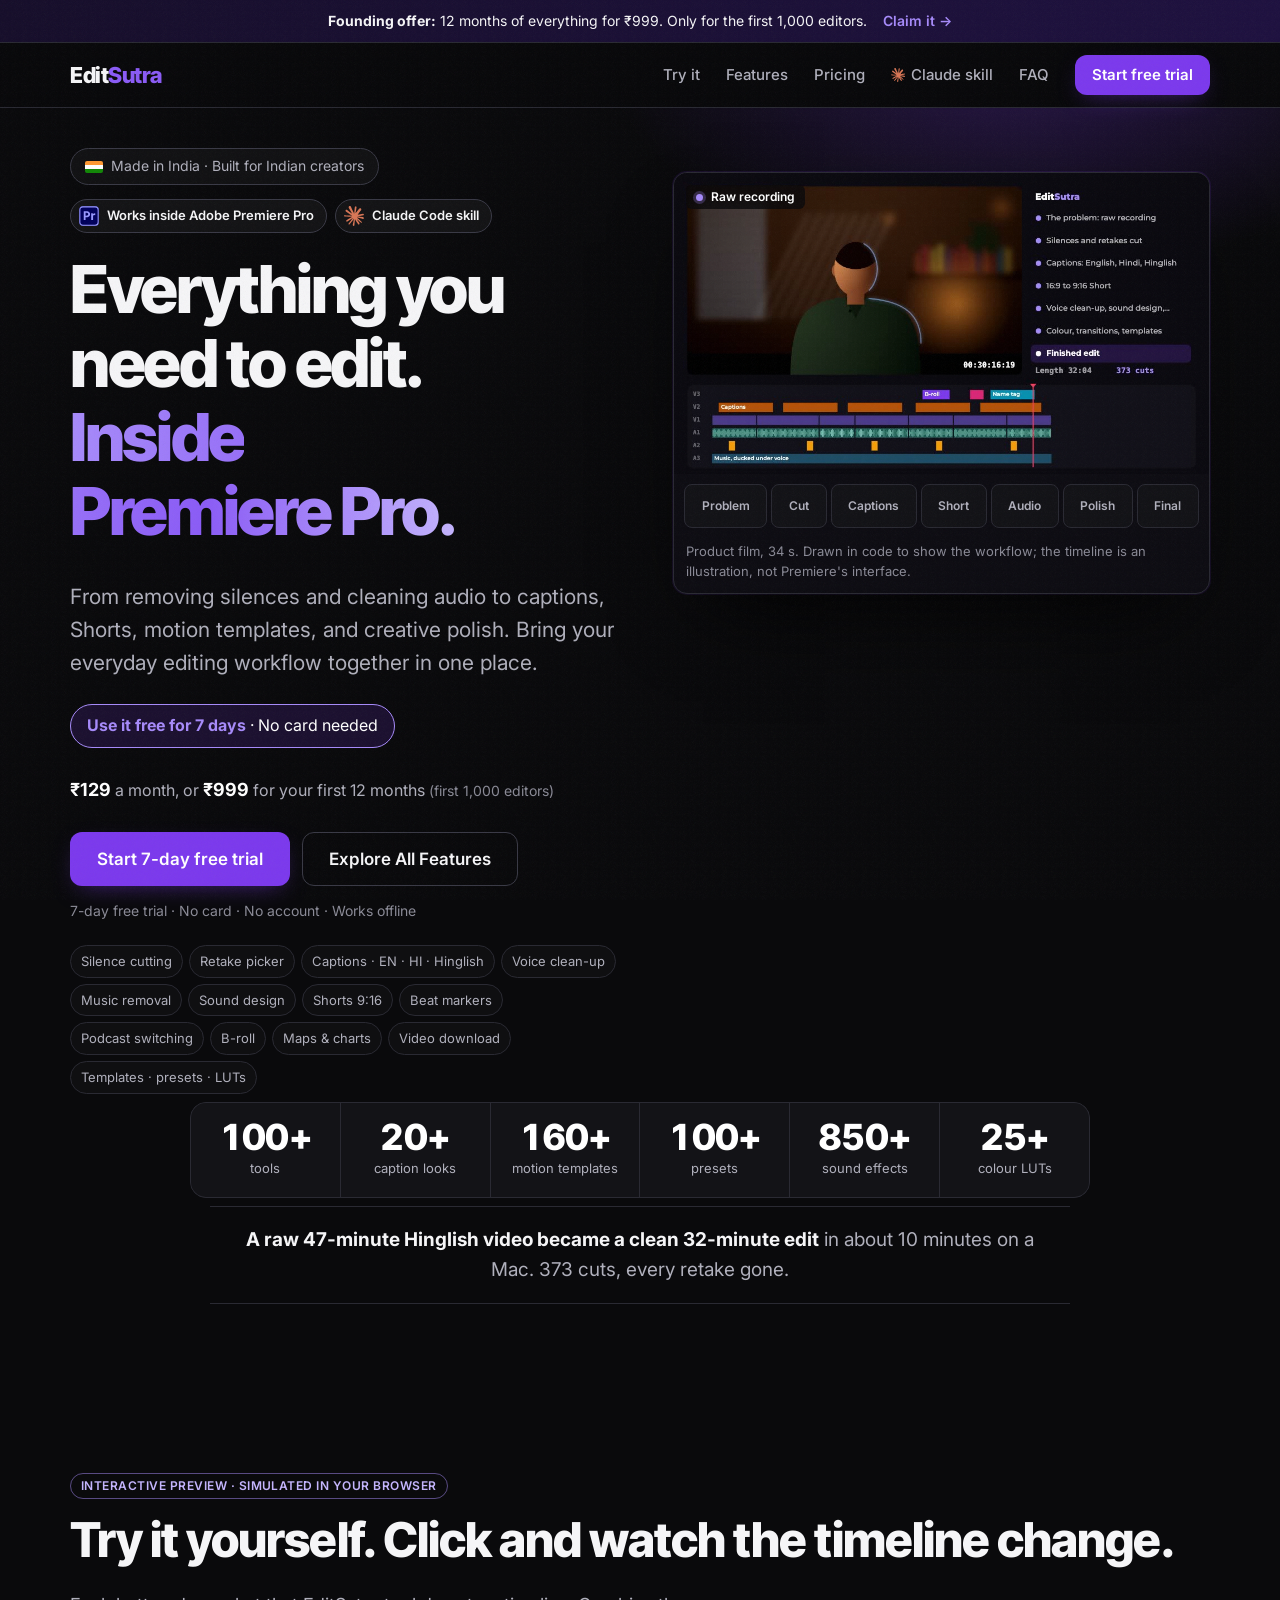
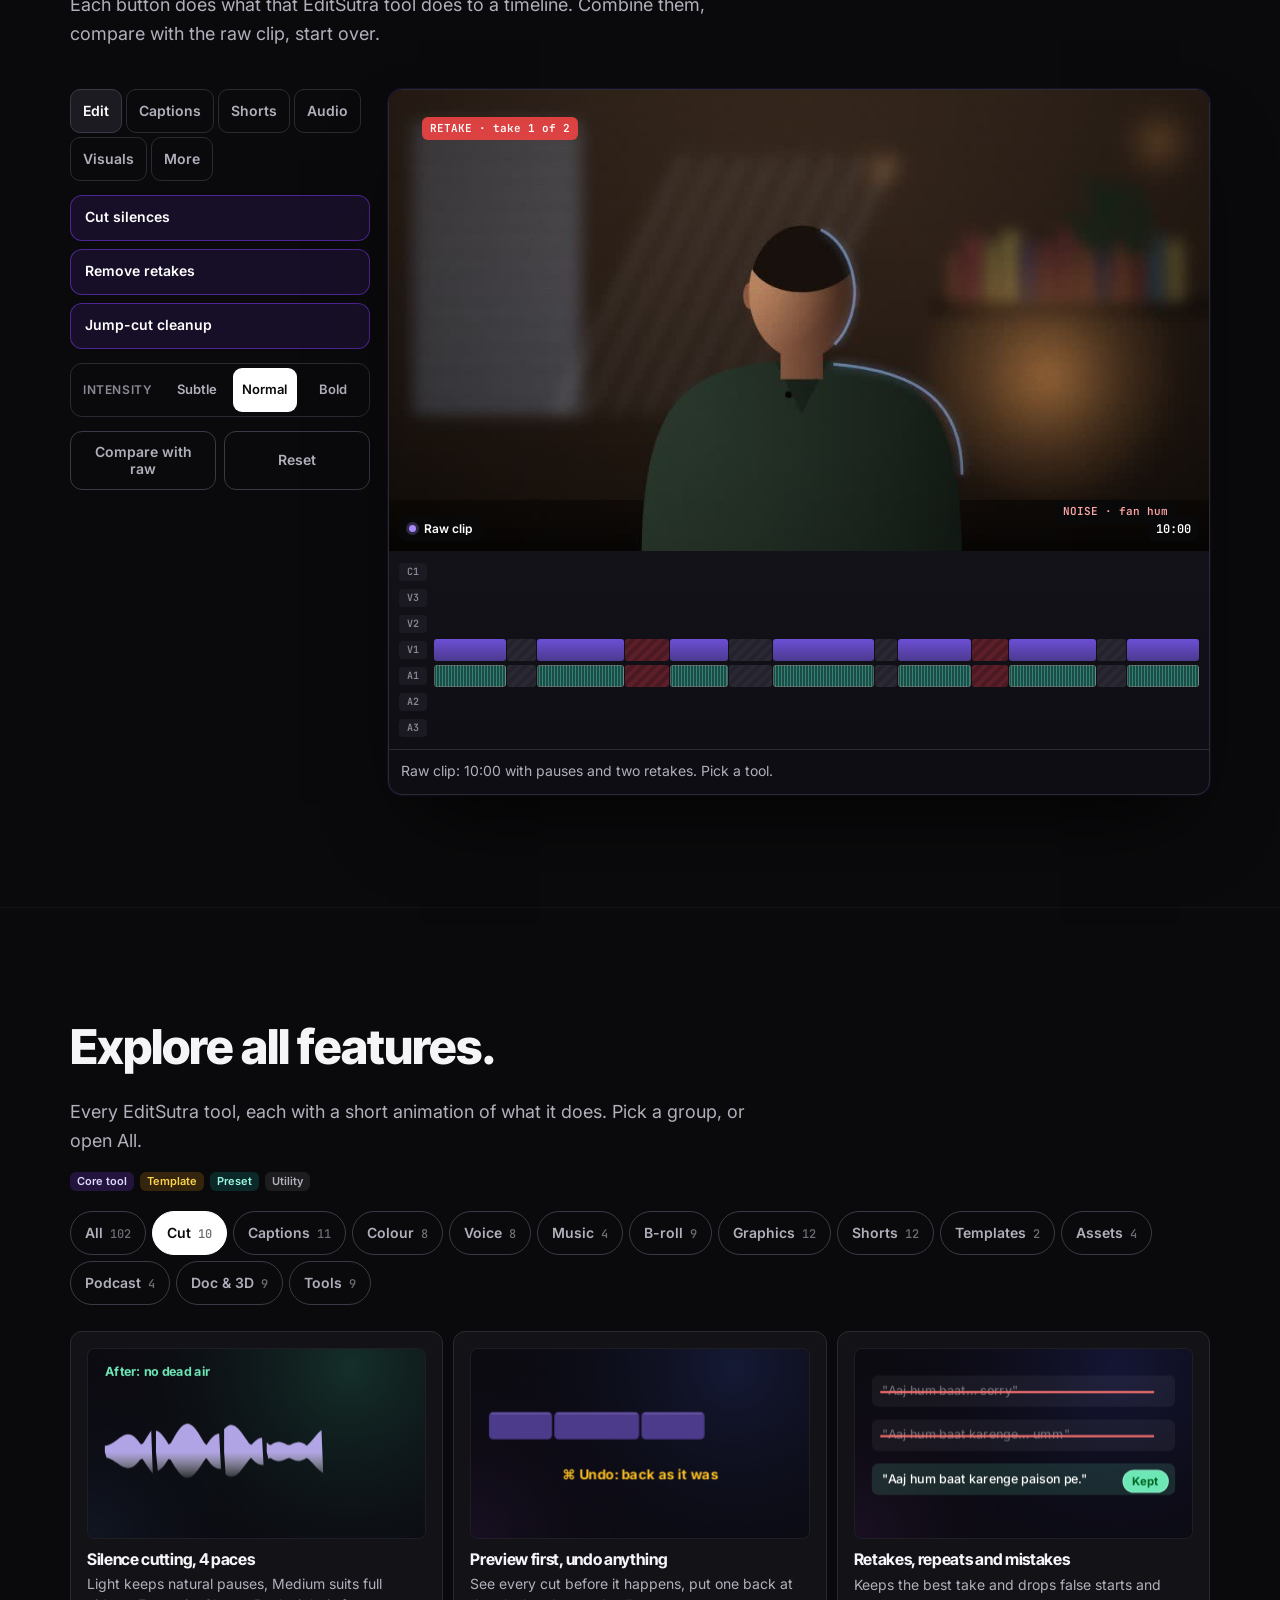
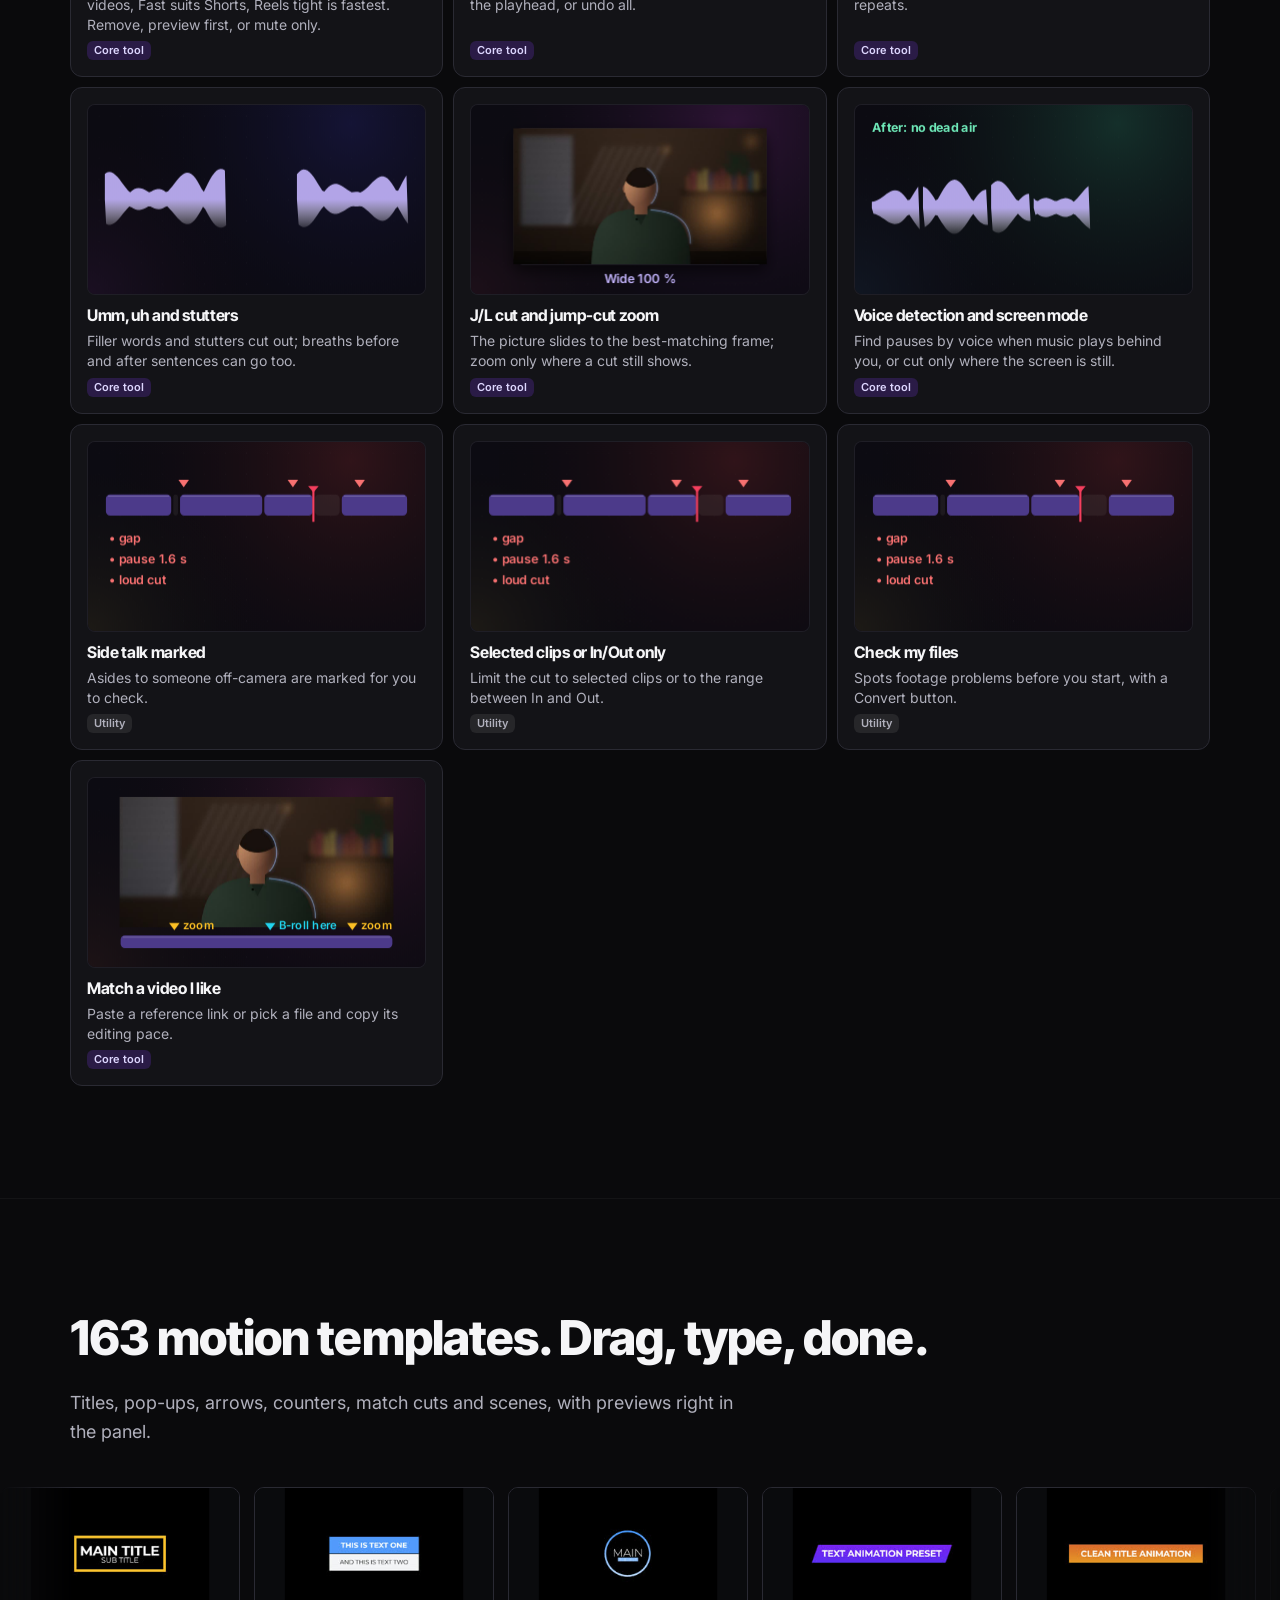
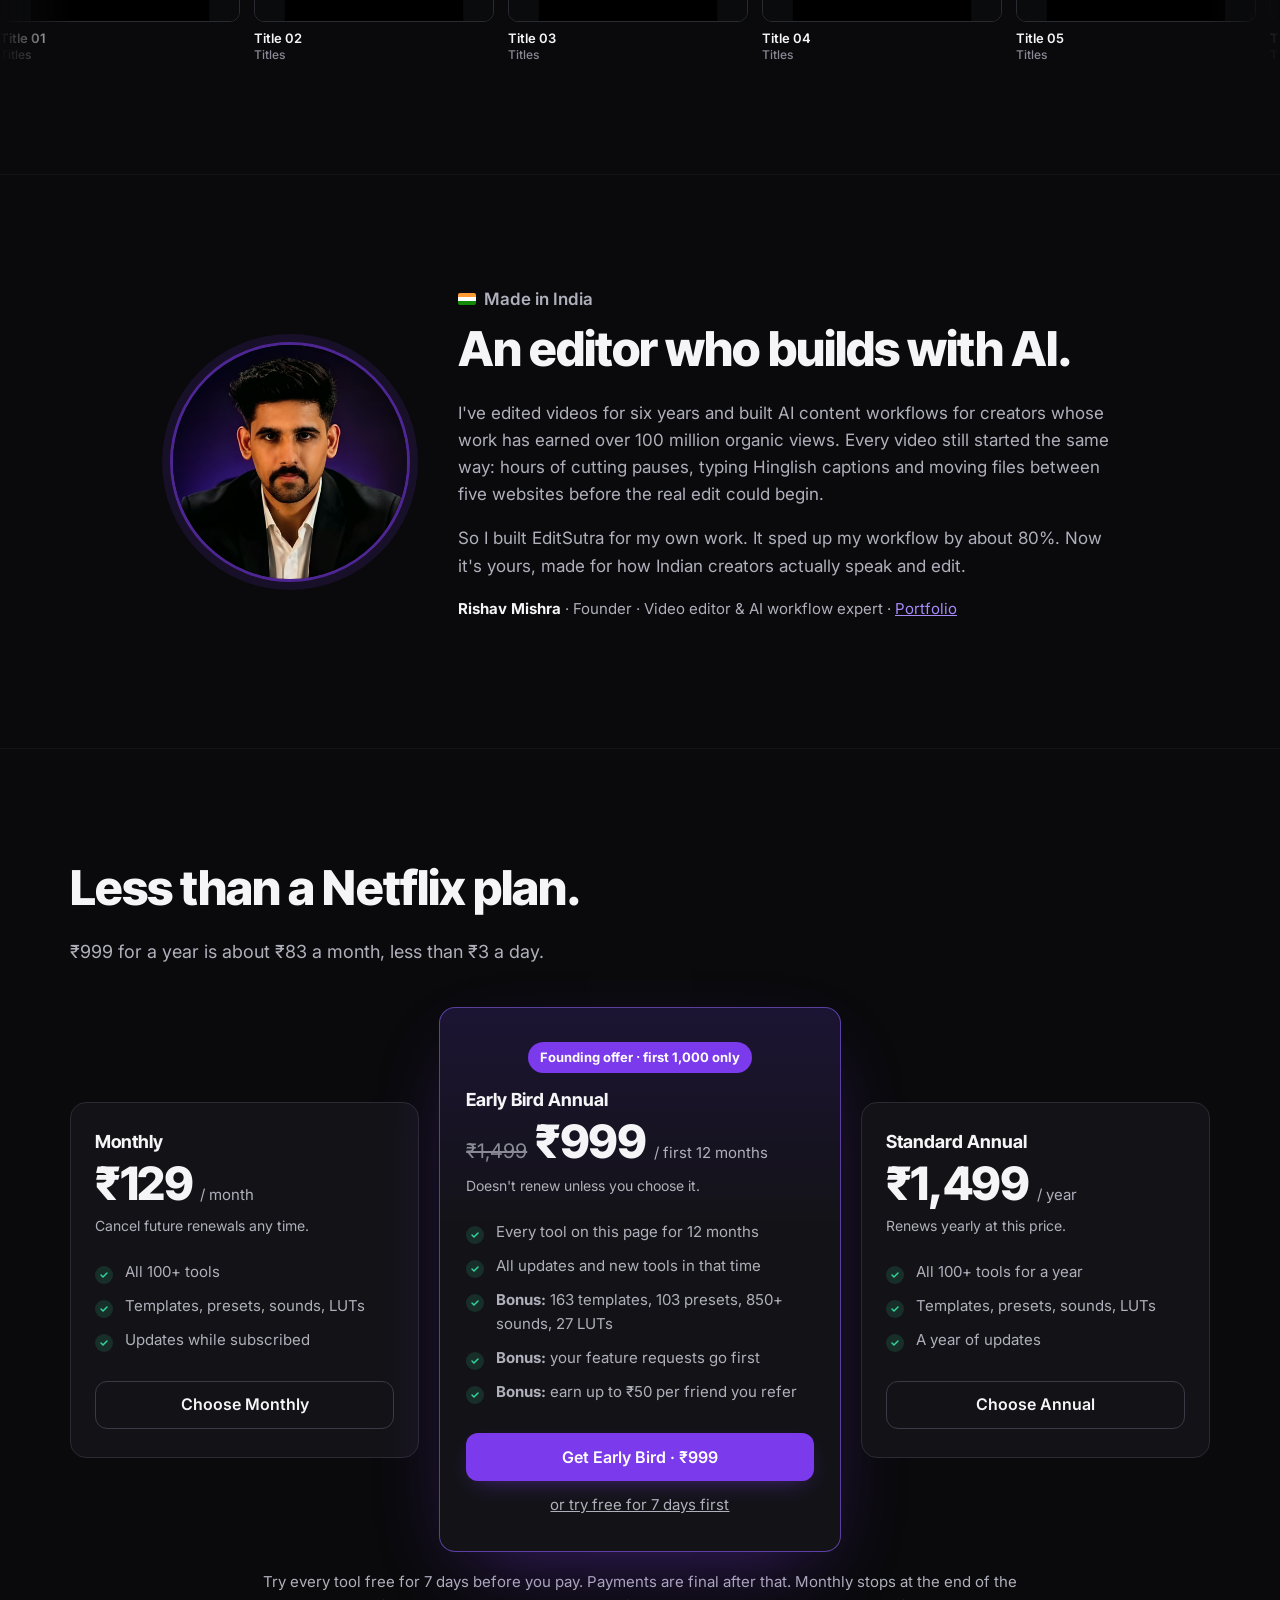
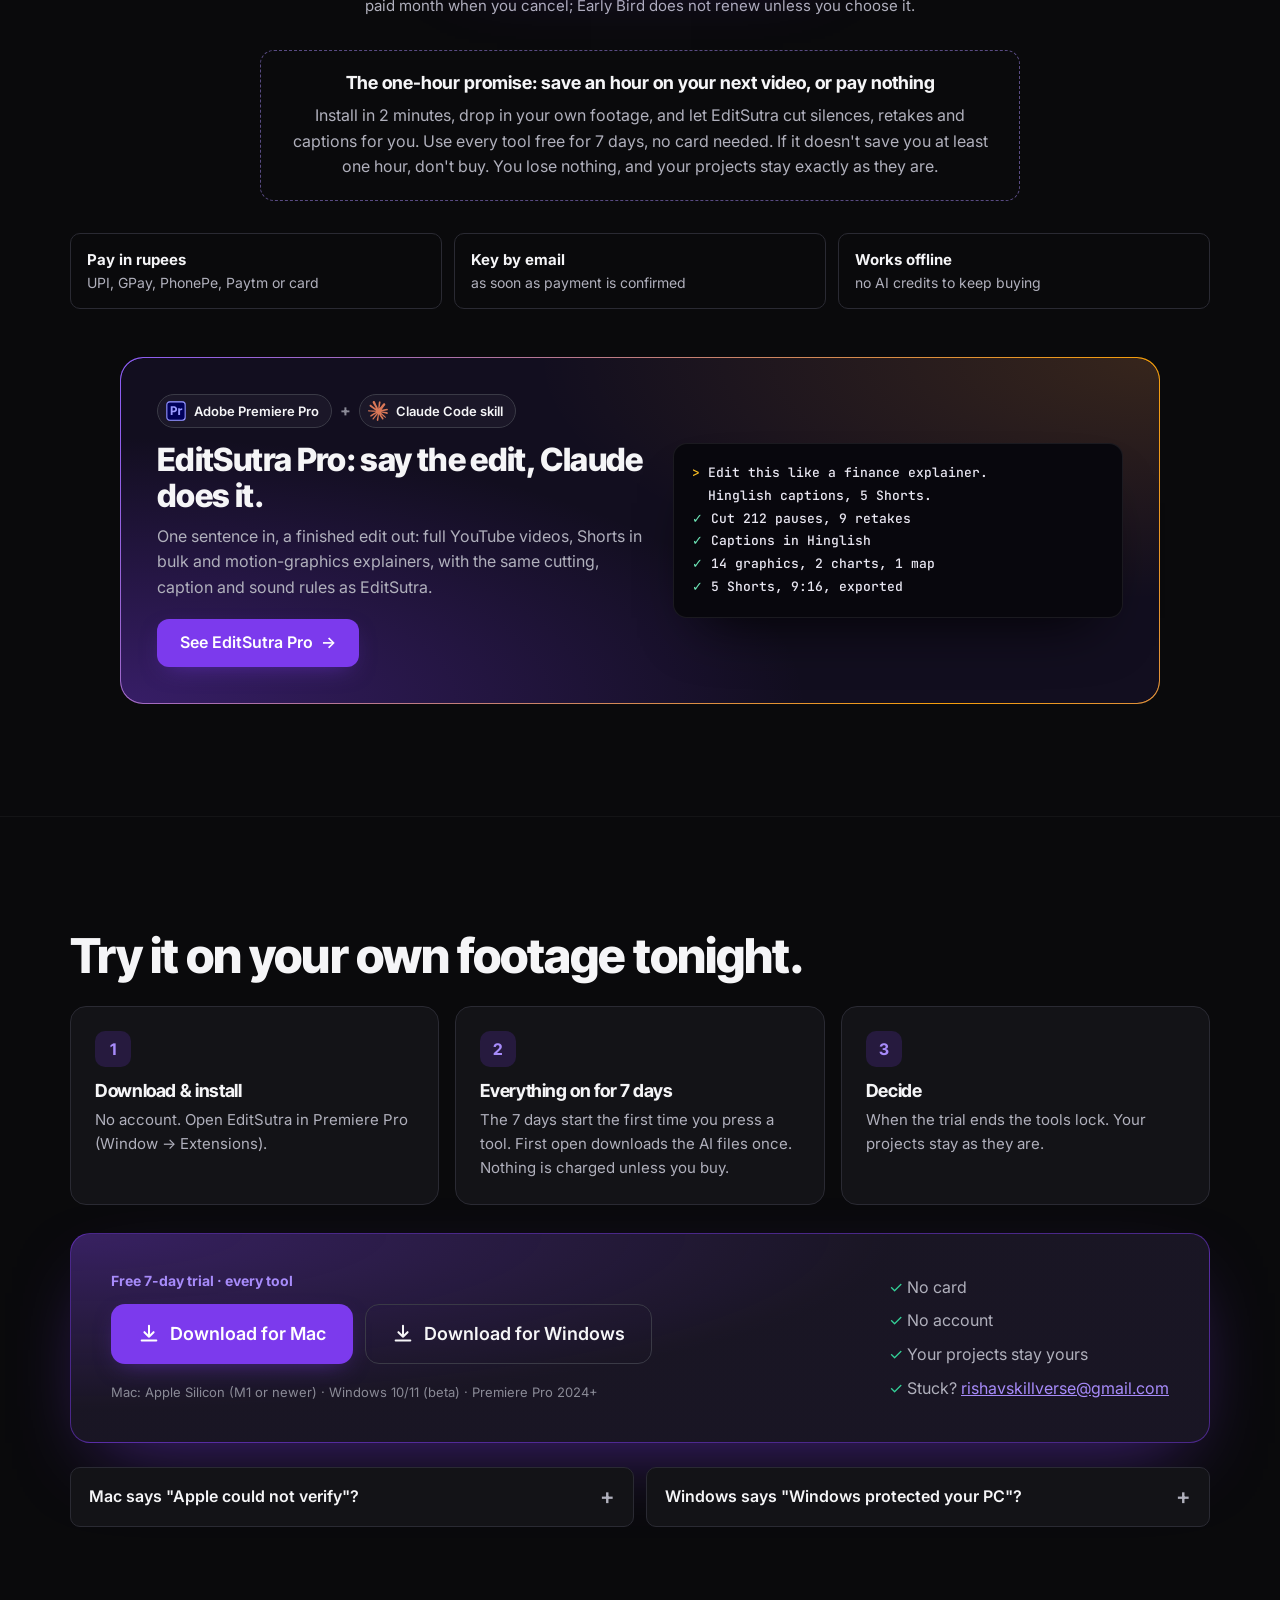
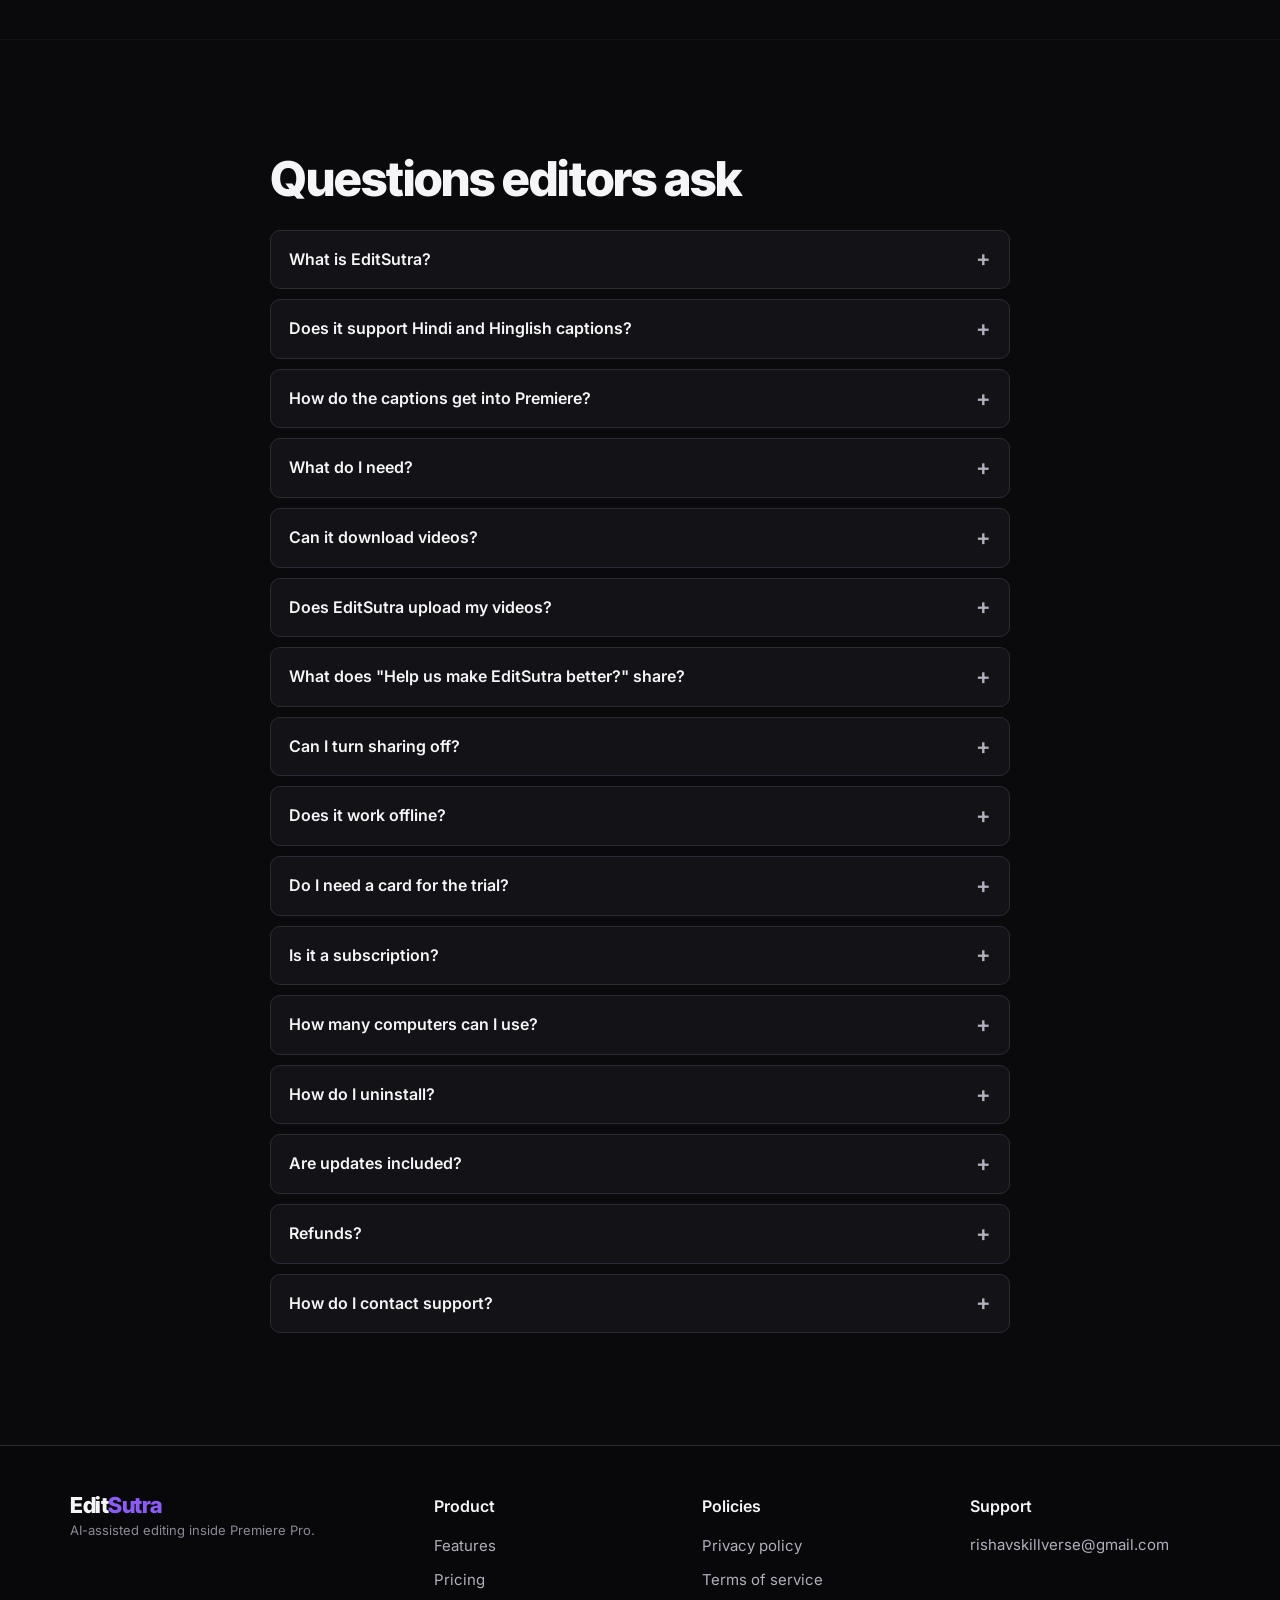
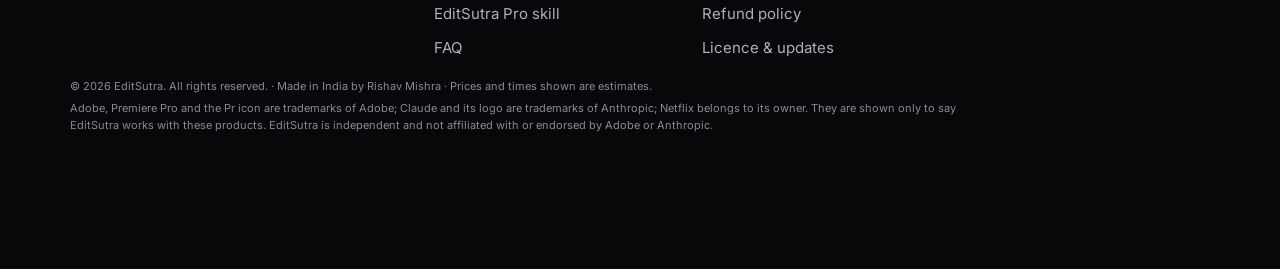
==== commit fd59d48b: "Google Search Console verification tag Co-Authored-By: Claude Opus 5.5 <noreply@anthropic.com>" ====
--- a/index.html
+++ b/index.html
@@ -4,6 +4,7 @@
 <script>if(location.hostname==="rishavm713-create.github.io")location.replace("https://editsutra.github.io/"+location.pathname.replace(/^\/editsutra\/?/,"")+location.search+location.hash)</script>
 <meta charset="utf-8">
 <meta name="viewport" content="width=device-width, initial-scale=1">
+<meta name="google-site-verification" content="pO_dcxt6BaYWh0PldOQx-DHnDTkQOIDpEByTKgugKYw">
 <title>EditSutra: AI Video Editing Plugin for Premiere Pro, Silence Remover and Hinglish Captions</title>
 <meta name="description" content="AI video editing plugin for Adobe Premiere Pro, made in India. Auto silence remover and retake cutter, auto captions in Hindi, Hinglish and English, voice clean-up, Shorts, 160+ templates. Works offline. Free for 7 days.">
 <link rel="canonical" href="https://editsutra.github.io/" id="canonical">
